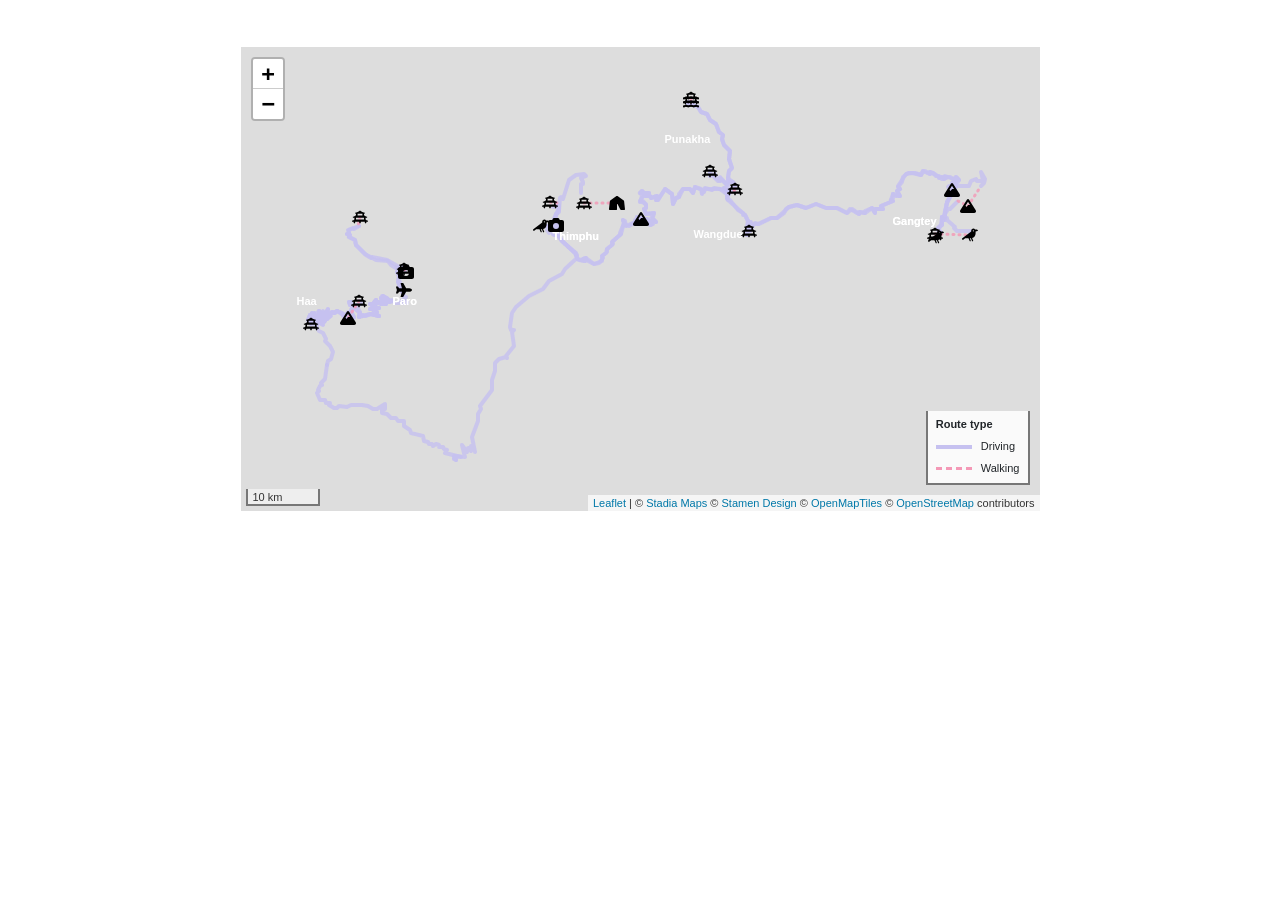
==== docs/index.html @ ec7b601c "Adding index files" ====
<!DOCTYPE html>
<html xmlns="http://www.w3.org/1999/xhtml" lang="en" xml:lang="en"><head>

<meta charset="utf-8">
<meta name="generator" content="quarto-1.6.42">

<meta name="viewport" content="width=device-width, initial-scale=1.0, user-scalable=yes">


<title>Travelling around Bhutan</title>
<style>
code{white-space: pre-wrap;}
span.smallcaps{font-variant: small-caps;}
div.columns{display: flex; gap: min(4vw, 1.5em);}
div.column{flex: auto; overflow-x: auto;}
div.hanging-indent{margin-left: 1.5em; text-indent: -1.5em;}
ul.task-list{list-style: none;}
ul.task-list li input[type="checkbox"] {
  width: 0.8em;
  margin: 0 0.8em 0.2em -1em; /* quarto-specific, see https://github.com/quarto-dev/quarto-cli/issues/4556 */ 
  vertical-align: middle;
}
</style>


<script src="site_libs/quarto-nav/quarto-nav.js"></script>
<script src="site_libs/clipboard/clipboard.min.js"></script>
<script src="site_libs/quarto-search/autocomplete.umd.js"></script>
<script src="site_libs/quarto-search/fuse.min.js"></script>
<script src="site_libs/quarto-search/quarto-search.js"></script>
<meta name="quarto:offset" content="./">
<script src="site_libs/quarto-html/quarto.js"></script>
<script src="site_libs/quarto-html/popper.min.js"></script>
<script src="site_libs/quarto-html/tippy.umd.min.js"></script>
<script src="site_libs/quarto-html/anchor.min.js"></script>
<link href="site_libs/quarto-html/tippy.css" rel="stylesheet">
<link href="site_libs/quarto-html/quarto-syntax-highlighting-2f5df379a58b258e96c21c0638c20c03.css" rel="stylesheet" id="quarto-text-highlighting-styles">
<script src="site_libs/bootstrap/bootstrap.min.js"></script>
<link href="site_libs/bootstrap/bootstrap-icons.css" rel="stylesheet">
<link href="site_libs/bootstrap/bootstrap-d4be639c637f3db3c684c66cefad7e0c.min.css" rel="stylesheet" append-hash="true" id="quarto-bootstrap" data-mode="light">
<script id="quarto-search-options" type="application/json">{
  "location": "sidebar",
  "copy-button": false,
  "collapse-after": 3,
  "panel-placement": "start",
  "type": "textbox",
  "limit": 50,
  "keyboard-shortcut": [
    "f",
    "/",
    "s"
  ],
  "show-item-context": false,
  "language": {
    "search-no-results-text": "No results",
    "search-matching-documents-text": "matching documents",
    "search-copy-link-title": "Copy link to search",
    "search-hide-matches-text": "Hide additional matches",
    "search-more-match-text": "more match in this document",
    "search-more-matches-text": "more matches in this document",
    "search-clear-button-title": "Clear",
    "search-text-placeholder": "",
    "search-detached-cancel-button-title": "Cancel",
    "search-submit-button-title": "Submit",
    "search-label": "Search"
  }
}</script>
<link href="site_libs/htmltools-fill-0.5.8.1/fill.css" rel="stylesheet">

<script src="site_libs/htmlwidgets-1.6.4/htmlwidgets.js"></script>

<script src="site_libs/jquery-3.6.0/jquery-3.6.0.min.js"></script>

<link href="site_libs/leaflet-1.3.1/leaflet.css" rel="stylesheet">

<script src="site_libs/leaflet-1.3.1/leaflet.js"></script>

<link href="site_libs/leafletfix-1.0.0/leafletfix.css" rel="stylesheet">

<script src="site_libs/proj4-2.6.2/proj4.min.js"></script>

<script src="site_libs/Proj4Leaflet-1.0.1/proj4leaflet.js"></script>

<link href="site_libs/rstudio_leaflet-1.3.1/rstudio_leaflet.css" rel="stylesheet">

<script src="site_libs/leaflet-binding-2.2.3.9000/leaflet.js"></script>

<script src="site_libs/leaflet-providers-3.0.0/leaflet-providers.js"></script>

<script src="site_libs/leaflet-providers-plugin-2.2.3.9000/leaflet-providers-plugin.js"></script>



</head>

<body class="fullcontent">

<div id="quarto-search-results"></div>
<!-- content -->
<div id="quarto-content" class="quarto-container page-columns page-rows-contents page-layout-article">
<!-- sidebar -->
<!-- margin-sidebar -->
    
<!-- main -->
<main class="content" id="quarto-document-content"><header id="title-block-header" class="quarto-title-block"></header>




<div class="cell">
<div class="cell-output-display">
<style>.route-legend { padding: 0 !important; }</style>
<div class="leaflet html-widget html-fill-item" id="htmlwidget-9cbc0afada7ec45899e1" style="width:100%;height:464px;"></div>
<script type="application/json" data-for="htmlwidget-9cbc0afada7ec45899e1">{"x":{"options":{"crs":{"crsClass":"L.CRS.EPSG3857","code":null,"proj4def":null,"projectedBounds":null,"options":{}}},"calls":[{"method":"addProviderTiles","args":["Stadia.StamenTerrainBackground",null,null,{"errorTileUrl":"","noWrap":false,"detectRetina":false}]},{"method":"addPolylines","args":[[[[{"lng":[89.42327880859381,89.4230270385742,89.4232864379883,89.4228210449219,89.42185974121089,89.4200439453125,89.41920471191411,89.4184646606445,89.4183349609375,89.4187088012695,89.4183883666992,89.41819000244141,89.41741943359381,89.41729736328119,89.41722106933589,89.416015625,89.4162673950195,89.4161758422852,89.4169082641602,89.4167556762695,89.41717529296881,89.4176864624023,89.4180603027344,89.4184188842773,89.419075012207,89.4196472167969,89.4202041625977,89.4207000732422,89.421257019043,89.42176818847661,89.4217147827148,89.421989440918],"lat":[27.4032287597656,27.4032402038574,27.4019584655762,27.4014892578125,27.4026393890381,27.4042186737061,27.4059791564941,27.4068489074707,27.4078483581543,27.4089889526367,27.4112586975098,27.4120197296143,27.411979675293,27.4126892089844,27.4115695953369,27.4112796783447,27.4104099273682,27.4092197418213,27.4076099395752,27.4069995880127,27.406229019165,27.405969619751,27.4053001403809,27.4040584564209,27.4037590026855,27.4027786254883,27.4022693634033,27.4021091461182,27.3998489379883,27.3993396759033,27.3996887207031,27.3999691009521]}]],[[{"lng":[89.421989440918,89.42176818847661,89.421257019043,89.4207000732422,89.4196472167969,89.419075012207,89.4184188842773,89.4176864624023,89.41709899902339,89.4161758422852,89.41611480712891,89.4148864746094,89.4149475097656,89.4159774780273,89.41603088378911,89.4152755737305,89.4161376953125,89.4153671264648,89.4142379760742,89.4139099121094,89.41408538818359,89.41632080078119,89.416877746582,89.416015625,89.41196441650391,89.41282653808589,89.41436767578119,89.4192581176758,89.4200057983398,89.4199905395508,89.4215393066406,89.4219284057617,89.4216766357422,89.422248840332,89.42279052734381],"lat":[27.3999691009521,27.3993396759033,27.3998489379883,27.4021091461182,27.4027786254883,27.4037590026855,27.4040584564209,27.405969619751,27.4063587188721,27.4092197418213,27.411018371582,27.412769317627,27.413688659668,27.4162883758545,27.4175701141357,27.4183197021484,27.4208488464355,27.4219989776611,27.4225692749023,27.4238395690918,27.4254188537598,27.4268398284912,27.4281787872314,27.42919921875,27.4313488006592,27.4326400756836,27.4315490722656,27.4299201965332,27.4307289123535,27.4313983917236,27.432149887085,27.4316902160645,27.4303398132324,27.4308891296387,27.4296684265137]}]],[[{"lng":[89.4247512817383,89.42360687255859,89.42356872558589,89.4224853515625,89.422248840332,89.4216766357422,89.4219284057617,89.42132568359381,89.4189453125,89.414680480957,89.407829284668,89.4001083374023,89.3879089355469,89.3790664672852,89.37839508056641,89.3705673217773,89.366584777832,89.35755920410161,89.35755920410161,89.3552780151367,89.3502960205078,89.34812927246089,89.348014831543,89.3485870361328,89.3453750610352,89.3471603393555,89.3465881347656,89.3470153808594,89.35052490234381,89.35186767578119,89.3529968261719,89.3550262451172,89.3557968139648,89.3572463989258,89.36077880859381],"lat":[27.4271697998047,27.4291095733643,27.4312191009521,27.4298992156982,27.4308891296387,27.4303398132324,27.4316902160645,27.432149887085,27.4299201965332,27.4314289093018,27.4347400665283,27.4406185150146,27.4420795440674,27.4440288543701,27.4429187774658,27.4466590881348,27.4493885040283,27.4582500457764,27.4608287811279,27.4638290405273,27.4679088592529,27.4684791564941,27.469820022583,27.4701900482178,27.4722194671631,27.4730491638184,27.4761199951172,27.4767894744873,27.4782085418701,27.4774894714355,27.4784393310547,27.4777393341064,27.4787998199463,27.479040145874,27.4815502166748]}]],[[{"lng":[89.3607482910156,89.3550262451172,89.35052490234381,89.3470153808594,89.3471603393555,89.34539794921881,89.3485870361328,89.34812927246089,89.3552780151367,89.35755920410161,89.35772705078119,89.3701248168945,89.385124206543,89.393196105957,89.4010391235352,89.40529632568359,89.41696929931641,89.41408538818359,89.4142379760742,89.4161376953125,89.4148864746094,89.42279052734381,89.4254150390625,89.423828125,89.42453765869141,89.42775726318359,89.42286682128911,89.4279403686523,89.4182662963867,89.42372894287109,89.42031097412109,89.41127014160161,89.4067459106445,89.4032440185547,89.400016784668,89.3939895629883,89.3961181640625,89.3987350463867,89.3995895385742,89.3984680175781,89.3948669433594,89.3940887451172,89.39231109619141,89.39418029785161,89.3933639526367,89.398796081543,89.3957443237305,89.388069152832,89.3856201171875,89.38417816162109,89.380989074707,89.3761291503906,89.37940979003911,89.3842391967773,89.3883590698242,89.3822784423828,89.3782196044922,89.37696838378911,89.3790664672852,89.3821182250977,89.384147644043,89.3836975097656,89.3855285644531,89.3849258422852,89.38885498046881,89.37851715087891,89.3725204467773,89.371467590332,89.3706970214844,89.3618087768555,89.36093902587891,89.362190246582,89.3594589233398,89.3620681762695,89.359245300293,89.3610382080078,89.3619842529297,89.3616485595703,89.3645095825195,89.3618698120117],"lat":[27.4815502166748,27.4777393341064,27.4782085418701,27.4767894744873,27.4730491638184,27.4721584320068,27.4701900482178,27.4684791564941,27.4638290405273,27.4608287811279,27.4580497741699,27.4469089508057,27.4405689239502,27.4403095245361,27.4383983612061,27.4342594146729,27.4283199310303,27.4254188537598,27.4225692749023,27.4208488464355,27.412769317627,27.3960399627686,27.3944301605225,27.393440246582,27.3909301757812,27.3894386291504,27.3899097442627,27.3876399993896,27.3897686004639,27.3873195648193,27.3864994049072,27.3881893157959,27.3907089233398,27.3893890380859,27.3931083679199,27.3959484100342,27.3924999237061,27.3920993804932,27.3901901245117,27.3917999267578,27.3907089233398,27.3927402496338,27.393138885498,27.3908100128174,27.3886890411377,27.3865585327148,27.386079788208,27.3885688781738,27.3878383636475,27.3910484313965,27.3862400054932,27.3862400054932,27.3855590820312,27.3820190429688,27.3814601898193,27.3804092407227,27.3815784454346,27.3803901672363,27.3809394836426,27.3784198760986,27.3784294128418,27.3773593902588,27.3761501312256,27.3735599517822,27.3717498779297,27.3743286132812,27.3730392456055,27.3715190887451,27.3730792999268,27.3707790374756,27.373119354248,27.3763294219971,27.3805084228516,27.378568649292,27.3822498321533,27.3839092254639,27.3831787109375,27.3843593597412,27.3870697021484,27.3905601501465]}]],[[{"lng":[89.34666442871089,89.345588684082,89.3443984985352,89.3420944213867,89.3418502807617,89.33921051025391,89.339225769043,89.3376388549805,89.33542633056641,89.3346710205078,89.33253479003911,89.3323440551758,89.33180999755859,89.32875061035161,89.32891845703119,89.3283386230469,89.32740783691411,89.32606506347661,89.3249053955078,89.32118988037109,89.319938659668,89.3193664550781,89.3192977905273,89.31826019287109,89.3175354003906,89.3165283203125,89.31748962402339,89.3179092407227,89.31861877441411,89.3190383911133,89.3194580078125,89.318244934082,89.31833648681641,89.3176345825195,89.3158264160156,89.3147506713867,89.31639099121089,89.3161087036133,89.3171691894531,89.3183975219727,89.3194885253906,89.3206405639648,89.3216171264648,89.3225173950195,89.32167053222661,89.3208541870117,89.31923675537109,89.3179092407227,89.3165664672852,89.3157958984375,89.31496429443359,89.31483459472661,89.3151779174805,89.3148956298828,89.3124542236328,89.3114471435547,89.31163024902339,89.3113250732422,89.311408996582,89.31068420410161,89.31072998046881,89.31150054931641,89.3128356933594,89.31296539306641,89.3120651245117,89.31288146972661,89.31430816650391,89.3150100708008,89.3147888183594,89.31402587890619,89.3134002685547,89.3145446777344,89.3132400512695,89.31089782714839,89.3103790283203,89.3098449707031,89.3100204467773,89.30938720703119,89.30909729003911,89.3073043823242,89.30604553222661,89.306999206543,89.3062210083008,89.30617523193359,89.3057098388672,89.3061447143555,89.3054656982422,89.3059158325195,89.3058776855469,89.3069152832031,89.3070907592773,89.3067092895508,89.307014465332,89.3064651489258,89.30677795410161,89.30657958984381,89.30812072753911,89.3079299926758,89.30849456787109,89.3085098266602,89.3093566894531,89.3083114624023,89.30886077880859,89.31109619140619,89.3117980957031,89.3110275268555,89.3083801269531,89.30787658691411,89.3073348999023,89.3075866699219,89.30625915527339,89.303337097168,89.3031005859375,89.3034591674805,89.3036346435547,89.3027801513672,89.302490234375,89.3013076782227,89.3005752563477,89.300178527832,89.3003387451172,89.299690246582,89.29921722412109,89.2999267578125,89.2996139526367,89.30088806152339,89.3007049560547,89.30149841308589,89.3013000488281,89.3017196655273,89.3013381958008,89.30149841308589,89.3011856079102,89.30149078369141,89.3009414672852,89.3007888793945,89.2989807128906,89.2987365722656,89.2988967895508,89.298469543457,89.2978210449219,89.296875,89.29819488525391,89.29782867431641,89.298210144043,89.29957580566411,89.2995071411133,89.300651550293,89.3008575439453,89.3020553588867,89.30364990234381,89.303581237793,89.3032302856445,89.301887512207,89.2998962402344,89.29859924316411,89.2980651855469,89.29795837402339,89.29541015625,89.2953796386719,89.2945251464844,89.29432678222661,89.2947998046875,89.2921981811523,89.2918014526367,89.2944412231445,89.29534912109381],"lat":[27.3698596954346,27.3696384429932,27.3703289031982,27.3706188201904,27.3716487884521,27.371509552002,27.3729496002197,27.3748397827148,27.3755989074707,27.376428604126,27.3766288757324,27.3780689239502,27.3784198760986,27.3770885467529,27.3761386871338,27.3757190704346,27.375768661499,27.375358581543,27.3761386871338,27.3747901916504,27.3746490478516,27.3741188049316,27.3730602264404,27.3724498748779,27.3736400604248,27.3743190765381,27.375789642334,27.3774185180664,27.3782691955566,27.3801784515381,27.3806991577148,27.3794498443604,27.3786697387695,27.3784198760986,27.3762683868408,27.3736000061035,27.3728084564209,27.3719100952148,27.3699398040771,27.3700790405273,27.3710994720459,27.3711490631104,27.371789932251,27.3715000152588,27.3715896606445,27.3708686828613,27.3703193664551,27.3686695098877,27.3688888549805,27.3695087432861,27.3696899414062,27.3701801300049,27.3704490661621,27.3717994689941,27.3731594085693,27.375129699707,27.3773384094238,27.3771591186523,27.3761100769043,27.3750801086426,27.3745193481445,27.3728199005127,27.3718299865723,27.3703193664551,27.3691787719727,27.3681697845459,27.3678894042969,27.366849899292,27.3656787872314,27.365348815918,27.3645286560059,27.3663997650146,27.3674201965332,27.3680286407471,27.3689289093018,27.3690986633301,27.3695888519287,27.3702297210693,27.3723392486572,27.3738689422607,27.3756790161133,27.3763084411621,27.3771095275879,27.3778095245361,27.3769187927246,27.3764591217041,27.3758201599121,27.3749198913574,27.3741092681885,27.3729286193848,27.3722190856934,27.3704395294189,27.3694095611572,27.3688087463379,27.3681793212891,27.3677387237549,27.367488861084,27.367208480835,27.3668994903564,27.3663501739502,27.3657989501953,27.3647499084473,27.363109588623,27.3621692657471,27.3614101409912,27.3620185852051,27.3629493713379,27.3642101287842,27.3644199371338,27.3653297424316,27.3665885925293,27.3661499023438,27.36669921875,27.3671092987061,27.3691387176514,27.3705902099609,27.3723087310791,27.3729400634766,27.3737602233887,27.3746089935303,27.3751201629639,27.3755187988281,27.3754196166992,27.3752689361572,27.3744487762451,27.3725090026855,27.3711490631104,27.3692798614502,27.3687686920166,27.3682689666748,27.3677597045898,27.3671283721924,27.3678798675537,27.3682498931885,27.3687400817871,27.3697299957275,27.3708896636963,27.3712692260742,27.3724384307861,27.3735389709473,27.3737201690674,27.3748798370361,27.3724098205566,27.3705787658691,27.3697490692139,27.3688983917236,27.3660697937012,27.3656597137451,27.3649387359619,27.3636493682861,27.3634185791016,27.361759185791,27.3632297515869,27.3633995056152,27.3651885986328,27.3654384613037,27.3661994934082,27.3675785064697,27.3688488006592,27.3709297180176,27.3730487823486,27.3726787567139,27.3705101013184,27.3680992126465,27.3667888641357,27.3639888763428,27.3624401092529]}]],[[{"lng":[89.29534912109381,89.2918014526367,89.2921981811523,89.2947998046875,89.2945251464844,89.29541015625,89.29795837402339,89.29859924316411,89.2998962402344,89.301887512207,89.3032302856445,89.303581237793,89.30364990234381,89.3020553588867,89.300651550293,89.2995071411133,89.29957580566411,89.29782867431641,89.29819488525391,89.296875,89.298469543457,89.2989807128906,89.3007888793945,89.30149841308589,89.30088806152339,89.2996139526367,89.2999267578125,89.29921722412109,89.299690246582,89.3005752563477,89.302490234375,89.3036346435547,89.303337097168,89.30625915527339,89.3075866699219,89.3073348999023,89.3083801269531,89.3117980957031,89.30886077880859,89.3083114624023,89.3093566894531,89.30812072753911,89.30657958984381,89.3070907592773,89.3058776855469,89.3057098388672,89.30617523193359,89.306999206543,89.30604553222661,89.30909729003911,89.3098449707031,89.31089782714839,89.3132400512695,89.3145446777344,89.3134002685547,89.3147888183594,89.3150100708008,89.3120651245117,89.31296539306641,89.31285095214839,89.31150054931641,89.31072998046881,89.3113250732422,89.3114471435547,89.3124542236328,89.3148956298828,89.31496429443359,89.3179092407227,89.31923675537109,89.3225173950195,89.3216171264648,89.3171691894531,89.3161087036133,89.31639099121089,89.3147506713867,89.3158264160156,89.31833648681641,89.318244934082,89.3194580078125,89.3165283203125,89.31826019287109,89.3192977905273,89.319938659668,89.3249053955078,89.32606506347661,89.3283386230469,89.32891845703119,89.32875061035161,89.33180999755859,89.3324279785156,89.3346405029297,89.3376388549805,89.339225769043,89.33921051025391,89.3418502807617,89.34201812744141,89.345588684082,89.34682464599609,89.34775543212891,89.3490447998047,89.35048675537109,89.3467254638672,89.3454666137695,89.3444061279297,89.344367980957,89.344596862793,89.3460311889648,89.34971618652339,89.35194396972661,89.35020446777339,89.3471145629883,89.3468551635742,89.3456573486328,89.3462371826172,89.348014831543,89.3480606079102,89.34893798828119,89.3546142578125,89.3551788330078,89.35450744628911,89.3534851074219,89.35353088378911,89.3506698608398,89.35012054443359,89.3499450683594,89.3540878295898,89.3495559692383,89.3496780395508,89.34764099121089,89.3497848510742,89.3502960205078,89.3516845703125,89.3532180786133,89.35524749755859,89.3580856323242,89.3573455810547,89.3578796386719,89.3569259643555,89.3562088012695,89.35727691650391,89.35740661621089,89.3591766357422,89.35939788818359,89.3616943359375,89.3621368408203,89.36093902587891,89.3618087768555,89.3661651611328,89.36756896972661,89.3706970214844,89.371467590332,89.3725204467773,89.37596130371089,89.37799072265619,89.37851715087891,89.38555908203119,89.3888244628906,89.3849258422852,89.38462829589839,89.3855285644531,89.3836975097656,89.384147644043,89.3821182250977,89.3828506469727,89.3804397583008,89.3790664672852,89.37696838378911,89.3782196044922,89.3804550170898,89.3822784423828,89.3837509155273,89.38592529296881,89.3883590698242,89.3865203857422,89.3854598999023,89.3842391967773,89.38304138183589,89.3817596435547,89.3812255859375,89.37940979003911,89.3761291503906,89.380989074707,89.38417816162109,89.38478851318359,89.3856201171875,89.38771057128911,89.388069152832,89.3897247314453,89.3909072875977,89.3919296264648,89.3934860229492,89.3957443237305,89.398796081543,89.3954391479492,89.3945846557617,89.3933639526367,89.39418029785161,89.39340972900391,89.39357757568359,89.39231109619141,89.3940887451172,89.3939971923828,89.3948669433594,89.3975372314453,89.3983993530273,89.3995895385742,89.3987350463867,89.3961181640625,89.3963088989258,89.3950958251953,89.393684387207,89.3939895629883,89.3969345092773,89.3981475830078,89.400016784668,89.40029144287109,89.4020690917969,89.40248870849609,89.403190612793,89.4032440185547,89.40525817871089,89.4064178466797],"lat":[27.3624401092529,27.3667888641357,27.3680992126465,27.3705101013184,27.3730487823486,27.3688488006592,27.3675785064697,27.3654384613037,27.3651885986328,27.3633995056152,27.3632297515869,27.361759185791,27.3634185791016,27.3636493682861,27.3656597137451,27.3660697937012,27.3688983917236,27.3705787658691,27.3724098205566,27.3748798370361,27.3735389709473,27.3708896636963,27.3697299957275,27.3671283721924,27.3725090026855,27.3744487762451,27.3752689361572,27.3754196166992,27.3755187988281,27.3737602233887,27.3723087310791,27.3691387176514,27.3661499023438,27.3665885925293,27.3653297424316,27.3644199371338,27.3629493713379,27.3614101409912,27.363109588623,27.3647499084473,27.3657989501953,27.367488861084,27.3677387237549,27.3722190856934,27.3741092681885,27.3769187927246,27.3778095245361,27.3763084411621,27.3756790161133,27.3723392486572,27.3690986633301,27.3680286407471,27.3674201965332,27.3663997650146,27.3645286560059,27.3656787872314,27.366849899292,27.3691787719727,27.3703193664551,27.3717384338379,27.3728199005127,27.3745193481445,27.3771591186523,27.375129699707,27.3731594085693,27.3717994689941,27.3696899414062,27.3686695098877,27.3703193664551,27.3715000152588,27.371789932251,27.3699398040771,27.3719100952148,27.3728084564209,27.3736000061035,27.3762683868408,27.3786697387695,27.3794498443604,27.3806991577148,27.3743190765381,27.3724498748779,27.3730602264404,27.3746490478516,27.3761386871338,27.375358581543,27.3757190704346,27.3761386871338,27.3770885467529,27.3784198760986,27.3766994476318,27.3764400482178,27.3748397827148,27.3729496002197,27.371509552002,27.3716487884521,27.3706493377686,27.3696384429932,27.3698291778564,27.36842918396,27.3684101104736,27.3675193786621,27.3710498809814,27.371488571167,27.3732891082764,27.3747997283936,27.3735198974609,27.3720302581787,27.3696098327637,27.3692188262939,27.3700199127197,27.3729190826416,27.374979019165,27.3770999908447,27.376989364624,27.3752784729004,27.3739490509033,27.3728694915771,27.3701591491699,27.3691692352295,27.37135887146,27.3717193603516,27.3727893829346,27.3751983642578,27.3769302368164,27.3793087005615,27.3830490112305,27.3847999572754,27.3880596160889,27.3882694244385,27.3888092041016,27.3863201141357,27.3854999542236,27.3858489990234,27.3850002288818,27.3851490020752,27.3839988708496,27.3833198547363,27.3828296661377,27.3807697296143,27.3805599212646,27.3794784545898,27.3792991638184,27.3780193328857,27.3773784637451,27.3750991821289,27.373119354248,27.3707790374756,27.3724193572998,27.3722095489502,27.3730792999268,27.3715190887451,27.3730392456055,27.3738689422607,27.3736801147461,27.3743286132812,27.3718299865723,27.3717288970947,27.3735599517822,27.3751792907715,27.3761501312256,27.3773593902588,27.3784294128418,27.3784198760986,27.3786087036133,27.3794097900391,27.3809394836426,27.3803901672363,27.3815784454346,27.3816394805908,27.3804092407227,27.3811988830566,27.3807697296143,27.3814601898193,27.3812789916992,27.3822002410889,27.3820190429688,27.3834800720215,27.3838596343994,27.3834400177002,27.3855590820312,27.3862400054932,27.3862400054932,27.3910484313965,27.3884296417236,27.3878383636475,27.3878784179688,27.3885688781738,27.3874588012695,27.3877487182617,27.3869190216064,27.387020111084,27.386079788208,27.3865585327148,27.3871994018555,27.3884296417236,27.3886890411377,27.3908100128174,27.3907299041748,27.3924999237061,27.393138885498,27.3927402496338,27.39137840271,27.3907089233398,27.3910789489746,27.391809463501,27.3901901245117,27.3920993804932,27.3924999237061,27.393138885498,27.3949089050293,27.3956184387207,27.3959484100342,27.3946285247803,27.3931884765625,27.3931083679199,27.3920402526855,27.3909587860107,27.389669418335,27.3900489807129,27.3893890380859,27.3895492553711,27.3906192779541]}]],[[{"lng":[89.4064178466797,89.40525817871089,89.4032440185547,89.403190612793,89.40248870849609,89.4020690917969,89.40029144287109,89.400016784668,89.3981475830078,89.3969345092773,89.3939895629883,89.393684387207,89.3950958251953,89.3963088989258,89.3961181640625,89.3987350463867,89.3995895385742,89.3984680175781,89.3975372314453,89.3948669433594,89.3939971923828,89.3940887451172,89.39231109619141,89.39357757568359,89.39340972900391,89.39418029785161,89.3933639526367,89.3945846557617,89.3953552246094,89.398796081543,89.3957443237305,89.3934860229492,89.3919296264648,89.3909072875977,89.3897247314453,89.388069152832,89.38771057128911,89.3856201171875,89.38478851318359,89.38417816162109,89.380989074707,89.3761291503906,89.37940979003911,89.3812255859375,89.38169097900391,89.38304138183589,89.3842391967773,89.3854598999023,89.3865203857422,89.3883590698242,89.38592529296881,89.3837509155273,89.3822784423828,89.3804550170898,89.3782196044922,89.37696838378911,89.3790664672852,89.3804397583008,89.3828506469727,89.3821182250977,89.384147644043,89.3836975097656,89.3855285644531,89.38462829589839,89.3849258422852,89.388786315918,89.38555908203119,89.37851715087891,89.37799072265619,89.37596130371089,89.3725204467773,89.371467590332,89.3706970214844,89.36756896972661,89.3661651611328,89.3618087768555,89.36093902587891,89.3621368408203,89.3616943359375,89.35939788818359,89.3591766357422,89.35740661621089,89.35727691650391,89.3562088012695,89.3569259643555,89.3578796386719,89.3573455810547,89.3580856323242,89.35524749755859,89.3532180786133,89.3516845703125,89.3502960205078,89.3497848510742,89.34764099121089,89.3496780395508,89.3495559692383,89.3540878295898,89.3499450683594,89.35012054443359,89.3506698608398,89.35353088378911,89.3534851074219,89.35450744628911,89.35520935058589,89.3546142578125,89.34893798828119,89.3480606079102,89.348014831543,89.3462371826172,89.3456573486328,89.3468551635742,89.3471145629883,89.35020446777339,89.35194396972661,89.34971618652339,89.34588623046881,89.344596862793,89.344367980957,89.3441696166992,89.3454666137695,89.3467254638672,89.35048675537109,89.3490447998047,89.34775543212891,89.34682464599609,89.345588684082,89.34201812744141,89.3418502807617,89.33921051025391,89.339225769043,89.3376388549805,89.3346710205078,89.33253479003911,89.33180999755859,89.32875061035161,89.32891845703119,89.3283386230469,89.32606506347661,89.3249053955078,89.319938659668,89.3192977905273,89.31826019287109,89.3165283203125,89.3194580078125,89.318244934082,89.31833648681641,89.3158264160156,89.3147506713867,89.31639099121089,89.3161087036133,89.3171691894531,89.3216171264648,89.3225173950195,89.31923675537109,89.3179092407227,89.31496429443359,89.3148956298828,89.3124542236328,89.3114471435547,89.3113250732422,89.31072998046881,89.31150054931641,89.3128356933594,89.31296539306641,89.3120651245117,89.3150100708008,89.3147888183594,89.3134002685547,89.3145446777344,89.3132400512695,89.31089782714839,89.3098449707031,89.30909729003911,89.30604553222661,89.306999206543,89.30617523193359,89.3057098388672,89.3058776855469,89.3070907592773,89.30657958984381,89.30812072753911,89.3093566894531,89.3083114624023,89.30886077880859,89.311767578125,89.3083801269531,89.3073348999023,89.3075866699219,89.30625915527339,89.303337097168,89.3036346435547,89.302490234375,89.3005752563477,89.3003005981445,89.2993545532227,89.30088806152339,89.3007049560547,89.3017196655273,89.3013381958008,89.3007888793945,89.2989807128906,89.298469543457,89.29681396484381,89.2981643676758,89.29808044433589,89.29970550537109,89.299446105957,89.300651550293,89.3020553588867,89.30364990234381,89.3034744262695,89.3032302856445,89.301887512207,89.2998962402344,89.29859924316411,89.29795837402339,89.29541015625,89.2953796386719,89.2944412231445,89.2947998046875,89.2921981811523,89.291877746582,89.2947692871094,89.30133056640619,89.3022842407227,89.3038864135742,89.3059844970703,89.306526184082,89.3091278076172,89.31174468994141,89.3133544921875,89.3157653808594,89.31451416015619,89.31495666503911,89.3169784545898,89.3185195922852,89.3216171264648,89.32618713378911,89.32595062255859,89.3237991333008,89.3229141235352,89.3216094970703,89.3186340332031,89.3173370361328],"lat":[27.3906192779541,27.3895492553711,27.3893890380859,27.3900489807129,27.389669418335,27.3909587860107,27.3920402526855,27.3931083679199,27.3931884765625,27.3946285247803,27.3959484100342,27.3956184387207,27.3949089050293,27.393138885498,27.3924999237061,27.3920993804932,27.3901901245117,27.3917999267578,27.3910789489746,27.3907089233398,27.39137840271,27.3927402496338,27.393138885498,27.3924999237061,27.3907299041748,27.3908100128174,27.3886890411377,27.3884296417236,27.3872299194336,27.3865585327148,27.386079788208,27.387020111084,27.3869190216064,27.3877487182617,27.3874588012695,27.3885688781738,27.3878784179688,27.3878383636475,27.3884296417236,27.3910484313965,27.3862400054932,27.3862400054932,27.3855590820312,27.3834400177002,27.3838596343994,27.3834800720215,27.3820190429688,27.3822002410889,27.3812789916992,27.3814601898193,27.3807697296143,27.3811988830566,27.3804092407227,27.3816394805908,27.3815784454346,27.3803901672363,27.3809394836426,27.3794097900391,27.3786087036133,27.3784198760986,27.3784294128418,27.3773593902588,27.3761501312256,27.3751792907715,27.3735599517822,27.3717193603516,27.3718299865723,27.3743286132812,27.3736801147461,27.3738689422607,27.3730392456055,27.3715190887451,27.3730792999268,27.3722095489502,27.3724193572998,27.3707790374756,27.373119354248,27.3750991821289,27.3773784637451,27.3780193328857,27.3792991638184,27.3794784545898,27.3805599212646,27.3807697296143,27.3828296661377,27.3833198547363,27.3839988708496,27.3851490020752,27.3850002288818,27.3858489990234,27.3854999542236,27.3863201141357,27.3888092041016,27.3882694244385,27.3880596160889,27.3847999572754,27.3830490112305,27.3793087005615,27.3769302368164,27.3751983642578,27.3727893829346,27.3717193603516,27.37135887146,27.3691787719727,27.3701591491699,27.3728694915771,27.3739490509033,27.3752784729004,27.376989364624,27.3770999908447,27.374979019165,27.3729190826416,27.3700199127197,27.3692188262939,27.3696098327637,27.3721389770508,27.3735198974609,27.3747997283936,27.3741683959961,27.371488571167,27.3710498809814,27.3675193786621,27.3684101104736,27.36842918396,27.3698291778564,27.3696384429932,27.3706493377686,27.3716487884521,27.371509552002,27.3729496002197,27.3748397827148,27.376428604126,27.3766288757324,27.3784198760986,27.3770885467529,27.3761386871338,27.3757190704346,27.375358581543,27.3761386871338,27.3746490478516,27.3730602264404,27.3724498748779,27.3743190765381,27.3806991577148,27.3794498443604,27.3786697387695,27.3762683868408,27.3736000061035,27.3728084564209,27.3719100952148,27.3699398040771,27.371789932251,27.3715000152588,27.3703193664551,27.3686695098877,27.3696899414062,27.3717994689941,27.3731594085693,27.375129699707,27.3771591186523,27.3745193481445,27.3728199005127,27.3718299865723,27.3703193664551,27.3691787719727,27.366849899292,27.3656787872314,27.3645286560059,27.3663997650146,27.3674201965332,27.3680286407471,27.3690986633301,27.3723392486572,27.3756790161133,27.3763084411621,27.3778095245361,27.3769187927246,27.3741092681885,27.3722190856934,27.3677387237549,27.367488861084,27.3657989501953,27.3647499084473,27.363109588623,27.3613891601562,27.3629493713379,27.3644199371338,27.3653297424316,27.3665885925293,27.3661499023438,27.3691387176514,27.3723087310791,27.3737602233887,27.3751983642578,27.3755397796631,27.3725090026855,27.3711490631104,27.3682689666748,27.3671588897705,27.3697299957275,27.3708896636963,27.3735389709473,27.3748683929443,27.3725185394287,27.3699283599854,27.3684997558594,27.3661689758301,27.3656597137451,27.3636493682861,27.3634185791016,27.3617095947266,27.3632297515869,27.3633995056152,27.3651885986328,27.3654384613037,27.3675785064697,27.3688488006592,27.3709297180176,27.3730087280273,27.3705101013184,27.3680992126465,27.3666000366211,27.3638095855713,27.3621101379395,27.3612194061279,27.3579292297363,27.3557891845703,27.3531398773193,27.3511486053467,27.3504600524902,27.3486995697021,27.3439483642578,27.3412189483643,27.3396701812744,27.338098526001,27.3378295898438,27.3346195220947,27.328239440918,27.3269901275635,27.3245296478271,27.3196601867676,27.3179302215576,27.3170299530029,27.3117389678955]}]],[[{"lng":[89.3173370361328,89.31789398193359,89.314567565918,89.3143844604492,89.3097686767578,89.31044006347661,89.30828857421881,89.3048477172852,89.30584716796881,89.3040084838867,89.3052062988281,89.30450439453119,89.30712890625,89.30767822265619,89.3153381347656,89.31675720214839,89.3209915161133,89.3202667236328,89.3245086669922,89.3241500854492,89.325569152832,89.32757568359381,89.3316268920898,89.3320999145508,89.3339080810547,89.3412704467773,89.34461975097661,89.3495559692383,89.3499755859375,89.3525695800781,89.3579788208008,89.3656768798828,89.3691864013672,89.3700790405273,89.3737106323242,89.380729675293,89.38613128662109,89.3898849487305,89.3910446166992,89.3977813720703,89.3970642089844,89.3935241699219,89.39434814453119,89.3933792114258,89.3966979980469,89.39918518066411,89.4010696411133,89.4020080566406,89.4047164916992,89.4121856689453,89.41497802734381,89.4208908081055,89.4234313964844,89.42140960693359,89.4245300292969,89.4226608276367,89.4275207519531,89.4320373535156,89.43247985839839,89.43532562255859,89.43666076660161,89.44052886962891,89.4497909545898,89.4510803222656,89.4498748779297,89.4505081176758,89.45582580566411,89.45790100097661,89.4616012573242,89.4632949829102,89.46775054931641,89.47071838378911,89.471809387207,89.4772262573242,89.4784469604492,89.4798202514648,89.4818572998047,89.4793395996094,89.4900741577148,89.5010070800781,89.4913864135742,89.49464416503911,89.4926681518555,89.4949188232422,89.4924240112305,89.4944152832031,89.492546081543,89.4952850341797],"lat":[27.3117389678955,27.3078994750977,27.3010292053223,27.2946491241455,27.2894802093506,27.2876396179199,27.2867393493652,27.2815284729004,27.2799587249756,27.2775993347168,27.276439666748,27.2750091552734,27.2738590240479,27.2698497772217,27.2692584991455,27.2660598754883,27.2650890350342,27.2631301879883,27.2611789703369,27.2600288391113,27.2606792449951,27.2594795227051,27.2594089508057,27.2611694335938,27.2616996765137,27.2619590759277,27.2607097625732,27.2615795135498,27.263069152832,27.2635593414307,27.2613487243652,27.2626991271973,27.2623691558838,27.2605895996094,27.2620792388916,27.258508682251,27.2583599090576,27.2614688873291,27.2604789733887,27.2640590667725,27.2587299346924,27.2573089599609,27.255199432373,27.2539196014404,27.2539901733398,27.2519588470459,27.2520599365234,27.2486686706543,27.247049331665,27.2470397949219,27.2441692352295,27.2451095581055,27.243278503418,27.2416591644287,27.2398796081543,27.2370986938477,27.233699798584,27.232759475708,27.2290000915527,27.2285099029541,27.2295989990234,27.226749420166,27.2255191802979,27.2241191864014,27.2217693328857,27.2187385559082,27.2184200286865,27.2155799865723,27.2150802612305,27.2130184173584,27.2159900665283,27.214469909668,27.2119483947754,27.2117691040039,27.2090187072754,27.2094688415527,27.2076797485352,27.204029083252,27.2035484313965,27.1996192932129,27.2005500793457,27.1994190216064,27.1990985870361,27.1983489990234,27.1980285644531,27.1976890563965,27.196849822998,27.1957397460938]}]],[[{"lng":[89.4952850341797,89.492546081543,89.49464416503911,89.4913864135742,89.50661468505859,89.5025177001953,89.5099639892578,89.5106506347656,89.51470947265619,89.512809753418,89.5148391723633,89.51552581787109,89.51662445068359,89.51747131347661,89.52125549316411,89.5169143676758,89.5253067016602,89.5248184204102,89.5292053222656,89.52817535400391,89.5312576293945,89.5443572998047,89.5441360473633,89.5486145019531,89.5478057861328,89.55389404296881,89.5630340576172,89.56467437744141,89.5637664794922,89.57444763183589,89.5715789794922,89.5739440917969,89.5701370239258,89.56833648681641,89.5714492797852,89.57701110839839,89.593017578125,89.5944061279297,89.613639831543,89.621696472168,89.640510559082,89.6437301635742,89.66033935546881,89.658576965332,89.64013671875,89.6338348388672,89.6354064941406,89.630989074707,89.6364440917969,89.6284255981445],"lat":[27.1957397460938,27.196849822998,27.1994190216064,27.2005500793457,27.1994190216064,27.2141799926758,27.2054901123047,27.2107486724854,27.2108993530273,27.2090396881104,27.2074394226074,27.2135696411133,27.2090892791748,27.2147789001465,27.2058601379395,27.2242298126221,27.2432289123535,27.2525997161865,27.2578601837158,27.2617301940918,27.2683601379395,27.2814292907715,27.2933101654053,27.3049793243408,27.3139095306396,27.3190593719482,27.3215389251709,27.3201084136963,27.32248878479,27.3350086212158,27.3516788482666,27.3543395996094,27.3547592163086,27.3588390350342,27.3757591247559,27.3827686309814,27.3932285308838,27.3967094421387,27.4041385650635,27.414888381958,27.4235286712646,27.4293384552002,27.4423294067383,27.4482898712158,27.4629497528076,27.4712085723877,27.4804801940918,27.4905891418457,27.5041790008545,27.5048789978027]}]],[[{"lng":[89.63304138183589,89.63344573974609,89.6337585449219,89.634147644043,89.6347351074219,89.633918762207,89.63405609130859,89.6349182128906,89.6351699829102,89.6355667114258,89.6358642578125,89.6359405517578,89.63645935058589,89.63624572753911,89.63658142089839,89.6354904174805,89.6342239379883,89.6335144042969,89.6321640014648,89.63108062744141,89.63121032714839,89.6308212280273,89.63112640380859,89.63092041015619,89.62921142578119,89.628547668457,89.6291885375977,89.62889099121089,89.6308670043945,89.629280090332,89.6282958984375,89.6254577636719,89.623046875,89.6227645874023,89.6223449707031,89.6208190917969,89.6203994750977,89.6211776733398,89.61655426025391,89.6144714355469,89.6138153076172,89.61383056640619,89.61220550537109],"lat":[27.5091285705566,27.5096797943115,27.5090389251709,27.509349822998,27.5092601776123,27.5074787139893,27.5070495605469,27.5067596435547,27.5074195861816,27.5074691772461,27.5073490142822,27.5066394805908,27.5065994262695,27.5048484802246,27.5014686584473,27.4989395141602,27.4989795684814,27.4971389770508,27.495719909668,27.4906787872314,27.4896793365479,27.4905986785889,27.4919490814209,27.4924488067627,27.4898700714111,27.4893798828125,27.4885902404785,27.4874897003174,27.4851589202881,27.4829788208008,27.4806690216064,27.4799900054932,27.4804191589355,27.4799499511719,27.4803199768066,27.4797096252441,27.4806785583496,27.481538772583,27.4815883636475,27.4821491241455,27.4818000793457,27.4813594818115,27.4810199737549]}]],[[{"lng":[89.61220550537109,89.61383056640619,89.6138153076172,89.6143798828125,89.61509704589839,89.6151580810547,89.61655426025391,89.6172256469727,89.61814880371089,89.6212158203125,89.6206741333008,89.6204376220703,89.6206893920898,89.62025451660161,89.62017822265619,89.62054443359381,89.62062072753911,89.619987487793,89.620246887207,89.62139892578119,89.62232971191411,89.62290954589839,89.62330627441411,89.6234970092773,89.62355804443359,89.62330627441411,89.62391662597661,89.623908996582,89.62570953369141,89.62612152099609,89.62778472900391,89.62831878662109,89.62973785400391,89.6300048828125,89.6312713623047,89.6316452026367,89.6325302124023,89.633415222168,89.63425445556641,89.63478088378911,89.6341552734375,89.6339111328125,89.63405609130859,89.6354141235352],"lat":[27.4810199737549,27.4813594818115,27.4818000793457,27.4821395874023,27.4819393157959,27.4818000793457,27.4815883636475,27.4817485809326,27.481559753418,27.4815196990967,27.4812793731689,27.4808788299561,27.4797687530518,27.4793491363525,27.4788990020752,27.4787788391113,27.4785194396973,27.4767990112305,27.4760990142822,27.474458694458,27.4738883972168,27.4732799530029,27.4724884033203,27.4726085662842,27.4732894897461,27.4746685028076,27.4763298034668,27.4776401519775,27.4781494140625,27.4778690338135,27.4781284332275,27.4777488708496,27.4778785705566,27.4784698486328,27.4784889221191,27.4782600402832,27.4783687591553,27.4787998199463,27.4785900115967,27.478630065918,27.4764289855957,27.4714183807373,27.4710693359375,27.4696598052979]}]],[[{"lng":[89.6354141235352,89.6371154785156,89.6356506347656,89.6338348388672,89.63405609130859,89.63465881347661,89.63527679443359,89.6354064941406,89.63475036621089,89.6337585449219,89.63307952880859,89.63283538818359,89.6325302124023,89.6320877075195,89.6319274902344],"lat":[27.4696598052979,27.4679298400879,27.4692497253418,27.4712295532227,27.4764499664307,27.4785900115967,27.4790592193604,27.4804801940918,27.4817485809326,27.4828796386719,27.4827899932861,27.482328414917,27.4824085235596,27.4828395843506,27.4826698303223]}]],[[{"lng":[89.6319274902344,89.63283538818359,89.63380432128911,89.6355743408203,89.6341552734375,89.633918762207,89.6376190185547,89.638427734375,89.63795471191411,89.6387100219727,89.64324951171881,89.6440887451172,89.6448211669922,89.64511871337891,89.64882659912109,89.6519012451172,89.6540451049805,89.6583557128906,89.6602096557617,89.6604766845703,89.6636047363281,89.6662139892578,89.6719970703125,89.67205810546881,89.6689376831055,89.6713104248047,89.672607421875,89.672966003418,89.6847763061523,89.6912307739258,89.6931076049805,89.6945877075195,89.6948776245117,89.6959609985352,89.6960144042969,89.69464111328119,89.69691467285161,89.7007751464844,89.7013397216797,89.7005310058594,89.7018508911133,89.7021865844727,89.7040100097656,89.70407867431641,89.7053146362305,89.705940246582,89.7092590332031,89.7104110717773,89.70851898193359,89.71157073974609,89.7138290405273,89.7136993408203,89.7164993286133,89.7167282104492,89.71779632568359,89.71811676025391,89.71910095214839,89.7195358276367,89.7209167480469,89.7201614379883,89.7211456298828,89.7205505371094,89.7214279174805,89.7212753295898,89.7227478027344,89.72230529785161,89.72401428222661,89.7252960205078,89.7235794067383,89.7243347167969,89.7259063720703,89.7272262573242,89.7280197143555,89.731559753418,89.73455810546881,89.7349395751953,89.7373046875,89.73814392089839,89.7388458251953,89.7405548095703,89.740234375,89.74253845214839,89.7421798706055,89.7436599731445,89.7436447143555,89.744987487793,89.7467575073242,89.7489776611328,89.7500381469727,89.751106262207,89.74900817871089],"lat":[27.4826698303223,27.482328414917,27.48291015625,27.4805889129639,27.4764289855957,27.4713401794434,27.4670486450195,27.4669990539551,27.4658298492432,27.4643993377686,27.4601993560791,27.4600391387939,27.4611797332764,27.4599494934082,27.455379486084,27.4529399871826,27.4523792266846,27.4486293792725,27.4460201263428,27.4419994354248,27.4404697418213,27.4404888153076,27.4386100769043,27.4391593933105,27.4413890838623,27.4407386779785,27.4421195983887,27.4402885437012,27.4353084564209,27.436559677124,27.4388599395752,27.4391899108887,27.4418087005615,27.4424991607666,27.4440784454346,27.4455089569092,27.4452800750732,27.4484100341797,27.4501285552979,27.4507694244385,27.4510192871094,27.4531192779541,27.4538688659668,27.4546985626221,27.4545497894287,27.4559993743896,27.4582386016846,27.4601402282715,27.4624900817871,27.462869644165,27.465259552002,27.4662895202637,27.4671401977539,27.4682388305664,27.4676399230957,27.4690093994141,27.4690494537354,27.4710884094238,27.4714698791504,27.4729690551758,27.4732093811035,27.4745388031006,27.4750995635986,27.476469039917,27.4777889251709,27.4790496826172,27.4802093505859,27.4851684570312,27.4882888793945,27.4885292053223,27.4877891540527,27.4881687164307,27.4821701049805,27.4820785522461,27.4829788208008,27.4843692779541,27.4849586486816,27.4858894348145,27.4855995178223,27.4862098693848,27.4888000488281,27.4893093109131,27.4906902313232,27.4906387329102,27.4924392700195,27.4920787811279,27.4902591705322,27.4900798797607,27.4907398223877,27.4903793334961,27.4900798797607]}]],[[{"lng":[89.74900817871089,89.7499465942383,89.7510299682617,89.7529296875,89.7529754638672,89.7568054199219,89.75587463378911,89.7604446411133,89.7611083984375,89.7592086791992,89.7602844238281,89.75937652587891,89.7606658935547,89.760856628418,89.7617645263672,89.76214599609381,89.76300048828119,89.7641983032227,89.7640686035156,89.7651290893555,89.7657775878906,89.7668991088867,89.76686859130859,89.7681503295898,89.769645690918,89.7683486938477,89.7675399780273,89.768310546875,89.76645660400391,89.76564788818359,89.764045715332,89.7632675170898,89.76210784912109,89.76332855224609,89.7654647827148,89.76690673828119,89.7655410766602,89.76108551025391,89.7571105957031,89.75537109375,89.75429534912109,89.7548294067383,89.75341796875,89.7536544799805,89.75230407714839,89.75457763671881,89.75550842285161,89.75390625,89.75489807128911,89.7551956176758,89.7527160644531,89.7516555786133,89.75042724609381,89.7494277954102,89.747917175293,89.7470779418945,89.7500686645508,89.75217437744141,89.7525253295898,89.7512664794922,89.7512283325195,89.7504043579102,89.7483444213867,89.74749755859381,89.74758148193359,89.7481307983398,89.7502746582031,89.7513961791992,89.7521896362305,89.7530059814453,89.75445556640619,89.7565155029297,89.7595672607422,89.7593612670898,89.7558898925781,89.7615203857422,89.76247406005859,89.764274597168,89.76580810546881,89.7700653076172,89.7710876464844,89.77069091796881,89.7690048217773,89.7716979980469,89.77215576171881,89.77317047119141,89.77330017089839,89.7775497436523,89.77756500244141,89.77845764160161,89.7791213989258,89.7805709838867,89.7808380126953,89.7814407348633,89.788330078125,89.7888641357422,89.791374206543,89.7905960083008,89.7914352416992,89.7924041748047,89.7919464111328,89.7931365966797,89.7922668457031,89.7912673950195,89.792724609375,89.79222106933589,89.7933654785156,89.7947158813477,89.7965850830078,89.7969589233398,89.80120849609381,89.80141448974609,89.80259704589839,89.8026657104492,89.80397796630859,89.80588531494141,89.8076858520508,89.8082656860352,89.80950927734381,89.81435394287109,89.81610107421881,89.817497253418,89.81988525390619,89.8217468261719,89.8219909667969,89.8234939575195,89.82553863525391,89.8266143798828,89.8290939331055,89.831169128418,89.8318710327148,89.8330612182617,89.8319778442383,89.83249664306641,89.8346710205078,89.83542633056641,89.83607482910161,89.837158203125,89.8408660888672,89.8442764282227,89.84617614746089,89.84844970703119,89.8542861938477,89.8575439453125,89.85805511474609,89.8628387451172,89.864387512207,89.86550140380859,89.8673400878906,89.8662414550781,89.8669509887695,89.86606597900391,89.8668670654297,89.86651611328119,89.8674774169922,89.8669815063477,89.868537902832,89.8665313720703,89.8698654174805,89.8649978637695,89.8673095703125,89.86962890625,89.8726043701172,89.87355804443359,89.8748092651367,89.87586975097661],"lat":[27.4900798797607,27.4907283782959,27.4905300140381,27.4884700775146,27.4871501922607,27.4894485473633,27.4875297546387,27.487548828125,27.4866790771484,27.4860801696777,27.4845294952393,27.4837589263916,27.4835186004639,27.4828987121582,27.4831485748291,27.4824390411377,27.4839096069336,27.4836502075195,27.4847087860107,27.4842491149902,27.4873790740967,27.4872989654541,27.4865684509277,27.4857997894287,27.4867191314697,27.4861488342285,27.4869194030762,27.4885196685791,27.4882202148438,27.489429473877,27.4872093200684,27.4896087646484,27.4901695251465,27.4928684234619,27.49462890625,27.4973888397217,27.497730255127,27.4962902069092,27.4972190856934,27.4964199066162,27.4981994628906,27.500638961792,27.500768661499,27.501708984375,27.5021591186523,27.5025787353516,27.5036392211914,27.5050792694092,27.5064697265625,27.508659362793,27.5096302032471,27.5114784240723,27.5122585296631,27.5122985839844,27.5111598968506,27.5117092132568,27.5176391601562,27.5183601379395,27.5191097259521,27.5191192626953,27.5213489532471,27.5223693847656,27.5209484100342,27.5214786529541,27.5230598449707,27.5216693878174,27.5239391326904,27.522819519043,27.5231399536133,27.52121925354,27.5231990814209,27.5213794708252,27.5213489532471,27.519889831543,27.5174083709717,27.5175685882568,27.5155487060547,27.5160083770752,27.5172290802002,27.5179195404053,27.5153999328613,27.5145092010498,27.5136890411377,27.5134296417236,27.5145587921143,27.5143985748291,27.5170192718506,27.5196990966797,27.5222702026367,27.5223999023438,27.5243988037109,27.5251789093018,27.526439666748,27.5266399383545,27.5222492218018,27.5205783843994,27.5205097198486,27.5189990997314,27.5174884796143,27.5173187255859,27.5148296356201,27.5141696929932,27.5126800537109,27.5126686096191,27.5103397369385,27.5079193115234,27.5088195800781,27.5119686126709,27.5124797821045,27.5153884887695,27.5171394348145,27.5209484100342,27.5224094390869,27.5235195159912,27.5254402160645,27.5262393951416,27.5262489318848,27.525218963623,27.5264587402344,27.5256786346436,27.5268497467041,27.5264701843262,27.5217094421387,27.5236892700195,27.5259189605713,27.5285396575928,27.5282192230225,27.5272598266602,27.5264987945557,27.5270500183105,27.5250988006592,27.5241584777832,27.5211200714111,27.5200386047363,27.5234394073486,27.5234699249268,27.5267391204834,27.5282402038574,27.526819229126,27.5271587371826,27.5259094238281,27.5279598236084,27.5263900756836,27.5268287658691,27.5259094238281,27.5249900817871,27.5226001739502,27.5225086212158,27.5204696655273,27.5182495117188,27.5169887542725,27.5157985687256,27.514669418335,27.5159893035889,27.5171489715576,27.5184192657471,27.520170211792,27.522388458252,27.5203495025635,27.5262088775635,27.5242500305176,27.5233497619629,27.5240993499756,27.5228500366211,27.5230693817139,27.5242099761963]}]],[[{"lng":[89.87586975097661,89.87355804443359,89.87266540527339,89.86962890625,89.86314392089839,89.8666687011719,89.86956787109381,89.8733367919922,89.8771057128906,89.8754348754883,89.87155914306641,89.8678894042969,89.8675079345703,89.8694152832031,89.8725051879883,89.8734512329102,89.8696975708008,89.8708114624023,89.8665466308594,89.8619842529297,89.8596649169922,89.86061859130859,89.8551940917969,89.85113525390619,89.84320068359381,89.8393478393555,89.8314971923828,89.8265075683594,89.8215713500977,89.816535949707,89.81467437744141,89.8138961791992,89.8141784667969,89.81578063964839,89.81719970703119],"lat":[27.5242099761963,27.5228500366211,27.5240898132324,27.5233497619629,27.5274085998535,27.5253200531006,27.525089263916,27.5290794372559,27.5305194854736,27.5347900390625,27.5362491607666,27.5397987365723,27.5449886322021,27.5480194091797,27.5496597290039,27.5521793365479,27.5626087188721,27.5733985900879,27.5775699615479,27.5798587799072,27.5868701934814,27.5919399261475,27.5953884124756,27.6052494049072,27.6102390289307,27.617919921875,27.6202697753906,27.6259384155273,27.6289596557617,27.6297302246094,27.6312484741211,27.6303100585938,27.6321601867676,27.6309299468994,27.6321201324463]}]],[[{"lng":[89.81719970703119,89.81578063964839,89.8141784667969,89.8138961791992,89.81467437744141,89.816535949707,89.8215713500977,89.8265075683594,89.8314971923828,89.8393478393555,89.84320068359381,89.85113525390619,89.8551940917969,89.86061859130859,89.8596649169922,89.8619842529297,89.8665466308594,89.8709411621094,89.8696975708008,89.8734512329102,89.8725051879883,89.86936950683589,89.86757659912109,89.8678894042969,89.8732376098633,89.86960601806641,89.868537902832,89.8688583374023,89.8661193847656,89.8683166503906,89.8660049438477,89.8661804199219,89.86215972900391,89.86191558837891,89.85699462890619,89.85755920410161,89.8557662963867,89.8568649291992,89.85467529296881,89.85316467285161,89.8542556762695,89.8535690307617,89.8492965698242,89.8507080078125,89.8497009277344,89.84828948974609,89.84926605224609,89.8440475463867,89.84547424316411,89.8420104980469,89.84365081787109],"lat":[27.6321201324463,27.6309299468994,27.6321601867676,27.6303100585938,27.6312484741211,27.6297302246094,27.6289596557617,27.6259384155273,27.6202697753906,27.617919921875,27.6102390289307,27.6052494049072,27.5953884124756,27.5919399261475,27.5868701934814,27.5798587799072,27.5775699615479,27.5729999542236,27.5626087188721,27.5521793365479,27.5496597290039,27.5479583740234,27.5433101654053,27.5397987365723,27.5352191925049,27.5351085662842,27.5371799468994,27.5357189178467,27.5353984832764,27.5315189361572,27.5327091217041,27.5309391021729,27.5340099334717,27.5376091003418,27.5400295257568,27.5413398742676,27.5400695800781,27.5365295410156,27.5361785888672,27.5368995666504,27.5375690460205,27.5392398834229,27.5409088134766,27.5417194366455,27.5448589324951,27.5453701019287,27.543529510498,27.5417995452881,27.5436687469482,27.5455493927002,27.5479984283447]}]],[[{"lng":[89.84365081787109,89.8420104980469,89.84458923339839,89.84547424316411,89.843994140625,89.84755706787109,89.84926605224609,89.84828948974609,89.84913635253911,89.8497009277344,89.850830078125,89.8507080078125,89.8492965698242,89.8535690307617,89.8542556762695,89.85389709472661,89.85316467285161,89.85467529296881,89.8568649291992,89.8557662963867,89.8570556640625,89.8564910888672,89.85755920410161,89.85699462890619,89.85792541503911,89.8600387573242,89.86004638671881,89.86191558837891,89.86215972900391,89.863883972168,89.8661804199219,89.8659744262695,89.8683166503906,89.8666687011719,89.8669967651367,89.8661193847656,89.86745452880859,89.8688583374023,89.8685684204102,89.8698348999023,89.86960601806641,89.87184143066411,89.8732376098633,89.87156677246089,89.87217712402339,89.8755187988281,89.8762588500977,89.87709045410161,89.87571716308589,89.8733367919922,89.8696746826172,89.8666687011719,89.8644943237305,89.86314392089839,89.86529541015619,89.8655700683594,89.86643981933589,89.8698654174805,89.8665313720703,89.868537902832,89.8669815063477,89.8674697875977,89.86651611328119,89.86756896972661,89.8706893920898,89.8733673095703,89.87474060058589,89.8751907348633,89.8764114379883,89.8762588500977,89.87831878662109,89.88006591796881,89.882438659668,89.8823547363281,89.8866806030273,89.8885955810547,89.8893508911133,89.8920364379883,89.8934783935547,89.89527893066411,89.89495849609381,89.8940048217773,89.89418029785161,89.8958740234375,89.89442443847661,89.8947296142578,89.8943405151367,89.8938903808594,89.89402008056641,89.8928985595703,89.89405822753911,89.89295959472661],"lat":[27.5479984283447,27.5455493927002,27.5446796417236,27.5436687469482,27.5418395996094,27.5436096191406,27.543529510498,27.5453701019287,27.5445594787598,27.5448589324951,27.5435695648193,27.5417194366455,27.5409088134766,27.5392398834229,27.5375690460205,27.5368385314941,27.5368995666504,27.5361785888672,27.5365295410156,27.5400695800781,27.5409297943115,27.5414600372314,27.5413398742676,27.5400295257568,27.5390090942383,27.5384292602539,27.5392684936523,27.5376091003418,27.5340099334717,27.5335884094238,27.5309391021729,27.5326995849609,27.5315189361572,27.5338802337646,27.5350494384766,27.5353984832764,27.5359992980957,27.5357189178467,27.5371894836426,27.5363502502441,27.5351085662842,27.5355892181396,27.5352191925049,27.5361785888672,27.536319732666,27.5346984863281,27.5310592651367,27.5304794311523,27.5293197631836,27.5290794372559,27.5251483917236,27.5253200531006,27.5270690917969,27.5274085998535,27.526008605957,27.5250091552734,27.5247497558594,27.5203495025635,27.522388458252,27.520170211792,27.5184192657471,27.517068862915,27.5159893035889,27.5136890411377,27.5126094818115,27.5101585388184,27.509880065918,27.5076885223389,27.506778717041,27.5056495666504,27.5065383911133,27.5033397674561,27.501049041748,27.5003795623779,27.4988498687744,27.4972400665283,27.4951190948486,27.4946193695068,27.4924697875977,27.4880485534668,27.4870300292969,27.4865589141846,27.4833297729492,27.4796600341797,27.4774398803711,27.4722900390625,27.4715595245361,27.4748001098633,27.4730587005615,27.4719886779785,27.4705791473389,27.4714393615723]}]],[[{"lng":[89.89295959472661,89.89292907714839,89.8937072753906,89.8939666748047,89.8938751220703,89.89405822753911,89.89410400390619,89.89321136474609,89.8929061889648,89.8930206298828,89.89344787597661,89.89402008056641,89.8935241699219,89.8938903808594,89.8937072753906,89.8942489624023,89.89438629150391,89.89410400390619,89.8943405151367,89.89450836181641,89.8947296142578,89.8948211669922,89.8943786621094,89.89573669433589,89.8958053588867,89.8964004516602,89.8973083496094,89.8977813720703,89.8978576660156,89.8973388671875,89.8971862792969,89.8984298706055,89.89914703369141,89.8981094360352,89.8980178833008,89.8987274169922,89.8992385864258,89.89927673339839,89.8991165161133,89.89878845214839,89.8984375,89.8993301391602,89.89968109130859,89.8997497558594,89.8982849121094],"lat":[27.4714393615723,27.4715690612793,27.4710388183594,27.470739364624,27.4705085754395,27.4705791473389,27.4708499908447,27.471809387207,27.4718894958496,27.4720993041992,27.4722785949707,27.4730587005615,27.4743995666504,27.4748001098633,27.4742488861084,27.4733085632324,27.4723701477051,27.471960067749,27.4715595245361,27.4722099304199,27.4722900390625,27.4731388092041,27.4744396209717,27.4746799468994,27.4752502441406,27.4767684936523,27.4782886505127,27.4796485900879,27.4803600311279,27.4818687438965,27.4829387664795,27.4851493835449,27.4860000610352,27.4838790893555,27.4818801879883,27.4796199798584,27.4794502258301,27.4793090820312,27.479040145874,27.4789199829102,27.4775390625,27.4771690368652,27.4779586791992,27.4773502349854,27.47580909729]}]],[[{"lng":[89.8982849121094,89.8997344970703,89.8984375,89.89882659912109,89.9040908813477,89.9060974121094,89.91017913818359,89.92714691162109,89.93495941162109,89.9400177001953,89.9408645629883,89.9452362060547,89.9484939575195,89.952507019043,89.9623260498047,89.9654083251953,89.96824645996089,89.97532653808589,89.98056793212891,89.98423004150391,89.9896697998047,90.0028076171875,90.0104064941406,90.0097961425781,90.012451171875,90.0131454467773,90.0184783935547,90.02231597900391,90.0221710205078,90.0250244140625,90.030517578125,90.03123474121089,90.03273010253911,90.036247253418,90.03830718994141,90.03884124755859,90.04428863525391,90.0453796386719,90.0482864379883,90.0479049682617,90.0498886108398,90.05580902099609,90.0569686889648,90.06642150878911,90.0674591064453,90.0693893432617,90.07029724121089,90.07484436035161,90.08123779296881,90.0784072875977,90.08457946777339,90.08432769775391,90.08737945556641,90.0943069458008,90.09217834472661,90.0927200317383,90.0953903198242,90.09535980224609,90.0993347167969,90.1044082641602,90.1001739501953,90.1047058105469,90.1022262573242,90.1046600341797,90.1067581176758,90.1079177856445,90.1120910644531,90.11553955078119,90.1213684082031,90.1241912841797,90.125,90.1337814331055,90.13571929931641,90.13917541503911,90.144905090332,90.14622497558589,90.1459579467773,90.150634765625,90.15036773681641,90.15191650390619,90.1538543701172,90.1540603637695,90.1577453613281,90.1580352783203,90.1592559814453,90.1617889404297,90.16221618652339,90.164436340332,90.1645812988281,90.1671981811523,90.1643600463867,90.1650009155273,90.1731414794922,90.1768493652344,90.1776580810547,90.17990875244141,90.18309020996089,90.1815643310547,90.18560791015619,90.1846084594727,90.1848602294922,90.1829071044922,90.18357849121089,90.1812362670898,90.18125152587891,90.1788711547852,90.1778106689453,90.1759414672852,90.1760711669922,90.17405700683589,90.1726760864258,90.17100524902339,90.17515563964839,90.17686462402339,90.1781845092773,90.1801300048828,90.1818161010742,90.18056488037109,90.1789474487305,90.178581237793,90.1750183105469],"lat":[27.47580909729,27.4771995544434,27.4775390625,27.4789886474609,27.4842491149902,27.4849700927734,27.4840888977051,27.4906101226807,27.4906787872314,27.494348526001,27.4963283538818,27.4973297119141,27.501579284668,27.5041999816895,27.5064792633057,27.505350112915,27.5061893463135,27.5036201477051,27.5058498382568,27.5054092407227,27.5080585479736,27.5028095245361,27.5051193237305,27.5036792755127,27.5034484863281,27.5022087097168,27.5029888153076,27.5012683868408,27.5001392364502,27.5006999969482,27.4985885620117,27.4972400665283,27.5002593994141,27.5020084381104,27.5010089874268,27.5017185211182,27.4977188110352,27.4986896514893,27.4964790344238,27.498218536377,27.4990997314453,27.4971485137939,27.4991683959961,27.5036888122559,27.4995784759521,27.4979000091553,27.5021190643311,27.5039501190186,27.5025997161865,27.5054588317871,27.5068092346191,27.5079593658447,27.5105285644531,27.511739730835,27.5137195587158,27.5151786804199,27.5159587860107,27.5207786560059,27.5183792114258,27.5183391571045,27.5245800018311,27.5264701843262,27.5295600891113,27.5340785980225,27.5352191925049,27.5409297943115,27.5445995330811,27.5456886291504,27.5462799072266,27.5446186065674,27.5454196929932,27.5439987182617,27.5478591918945,27.5480499267578,27.5442695617676,27.5443992614746,27.5468692779541,27.5449085235596,27.546199798584,27.5436687469482,27.5439186096191,27.5422496795654,27.5426292419434,27.5397701263428,27.5409393310547,27.5392990112305,27.5406684875488,27.5387802124023,27.5399398803711,27.5397891998291,27.5415191650391,27.5423698425293,27.5413398742676,27.5382785797119,27.5399494171143,27.5387897491455,27.5397491455078,27.5416698455811,27.5377788543701,27.5378284454346,27.5366096496582,27.5371894836426,27.5354499816895,27.5358791351318,27.5327491760254,27.5343284606934,27.5332183837891,27.5335884094238,27.5304985046387,27.5314693450928,27.5295085906982,27.5296001434326,27.5299091339111,27.528959274292,27.5301685333252,27.528980255127,27.5298194885254,27.5280284881592,27.5288600921631,27.5272388458252,27.5260391235352]}]],[[{"lng":[90.1750183105469,90.17401123046881,90.17392730712891,90.17254638671881,90.17392730712891,90.1748580932617,90.1721267700195,90.1730041503906,90.1722793579102,90.1690673828125,90.16831970214839,90.1689453125,90.1678085327148,90.1686706542969,90.16713714599609,90.167724609375,90.16709136962891,90.16619873046881,90.1644287109375,90.1653594970703,90.1661911010742,90.16497802734381,90.1621170043945,90.163215637207,90.161979675293,90.1622695922852,90.1600875854492,90.1599807739258,90.1570205688477,90.15757751464839,90.1565704345703,90.15781402587891],"lat":[27.5260391235352,27.5260200500488,27.5253601074219,27.5247001647949,27.523078918457,27.5194187164307,27.5165786743164,27.5161895751953,27.5137386322021,27.5110893249512,27.5095996856689,27.5081691741943,27.505989074707,27.5048999786377,27.5030689239502,27.5014896392822,27.5012092590332,27.4976596832275,27.494779586792,27.4902000427246,27.4902496337891,27.4892902374268,27.4925689697266,27.4893684387207,27.4861888885498,27.48291015625,27.4831485748291,27.4819889068604,27.4793586730957,27.4785385131836,27.4778900146484,27.4760799407959]}]],[[{"lng":[90.2008361816406,90.2021408081055,90.2011642456055,90.20029449462891,90.20005798339839,90.19725036621089,90.1970901489258,90.194694519043,90.1930694580078,90.1907196044922,90.1892013549805,90.18747711181641,90.18637847900391,90.1836853027344,90.18316650390619,90.1822052001953,90.1819305419922,90.1809158325195,90.17918395996089,90.1794052124023,90.1789093017578,90.17930603027339,90.1787109375,90.178466796875,90.1786651611328,90.174430847168,90.1723556518555,90.169677734375,90.1694793701172,90.1687469482422,90.1693115234375,90.1687545776367,90.1686477661133,90.16701507568359,90.1660461425781,90.16550445556641,90.1648483276367,90.16407775878911,90.16358947753911,90.16363525390619,90.1632995605469,90.16253662109381,90.16208648681641,90.16212463378911,90.163215637207,90.1625442504883,90.161979675293,90.161865234375,90.1622695922852,90.1615371704102,90.1612167358398,90.1600875854492,90.1599807739258,90.1570205688477,90.1569366455078,90.15757751464839,90.15728759765619,90.1571578979492,90.1565704345703,90.157096862793,90.1587448120117,90.1602401733398],"lat":[27.4706287384033,27.4737586975098,27.4749183654785,27.4747695922852,27.4754791259766,27.4753494262695,27.4757099151611,27.4752883911133,27.4761695861816,27.4763889312744,27.475679397583,27.4771499633789,27.4771900177002,27.4760093688965,27.4749393463135,27.4750595092773,27.4761295318604,27.4763889312744,27.4785289764404,27.4799194335938,27.4803295135498,27.480749130249,27.4815101623535,27.4815998077393,27.4803886413574,27.4839000701904,27.4865188598633,27.4869899749756,27.4877395629883,27.4885101318359,27.4911193847656,27.4925289154053,27.4912490844727,27.4903888702393,27.4893093109131,27.4892292022705,27.4893684387207,27.4906902313232,27.4912395477295,27.4905490875244,27.491548538208,27.4917392730713,27.4925289154053,27.4916286468506,27.4893684387207,27.4883785247803,27.4861888885498,27.4842185974121,27.48291015625,27.4829788208008,27.4833393096924,27.4831485748291,27.4819889068604,27.4793586730957,27.4790496826172,27.4785385131836,27.478609085083,27.4781398773193,27.4778900146484,27.4767990112305,27.4752197265625,27.4730091094971]}]],[[{"lng":[90.1602401733398,90.16001892089839],"lat":[27.4730091094971,27.4732990264893]}]],[[{"lng":[90.16001892089839,90.1587448120117,90.157096862793,90.1565704345703,90.1571578979492,90.15728759765619,90.15757751464839,90.1569366455078,90.1570205688477,90.1599807739258,90.1600875854492,90.1612167358398,90.1615371704102,90.1622695922852,90.161865234375,90.161979675293,90.1625442504883,90.163215637207,90.16212463378911,90.16208648681641,90.16253662109381,90.1632995605469,90.16363525390619,90.16358947753911,90.16407775878911,90.1648483276367,90.16575622558589,90.1661911010742,90.16546630859381,90.16530609130859,90.1661376953125,90.1684494018555,90.1683044433594,90.1693649291992,90.170295715332,90.1713104248047,90.1720886230469,90.17335510253911,90.1747512817383,90.17482757568359,90.17531585693359,90.1773986816406,90.17775726318359,90.1794357299805,90.18186950683589,90.18239593505859,90.1823348999023],"lat":[27.4732990264893,27.4752197265625,27.4767990112305,27.4778900146484,27.4781398773193,27.478609085083,27.4785385131836,27.4790496826172,27.4793586730957,27.4819889068604,27.4831485748291,27.4833393096924,27.4829788208008,27.48291015625,27.4842185974121,27.4861888885498,27.4883785247803,27.4893684387207,27.4916286468506,27.4925289154053,27.4917392730713,27.491548538208,27.4905490875244,27.4912395477295,27.4906902313232,27.4893684387207,27.4894199371338,27.4903583526611,27.4900093078613,27.4906787872314,27.4962291717529,27.5,27.5004501342773,27.5003986358643,27.5016994476318,27.5020599365234,27.502779006958,27.5025997161865,27.5039691925049,27.5046100616455,27.5051288604736,27.5062198638916,27.5060691833496,27.5065898895264,27.5082092285156,27.5090198516846,27.5106086730957]}]],[[{"lng":[90.215087890625,90.21543884277339,90.2168502807617,90.21937561035161,90.2198791503906,90.2212753295898,90.22056579589839,90.2177810668945,90.217170715332,90.2161483764648,90.2157669067383,90.2163467407227,90.215576171875,90.2164611816406,90.217658996582,90.21778869628911,90.2170715332031,90.21389007568359,90.21043395996089,90.2085266113281,90.2043380737305,90.201789855957,90.20095062255859,90.198860168457,90.1973495483398,90.19580078125,90.1935348510742,90.1924514770508,90.19191741943359,90.19073486328119,90.18972015380859,90.18775939941411,90.18621826171881,90.184455871582,90.18373107910161,90.1836471557617,90.1811904907227,90.18056488037109,90.1789474487305,90.178581237793,90.1764450073242,90.1726608276367,90.17392730712891,90.1748580932617,90.1721267700195,90.1730041503906,90.1722793579102,90.1690673828125,90.16831970214839,90.1689453125,90.1678085327148,90.1686706542969,90.16713714599609,90.167724609375,90.16709136962891,90.16619873046881,90.1642761230469,90.165397644043,90.1661911010742,90.16497802734381,90.1621170043945,90.163215637207,90.161979675293,90.1622695922852,90.1600875854492,90.1599807739258,90.1570205688477,90.15757751464839,90.1565704345703,90.16001892089839],"lat":[27.5306186676025,27.5310592651367,27.5301094055176,27.5344390869141,27.5368499755859,27.5358295440674,27.5389995574951,27.5427284240723,27.5462589263916,27.5474090576172,27.5454692840576,27.5445098876953,27.542049407959,27.5416889190674,27.5392589569092,27.5375194549561,27.5367698669434,27.5363883972168,27.5368690490723,27.5382194519043,27.5380687713623,27.5363883972168,27.5334701538086,27.5304698944092,27.5300102233887,27.5303897857666,27.5292987823486,27.5296401977539,27.5292091369629,27.5299987792969,27.5288486480713,27.5301094055176,27.5296592712402,27.53053855896,27.5302696228027,27.5290489196777,27.5297794342041,27.5280284881592,27.5288600921631,27.5272388458252,27.5271797180176,27.5249786376953,27.523078918457,27.5194187164307,27.5165786743164,27.5161895751953,27.5137386322021,27.5110893249512,27.5095996856689,27.5081691741943,27.505989074707,27.5048999786377,27.5030689239502,27.5014896392822,27.5012092590332,27.4976596832275,27.4939994812012,27.4900989532471,27.4902496337891,27.4892902374268,27.4925689697266,27.4893684387207,27.4861888885498,27.48291015625,27.4831485748291,27.4819889068604,27.4793586730957,27.4785385131836,27.4778900146484,27.4732990264893]}]],[[{"lng":[90.16001892089839,90.1565704345703,90.1600875854492,90.1622695922852,90.1621170043945,90.1661911010742,90.1642761230469,90.16831970214839,90.1748580932617,90.17234039306641,90.1818161010742,90.1709671020508,90.1760711669922,90.1759414672852,90.18125152587891,90.1812362670898,90.18560791015619,90.1812744140625,90.18309020996089,90.1768493652344,90.166130065918,90.1643600463867,90.1671981811523,90.164436340332,90.16221618652339,90.1580352783203,90.1577453613281,90.1540603637695,90.15036773681641,90.1459579467773,90.144905090332,90.1365051269531,90.1337814331055,90.1213684082031,90.1120910644531,90.10227966308589,90.1047058105469,90.1001739501953,90.1044082641602,90.09535980224609,90.0953903198242,90.09217834472661,90.0943069458008,90.0784072875977,90.08123779296881,90.07484436035161,90.07029724121089,90.0693893432617,90.06642150878911,90.05580902099609,90.0498886108398,90.0482864379883,90.03884124755859,90.03273010253911,90.03123474121089,90.0184783935547,90.0131454467773,90.0104064941406,90.0028076171875,89.9896697998047,89.97532653808589,89.9623260498047,89.952507019043,89.93519592285161,89.92714691162109,89.90989685058589,89.9057159423828,89.89910888671881,89.89902496337891,89.8943786621094,89.89527893066411,89.89215087890619,89.86769104003911,89.8673400878906,89.8577041625977,89.84844970703119,89.84617614746089,89.837158203125,89.83249664306641,89.831169128418,89.8234939575195,89.81988525390619,89.8163986206055,89.8057861328125,89.80120849609381,89.7969589233398,89.79222106933589,89.791374206543,89.7814407348633,89.7716979980469,89.7690048217773,89.7700653076172,89.76247406005859,89.7615203857422,89.7558898925781,89.7595672607422,89.75445556640619,89.7530059814453,89.7502746582031,89.74749755859381,89.7504043579102,89.7525253295898,89.7470779418945,89.75042724609381,89.7551956176758,89.75550842285161,89.75230407714839,89.75537109375,89.76690673828119,89.76210784912109,89.764045715332,89.76564788818359,89.76963043212891,89.7657775878906,89.76214599609381,89.75937652587891,89.7604446411133,89.75587463378911,89.7568054199219,89.7529754638672,89.7513046264648,89.7436904907227,89.7404861450195,89.72828674316411,89.7272872924805,89.7235794067383,89.7252960205078,89.7209167480469,89.70851898193359,89.7092590332031,89.7021865844727,89.7007751464844,89.69464111328119,89.6945877075195,89.6847763061523,89.672607421875,89.66920471191411,89.6719970703125,89.6609802246094,89.6588439941406,89.644775390625,89.6414108276367,89.63702392578119,89.62828063964839],"lat":[27.4732990264893,27.4778900146484,27.4831485748291,27.48291015625,27.4925689697266,27.4902496337891,27.4939994812012,27.5095996856689,27.5194187164307,27.524829864502,27.5298194885254,27.5295391082764,27.5304985046387,27.5335884094238,27.5327491760254,27.5358791351318,27.5379199981689,27.5417098999023,27.5397491455078,27.5382785797119,27.5423793792725,27.5415191650391,27.5397891998291,27.5387802124023,27.5406684875488,27.5397701263428,27.5426292419434,27.5422496795654,27.546199798584,27.5468692779541,27.5442695617676,27.548059463501,27.5439987182617,27.5462799072266,27.5445995330811,27.5296993255615,27.5264701843262,27.5245800018311,27.5183391571045,27.5207786560059,27.5159587860107,27.5137195587158,27.511739730835,27.5054588317871,27.5025997161865,27.5039501190186,27.5021190643311,27.4979000091553,27.5036888122559,27.4971485137939,27.4990997314453,27.4964790344238,27.5017185211182,27.5002593994141,27.4972400665283,27.5029888153076,27.5022087097168,27.5051193237305,27.5028095245361,27.5080585479736,27.5036201477051,27.5064792633057,27.5041999816895,27.4907684326172,27.4906101226807,27.4840202331543,27.4848594665527,27.4794387817383,27.4859600067139,27.4744396209717,27.4880485534668,27.4945297241211,27.5135688781738,27.5204696655273,27.5267791748047,27.5279598236084,27.5259094238281,27.5282402038574,27.5200386047363,27.5270500183105,27.5285396575928,27.5217094421387,27.5268287658691,27.5262088775635,27.5171394348145,27.5153884887695,27.5079193115234,27.5205097198486,27.5266399383545,27.5134296417236,27.5136890411377,27.5179195404053,27.5155487060547,27.5175685882568,27.5174083709717,27.5213489532471,27.5231990814209,27.52121925354,27.5239391326904,27.5214786529541,27.5223693847656,27.5191097259521,27.5117092132568,27.5122585296631,27.508659362793,27.5036392211914,27.5021591186523,27.4964199066162,27.4973888397217,27.4901695251465,27.4872093200684,27.489429473877,27.4866695404053,27.4873790740967,27.4824390411377,27.4837589263916,27.487548828125,27.4875297546387,27.4894485473633,27.4871501922607,27.4901695251465,27.4924488067627,27.4861583709717,27.4820785522461,27.4881191253662,27.4882888793945,27.4851684570312,27.4714698791504,27.4624900817871,27.4582386016846,27.4531192779541,27.4484100341797,27.4455089569092,27.4391899108887,27.4353084564209,27.4421195983887,27.4414196014404,27.4386100769043,27.4418392181396,27.4479789733887,27.4610900878906,27.461799621582,27.4678802490234,27.471118927002]}]],[[{"lng":[89.62828063964839,89.62892913818359,89.6288604736328,89.6296310424805,89.6299209594727,89.63453674316411,89.6353073120117,89.63475036621089,89.6322860717773,89.630989074707,89.6321182250977,89.63414001464839,89.6354293823242,89.63648986816411,89.636344909668,89.63543701171881,89.6371994018555,89.63746643066411,89.6383361816406,89.6389999389648,89.639533996582,89.6418151855469,89.6446075439453,89.6456985473633,89.6446914672852,89.6484298706055,89.6485214233398,89.6497802734375,89.6504745483398,89.6504440307617,89.6532440185547,89.65516662597661,89.6556701660156,89.6570663452148,89.65882873535161,89.66359710693359,89.66745758056641,89.6692581176758,89.66880798339839,89.6707763671875,89.6730651855469,89.6736755371094,89.67047119140619,89.66616058349609,89.6662673950195,89.6681442260742,89.6684494018555,89.6689758300781,89.66912841796881,89.66835784912109,89.6669464111328,89.6670761108398,89.66587066650391,89.6646347045898,89.66668701171881,89.6644592285156,89.665771484375],"lat":[27.471118927002,27.4709491729736,27.4724502563477,27.4737586975098,27.4784393310547,27.4785995483398,27.4791889190674,27.4817485809326,27.4846496582031,27.4904899597168,27.49582862854,27.4990386962891,27.4989986419678,27.5014190673828,27.5070896148682,27.511209487915,27.5131092071533,27.5159397125244,27.5158996582031,27.5169086456299,27.5152702331543,27.5149002075195,27.519100189209,27.5228691101074,27.5253486633301,27.533109664917,27.5354595184326,27.538028717041,27.5386486053467,27.5381183624268,27.5387001037598,27.5406589508057,27.5421695709229,27.5423889160156,27.5436992645264,27.5439186096191,27.5448989868164,27.5445098876953,27.5451202392578,27.5451202392578,27.5429592132568,27.540828704834,27.5419502258301,27.5394096374512,27.538459777832,27.5370197296143,27.5356597900391,27.5360889434814,27.5345401763916,27.5328693389893,27.5323085784912,27.5284900665283,27.5266590118408,27.526008605957,27.523458480835,27.5215587615967,27.5217590332031]}]]],null,null,{"interactive":true,"className":"","stroke":true,"color":"#C6C1F0FF","weight":4,"opacity":0.8,"fill":false,"fillColor":"#C6C1F0FF","fillOpacity":0.2,"smoothFactor":1,"noClip":false},null,null,null,{"interactive":false,"permanent":false,"direction":"auto","opacity":1,"offset":[0,0],"textsize":"10px","textOnly":false,"className":"","sticky":true},null]},{"method":"addPolylines","args":[[[[{"lng":[89.4226661,89.425298],"lat":[27.4296,27.425904]}]],[[{"lng":[89.3634449,89.36069500000001],"lat":[27.4919324,27.4818]}]],[[{"lng":[89.36145999999999,89.3466731],"lat":[27.39064,27.3698767]}]],[[{"lng":[89.62429,89.63318],"lat":[27.51028,27.5091]}]],[[{"lng":[89.8759197,89.87818969999999],"lat":[27.5241749,27.5268734]}]],[[{"lng":[89.87818969999999,89.8759197],"lat":[27.5268734,27.5241749]}]],[[{"lng":[89.81717999999999,89.81667],"lat":[27.63202,27.63724]}]],[[{"lng":[89.81667,89.81717999999999],"lat":[27.63724,27.63202]}]],[[{"lng":[90.15188000000001,90.20001000000001],"lat":[27.47145,27.47071]}]],[[{"lng":[90.18375,90.19788],"lat":[27.51193,27.50639]}]],[[{"lng":[90.19788,90.2152],"lat":[27.50639,27.5306]}]],[[{"lng":[89.67089,89.7163],"lat":[27.51009,27.50897]}]],[[{"lng":[89.7163,89.71298],"lat":[27.50897,27.50863]}]],[[{"lng":[89.71298,89.71271],"lat":[27.50863,27.50726]}]]],null,null,{"interactive":true,"className":"","stroke":true,"color":"#F498B6FF","weight":3,"opacity":0.8,"fill":false,"fillColor":"#F498B6FF","fillOpacity":0.2,"dashArray":"1, 5","smoothFactor":1,"noClip":false},null,null,null,{"interactive":false,"permanent":false,"direction":"auto","opacity":1,"offset":[0,0],"textsize":"10px","textOnly":false,"className":"","sticky":true},null]},{"method":"addMarkers","args":[[27.4031845,27.4296,27.425904,27.4919324,27.39064,27.3698767,27.3625121,27.51028,27.4816382,27.4825495,27.4900827,27.5268734,27.63202,27.63724,27.63202,27.54797,27.4749573,27.52489,27.47145,27.47071,27.46819,27.50639,27.51009,27.50897],[89.4234165,89.4226661,89.425298,89.3634449,89.36145999999999,89.3466731,89.29555190000001,89.62429,89.61202900000001,89.6320826,89.7490068,89.87818969999999,89.81717999999999,89.81667,89.81717999999999,89.84384,89.8973688,90.17523,90.15188000000001,90.20001000000001,90.15385000000001,90.19788,89.67089,89.7163],{"iconUrl":{"data":["data:image/svg+xml;utf8,%3Csvg%20fill%3D%22black%22%20xmlns%3D%22http%3A%2F%2Fwww.w3.org%2F2000%2Fsvg%22%20viewBox%3D%220%200%20576%20512%22%3E%3C%21--%21%20Font%20Awesome%20Free%206.5.1%20by%20%40fontawesome%20-%20https%3A%2F%2Ffontawesome.com%20License%20-%20https%3A%2F%2Ffontawesome.com%2Flicense%2Ffree%20%28Icons%3A%20CC%20BY%204.0%2C%20Fonts%3A%20SIL%20OFL%201.1%2C%20Code%3A%20MIT%20License%29%20Copyright%202023%20Fonticons%2C%20Inc.%20--%3E%3Cpath%20d%3D%22M482.3%20192c34.2%200%2093.7%2029%2093.7%2064c0%2036-59.5%2064-93.7%2064l-116.6%200L265.2%20495.9c-5.7%2010-16.3%2016.1-27.8%2016.1l-56.2%200c-10.6%200-18.3-10.2-15.4-20.4l49-171.6L112%20320%2068.8%20377.6c-3%204-7.8%206.4-12.8%206.4l-42%200c-7.8%200-14-6.3-14-14c0-1.3%20.2-2.6%20.5-3.9L32%20256%20.5%20145.9c-.4-1.3-.5-2.6-.5-3.9c0-7.8%206.3-14%2014-14l42%200c5%200%209.8%202.4%2012.8%206.4L112%20192l102.9%200-49-171.6C162.9%2010.2%20170.6%200%20181.2%200l56.2%200c11.5%200%2022.1%206.2%2027.8%2016.1L365.7%20192l116.6%200z%22%2F%3E%3C%2Fsvg%3E","data:image/svg+xml;utf8,%3Csvg%20fill%3D%22black%22%20xmlns%3D%22http%3A%2F%2Fwww.w3.org%2F2000%2Fsvg%22%20viewBox%3D%220%200%20640%20512%22%3E%3C%21--%21%20Font%20Awesome%20Free%206.5.1%20by%20%40fontawesome%20-%20https%3A%2F%2Ffontawesome.com%20License%20-%20https%3A%2F%2Ffontawesome.com%2Flicense%2Ffree%20%28Icons%3A%20CC%20BY%204.0%2C%20Fonts%3A%20SIL%20OFL%201.1%2C%20Code%3A%20MIT%20License%29%20Copyright%202023%20Fonticons%2C%20Inc.%20--%3E%3Cpath%20d%3D%22M281%2022L305.8%204.7c1.3-.9%202.7-1.8%204.1-2.4C313.1%20.7%20316.6%200%20320%200s6.9%20.7%2010.1%202.2c1.4%20.7%202.8%201.5%204.1%202.4L359%2022C393%2045.8%20430.8%2063.5%20470.8%2074.4l23%206.3c1.8%20.5%203.6%201.1%205.2%202c3.2%201.7%205.9%204%208.1%206.8c3.8%204.9%205.6%2011.3%204.7%2017.8c-.4%202.8-1.2%205.4-2.5%207.8c-1.7%203.2-4%205.9-6.8%208.1c-4.3%203.2-9.6%205.1-15.1%204.9H480v56.1l6.4%205.1%205.2%204.1c21.1%2016.7%2045%2029.6%2070.5%2038.1l28.9%209.6c1.6%20.5%203.2%201.2%204.6%202c3.1%201.7%205.8%204.1%207.8%206.9s3.5%206.1%204.1%209.6c.5%202.7%20.6%205.5%20.1%208.3s-1.4%205.4-2.7%207.8c-1.7%203.1-4.1%205.8-6.9%207.8s-6.1%203.5-9.6%204.1c-1.6%20.3-3.3%20.4-5%20.4H544v65.9c20.5%2022.8%2047.4%2039.2%2077.4%2046.7C632%20403%20640%20412.6%20640%20424c0%2013.3-10.7%2024-24%2024H576v32c0%2017.7-14.3%2032-32%2032s-32-14.3-32-32V448H352v32c0%2017.7-14.3%2032-32%2032s-32-14.3-32-32V448H128v32c0%2017.7-14.3%2032-32%2032s-32-14.3-32-32V448H24c-13.3%200-24-10.7-24-24c0-11.4%208-21%2018.6-23.4c30-7.6%2056.9-23.9%2077.4-46.7V288H56.6c-1.7%200-3.4-.1-5-.4c-3.5-.7-6.8-2.1-9.6-4.1s-5.2-4.7-7-7.8c-1.3-2.4-2.3-5-2.7-7.8s-.4-5.6%20.1-8.3c.7-3.5%202.1-6.8%204.1-9.6s4.7-5.2%207.8-6.9c1.4-.8%203-1.5%204.6-2l28.9-9.6c25.5-8.5%2049.4-21.4%2070.5-38.1l5.2-4.1%206.4-5.1V176%20128h-7.5c-5.5%20.1-10.8-1.7-15.1-4.9c-2.8-2.1-5.1-4.8-6.8-8.1c-1.2-2.4-2.1-5-2.5-7.8c-.9-6.5%20.9-12.8%204.7-17.8c2.1-2.8%204.8-5.1%208.1-6.8c1.6-.8%203.4-1.5%205.2-2l23-6.3C209.2%2063.5%20247%2045.8%20281%2022zM416%20128H320%20224v64h72%2048%2072V128zM160%20288v64H296h24%2024H480V288H344%20320h0H296%20160z%22%2F%3E%3C%2Fsvg%3E","data:image/svg+xml;utf8,%3Csvg%20fill%3D%22black%22%20xmlns%3D%22http%3A%2F%2Fwww.w3.org%2F2000%2Fsvg%22%20viewBox%3D%220%200%20512%20512%22%3E%3C%21--%21%20Font%20Awesome%20Free%206.5.1%20by%20%40fontawesome%20-%20https%3A%2F%2Ffontawesome.com%20License%20-%20https%3A%2F%2Ffontawesome.com%2Flicense%2Ffree%20%28Icons%3A%20CC%20BY%204.0%2C%20Fonts%3A%20SIL%20OFL%201.1%2C%20Code%3A%20MIT%20License%29%20Copyright%202023%20Fonticons%2C%20Inc.%20--%3E%3Cpath%20d%3D%22M149.1%2064.8L138.7%2096H64C28.7%2096%200%20124.7%200%20160V416c0%2035.3%2028.7%2064%2064%2064H448c35.3%200%2064-28.7%2064-64V160c0-35.3-28.7-64-64-64H373.3L362.9%2064.8C356.4%2045.2%20338.1%2032%20317.4%2032H194.6c-20.7%200-39%2013.2-45.5%2032.8zM256%20192a96%2096%200%201%201%200%20192%2096%2096%200%201%201%200-192z%22%2F%3E%3C%2Fsvg%3E","data:image/svg+xml;utf8,%3Csvg%20fill%3D%22black%22%20xmlns%3D%22http%3A%2F%2Fwww.w3.org%2F2000%2Fsvg%22%20viewBox%3D%220%200%20512%20512%22%3E%3C%21--%21%20Font%20Awesome%20Free%206.5.1%20by%20%40fontawesome%20-%20https%3A%2F%2Ffontawesome.com%20License%20-%20https%3A%2F%2Ffontawesome.com%2Flicense%2Ffree%20%28Icons%3A%20CC%20BY%204.0%2C%20Fonts%3A%20SIL%20OFL%201.1%2C%20Code%3A%20MIT%20License%29%20Copyright%202023%20Fonticons%2C%20Inc.%20--%3E%3Cpath%20d%3D%22M256%2032c12.5%200%2024.1%206.4%2030.8%2017L503.4%20394.4c5.6%208.9%208.6%2019.2%208.6%2029.7c0%2030.9-25%2055.9-55.9%2055.9H55.9C25%20480%200%20455%200%20424.1c0-10.5%203-20.8%208.6-29.7L225.2%2049c6.6-10.6%2018.3-17%2030.8-17zm65%20192L256%20120.4%20176.9%20246.5l18.3%2024.4c6.4%208.5%2019.2%208.5%2025.6%200l25.6-34.1c6-8.1%2015.5-12.8%2025.6-12.8h49z%22%2F%3E%3C%2Fsvg%3E","data:image/svg+xml;utf8,%3Csvg%20fill%3D%22black%22%20xmlns%3D%22http%3A%2F%2Fwww.w3.org%2F2000%2Fsvg%22%20viewBox%3D%220%200%20640%20512%22%3E%3C%21--%21%20Font%20Awesome%20Free%206.5.1%20by%20%40fontawesome%20-%20https%3A%2F%2Ffontawesome.com%20License%20-%20https%3A%2F%2Ffontawesome.com%2Flicense%2Ffree%20%28Icons%3A%20CC%20BY%204.0%2C%20Fonts%3A%20SIL%20OFL%201.1%2C%20Code%3A%20MIT%20License%29%20Copyright%202023%20Fonticons%2C%20Inc.%20--%3E%3Cpath%20d%3D%22M456%200c-48.6%200-88%2039.4-88%2088v29.2L12.5%20390.6c-14%2010.8-16.6%2030.9-5.9%2044.9s30.9%2016.6%2044.9%205.9L126.1%20384H259.2l46.6%20113.1c5%2012.3%2019.1%2018.1%2031.3%2013.1s18.1-19.1%2013.1-31.3L311.1%20384H352c1.1%200%202.1%200%203.2%200l46.6%20113.2c5%2012.3%2019.1%2018.1%2031.3%2013.1s18.1-19.1%2013.1-31.3l-42-102C484.9%20354.1%20544%20280%20544%20192V128v-8l80.5-20.1c8.6-2.1%2013.8-10.8%2011.6-19.4C629%2052%20603.4%2032%20574%2032H523.9C507.7%2012.5%20483.3%200%20456%200zm0%2064a24%2024%200%201%201%200%2048%2024%2024%200%201%201%200-48z%22%2F%3E%3C%2Fsvg%3E","data:image/svg+xml;utf8,%3Csvg%20fill%3D%22black%22%20xmlns%3D%22http%3A%2F%2Fwww.w3.org%2F2000%2Fsvg%22%20viewBox%3D%220%200%20576%20512%22%3E%3C%21--%21%20Font%20Awesome%20Free%206.5.1%20by%20%40fontawesome%20-%20https%3A%2F%2Ffontawesome.com%20License%20-%20https%3A%2F%2Ffontawesome.com%2Flicense%2Ffree%20%28Icons%3A%20CC%20BY%204.0%2C%20Fonts%3A%20SIL%20OFL%201.1%2C%20Code%3A%20MIT%20License%29%20Copyright%202023%20Fonticons%2C%20Inc.%20--%3E%3Cpath%20d%3D%22M269.5%2069.9c11.1-7.9%2025.9-7.9%2037%200C329%2085.4%20356.5%2096%20384%2096c26.9%200%2055.4-10.8%2077.4-26.1l0%200c11.9-8.5%2028.1-7.8%2039.2%201.7c14.4%2011.9%2032.5%2021%2050.6%2025.2c17.2%204%2027.9%2021.2%2023.9%2038.4s-21.2%2027.9-38.4%2023.9c-24.5-5.7-44.9-16.5-58.2-25C449.5%20149.7%20417%20160%20384%20160c-31.9%200-60.6-9.9-80.4-18.9c-5.8-2.7-11.1-5.3-15.6-7.7c-4.5%202.4-9.7%205.1-15.6%207.7c-19.8%209-48.5%2018.9-80.4%2018.9c-33%200-65.5-10.3-94.5-25.8c-13.4%208.4-33.7%2019.3-58.2%2025c-17.2%204-34.4-6.7-38.4-23.9s6.7-34.4%2023.9-38.4C42.8%2092.6%2061%2083.5%2075.3%2071.6c11.1-9.5%2027.3-10.1%2039.2-1.7l0%200C136.7%2085.2%20165.1%2096%20192%2096c27.5%200%2055-10.6%2077.5-26.1zm37%20288C329%20373.4%20356.5%20384%20384%20384c26.9%200%2055.4-10.8%2077.4-26.1l0%200c11.9-8.5%2028.1-7.8%2039.2%201.7c14.4%2011.9%2032.5%2021%2050.6%2025.2c17.2%204%2027.9%2021.2%2023.9%2038.4s-21.2%2027.9-38.4%2023.9c-24.5-5.7-44.9-16.5-58.2-25C449.5%20437.7%20417%20448%20384%20448c-31.9%200-60.6-9.9-80.4-18.9c-5.8-2.7-11.1-5.3-15.6-7.7c-4.5%202.4-9.7%205.1-15.6%207.7c-19.8%209-48.5%2018.9-80.4%2018.9c-33%200-65.5-10.3-94.5-25.8c-13.4%208.4-33.7%2019.3-58.2%2025c-17.2%204-34.4-6.7-38.4-23.9s6.7-34.4%2023.9-38.4c18.1-4.2%2036.2-13.3%2050.6-25.2c11.1-9.4%2027.3-10.1%2039.2-1.7l0%200C136.7%20373.2%20165.1%20384%20192%20384c27.5%200%2055-10.6%2077.5-26.1c11.1-7.9%2025.9-7.9%2037%200zm0-144C329%20229.4%20356.5%20240%20384%20240c26.9%200%2055.4-10.8%2077.4-26.1l0%200c11.9-8.5%2028.1-7.8%2039.2%201.7c14.4%2011.9%2032.5%2021%2050.6%2025.2c17.2%204%2027.9%2021.2%2023.9%2038.4s-21.2%2027.9-38.4%2023.9c-24.5-5.7-44.9-16.5-58.2-25C449.5%20293.7%20417%20304%20384%20304c-31.9%200-60.6-9.9-80.4-18.9c-5.8-2.7-11.1-5.3-15.6-7.7c-4.5%202.4-9.7%205.1-15.6%207.7c-19.8%209-48.5%2018.9-80.4%2018.9c-33%200-65.5-10.3-94.5-25.8c-13.4%208.4-33.7%2019.3-58.2%2025c-17.2%204-34.4-6.7-38.4-23.9s6.7-34.4%2023.9-38.4c18.1-4.2%2036.2-13.3%2050.6-25.2c11.1-9.5%2027.3-10.1%2039.2-1.7l0%200C136.7%20229.2%20165.1%20240%20192%20240c27.5%200%2055-10.6%2077.5-26.1c11.1-7.9%2025.9-7.9%2037%200z%22%2F%3E%3C%2Fsvg%3E","data:image/svg+xml;utf8,%3Csvg%20fill%3D%22black%22%20xmlns%3D%22http%3A%2F%2Fwww.w3.org%2F2000%2Fsvg%22%20viewBox%3D%220%200%20576%20512%22%3E%3C%21--%21%20Font%20Awesome%20Free%206.5.1%20by%20%40fontawesome%20-%20https%3A%2F%2Ffontawesome.com%20License%20-%20https%3A%2F%2Ffontawesome.com%2Flicense%2Ffree%20%28Icons%3A%20CC%20BY%204.0%2C%20Fonts%3A%20SIL%20OFL%201.1%2C%20Code%3A%20MIT%20License%29%20Copyright%202023%20Fonticons%2C%20Inc.%20--%3E%3Cpath%20d%3D%22M269.4%206C280.5-2%20295.5-2%20306.6%206l224%20160c7.4%205.3%2012.2%2013.5%2013.2%2022.5l32%20288c1%209-1.9%2018.1-8%2024.9s-14.7%2010.7-23.8%2010.7H464%20435.8c-12.1%200-23.2-6.8-28.6-17.7L306.7%20293.5c-1.7-3.4-5.1-5.5-8.8-5.5c-5.5%200-9.9%204.4-9.9%209.9V480c0%2017.7-14.3%2032-32%2032H240%2032c-9.1%200-17.8-3.9-23.8-10.7s-9-15.8-8-24.9l32-288c1-9%205.8-17.2%2013.2-22.5L269.4%206z%22%2F%3E%3C%2Fsvg%3E"],"index":[0,1,2,1,1,3,1,1,4,2,3,1,5,1,5,1,1,3,1,4,4,3,1,6]},"iconWidth":16,"iconHeight":16},null,null,{"interactive":true,"draggable":false,"keyboard":true,"title":"","alt":"","zIndexOffset":0,"opacity":1,"riseOnHover":false,"riseOffset":250},null,null,null,null,["Day 0: Paro International Airport","Day 1: Rinpung Dzong","Day 1: Tshechu Festival","Day 2: Tiger's Nest (3120 m)","Day 3: Kila Goenpa Nunnery","Day 3: Chelela Pass (3988 m)","Day 3: White Temple","Day 4: Tango Monastery","Day 4: Takin Preserve","Day 5: Folk Heritage Museum","Day 6: Dochula Pass (3100 m)","Day 6: Chimi Lhakhang (The Temple of Fertility)","Day 7: Mo Chhu River, Punakha","Day 7: Khamsum Yulley Namgyal Chorten","Day 7: Mo Chhu River, Punakha","Day 7: Sangchen Dorji Lhuendrup Nunnery","Day 8: Wangdue Dzong","Day 8: Lawala Pass (3250 m)","Day 8: Gangtey Monastery","Day 8: Phobjikha View Point","Day 8: Black Necked Crane Visitor Centre","Day 9: Kaychela Pass (3600 m)","Day 10: TaBar Nye Monastery","Day 10: Camp (3700 m)"],{"interactive":false,"permanent":false,"direction":"auto","opacity":1,"offset":[0,0],"textsize":"10px","textOnly":false,"className":"","sticky":true},null]},{"method":"addMarkers","args":[[27.39,27.39,27.39062,27.46915,27.46915,27.5862,27.47045,27.48603,27.48603],[89.40642,89.40642,89.27509000000001,89.62667,89.62667,89.84649,89.89028999999999,90.1562,90.1562],{"iconUrl":{"data":"[data-uri]","index":0},"iconWidth":1,"iconHeight":1},null,null,{"interactive":true,"draggable":false,"keyboard":true,"title":"","alt":"","zIndexOffset":0,"opacity":1,"riseOnHover":false,"riseOffset":250},null,null,null,null,["Paro","Paro","Haa","Thimphu","Thimphu","Punakha","Wangdue","Gangtey","Gangtey"],{"interactive":false,"permanent":true,"direction":"auto","opacity":1,"offset":[0,0],"textsize":"10px","textOnly":true,"style":{"font-weight":"bold","font-size":"11px","color":"white"},"className":"","sticky":true},null]},{"method":"addScaleBar","args":[{"maxWidth":100,"metric":true,"imperial":false,"updateWhenIdle":true,"position":"bottomleft"}]},{"method":"addControl","args":["<div style=\"background: rgba(250, 250, 250); border: 2px solid #777; border-top: none; padding: 2px 8px 4px; font-size: 11px; line-height: 22px;\">\n  <b>Route type<\/b>\n  <br/>\n  <span style=\"display:inline-block; width:36px; height:0; border-top:4px solid #C6C1F0; vertical-align:middle; margin-right:6px;\"><\/span>\n  Driving\n  <br/>\n  <span style=\"display:inline-block; width:36px; height:0; border-top:3px dashed #F498B6; vertical-align:middle; margin-right:6px;\"><\/span>\n  Walking\n<\/div>","bottomright",null,"route-legend"]}],"limits":{"lat":[27.1957397460938,27.63724],"lng":[89.27509000000001,90.2212753295898]}},"evals":[],"jsHooks":[]}</script>
</div>
</div>



</main> <!-- /main -->
<script id="quarto-html-after-body" type="application/javascript">
window.document.addEventListener("DOMContentLoaded", function (event) {
  const toggleBodyColorMode = (bsSheetEl) => {
    const mode = bsSheetEl.getAttribute("data-mode");
    const bodyEl = window.document.querySelector("body");
    if (mode === "dark") {
      bodyEl.classList.add("quarto-dark");
      bodyEl.classList.remove("quarto-light");
    } else {
      bodyEl.classList.add("quarto-light");
      bodyEl.classList.remove("quarto-dark");
    }
  }
  const toggleBodyColorPrimary = () => {
    const bsSheetEl = window.document.querySelector("link#quarto-bootstrap");
    if (bsSheetEl) {
      toggleBodyColorMode(bsSheetEl);
    }
  }
  toggleBodyColorPrimary();  
  const icon = "";
  const anchorJS = new window.AnchorJS();
  anchorJS.options = {
    placement: 'right',
    icon: icon
  };
  anchorJS.add('.anchored');
  const isCodeAnnotation = (el) => {
    for (const clz of el.classList) {
      if (clz.startsWith('code-annotation-')) {                     
        return true;
      }
    }
    return false;
  }
  const onCopySuccess = function(e) {
    // button target
    const button = e.trigger;
    // don't keep focus
    button.blur();
    // flash "checked"
    button.classList.add('code-copy-button-checked');
    var currentTitle = button.getAttribute("title");
    button.setAttribute("title", "Copied!");
    let tooltip;
    if (window.bootstrap) {
      button.setAttribute("data-bs-toggle", "tooltip");
      button.setAttribute("data-bs-placement", "left");
      button.setAttribute("data-bs-title", "Copied!");
      tooltip = new bootstrap.Tooltip(button, 
        { trigger: "manual", 
          customClass: "code-copy-button-tooltip",
          offset: [0, -8]});
      tooltip.show();    
    }
    setTimeout(function() {
      if (tooltip) {
        tooltip.hide();
        button.removeAttribute("data-bs-title");
        button.removeAttribute("data-bs-toggle");
        button.removeAttribute("data-bs-placement");
      }
      button.setAttribute("title", currentTitle);
      button.classList.remove('code-copy-button-checked');
    }, 1000);
    // clear code selection
    e.clearSelection();
  }
  const getTextToCopy = function(trigger) {
      const codeEl = trigger.previousElementSibling.cloneNode(true);
      for (const childEl of codeEl.children) {
        if (isCodeAnnotation(childEl)) {
          childEl.remove();
        }
      }
      return codeEl.innerText;
  }
  const clipboard = new window.ClipboardJS('.code-copy-button:not([data-in-quarto-modal])', {
    text: getTextToCopy
  });
  clipboard.on('success', onCopySuccess);
  if (window.document.getElementById('quarto-embedded-source-code-modal')) {
    const clipboardModal = new window.ClipboardJS('.code-copy-button[data-in-quarto-modal]', {
      text: getTextToCopy,
      container: window.document.getElementById('quarto-embedded-source-code-modal')
    });
    clipboardModal.on('success', onCopySuccess);
  }
    var localhostRegex = new RegExp(/^(?:http|https):\/\/localhost\:?[0-9]*\//);
    var mailtoRegex = new RegExp(/^mailto:/);
      var filterRegex = new RegExp('/' + window.location.host + '/');
    var isInternal = (href) => {
        return filterRegex.test(href) || localhostRegex.test(href) || mailtoRegex.test(href);
    }
    // Inspect non-navigation links and adorn them if external
 	var links = window.document.querySelectorAll('a[href]:not(.nav-link):not(.navbar-brand):not(.toc-action):not(.sidebar-link):not(.sidebar-item-toggle):not(.pagination-link):not(.no-external):not([aria-hidden]):not(.dropdown-item):not(.quarto-navigation-tool):not(.about-link)');
    for (var i=0; i<links.length; i++) {
      const link = links[i];
      if (!isInternal(link.href)) {
        // undo the damage that might have been done by quarto-nav.js in the case of
        // links that we want to consider external
        if (link.dataset.originalHref !== undefined) {
          link.href = link.dataset.originalHref;
        }
      }
    }
  function tippyHover(el, contentFn, onTriggerFn, onUntriggerFn) {
    const config = {
      allowHTML: true,
      maxWidth: 500,
      delay: 100,
      arrow: false,
      appendTo: function(el) {
          return el.parentElement;
      },
      interactive: true,
      interactiveBorder: 10,
      theme: 'quarto',
      placement: 'bottom-start',
    };
    if (contentFn) {
      config.content = contentFn;
    }
    if (onTriggerFn) {
      config.onTrigger = onTriggerFn;
    }
    if (onUntriggerFn) {
      config.onUntrigger = onUntriggerFn;
    }
    window.tippy(el, config); 
  }
  const noterefs = window.document.querySelectorAll('a[role="doc-noteref"]');
  for (var i=0; i<noterefs.length; i++) {
    const ref = noterefs[i];
    tippyHover(ref, function() {
      // use id or data attribute instead here
      let href = ref.getAttribute('data-footnote-href') || ref.getAttribute('href');
      try { href = new URL(href).hash; } catch {}
      const id = href.replace(/^#\/?/, "");
      const note = window.document.getElementById(id);
      if (note) {
        return note.innerHTML;
      } else {
        return "";
      }
    });
  }
  const xrefs = window.document.querySelectorAll('a.quarto-xref');
  const processXRef = (id, note) => {
    // Strip column container classes
    const stripColumnClz = (el) => {
      el.classList.remove("page-full", "page-columns");
      if (el.children) {
        for (const child of el.children) {
          stripColumnClz(child);
        }
      }
    }
    stripColumnClz(note)
    if (id === null || id.startsWith('sec-')) {
      // Special case sections, only their first couple elements
      const container = document.createElement("div");
      if (note.children && note.children.length > 2) {
        container.appendChild(note.children[0].cloneNode(true));
        for (let i = 1; i < note.children.length; i++) {
          const child = note.children[i];
          if (child.tagName === "P" && child.innerText === "") {
            continue;
          } else {
            container.appendChild(child.cloneNode(true));
            break;
          }
        }
        if (window.Quarto?.typesetMath) {
          window.Quarto.typesetMath(container);
        }
        return container.innerHTML
      } else {
        if (window.Quarto?.typesetMath) {
          window.Quarto.typesetMath(note);
        }
        return note.innerHTML;
      }
    } else {
      // Remove any anchor links if they are present
      const anchorLink = note.querySelector('a.anchorjs-link');
      if (anchorLink) {
        anchorLink.remove();
      }
      if (window.Quarto?.typesetMath) {
        window.Quarto.typesetMath(note);
      }
      if (note.classList.contains("callout")) {
        return note.outerHTML;
      } else {
        return note.innerHTML;
      }
    }
  }
  for (var i=0; i<xrefs.length; i++) {
    const xref = xrefs[i];
    tippyHover(xref, undefined, function(instance) {
      instance.disable();
      let url = xref.getAttribute('href');
      let hash = undefined; 
      if (url.startsWith('#')) {
        hash = url;
      } else {
        try { hash = new URL(url).hash; } catch {}
      }
      if (hash) {
        const id = hash.replace(/^#\/?/, "");
        const note = window.document.getElementById(id);
        if (note !== null) {
          try {
            const html = processXRef(id, note.cloneNode(true));
            instance.setContent(html);
          } finally {
            instance.enable();
            instance.show();
          }
        } else {
          // See if we can fetch this
          fetch(url.split('#')[0])
          .then(res => res.text())
          .then(html => {
            const parser = new DOMParser();
            const htmlDoc = parser.parseFromString(html, "text/html");
            const note = htmlDoc.getElementById(id);
            if (note !== null) {
              const html = processXRef(id, note);
              instance.setContent(html);
            } 
          }).finally(() => {
            instance.enable();
            instance.show();
          });
        }
      } else {
        // See if we can fetch a full url (with no hash to target)
        // This is a special case and we should probably do some content thinning / targeting
        fetch(url)
        .then(res => res.text())
        .then(html => {
          const parser = new DOMParser();
          const htmlDoc = parser.parseFromString(html, "text/html");
          const note = htmlDoc.querySelector('main.content');
          if (note !== null) {
            // This should only happen for chapter cross references
            // (since there is no id in the URL)
            // remove the first header
            if (note.children.length > 0 && note.children[0].tagName === "HEADER") {
              note.children[0].remove();
            }
            const html = processXRef(null, note);
            instance.setContent(html);
          } 
        }).finally(() => {
          instance.enable();
          instance.show();
        });
      }
    }, function(instance) {
    });
  }
      let selectedAnnoteEl;
      const selectorForAnnotation = ( cell, annotation) => {
        let cellAttr = 'data-code-cell="' + cell + '"';
        let lineAttr = 'data-code-annotation="' +  annotation + '"';
        const selector = 'span[' + cellAttr + '][' + lineAttr + ']';
        return selector;
      }
      const selectCodeLines = (annoteEl) => {
        const doc = window.document;
        const targetCell = annoteEl.getAttribute("data-target-cell");
        const targetAnnotation = annoteEl.getAttribute("data-target-annotation");
        const annoteSpan = window.document.querySelector(selectorForAnnotation(targetCell, targetAnnotation));
        const lines = annoteSpan.getAttribute("data-code-lines").split(",");
        const lineIds = lines.map((line) => {
          return targetCell + "-" + line;
        })
        let top = null;
        let height = null;
        let parent = null;
        if (lineIds.length > 0) {
            //compute the position of the single el (top and bottom and make a div)
            const el = window.document.getElementById(lineIds[0]);
            top = el.offsetTop;
            height = el.offsetHeight;
            parent = el.parentElement.parentElement;
          if (lineIds.length > 1) {
            const lastEl = window.document.getElementById(lineIds[lineIds.length - 1]);
            const bottom = lastEl.offsetTop + lastEl.offsetHeight;
            height = bottom - top;
          }
          if (top !== null && height !== null && parent !== null) {
            // cook up a div (if necessary) and position it 
            let div = window.document.getElementById("code-annotation-line-highlight");
            if (div === null) {
              div = window.document.createElement("div");
              div.setAttribute("id", "code-annotation-line-highlight");
              div.style.position = 'absolute';
              parent.appendChild(div);
            }
            div.style.top = top - 2 + "px";
            div.style.height = height + 4 + "px";
            div.style.left = 0;
            let gutterDiv = window.document.getElementById("code-annotation-line-highlight-gutter");
            if (gutterDiv === null) {
              gutterDiv = window.document.createElement("div");
              gutterDiv.setAttribute("id", "code-annotation-line-highlight-gutter");
              gutterDiv.style.position = 'absolute';
              const codeCell = window.document.getElementById(targetCell);
              const gutter = codeCell.querySelector('.code-annotation-gutter');
              gutter.appendChild(gutterDiv);
            }
            gutterDiv.style.top = top - 2 + "px";
            gutterDiv.style.height = height + 4 + "px";
          }
          selectedAnnoteEl = annoteEl;
        }
      };
      const unselectCodeLines = () => {
        const elementsIds = ["code-annotation-line-highlight", "code-annotation-line-highlight-gutter"];
        elementsIds.forEach((elId) => {
          const div = window.document.getElementById(elId);
          if (div) {
            div.remove();
          }
        });
        selectedAnnoteEl = undefined;
      };
        // Handle positioning of the toggle
    window.addEventListener(
      "resize",
      throttle(() => {
        elRect = undefined;
        if (selectedAnnoteEl) {
          selectCodeLines(selectedAnnoteEl);
        }
      }, 10)
    );
    function throttle(fn, ms) {
    let throttle = false;
    let timer;
      return (...args) => {
        if(!throttle) { // first call gets through
            fn.apply(this, args);
            throttle = true;
        } else { // all the others get throttled
            if(timer) clearTimeout(timer); // cancel #2
            timer = setTimeout(() => {
              fn.apply(this, args);
              timer = throttle = false;
            }, ms);
        }
      };
    }
      // Attach click handler to the DT
      const annoteDls = window.document.querySelectorAll('dt[data-target-cell]');
      for (const annoteDlNode of annoteDls) {
        annoteDlNode.addEventListener('click', (event) => {
          const clickedEl = event.target;
          if (clickedEl !== selectedAnnoteEl) {
            unselectCodeLines();
            const activeEl = window.document.querySelector('dt[data-target-cell].code-annotation-active');
            if (activeEl) {
              activeEl.classList.remove('code-annotation-active');
            }
            selectCodeLines(clickedEl);
            clickedEl.classList.add('code-annotation-active');
          } else {
            // Unselect the line
            unselectCodeLines();
            clickedEl.classList.remove('code-annotation-active');
          }
        });
      }
  const findCites = (el) => {
    const parentEl = el.parentElement;
    if (parentEl) {
      const cites = parentEl.dataset.cites;
      if (cites) {
        return {
          el,
          cites: cites.split(' ')
        };
      } else {
        return findCites(el.parentElement)
      }
    } else {
      return undefined;
    }
  };
  var bibliorefs = window.document.querySelectorAll('a[role="doc-biblioref"]');
  for (var i=0; i<bibliorefs.length; i++) {
    const ref = bibliorefs[i];
    const citeInfo = findCites(ref);
    if (citeInfo) {
      tippyHover(citeInfo.el, function() {
        var popup = window.document.createElement('div');
        citeInfo.cites.forEach(function(cite) {
          var citeDiv = window.document.createElement('div');
          citeDiv.classList.add('hanging-indent');
          citeDiv.classList.add('csl-entry');
          var biblioDiv = window.document.getElementById('ref-' + cite);
          if (biblioDiv) {
            citeDiv.innerHTML = biblioDiv.innerHTML;
          }
          popup.appendChild(citeDiv);
        });
        return popup.innerHTML;
      });
    }
  }
});
</script>
</div> <!-- /content -->




</body></html>
---- docs/site_libs/quarto-html/tippy.css ----
.tippy-box[data-animation=fade][data-state=hidden]{opacity:0}[data-tippy-root]{max-width:calc(100vw - 10px)}.tippy-box{position:relative;background-color:#333;color:#fff;border-radius:4px;font-size:14px;line-height:1.4;white-space:normal;outline:0;transition-property:transform,visibility,opacity}.tippy-box[data-placement^=top]>.tippy-arrow{bottom:0}.tippy-box[data-placement^=top]>.tippy-arrow:before{bottom:-7px;left:0;border-width:8px 8px 0;border-top-color:initial;transform-origin:center top}.tippy-box[data-placement^=bottom]>.tippy-arrow{top:0}.tippy-box[data-placement^=bottom]>.tippy-arrow:before{top:-7px;left:0;border-width:0 8px 8px;border-bottom-color:initial;transform-origin:center bottom}.tippy-box[data-placement^=left]>.tippy-arrow{right:0}.tippy-box[data-placement^=left]>.tippy-arrow:before{border-width:8px 0 8px 8px;border-left-color:initial;right:-7px;transform-origin:center left}.tippy-box[data-placement^=right]>.tippy-arrow{left:0}.tippy-box[data-placement^=right]>.tippy-arrow:before{left:-7px;border-width:8px 8px 8px 0;border-right-color:initial;transform-origin:center right}.tippy-box[data-inertia][data-state=visible]{transition-timing-function:cubic-bezier(.54,1.5,.38,1.11)}.tippy-arrow{width:16px;height:16px;color:#333}.tippy-arrow:before{content:"";position:absolute;border-color:transparent;border-style:solid}.tippy-content{position:relative;padding:5px 9px;z-index:1}
---- docs/site_libs/quarto-html/quarto-syntax-highlighting-2f5df379a58b258e96c21c0638c20c03.css ----
/* quarto syntax highlight colors */
:root {
  --quarto-hl-ot-color: #003B4F;
  --quarto-hl-at-color: #657422;
  --quarto-hl-ss-color: #20794D;
  --quarto-hl-an-color: #5E5E5E;
  --quarto-hl-fu-color: #4758AB;
  --quarto-hl-st-color: #20794D;
  --quarto-hl-cf-color: #003B4F;
  --quarto-hl-op-color: #5E5E5E;
  --quarto-hl-er-color: #AD0000;
  --quarto-hl-bn-color: #AD0000;
  --quarto-hl-al-color: #AD0000;
  --quarto-hl-va-color: #111111;
  --quarto-hl-bu-color: inherit;
  --quarto-hl-ex-color: inherit;
  --quarto-hl-pp-color: #AD0000;
  --quarto-hl-in-color: #5E5E5E;
  --quarto-hl-vs-color: #20794D;
  --quarto-hl-wa-color: #5E5E5E;
  --quarto-hl-do-color: #5E5E5E;
  --quarto-hl-im-color: #00769E;
  --quarto-hl-ch-color: #20794D;
  --quarto-hl-dt-color: #AD0000;
  --quarto-hl-fl-color: #AD0000;
  --quarto-hl-co-color: #5E5E5E;
  --quarto-hl-cv-color: #5E5E5E;
  --quarto-hl-cn-color: #8f5902;
  --quarto-hl-sc-color: #5E5E5E;
  --quarto-hl-dv-color: #AD0000;
  --quarto-hl-kw-color: #003B4F;
}

/* other quarto variables */
:root {
  --quarto-font-monospace: SFMono-Regular, Menlo, Monaco, Consolas, "Liberation Mono", "Courier New", monospace;
}

pre > code.sourceCode > span {
  color: #003B4F;
}

code span {
  color: #003B4F;
}

code.sourceCode > span {
  color: #003B4F;
}

div.sourceCode,
div.sourceCode pre.sourceCode {
  color: #003B4F;
}

code span.ot {
  color: #003B4F;
  font-style: inherit;
}

code span.at {
  color: #657422;
  font-style: inherit;
}

code span.ss {
  color: #20794D;
  font-style: inherit;
}

code span.an {
  color: #5E5E5E;
  font-style: inherit;
}

code span.fu {
  color: #4758AB;
  font-style: inherit;
}

code span.st {
  color: #20794D;
  font-style: inherit;
}

code span.cf {
  color: #003B4F;
  font-weight: bold;
  font-style: inherit;
}

code span.op {
  color: #5E5E5E;
  font-style: inherit;
}

code span.er {
  color: #AD0000;
  font-style: inherit;
}

code span.bn {
  color: #AD0000;
  font-style: inherit;
}

code span.al {
  color: #AD0000;
  font-style: inherit;
}

code span.va {
  color: #111111;
  font-style: inherit;
}

code span.bu {
  font-style: inherit;
}

code span.ex {
  font-style: inherit;
}

code span.pp {
  color: #AD0000;
  font-style: inherit;
}

code span.in {
  color: #5E5E5E;
  font-style: inherit;
}

code span.vs {
  color: #20794D;
  font-style: inherit;
}

code span.wa {
  color: #5E5E5E;
  font-style: italic;
}

code span.do {
  color: #5E5E5E;
  font-style: italic;
}

code span.im {
  color: #00769E;
  font-style: inherit;
}

code span.ch {
  color: #20794D;
  font-style: inherit;
}

code span.dt {
  color: #AD0000;
  font-style: inherit;
}

code span.fl {
  color: #AD0000;
  font-style: inherit;
}

code span.co {
  color: #5E5E5E;
  font-style: inherit;
}

code span.cv {
  color: #5E5E5E;
  font-style: italic;
}

code span.cn {
  color: #8f5902;
  font-style: inherit;
}

code span.sc {
  color: #5E5E5E;
  font-style: inherit;
}

code span.dv {
  color: #AD0000;
  font-style: inherit;
}

code span.kw {
  color: #003B4F;
  font-weight: bold;
  font-style: inherit;
}

.prevent-inlining {
  content: "</";
}

/*# sourceMappingURL=35eb38a806ee71ea6d2563be2308c832.css.map */
---- docs/site_libs/htmltools-fill-0.5.8.1/fill.css ----
@layer htmltools {
  .html-fill-container {
    display: flex;
    flex-direction: column;
    /* Prevent the container from expanding vertically or horizontally beyond its
    parent's constraints. */
    min-height: 0;
    min-width: 0;
  }
  .html-fill-container > .html-fill-item {
    /* Fill items can grow and shrink freely within
    available vertical space in fillable container */
    flex: 1 1 auto;
    min-height: 0;
    min-width: 0;
  }
  .html-fill-container > :not(.html-fill-item) {
    /* Prevent shrinking or growing of non-fill items */
    flex: 0 0 auto;
  }
}
---- docs/site_libs/leafletfix-1.0.0/leafletfix.css ----
/* Work around CSS properties introduced on img by bootstrap */
img.leaflet-tile {
  padding: 0;
  margin: 0;
  border-radius: 0;
  border: none;
}
.leaflet .info {
  padding: 6px 8px;
  font: 14px/16px Arial, Helvetica, sans-serif;
  background: white;
  background: rgba(255,255,255,0.8);
  box-shadow: 0 0 15px rgba(0,0,0,0.2);
  border-radius: 5px;
}
.leaflet .legend {
  line-height: 18px;
  color: #555;
}
.leaflet .legend svg text {
  fill: #555;
}
.leaflet .legend svg line {
  stroke: #555;
}
.leaflet .legend i {
  width: 18px;
  height: 18px;
  margin-right: 4px;
  opacity: 0.7;
  display: inline-block;
  vertical-align: top;
  /*For IE 7*/
  zoom: 1;
  *display: inline;
}
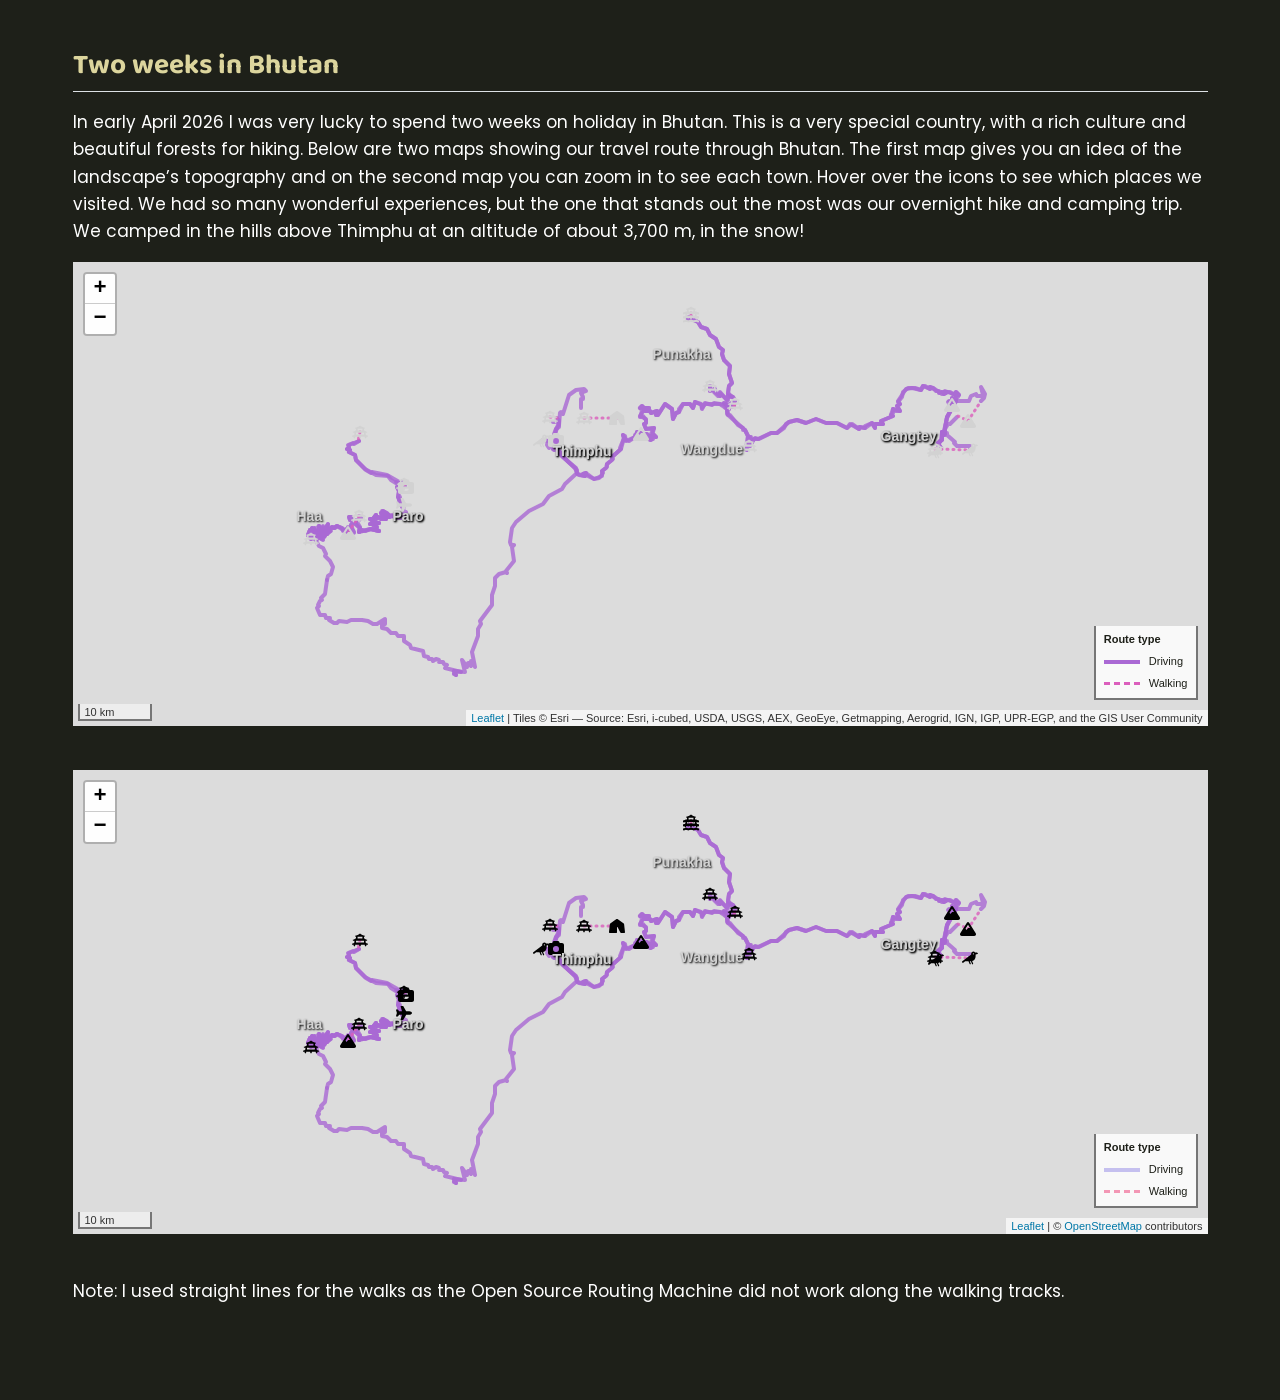
==== commit a8b7a875: "Updated html and added styles.css" ====
--- a/docs/index.html
+++ b/docs/index.html
@@ -7,7 +7,7 @@
 <meta name="viewport" content="width=device-width, initial-scale=1.0, user-scalable=yes">
 
 
-<title>Travelling around Bhutan</title>
+<title>Two weeks in Bhutan</title>
 <style>
 code{white-space: pre-wrap;}
 span.smallcaps{font-variant: small-caps;}
@@ -91,31 +91,46 @@
 
 
 
+<link rel="stylesheet" href="styles.css">
 </head>
 
-<body class="fullcontent">
+<body>
 
 <div id="quarto-search-results"></div>
 <!-- content -->
-<div id="quarto-content" class="quarto-container page-columns page-rows-contents page-layout-article">
+<div id="quarto-content" class="quarto-container page-columns page-rows-contents page-layout-full">
 <!-- sidebar -->
 <!-- margin-sidebar -->
     
 <!-- main -->
-<main class="content" id="quarto-document-content"><header id="title-block-header" class="quarto-title-block"></header>
-
-
-
-
+<main class="content column-page" id="quarto-document-content"><header id="title-block-header" class="quarto-title-block"></header>
+
+
+
+
+<section id="two-weeks-in-bhutan" class="level2">
+<h2 class="anchored" data-anchor-id="two-weeks-in-bhutan">Two weeks in Bhutan</h2>
+<p>In early April 2026 I was very lucky to spend two weeks on holiday in Bhutan. This is a very special country, with a rich culture and beautiful forests for hiking. Below are two maps showing our travel route through Bhutan. The first map gives you an idea of the landscape’s topography and on the second map you can zoom in to see each town. Hover over the icons to see which places we visited. We had so many wonderful experiences, but the one that stands out the most was our overnight hike and camping trip. We camped in the hills above Thimphu at an altitude of about 3,700 m, in the snow!</p>
 <div class="cell">
 <div class="cell-output-display">
 <style>.route-legend { padding: 0 !important; }</style>
-<div class="leaflet html-widget html-fill-item" id="htmlwidget-9cbc0afada7ec45899e1" style="width:100%;height:464px;"></div>
-<script type="application/json" data-for="htmlwidget-9cbc0afada7ec45899e1">{"x":{"options":{"crs":{"crsClass":"L.CRS.EPSG3857","code":null,"proj4def":null,"projectedBounds":null,"options":{}}},"calls":[{"method":"addProviderTiles","args":["Stadia.StamenTerrainBackground",null,null,{"errorTileUrl":"","noWrap":false,"detectRetina":false}]},{"method":"addPolylines","args":[[[[{"lng":[89.42327880859381,89.4230270385742,89.4232864379883,89.4228210449219,89.42185974121089,89.4200439453125,89.41920471191411,89.4184646606445,89.4183349609375,89.4187088012695,89.4183883666992,89.41819000244141,89.41741943359381,89.41729736328119,89.41722106933589,89.416015625,89.4162673950195,89.4161758422852,89.4169082641602,89.4167556762695,89.41717529296881,89.4176864624023,89.4180603027344,89.4184188842773,89.419075012207,89.4196472167969,89.4202041625977,89.4207000732422,89.421257019043,89.42176818847661,89.4217147827148,89.421989440918],"lat":[27.4032287597656,27.4032402038574,27.4019584655762,27.4014892578125,27.4026393890381,27.4042186737061,27.4059791564941,27.4068489074707,27.4078483581543,27.4089889526367,27.4112586975098,27.4120197296143,27.411979675293,27.4126892089844,27.4115695953369,27.4112796783447,27.4104099273682,27.4092197418213,27.4076099395752,27.4069995880127,27.406229019165,27.405969619751,27.4053001403809,27.4040584564209,27.4037590026855,27.4027786254883,27.4022693634033,27.4021091461182,27.3998489379883,27.3993396759033,27.3996887207031,27.3999691009521]}]],[[{"lng":[89.421989440918,89.42176818847661,89.421257019043,89.4207000732422,89.4196472167969,89.419075012207,89.4184188842773,89.4176864624023,89.41709899902339,89.4161758422852,89.41611480712891,89.4148864746094,89.4149475097656,89.4159774780273,89.41603088378911,89.4152755737305,89.4161376953125,89.4153671264648,89.4142379760742,89.4139099121094,89.41408538818359,89.41632080078119,89.416877746582,89.416015625,89.41196441650391,89.41282653808589,89.41436767578119,89.4192581176758,89.4200057983398,89.4199905395508,89.4215393066406,89.4219284057617,89.4216766357422,89.422248840332,89.42279052734381],"lat":[27.3999691009521,27.3993396759033,27.3998489379883,27.4021091461182,27.4027786254883,27.4037590026855,27.4040584564209,27.405969619751,27.4063587188721,27.4092197418213,27.411018371582,27.412769317627,27.413688659668,27.4162883758545,27.4175701141357,27.4183197021484,27.4208488464355,27.4219989776611,27.4225692749023,27.4238395690918,27.4254188537598,27.4268398284912,27.4281787872314,27.42919921875,27.4313488006592,27.4326400756836,27.4315490722656,27.4299201965332,27.4307289123535,27.4313983917236,27.432149887085,27.4316902160645,27.4303398132324,27.4308891296387,27.4296684265137]}]],[[{"lng":[89.4247512817383,89.42360687255859,89.42356872558589,89.4224853515625,89.422248840332,89.4216766357422,89.4219284057617,89.42132568359381,89.4189453125,89.414680480957,89.407829284668,89.4001083374023,89.3879089355469,89.3790664672852,89.37839508056641,89.3705673217773,89.366584777832,89.35755920410161,89.35755920410161,89.3552780151367,89.3502960205078,89.34812927246089,89.348014831543,89.3485870361328,89.3453750610352,89.3471603393555,89.3465881347656,89.3470153808594,89.35052490234381,89.35186767578119,89.3529968261719,89.3550262451172,89.3557968139648,89.3572463989258,89.36077880859381],"lat":[27.4271697998047,27.4291095733643,27.4312191009521,27.4298992156982,27.4308891296387,27.4303398132324,27.4316902160645,27.432149887085,27.4299201965332,27.4314289093018,27.4347400665283,27.4406185150146,27.4420795440674,27.4440288543701,27.4429187774658,27.4466590881348,27.4493885040283,27.4582500457764,27.4608287811279,27.4638290405273,27.4679088592529,27.4684791564941,27.469820022583,27.4701900482178,27.4722194671631,27.4730491638184,27.4761199951172,27.4767894744873,27.4782085418701,27.4774894714355,27.4784393310547,27.4777393341064,27.4787998199463,27.479040145874,27.4815502166748]}]],[[{"lng":[89.3607482910156,89.3550262451172,89.35052490234381,89.3470153808594,89.3471603393555,89.34539794921881,89.3485870361328,89.34812927246089,89.3552780151367,89.35755920410161,89.35772705078119,89.3701248168945,89.385124206543,89.393196105957,89.4010391235352,89.40529632568359,89.41696929931641,89.41408538818359,89.4142379760742,89.4161376953125,89.4148864746094,89.42279052734381,89.4254150390625,89.423828125,89.42453765869141,89.42775726318359,89.42286682128911,89.4279403686523,89.4182662963867,89.42372894287109,89.42031097412109,89.41127014160161,89.4067459106445,89.4032440185547,89.400016784668,89.3939895629883,89.3961181640625,89.3987350463867,89.3995895385742,89.3984680175781,89.3948669433594,89.3940887451172,89.39231109619141,89.39418029785161,89.3933639526367,89.398796081543,89.3957443237305,89.388069152832,89.3856201171875,89.38417816162109,89.380989074707,89.3761291503906,89.37940979003911,89.3842391967773,89.3883590698242,89.3822784423828,89.3782196044922,89.37696838378911,89.3790664672852,89.3821182250977,89.384147644043,89.3836975097656,89.3855285644531,89.3849258422852,89.38885498046881,89.37851715087891,89.3725204467773,89.371467590332,89.3706970214844,89.3618087768555,89.36093902587891,89.362190246582,89.3594589233398,89.3620681762695,89.359245300293,89.3610382080078,89.3619842529297,89.3616485595703,89.3645095825195,89.3618698120117],"lat":[27.4815502166748,27.4777393341064,27.4782085418701,27.4767894744873,27.4730491638184,27.4721584320068,27.4701900482178,27.4684791564941,27.4638290405273,27.4608287811279,27.4580497741699,27.4469089508057,27.4405689239502,27.4403095245361,27.4383983612061,27.4342594146729,27.4283199310303,27.4254188537598,27.4225692749023,27.4208488464355,27.412769317627,27.3960399627686,27.3944301605225,27.393440246582,27.3909301757812,27.3894386291504,27.3899097442627,27.3876399993896,27.3897686004639,27.3873195648193,27.3864994049072,27.3881893157959,27.3907089233398,27.3893890380859,27.3931083679199,27.3959484100342,27.3924999237061,27.3920993804932,27.3901901245117,27.3917999267578,27.3907089233398,27.3927402496338,27.393138885498,27.3908100128174,27.3886890411377,27.3865585327148,27.386079788208,27.3885688781738,27.3878383636475,27.3910484313965,27.3862400054932,27.3862400054932,27.3855590820312,27.3820190429688,27.3814601898193,27.3804092407227,27.3815784454346,27.3803901672363,27.3809394836426,27.3784198760986,27.3784294128418,27.3773593902588,27.3761501312256,27.3735599517822,27.3717498779297,27.3743286132812,27.3730392456055,27.3715190887451,27.3730792999268,27.3707790374756,27.373119354248,27.3763294219971,27.3805084228516,27.378568649292,27.3822498321533,27.3839092254639,27.3831787109375,27.3843593597412,27.3870697021484,27.3905601501465]}]],[[{"lng":[89.34666442871089,89.345588684082,89.3443984985352,89.3420944213867,89.3418502807617,89.33921051025391,89.339225769043,89.3376388549805,89.33542633056641,89.3346710205078,89.33253479003911,89.3323440551758,89.33180999755859,89.32875061035161,89.32891845703119,89.3283386230469,89.32740783691411,89.32606506347661,89.3249053955078,89.32118988037109,89.319938659668,89.3193664550781,89.3192977905273,89.31826019287109,89.3175354003906,89.3165283203125,89.31748962402339,89.3179092407227,89.31861877441411,89.3190383911133,89.3194580078125,89.318244934082,89.31833648681641,89.3176345825195,89.3158264160156,89.3147506713867,89.31639099121089,89.3161087036133,89.3171691894531,89.3183975219727,89.3194885253906,89.3206405639648,89.3216171264648,89.3225173950195,89.32167053222661,89.3208541870117,89.31923675537109,89.3179092407227,89.3165664672852,89.3157958984375,89.31496429443359,89.31483459472661,89.3151779174805,89.3148956298828,89.3124542236328,89.3114471435547,89.31163024902339,89.3113250732422,89.311408996582,89.31068420410161,89.31072998046881,89.31150054931641,89.3128356933594,89.31296539306641,89.3120651245117,89.31288146972661,89.31430816650391,89.3150100708008,89.3147888183594,89.31402587890619,89.3134002685547,89.3145446777344,89.3132400512695,89.31089782714839,89.3103790283203,89.3098449707031,89.3100204467773,89.30938720703119,89.30909729003911,89.3073043823242,89.30604553222661,89.306999206543,89.3062210083008,89.30617523193359,89.3057098388672,89.3061447143555,89.3054656982422,89.3059158325195,89.3058776855469,89.3069152832031,89.3070907592773,89.3067092895508,89.307014465332,89.3064651489258,89.30677795410161,89.30657958984381,89.30812072753911,89.3079299926758,89.30849456787109,89.3085098266602,89.3093566894531,89.3083114624023,89.30886077880859,89.31109619140619,89.3117980957031,89.3110275268555,89.3083801269531,89.30787658691411,89.3073348999023,89.3075866699219,89.30625915527339,89.303337097168,89.3031005859375,89.3034591674805,89.3036346435547,89.3027801513672,89.302490234375,89.3013076782227,89.3005752563477,89.300178527832,89.3003387451172,89.299690246582,89.29921722412109,89.2999267578125,89.2996139526367,89.30088806152339,89.3007049560547,89.30149841308589,89.3013000488281,89.3017196655273,89.3013381958008,89.30149841308589,89.3011856079102,89.30149078369141,89.3009414672852,89.3007888793945,89.2989807128906,89.2987365722656,89.2988967895508,89.298469543457,89.2978210449219,89.296875,89.29819488525391,89.29782867431641,89.298210144043,89.29957580566411,89.2995071411133,89.300651550293,89.3008575439453,89.3020553588867,89.30364990234381,89.303581237793,89.3032302856445,89.301887512207,89.2998962402344,89.29859924316411,89.2980651855469,89.29795837402339,89.29541015625,89.2953796386719,89.2945251464844,89.29432678222661,89.2947998046875,89.2921981811523,89.2918014526367,89.2944412231445,89.29534912109381],"lat":[27.3698596954346,27.3696384429932,27.3703289031982,27.3706188201904,27.3716487884521,27.371509552002,27.3729496002197,27.3748397827148,27.3755989074707,27.376428604126,27.3766288757324,27.3780689239502,27.3784198760986,27.3770885467529,27.3761386871338,27.3757190704346,27.375768661499,27.375358581543,27.3761386871338,27.3747901916504,27.3746490478516,27.3741188049316,27.3730602264404,27.3724498748779,27.3736400604248,27.3743190765381,27.375789642334,27.3774185180664,27.3782691955566,27.3801784515381,27.3806991577148,27.3794498443604,27.3786697387695,27.3784198760986,27.3762683868408,27.3736000061035,27.3728084564209,27.3719100952148,27.3699398040771,27.3700790405273,27.3710994720459,27.3711490631104,27.371789932251,27.3715000152588,27.3715896606445,27.3708686828613,27.3703193664551,27.3686695098877,27.3688888549805,27.3695087432861,27.3696899414062,27.3701801300049,27.3704490661621,27.3717994689941,27.3731594085693,27.375129699707,27.3773384094238,27.3771591186523,27.3761100769043,27.3750801086426,27.3745193481445,27.3728199005127,27.3718299865723,27.3703193664551,27.3691787719727,27.3681697845459,27.3678894042969,27.366849899292,27.3656787872314,27.365348815918,27.3645286560059,27.3663997650146,27.3674201965332,27.3680286407471,27.3689289093018,27.3690986633301,27.3695888519287,27.3702297210693,27.3723392486572,27.3738689422607,27.3756790161133,27.3763084411621,27.3771095275879,27.3778095245361,27.3769187927246,27.3764591217041,27.3758201599121,27.3749198913574,27.3741092681885,27.3729286193848,27.3722190856934,27.3704395294189,27.3694095611572,27.3688087463379,27.3681793212891,27.3677387237549,27.367488861084,27.367208480835,27.3668994903564,27.3663501739502,27.3657989501953,27.3647499084473,27.363109588623,27.3621692657471,27.3614101409912,27.3620185852051,27.3629493713379,27.3642101287842,27.3644199371338,27.3653297424316,27.3665885925293,27.3661499023438,27.36669921875,27.3671092987061,27.3691387176514,27.3705902099609,27.3723087310791,27.3729400634766,27.3737602233887,27.3746089935303,27.3751201629639,27.3755187988281,27.3754196166992,27.3752689361572,27.3744487762451,27.3725090026855,27.3711490631104,27.3692798614502,27.3687686920166,27.3682689666748,27.3677597045898,27.3671283721924,27.3678798675537,27.3682498931885,27.3687400817871,27.3697299957275,27.3708896636963,27.3712692260742,27.3724384307861,27.3735389709473,27.3737201690674,27.3748798370361,27.3724098205566,27.3705787658691,27.3697490692139,27.3688983917236,27.3660697937012,27.3656597137451,27.3649387359619,27.3636493682861,27.3634185791016,27.361759185791,27.3632297515869,27.3633995056152,27.3651885986328,27.3654384613037,27.3661994934082,27.3675785064697,27.3688488006592,27.3709297180176,27.3730487823486,27.3726787567139,27.3705101013184,27.3680992126465,27.3667888641357,27.3639888763428,27.3624401092529]}]],[[{"lng":[89.29534912109381,89.2918014526367,89.2921981811523,89.2947998046875,89.2945251464844,89.29541015625,89.29795837402339,89.29859924316411,89.2998962402344,89.301887512207,89.3032302856445,89.303581237793,89.30364990234381,89.3020553588867,89.300651550293,89.2995071411133,89.29957580566411,89.29782867431641,89.29819488525391,89.296875,89.298469543457,89.2989807128906,89.3007888793945,89.30149841308589,89.30088806152339,89.2996139526367,89.2999267578125,89.29921722412109,89.299690246582,89.3005752563477,89.302490234375,89.3036346435547,89.303337097168,89.30625915527339,89.3075866699219,89.3073348999023,89.3083801269531,89.3117980957031,89.30886077880859,89.3083114624023,89.3093566894531,89.30812072753911,89.30657958984381,89.3070907592773,89.3058776855469,89.3057098388672,89.30617523193359,89.306999206543,89.30604553222661,89.30909729003911,89.3098449707031,89.31089782714839,89.3132400512695,89.3145446777344,89.3134002685547,89.3147888183594,89.3150100708008,89.3120651245117,89.31296539306641,89.31285095214839,89.31150054931641,89.31072998046881,89.3113250732422,89.3114471435547,89.3124542236328,89.3148956298828,89.31496429443359,89.3179092407227,89.31923675537109,89.3225173950195,89.3216171264648,89.3171691894531,89.3161087036133,89.31639099121089,89.3147506713867,89.3158264160156,89.31833648681641,89.318244934082,89.3194580078125,89.3165283203125,89.31826019287109,89.3192977905273,89.319938659668,89.3249053955078,89.32606506347661,89.3283386230469,89.32891845703119,89.32875061035161,89.33180999755859,89.3324279785156,89.3346405029297,89.3376388549805,89.339225769043,89.33921051025391,89.3418502807617,89.34201812744141,89.345588684082,89.34682464599609,89.34775543212891,89.3490447998047,89.35048675537109,89.3467254638672,89.3454666137695,89.3444061279297,89.344367980957,89.344596862793,89.3460311889648,89.34971618652339,89.35194396972661,89.35020446777339,89.3471145629883,89.3468551635742,89.3456573486328,89.3462371826172,89.348014831543,89.3480606079102,89.34893798828119,89.3546142578125,89.3551788330078,89.35450744628911,89.3534851074219,89.35353088378911,89.3506698608398,89.35012054443359,89.3499450683594,89.3540878295898,89.3495559692383,89.3496780395508,89.34764099121089,89.3497848510742,89.3502960205078,89.3516845703125,89.3532180786133,89.35524749755859,89.3580856323242,89.3573455810547,89.3578796386719,89.3569259643555,89.3562088012695,89.35727691650391,89.35740661621089,89.3591766357422,89.35939788818359,89.3616943359375,89.3621368408203,89.36093902587891,89.3618087768555,89.3661651611328,89.36756896972661,89.3706970214844,89.371467590332,89.3725204467773,89.37596130371089,89.37799072265619,89.37851715087891,89.38555908203119,89.3888244628906,89.3849258422852,89.38462829589839,89.3855285644531,89.3836975097656,89.384147644043,89.3821182250977,89.3828506469727,89.3804397583008,89.3790664672852,89.37696838378911,89.3782196044922,89.3804550170898,89.3822784423828,89.3837509155273,89.38592529296881,89.3883590698242,89.3865203857422,89.3854598999023,89.3842391967773,89.38304138183589,89.3817596435547,89.3812255859375,89.37940979003911,89.3761291503906,89.380989074707,89.38417816162109,89.38478851318359,89.3856201171875,89.38771057128911,89.388069152832,89.3897247314453,89.3909072875977,89.3919296264648,89.3934860229492,89.3957443237305,89.398796081543,89.3954391479492,89.3945846557617,89.3933639526367,89.39418029785161,89.39340972900391,89.39357757568359,89.39231109619141,89.3940887451172,89.3939971923828,89.3948669433594,89.3975372314453,89.3983993530273,89.3995895385742,89.3987350463867,89.3961181640625,89.3963088989258,89.3950958251953,89.393684387207,89.3939895629883,89.3969345092773,89.3981475830078,89.400016784668,89.40029144287109,89.4020690917969,89.40248870849609,89.403190612793,89.4032440185547,89.40525817871089,89.4064178466797],"lat":[27.3624401092529,27.3667888641357,27.3680992126465,27.3705101013184,27.3730487823486,27.3688488006592,27.3675785064697,27.3654384613037,27.3651885986328,27.3633995056152,27.3632297515869,27.361759185791,27.3634185791016,27.3636493682861,27.3656597137451,27.3660697937012,27.3688983917236,27.3705787658691,27.3724098205566,27.3748798370361,27.3735389709473,27.3708896636963,27.3697299957275,27.3671283721924,27.3725090026855,27.3744487762451,27.3752689361572,27.3754196166992,27.3755187988281,27.3737602233887,27.3723087310791,27.3691387176514,27.3661499023438,27.3665885925293,27.3653297424316,27.3644199371338,27.3629493713379,27.3614101409912,27.363109588623,27.3647499084473,27.3657989501953,27.367488861084,27.3677387237549,27.3722190856934,27.3741092681885,27.3769187927246,27.3778095245361,27.3763084411621,27.3756790161133,27.3723392486572,27.3690986633301,27.3680286407471,27.3674201965332,27.3663997650146,27.3645286560059,27.3656787872314,27.366849899292,27.3691787719727,27.3703193664551,27.3717384338379,27.3728199005127,27.3745193481445,27.3771591186523,27.375129699707,27.3731594085693,27.3717994689941,27.3696899414062,27.3686695098877,27.3703193664551,27.3715000152588,27.371789932251,27.3699398040771,27.3719100952148,27.3728084564209,27.3736000061035,27.3762683868408,27.3786697387695,27.3794498443604,27.3806991577148,27.3743190765381,27.3724498748779,27.3730602264404,27.3746490478516,27.3761386871338,27.375358581543,27.3757190704346,27.3761386871338,27.3770885467529,27.3784198760986,27.3766994476318,27.3764400482178,27.3748397827148,27.3729496002197,27.371509552002,27.3716487884521,27.3706493377686,27.3696384429932,27.3698291778564,27.36842918396,27.3684101104736,27.3675193786621,27.3710498809814,27.371488571167,27.3732891082764,27.3747997283936,27.3735198974609,27.3720302581787,27.3696098327637,27.3692188262939,27.3700199127197,27.3729190826416,27.374979019165,27.3770999908447,27.376989364624,27.3752784729004,27.3739490509033,27.3728694915771,27.3701591491699,27.3691692352295,27.37135887146,27.3717193603516,27.3727893829346,27.3751983642578,27.3769302368164,27.3793087005615,27.3830490112305,27.3847999572754,27.3880596160889,27.3882694244385,27.3888092041016,27.3863201141357,27.3854999542236,27.3858489990234,27.3850002288818,27.3851490020752,27.3839988708496,27.3833198547363,27.3828296661377,27.3807697296143,27.3805599212646,27.3794784545898,27.3792991638184,27.3780193328857,27.3773784637451,27.3750991821289,27.373119354248,27.3707790374756,27.3724193572998,27.3722095489502,27.3730792999268,27.3715190887451,27.3730392456055,27.3738689422607,27.3736801147461,27.3743286132812,27.3718299865723,27.3717288970947,27.3735599517822,27.3751792907715,27.3761501312256,27.3773593902588,27.3784294128418,27.3784198760986,27.3786087036133,27.3794097900391,27.3809394836426,27.3803901672363,27.3815784454346,27.3816394805908,27.3804092407227,27.3811988830566,27.3807697296143,27.3814601898193,27.3812789916992,27.3822002410889,27.3820190429688,27.3834800720215,27.3838596343994,27.3834400177002,27.3855590820312,27.3862400054932,27.3862400054932,27.3910484313965,27.3884296417236,27.3878383636475,27.3878784179688,27.3885688781738,27.3874588012695,27.3877487182617,27.3869190216064,27.387020111084,27.386079788208,27.3865585327148,27.3871994018555,27.3884296417236,27.3886890411377,27.3908100128174,27.3907299041748,27.3924999237061,27.393138885498,27.3927402496338,27.39137840271,27.3907089233398,27.3910789489746,27.391809463501,27.3901901245117,27.3920993804932,27.3924999237061,27.393138885498,27.3949089050293,27.3956184387207,27.3959484100342,27.3946285247803,27.3931884765625,27.3931083679199,27.3920402526855,27.3909587860107,27.389669418335,27.3900489807129,27.3893890380859,27.3895492553711,27.3906192779541]}]],[[{"lng":[89.4064178466797,89.40525817871089,89.4032440185547,89.403190612793,89.40248870849609,89.4020690917969,89.40029144287109,89.400016784668,89.3981475830078,89.3969345092773,89.3939895629883,89.393684387207,89.3950958251953,89.3963088989258,89.3961181640625,89.3987350463867,89.3995895385742,89.3984680175781,89.3975372314453,89.3948669433594,89.3939971923828,89.3940887451172,89.39231109619141,89.39357757568359,89.39340972900391,89.39418029785161,89.3933639526367,89.3945846557617,89.3953552246094,89.398796081543,89.3957443237305,89.3934860229492,89.3919296264648,89.3909072875977,89.3897247314453,89.388069152832,89.38771057128911,89.3856201171875,89.38478851318359,89.38417816162109,89.380989074707,89.3761291503906,89.37940979003911,89.3812255859375,89.38169097900391,89.38304138183589,89.3842391967773,89.3854598999023,89.3865203857422,89.3883590698242,89.38592529296881,89.3837509155273,89.3822784423828,89.3804550170898,89.3782196044922,89.37696838378911,89.3790664672852,89.3804397583008,89.3828506469727,89.3821182250977,89.384147644043,89.3836975097656,89.3855285644531,89.38462829589839,89.3849258422852,89.388786315918,89.38555908203119,89.37851715087891,89.37799072265619,89.37596130371089,89.3725204467773,89.371467590332,89.3706970214844,89.36756896972661,89.3661651611328,89.3618087768555,89.36093902587891,89.3621368408203,89.3616943359375,89.35939788818359,89.3591766357422,89.35740661621089,89.35727691650391,89.3562088012695,89.3569259643555,89.3578796386719,89.3573455810547,89.3580856323242,89.35524749755859,89.3532180786133,89.3516845703125,89.3502960205078,89.3497848510742,89.34764099121089,89.3496780395508,89.3495559692383,89.3540878295898,89.3499450683594,89.35012054443359,89.3506698608398,89.35353088378911,89.3534851074219,89.35450744628911,89.35520935058589,89.3546142578125,89.34893798828119,89.3480606079102,89.348014831543,89.3462371826172,89.3456573486328,89.3468551635742,89.3471145629883,89.35020446777339,89.35194396972661,89.34971618652339,89.34588623046881,89.344596862793,89.344367980957,89.3441696166992,89.3454666137695,89.3467254638672,89.35048675537109,89.3490447998047,89.34775543212891,89.34682464599609,89.345588684082,89.34201812744141,89.3418502807617,89.33921051025391,89.339225769043,89.3376388549805,89.3346710205078,89.33253479003911,89.33180999755859,89.32875061035161,89.32891845703119,89.3283386230469,89.32606506347661,89.3249053955078,89.319938659668,89.3192977905273,89.31826019287109,89.3165283203125,89.3194580078125,89.318244934082,89.31833648681641,89.3158264160156,89.3147506713867,89.31639099121089,89.3161087036133,89.3171691894531,89.3216171264648,89.3225173950195,89.31923675537109,89.3179092407227,89.31496429443359,89.3148956298828,89.3124542236328,89.3114471435547,89.3113250732422,89.31072998046881,89.31150054931641,89.3128356933594,89.31296539306641,89.3120651245117,89.3150100708008,89.3147888183594,89.3134002685547,89.3145446777344,89.3132400512695,89.31089782714839,89.3098449707031,89.30909729003911,89.30604553222661,89.306999206543,89.30617523193359,89.3057098388672,89.3058776855469,89.3070907592773,89.30657958984381,89.30812072753911,89.3093566894531,89.3083114624023,89.30886077880859,89.311767578125,89.3083801269531,89.3073348999023,89.3075866699219,89.30625915527339,89.303337097168,89.3036346435547,89.302490234375,89.3005752563477,89.3003005981445,89.2993545532227,89.30088806152339,89.3007049560547,89.3017196655273,89.3013381958008,89.3007888793945,89.2989807128906,89.298469543457,89.29681396484381,89.2981643676758,89.29808044433589,89.29970550537109,89.299446105957,89.300651550293,89.3020553588867,89.30364990234381,89.3034744262695,89.3032302856445,89.301887512207,89.2998962402344,89.29859924316411,89.29795837402339,89.29541015625,89.2953796386719,89.2944412231445,89.2947998046875,89.2921981811523,89.291877746582,89.2947692871094,89.30133056640619,89.3022842407227,89.3038864135742,89.3059844970703,89.306526184082,89.3091278076172,89.31174468994141,89.3133544921875,89.3157653808594,89.31451416015619,89.31495666503911,89.3169784545898,89.3185195922852,89.3216171264648,89.32618713378911,89.32595062255859,89.3237991333008,89.3229141235352,89.3216094970703,89.3186340332031,89.3173370361328],"lat":[27.3906192779541,27.3895492553711,27.3893890380859,27.3900489807129,27.389669418335,27.3909587860107,27.3920402526855,27.3931083679199,27.3931884765625,27.3946285247803,27.3959484100342,27.3956184387207,27.3949089050293,27.393138885498,27.3924999237061,27.3920993804932,27.3901901245117,27.3917999267578,27.3910789489746,27.3907089233398,27.39137840271,27.3927402496338,27.393138885498,27.3924999237061,27.3907299041748,27.3908100128174,27.3886890411377,27.3884296417236,27.3872299194336,27.3865585327148,27.386079788208,27.387020111084,27.3869190216064,27.3877487182617,27.3874588012695,27.3885688781738,27.3878784179688,27.3878383636475,27.3884296417236,27.3910484313965,27.3862400054932,27.3862400054932,27.3855590820312,27.3834400177002,27.3838596343994,27.3834800720215,27.3820190429688,27.3822002410889,27.3812789916992,27.3814601898193,27.3807697296143,27.3811988830566,27.3804092407227,27.3816394805908,27.3815784454346,27.3803901672363,27.3809394836426,27.3794097900391,27.3786087036133,27.3784198760986,27.3784294128418,27.3773593902588,27.3761501312256,27.3751792907715,27.3735599517822,27.3717193603516,27.3718299865723,27.3743286132812,27.3736801147461,27.3738689422607,27.3730392456055,27.3715190887451,27.3730792999268,27.3722095489502,27.3724193572998,27.3707790374756,27.373119354248,27.3750991821289,27.3773784637451,27.3780193328857,27.3792991638184,27.3794784545898,27.3805599212646,27.3807697296143,27.3828296661377,27.3833198547363,27.3839988708496,27.3851490020752,27.3850002288818,27.3858489990234,27.3854999542236,27.3863201141357,27.3888092041016,27.3882694244385,27.3880596160889,27.3847999572754,27.3830490112305,27.3793087005615,27.3769302368164,27.3751983642578,27.3727893829346,27.3717193603516,27.37135887146,27.3691787719727,27.3701591491699,27.3728694915771,27.3739490509033,27.3752784729004,27.376989364624,27.3770999908447,27.374979019165,27.3729190826416,27.3700199127197,27.3692188262939,27.3696098327637,27.3721389770508,27.3735198974609,27.3747997283936,27.3741683959961,27.371488571167,27.3710498809814,27.3675193786621,27.3684101104736,27.36842918396,27.3698291778564,27.3696384429932,27.3706493377686,27.3716487884521,27.371509552002,27.3729496002197,27.3748397827148,27.376428604126,27.3766288757324,27.3784198760986,27.3770885467529,27.3761386871338,27.3757190704346,27.375358581543,27.3761386871338,27.3746490478516,27.3730602264404,27.3724498748779,27.3743190765381,27.3806991577148,27.3794498443604,27.3786697387695,27.3762683868408,27.3736000061035,27.3728084564209,27.3719100952148,27.3699398040771,27.371789932251,27.3715000152588,27.3703193664551,27.3686695098877,27.3696899414062,27.3717994689941,27.3731594085693,27.375129699707,27.3771591186523,27.3745193481445,27.3728199005127,27.3718299865723,27.3703193664551,27.3691787719727,27.366849899292,27.3656787872314,27.3645286560059,27.3663997650146,27.3674201965332,27.3680286407471,27.3690986633301,27.3723392486572,27.3756790161133,27.3763084411621,27.3778095245361,27.3769187927246,27.3741092681885,27.3722190856934,27.3677387237549,27.367488861084,27.3657989501953,27.3647499084473,27.363109588623,27.3613891601562,27.3629493713379,27.3644199371338,27.3653297424316,27.3665885925293,27.3661499023438,27.3691387176514,27.3723087310791,27.3737602233887,27.3751983642578,27.3755397796631,27.3725090026855,27.3711490631104,27.3682689666748,27.3671588897705,27.3697299957275,27.3708896636963,27.3735389709473,27.3748683929443,27.3725185394287,27.3699283599854,27.3684997558594,27.3661689758301,27.3656597137451,27.3636493682861,27.3634185791016,27.3617095947266,27.3632297515869,27.3633995056152,27.3651885986328,27.3654384613037,27.3675785064697,27.3688488006592,27.3709297180176,27.3730087280273,27.3705101013184,27.3680992126465,27.3666000366211,27.3638095855713,27.3621101379395,27.3612194061279,27.3579292297363,27.3557891845703,27.3531398773193,27.3511486053467,27.3504600524902,27.3486995697021,27.3439483642578,27.3412189483643,27.3396701812744,27.338098526001,27.3378295898438,27.3346195220947,27.328239440918,27.3269901275635,27.3245296478271,27.3196601867676,27.3179302215576,27.3170299530029,27.3117389678955]}]],[[{"lng":[89.3173370361328,89.31789398193359,89.314567565918,89.3143844604492,89.3097686767578,89.31044006347661,89.30828857421881,89.3048477172852,89.30584716796881,89.3040084838867,89.3052062988281,89.30450439453119,89.30712890625,89.30767822265619,89.3153381347656,89.31675720214839,89.3209915161133,89.3202667236328,89.3245086669922,89.3241500854492,89.325569152832,89.32757568359381,89.3316268920898,89.3320999145508,89.3339080810547,89.3412704467773,89.34461975097661,89.3495559692383,89.3499755859375,89.3525695800781,89.3579788208008,89.3656768798828,89.3691864013672,89.3700790405273,89.3737106323242,89.380729675293,89.38613128662109,89.3898849487305,89.3910446166992,89.3977813720703,89.3970642089844,89.3935241699219,89.39434814453119,89.3933792114258,89.3966979980469,89.39918518066411,89.4010696411133,89.4020080566406,89.4047164916992,89.4121856689453,89.41497802734381,89.4208908081055,89.4234313964844,89.42140960693359,89.4245300292969,89.4226608276367,89.4275207519531,89.4320373535156,89.43247985839839,89.43532562255859,89.43666076660161,89.44052886962891,89.4497909545898,89.4510803222656,89.4498748779297,89.4505081176758,89.45582580566411,89.45790100097661,89.4616012573242,89.4632949829102,89.46775054931641,89.47071838378911,89.471809387207,89.4772262573242,89.4784469604492,89.4798202514648,89.4818572998047,89.4793395996094,89.4900741577148,89.5010070800781,89.4913864135742,89.49464416503911,89.4926681518555,89.4949188232422,89.4924240112305,89.4944152832031,89.492546081543,89.4952850341797],"lat":[27.3117389678955,27.3078994750977,27.3010292053223,27.2946491241455,27.2894802093506,27.2876396179199,27.2867393493652,27.2815284729004,27.2799587249756,27.2775993347168,27.276439666748,27.2750091552734,27.2738590240479,27.2698497772217,27.2692584991455,27.2660598754883,27.2650890350342,27.2631301879883,27.2611789703369,27.2600288391113,27.2606792449951,27.2594795227051,27.2594089508057,27.2611694335938,27.2616996765137,27.2619590759277,27.2607097625732,27.2615795135498,27.263069152832,27.2635593414307,27.2613487243652,27.2626991271973,27.2623691558838,27.2605895996094,27.2620792388916,27.258508682251,27.2583599090576,27.2614688873291,27.2604789733887,27.2640590667725,27.2587299346924,27.2573089599609,27.255199432373,27.2539196014404,27.2539901733398,27.2519588470459,27.2520599365234,27.2486686706543,27.247049331665,27.2470397949219,27.2441692352295,27.2451095581055,27.243278503418,27.2416591644287,27.2398796081543,27.2370986938477,27.233699798584,27.232759475708,27.2290000915527,27.2285099029541,27.2295989990234,27.226749420166,27.2255191802979,27.2241191864014,27.2217693328857,27.2187385559082,27.2184200286865,27.2155799865723,27.2150802612305,27.2130184173584,27.2159900665283,27.214469909668,27.2119483947754,27.2117691040039,27.2090187072754,27.2094688415527,27.2076797485352,27.204029083252,27.2035484313965,27.1996192932129,27.2005500793457,27.1994190216064,27.1990985870361,27.1983489990234,27.1980285644531,27.1976890563965,27.196849822998,27.1957397460938]}]],[[{"lng":[89.4952850341797,89.492546081543,89.49464416503911,89.4913864135742,89.50661468505859,89.5025177001953,89.5099639892578,89.5106506347656,89.51470947265619,89.512809753418,89.5148391723633,89.51552581787109,89.51662445068359,89.51747131347661,89.52125549316411,89.5169143676758,89.5253067016602,89.5248184204102,89.5292053222656,89.52817535400391,89.5312576293945,89.5443572998047,89.5441360473633,89.5486145019531,89.5478057861328,89.55389404296881,89.5630340576172,89.56467437744141,89.5637664794922,89.57444763183589,89.5715789794922,89.5739440917969,89.5701370239258,89.56833648681641,89.5714492797852,89.57701110839839,89.593017578125,89.5944061279297,89.613639831543,89.621696472168,89.640510559082,89.6437301635742,89.66033935546881,89.658576965332,89.64013671875,89.6338348388672,89.6354064941406,89.630989074707,89.6364440917969,89.6284255981445],"lat":[27.1957397460938,27.196849822998,27.1994190216064,27.2005500793457,27.1994190216064,27.2141799926758,27.2054901123047,27.2107486724854,27.2108993530273,27.2090396881104,27.2074394226074,27.2135696411133,27.2090892791748,27.2147789001465,27.2058601379395,27.2242298126221,27.2432289123535,27.2525997161865,27.2578601837158,27.2617301940918,27.2683601379395,27.2814292907715,27.2933101654053,27.3049793243408,27.3139095306396,27.3190593719482,27.3215389251709,27.3201084136963,27.32248878479,27.3350086212158,27.3516788482666,27.3543395996094,27.3547592163086,27.3588390350342,27.3757591247559,27.3827686309814,27.3932285308838,27.3967094421387,27.4041385650635,27.414888381958,27.4235286712646,27.4293384552002,27.4423294067383,27.4482898712158,27.4629497528076,27.4712085723877,27.4804801940918,27.4905891418457,27.5041790008545,27.5048789978027]}]],[[{"lng":[89.63304138183589,89.63344573974609,89.6337585449219,89.634147644043,89.6347351074219,89.633918762207,89.63405609130859,89.6349182128906,89.6351699829102,89.6355667114258,89.6358642578125,89.6359405517578,89.63645935058589,89.63624572753911,89.63658142089839,89.6354904174805,89.6342239379883,89.6335144042969,89.6321640014648,89.63108062744141,89.63121032714839,89.6308212280273,89.63112640380859,89.63092041015619,89.62921142578119,89.628547668457,89.6291885375977,89.62889099121089,89.6308670043945,89.629280090332,89.6282958984375,89.6254577636719,89.623046875,89.6227645874023,89.6223449707031,89.6208190917969,89.6203994750977,89.6211776733398,89.61655426025391,89.6144714355469,89.6138153076172,89.61383056640619,89.61220550537109],"lat":[27.5091285705566,27.5096797943115,27.5090389251709,27.509349822998,27.5092601776123,27.5074787139893,27.5070495605469,27.5067596435547,27.5074195861816,27.5074691772461,27.5073490142822,27.5066394805908,27.5065994262695,27.5048484802246,27.5014686584473,27.4989395141602,27.4989795684814,27.4971389770508,27.495719909668,27.4906787872314,27.4896793365479,27.4905986785889,27.4919490814209,27.4924488067627,27.4898700714111,27.4893798828125,27.4885902404785,27.4874897003174,27.4851589202881,27.4829788208008,27.4806690216064,27.4799900054932,27.4804191589355,27.4799499511719,27.4803199768066,27.4797096252441,27.4806785583496,27.481538772583,27.4815883636475,27.4821491241455,27.4818000793457,27.4813594818115,27.4810199737549]}]],[[{"lng":[89.61220550537109,89.61383056640619,89.6138153076172,89.6143798828125,89.61509704589839,89.6151580810547,89.61655426025391,89.6172256469727,89.61814880371089,89.6212158203125,89.6206741333008,89.6204376220703,89.6206893920898,89.62025451660161,89.62017822265619,89.62054443359381,89.62062072753911,89.619987487793,89.620246887207,89.62139892578119,89.62232971191411,89.62290954589839,89.62330627441411,89.6234970092773,89.62355804443359,89.62330627441411,89.62391662597661,89.623908996582,89.62570953369141,89.62612152099609,89.62778472900391,89.62831878662109,89.62973785400391,89.6300048828125,89.6312713623047,89.6316452026367,89.6325302124023,89.633415222168,89.63425445556641,89.63478088378911,89.6341552734375,89.6339111328125,89.63405609130859,89.6354141235352],"lat":[27.4810199737549,27.4813594818115,27.4818000793457,27.4821395874023,27.4819393157959,27.4818000793457,27.4815883636475,27.4817485809326,27.481559753418,27.4815196990967,27.4812793731689,27.4808788299561,27.4797687530518,27.4793491363525,27.4788990020752,27.4787788391113,27.4785194396973,27.4767990112305,27.4760990142822,27.474458694458,27.4738883972168,27.4732799530029,27.4724884033203,27.4726085662842,27.4732894897461,27.4746685028076,27.4763298034668,27.4776401519775,27.4781494140625,27.4778690338135,27.4781284332275,27.4777488708496,27.4778785705566,27.4784698486328,27.4784889221191,27.4782600402832,27.4783687591553,27.4787998199463,27.4785900115967,27.478630065918,27.4764289855957,27.4714183807373,27.4710693359375,27.4696598052979]}]],[[{"lng":[89.6354141235352,89.6371154785156,89.6356506347656,89.6338348388672,89.63405609130859,89.63465881347661,89.63527679443359,89.6354064941406,89.63475036621089,89.6337585449219,89.63307952880859,89.63283538818359,89.6325302124023,89.6320877075195,89.6319274902344],"lat":[27.4696598052979,27.4679298400879,27.4692497253418,27.4712295532227,27.4764499664307,27.4785900115967,27.4790592193604,27.4804801940918,27.4817485809326,27.4828796386719,27.4827899932861,27.482328414917,27.4824085235596,27.4828395843506,27.4826698303223]}]],[[{"lng":[89.6319274902344,89.63283538818359,89.63380432128911,89.6355743408203,89.6341552734375,89.633918762207,89.6376190185547,89.638427734375,89.63795471191411,89.6387100219727,89.64324951171881,89.6440887451172,89.6448211669922,89.64511871337891,89.64882659912109,89.6519012451172,89.6540451049805,89.6583557128906,89.6602096557617,89.6604766845703,89.6636047363281,89.6662139892578,89.6719970703125,89.67205810546881,89.6689376831055,89.6713104248047,89.672607421875,89.672966003418,89.6847763061523,89.6912307739258,89.6931076049805,89.6945877075195,89.6948776245117,89.6959609985352,89.6960144042969,89.69464111328119,89.69691467285161,89.7007751464844,89.7013397216797,89.7005310058594,89.7018508911133,89.7021865844727,89.7040100097656,89.70407867431641,89.7053146362305,89.705940246582,89.7092590332031,89.7104110717773,89.70851898193359,89.71157073974609,89.7138290405273,89.7136993408203,89.7164993286133,89.7167282104492,89.71779632568359,89.71811676025391,89.71910095214839,89.7195358276367,89.7209167480469,89.7201614379883,89.7211456298828,89.7205505371094,89.7214279174805,89.7212753295898,89.7227478027344,89.72230529785161,89.72401428222661,89.7252960205078,89.7235794067383,89.7243347167969,89.7259063720703,89.7272262573242,89.7280197143555,89.731559753418,89.73455810546881,89.7349395751953,89.7373046875,89.73814392089839,89.7388458251953,89.7405548095703,89.740234375,89.74253845214839,89.7421798706055,89.7436599731445,89.7436447143555,89.744987487793,89.7467575073242,89.7489776611328,89.7500381469727,89.751106262207,89.74900817871089],"lat":[27.4826698303223,27.482328414917,27.48291015625,27.4805889129639,27.4764289855957,27.4713401794434,27.4670486450195,27.4669990539551,27.4658298492432,27.4643993377686,27.4601993560791,27.4600391387939,27.4611797332764,27.4599494934082,27.455379486084,27.4529399871826,27.4523792266846,27.4486293792725,27.4460201263428,27.4419994354248,27.4404697418213,27.4404888153076,27.4386100769043,27.4391593933105,27.4413890838623,27.4407386779785,27.4421195983887,27.4402885437012,27.4353084564209,27.436559677124,27.4388599395752,27.4391899108887,27.4418087005615,27.4424991607666,27.4440784454346,27.4455089569092,27.4452800750732,27.4484100341797,27.4501285552979,27.4507694244385,27.4510192871094,27.4531192779541,27.4538688659668,27.4546985626221,27.4545497894287,27.4559993743896,27.4582386016846,27.4601402282715,27.4624900817871,27.462869644165,27.465259552002,27.4662895202637,27.4671401977539,27.4682388305664,27.4676399230957,27.4690093994141,27.4690494537354,27.4710884094238,27.4714698791504,27.4729690551758,27.4732093811035,27.4745388031006,27.4750995635986,27.476469039917,27.4777889251709,27.4790496826172,27.4802093505859,27.4851684570312,27.4882888793945,27.4885292053223,27.4877891540527,27.4881687164307,27.4821701049805,27.4820785522461,27.4829788208008,27.4843692779541,27.4849586486816,27.4858894348145,27.4855995178223,27.4862098693848,27.4888000488281,27.4893093109131,27.4906902313232,27.4906387329102,27.4924392700195,27.4920787811279,27.4902591705322,27.4900798797607,27.4907398223877,27.4903793334961,27.4900798797607]}]],[[{"lng":[89.74900817871089,89.7499465942383,89.7510299682617,89.7529296875,89.7529754638672,89.7568054199219,89.75587463378911,89.7604446411133,89.7611083984375,89.7592086791992,89.7602844238281,89.75937652587891,89.7606658935547,89.760856628418,89.7617645263672,89.76214599609381,89.76300048828119,89.7641983032227,89.7640686035156,89.7651290893555,89.7657775878906,89.7668991088867,89.76686859130859,89.7681503295898,89.769645690918,89.7683486938477,89.7675399780273,89.768310546875,89.76645660400391,89.76564788818359,89.764045715332,89.7632675170898,89.76210784912109,89.76332855224609,89.7654647827148,89.76690673828119,89.7655410766602,89.76108551025391,89.7571105957031,89.75537109375,89.75429534912109,89.7548294067383,89.75341796875,89.7536544799805,89.75230407714839,89.75457763671881,89.75550842285161,89.75390625,89.75489807128911,89.7551956176758,89.7527160644531,89.7516555786133,89.75042724609381,89.7494277954102,89.747917175293,89.7470779418945,89.7500686645508,89.75217437744141,89.7525253295898,89.7512664794922,89.7512283325195,89.7504043579102,89.7483444213867,89.74749755859381,89.74758148193359,89.7481307983398,89.7502746582031,89.7513961791992,89.7521896362305,89.7530059814453,89.75445556640619,89.7565155029297,89.7595672607422,89.7593612670898,89.7558898925781,89.7615203857422,89.76247406005859,89.764274597168,89.76580810546881,89.7700653076172,89.7710876464844,89.77069091796881,89.7690048217773,89.7716979980469,89.77215576171881,89.77317047119141,89.77330017089839,89.7775497436523,89.77756500244141,89.77845764160161,89.7791213989258,89.7805709838867,89.7808380126953,89.7814407348633,89.788330078125,89.7888641357422,89.791374206543,89.7905960083008,89.7914352416992,89.7924041748047,89.7919464111328,89.7931365966797,89.7922668457031,89.7912673950195,89.792724609375,89.79222106933589,89.7933654785156,89.7947158813477,89.7965850830078,89.7969589233398,89.80120849609381,89.80141448974609,89.80259704589839,89.8026657104492,89.80397796630859,89.80588531494141,89.8076858520508,89.8082656860352,89.80950927734381,89.81435394287109,89.81610107421881,89.817497253418,89.81988525390619,89.8217468261719,89.8219909667969,89.8234939575195,89.82553863525391,89.8266143798828,89.8290939331055,89.831169128418,89.8318710327148,89.8330612182617,89.8319778442383,89.83249664306641,89.8346710205078,89.83542633056641,89.83607482910161,89.837158203125,89.8408660888672,89.8442764282227,89.84617614746089,89.84844970703119,89.8542861938477,89.8575439453125,89.85805511474609,89.8628387451172,89.864387512207,89.86550140380859,89.8673400878906,89.8662414550781,89.8669509887695,89.86606597900391,89.8668670654297,89.86651611328119,89.8674774169922,89.8669815063477,89.868537902832,89.8665313720703,89.8698654174805,89.8649978637695,89.8673095703125,89.86962890625,89.8726043701172,89.87355804443359,89.8748092651367,89.87586975097661],"lat":[27.4900798797607,27.4907283782959,27.4905300140381,27.4884700775146,27.4871501922607,27.4894485473633,27.4875297546387,27.487548828125,27.4866790771484,27.4860801696777,27.4845294952393,27.4837589263916,27.4835186004639,27.4828987121582,27.4831485748291,27.4824390411377,27.4839096069336,27.4836502075195,27.4847087860107,27.4842491149902,27.4873790740967,27.4872989654541,27.4865684509277,27.4857997894287,27.4867191314697,27.4861488342285,27.4869194030762,27.4885196685791,27.4882202148438,27.489429473877,27.4872093200684,27.4896087646484,27.4901695251465,27.4928684234619,27.49462890625,27.4973888397217,27.497730255127,27.4962902069092,27.4972190856934,27.4964199066162,27.4981994628906,27.500638961792,27.500768661499,27.501708984375,27.5021591186523,27.5025787353516,27.5036392211914,27.5050792694092,27.5064697265625,27.508659362793,27.5096302032471,27.5114784240723,27.5122585296631,27.5122985839844,27.5111598968506,27.5117092132568,27.5176391601562,27.5183601379395,27.5191097259521,27.5191192626953,27.5213489532471,27.5223693847656,27.5209484100342,27.5214786529541,27.5230598449707,27.5216693878174,27.5239391326904,27.522819519043,27.5231399536133,27.52121925354,27.5231990814209,27.5213794708252,27.5213489532471,27.519889831543,27.5174083709717,27.5175685882568,27.5155487060547,27.5160083770752,27.5172290802002,27.5179195404053,27.5153999328613,27.5145092010498,27.5136890411377,27.5134296417236,27.5145587921143,27.5143985748291,27.5170192718506,27.5196990966797,27.5222702026367,27.5223999023438,27.5243988037109,27.5251789093018,27.526439666748,27.5266399383545,27.5222492218018,27.5205783843994,27.5205097198486,27.5189990997314,27.5174884796143,27.5173187255859,27.5148296356201,27.5141696929932,27.5126800537109,27.5126686096191,27.5103397369385,27.5079193115234,27.5088195800781,27.5119686126709,27.5124797821045,27.5153884887695,27.5171394348145,27.5209484100342,27.5224094390869,27.5235195159912,27.5254402160645,27.5262393951416,27.5262489318848,27.525218963623,27.5264587402344,27.5256786346436,27.5268497467041,27.5264701843262,27.5217094421387,27.5236892700195,27.5259189605713,27.5285396575928,27.5282192230225,27.5272598266602,27.5264987945557,27.5270500183105,27.5250988006592,27.5241584777832,27.5211200714111,27.5200386047363,27.5234394073486,27.5234699249268,27.5267391204834,27.5282402038574,27.526819229126,27.5271587371826,27.5259094238281,27.5279598236084,27.5263900756836,27.5268287658691,27.5259094238281,27.5249900817871,27.5226001739502,27.5225086212158,27.5204696655273,27.5182495117188,27.5169887542725,27.5157985687256,27.514669418335,27.5159893035889,27.5171489715576,27.5184192657471,27.520170211792,27.522388458252,27.5203495025635,27.5262088775635,27.5242500305176,27.5233497619629,27.5240993499756,27.5228500366211,27.5230693817139,27.5242099761963]}]],[[{"lng":[89.87586975097661,89.87355804443359,89.87266540527339,89.86962890625,89.86314392089839,89.8666687011719,89.86956787109381,89.8733367919922,89.8771057128906,89.8754348754883,89.87155914306641,89.8678894042969,89.8675079345703,89.8694152832031,89.8725051879883,89.8734512329102,89.8696975708008,89.8708114624023,89.8665466308594,89.8619842529297,89.8596649169922,89.86061859130859,89.8551940917969,89.85113525390619,89.84320068359381,89.8393478393555,89.8314971923828,89.8265075683594,89.8215713500977,89.816535949707,89.81467437744141,89.8138961791992,89.8141784667969,89.81578063964839,89.81719970703119],"lat":[27.5242099761963,27.5228500366211,27.5240898132324,27.5233497619629,27.5274085998535,27.5253200531006,27.525089263916,27.5290794372559,27.5305194854736,27.5347900390625,27.5362491607666,27.5397987365723,27.5449886322021,27.5480194091797,27.5496597290039,27.5521793365479,27.5626087188721,27.5733985900879,27.5775699615479,27.5798587799072,27.5868701934814,27.5919399261475,27.5953884124756,27.6052494049072,27.6102390289307,27.617919921875,27.6202697753906,27.6259384155273,27.6289596557617,27.6297302246094,27.6312484741211,27.6303100585938,27.6321601867676,27.6309299468994,27.6321201324463]}]],[[{"lng":[89.81719970703119,89.81578063964839,89.8141784667969,89.8138961791992,89.81467437744141,89.816535949707,89.8215713500977,89.8265075683594,89.8314971923828,89.8393478393555,89.84320068359381,89.85113525390619,89.8551940917969,89.86061859130859,89.8596649169922,89.8619842529297,89.8665466308594,89.8709411621094,89.8696975708008,89.8734512329102,89.8725051879883,89.86936950683589,89.86757659912109,89.8678894042969,89.8732376098633,89.86960601806641,89.868537902832,89.8688583374023,89.8661193847656,89.8683166503906,89.8660049438477,89.8661804199219,89.86215972900391,89.86191558837891,89.85699462890619,89.85755920410161,89.8557662963867,89.8568649291992,89.85467529296881,89.85316467285161,89.8542556762695,89.8535690307617,89.8492965698242,89.8507080078125,89.8497009277344,89.84828948974609,89.84926605224609,89.8440475463867,89.84547424316411,89.8420104980469,89.84365081787109],"lat":[27.6321201324463,27.6309299468994,27.6321601867676,27.6303100585938,27.6312484741211,27.6297302246094,27.6289596557617,27.6259384155273,27.6202697753906,27.617919921875,27.6102390289307,27.6052494049072,27.5953884124756,27.5919399261475,27.5868701934814,27.5798587799072,27.5775699615479,27.5729999542236,27.5626087188721,27.5521793365479,27.5496597290039,27.5479583740234,27.5433101654053,27.5397987365723,27.5352191925049,27.5351085662842,27.5371799468994,27.5357189178467,27.5353984832764,27.5315189361572,27.5327091217041,27.5309391021729,27.5340099334717,27.5376091003418,27.5400295257568,27.5413398742676,27.5400695800781,27.5365295410156,27.5361785888672,27.5368995666504,27.5375690460205,27.5392398834229,27.5409088134766,27.5417194366455,27.5448589324951,27.5453701019287,27.543529510498,27.5417995452881,27.5436687469482,27.5455493927002,27.5479984283447]}]],[[{"lng":[89.84365081787109,89.8420104980469,89.84458923339839,89.84547424316411,89.843994140625,89.84755706787109,89.84926605224609,89.84828948974609,89.84913635253911,89.8497009277344,89.850830078125,89.8507080078125,89.8492965698242,89.8535690307617,89.8542556762695,89.85389709472661,89.85316467285161,89.85467529296881,89.8568649291992,89.8557662963867,89.8570556640625,89.8564910888672,89.85755920410161,89.85699462890619,89.85792541503911,89.8600387573242,89.86004638671881,89.86191558837891,89.86215972900391,89.863883972168,89.8661804199219,89.8659744262695,89.8683166503906,89.8666687011719,89.8669967651367,89.8661193847656,89.86745452880859,89.8688583374023,89.8685684204102,89.8698348999023,89.86960601806641,89.87184143066411,89.8732376098633,89.87156677246089,89.87217712402339,89.8755187988281,89.8762588500977,89.87709045410161,89.87571716308589,89.8733367919922,89.8696746826172,89.8666687011719,89.8644943237305,89.86314392089839,89.86529541015619,89.8655700683594,89.86643981933589,89.8698654174805,89.8665313720703,89.868537902832,89.8669815063477,89.8674697875977,89.86651611328119,89.86756896972661,89.8706893920898,89.8733673095703,89.87474060058589,89.8751907348633,89.8764114379883,89.8762588500977,89.87831878662109,89.88006591796881,89.882438659668,89.8823547363281,89.8866806030273,89.8885955810547,89.8893508911133,89.8920364379883,89.8934783935547,89.89527893066411,89.89495849609381,89.8940048217773,89.89418029785161,89.8958740234375,89.89442443847661,89.8947296142578,89.8943405151367,89.8938903808594,89.89402008056641,89.8928985595703,89.89405822753911,89.89295959472661],"lat":[27.5479984283447,27.5455493927002,27.5446796417236,27.5436687469482,27.5418395996094,27.5436096191406,27.543529510498,27.5453701019287,27.5445594787598,27.5448589324951,27.5435695648193,27.5417194366455,27.5409088134766,27.5392398834229,27.5375690460205,27.5368385314941,27.5368995666504,27.5361785888672,27.5365295410156,27.5400695800781,27.5409297943115,27.5414600372314,27.5413398742676,27.5400295257568,27.5390090942383,27.5384292602539,27.5392684936523,27.5376091003418,27.5340099334717,27.5335884094238,27.5309391021729,27.5326995849609,27.5315189361572,27.5338802337646,27.5350494384766,27.5353984832764,27.5359992980957,27.5357189178467,27.5371894836426,27.5363502502441,27.5351085662842,27.5355892181396,27.5352191925049,27.5361785888672,27.536319732666,27.5346984863281,27.5310592651367,27.5304794311523,27.5293197631836,27.5290794372559,27.5251483917236,27.5253200531006,27.5270690917969,27.5274085998535,27.526008605957,27.5250091552734,27.5247497558594,27.5203495025635,27.522388458252,27.520170211792,27.5184192657471,27.517068862915,27.5159893035889,27.5136890411377,27.5126094818115,27.5101585388184,27.509880065918,27.5076885223389,27.506778717041,27.5056495666504,27.5065383911133,27.5033397674561,27.501049041748,27.5003795623779,27.4988498687744,27.4972400665283,27.4951190948486,27.4946193695068,27.4924697875977,27.4880485534668,27.4870300292969,27.4865589141846,27.4833297729492,27.4796600341797,27.4774398803711,27.4722900390625,27.4715595245361,27.4748001098633,27.4730587005615,27.4719886779785,27.4705791473389,27.4714393615723]}]],[[{"lng":[89.89295959472661,89.89292907714839,89.8937072753906,89.8939666748047,89.8938751220703,89.89405822753911,89.89410400390619,89.89321136474609,89.8929061889648,89.8930206298828,89.89344787597661,89.89402008056641,89.8935241699219,89.8938903808594,89.8937072753906,89.8942489624023,89.89438629150391,89.89410400390619,89.8943405151367,89.89450836181641,89.8947296142578,89.8948211669922,89.8943786621094,89.89573669433589,89.8958053588867,89.8964004516602,89.8973083496094,89.8977813720703,89.8978576660156,89.8973388671875,89.8971862792969,89.8984298706055,89.89914703369141,89.8981094360352,89.8980178833008,89.8987274169922,89.8992385864258,89.89927673339839,89.8991165161133,89.89878845214839,89.8984375,89.8993301391602,89.89968109130859,89.8997497558594,89.8982849121094],"lat":[27.4714393615723,27.4715690612793,27.4710388183594,27.470739364624,27.4705085754395,27.4705791473389,27.4708499908447,27.471809387207,27.4718894958496,27.4720993041992,27.4722785949707,27.4730587005615,27.4743995666504,27.4748001098633,27.4742488861084,27.4733085632324,27.4723701477051,27.471960067749,27.4715595245361,27.4722099304199,27.4722900390625,27.4731388092041,27.4744396209717,27.4746799468994,27.4752502441406,27.4767684936523,27.4782886505127,27.4796485900879,27.4803600311279,27.4818687438965,27.4829387664795,27.4851493835449,27.4860000610352,27.4838790893555,27.4818801879883,27.4796199798584,27.4794502258301,27.4793090820312,27.479040145874,27.4789199829102,27.4775390625,27.4771690368652,27.4779586791992,27.4773502349854,27.47580909729]}]],[[{"lng":[89.8982849121094,89.8997344970703,89.8984375,89.89882659912109,89.9040908813477,89.9060974121094,89.91017913818359,89.92714691162109,89.93495941162109,89.9400177001953,89.9408645629883,89.9452362060547,89.9484939575195,89.952507019043,89.9623260498047,89.9654083251953,89.96824645996089,89.97532653808589,89.98056793212891,89.98423004150391,89.9896697998047,90.0028076171875,90.0104064941406,90.0097961425781,90.012451171875,90.0131454467773,90.0184783935547,90.02231597900391,90.0221710205078,90.0250244140625,90.030517578125,90.03123474121089,90.03273010253911,90.036247253418,90.03830718994141,90.03884124755859,90.04428863525391,90.0453796386719,90.0482864379883,90.0479049682617,90.0498886108398,90.05580902099609,90.0569686889648,90.06642150878911,90.0674591064453,90.0693893432617,90.07029724121089,90.07484436035161,90.08123779296881,90.0784072875977,90.08457946777339,90.08432769775391,90.08737945556641,90.0943069458008,90.09217834472661,90.0927200317383,90.0953903198242,90.09535980224609,90.0993347167969,90.1044082641602,90.1001739501953,90.1047058105469,90.1022262573242,90.1046600341797,90.1067581176758,90.1079177856445,90.1120910644531,90.11553955078119,90.1213684082031,90.1241912841797,90.125,90.1337814331055,90.13571929931641,90.13917541503911,90.144905090332,90.14622497558589,90.1459579467773,90.150634765625,90.15036773681641,90.15191650390619,90.1538543701172,90.1540603637695,90.1577453613281,90.1580352783203,90.1592559814453,90.1617889404297,90.16221618652339,90.164436340332,90.1645812988281,90.1671981811523,90.1643600463867,90.1650009155273,90.1731414794922,90.1768493652344,90.1776580810547,90.17990875244141,90.18309020996089,90.1815643310547,90.18560791015619,90.1846084594727,90.1848602294922,90.1829071044922,90.18357849121089,90.1812362670898,90.18125152587891,90.1788711547852,90.1778106689453,90.1759414672852,90.1760711669922,90.17405700683589,90.1726760864258,90.17100524902339,90.17515563964839,90.17686462402339,90.1781845092773,90.1801300048828,90.1818161010742,90.18056488037109,90.1789474487305,90.178581237793,90.1750183105469],"lat":[27.47580909729,27.4771995544434,27.4775390625,27.4789886474609,27.4842491149902,27.4849700927734,27.4840888977051,27.4906101226807,27.4906787872314,27.494348526001,27.4963283538818,27.4973297119141,27.501579284668,27.5041999816895,27.5064792633057,27.505350112915,27.5061893463135,27.5036201477051,27.5058498382568,27.5054092407227,27.5080585479736,27.5028095245361,27.5051193237305,27.5036792755127,27.5034484863281,27.5022087097168,27.5029888153076,27.5012683868408,27.5001392364502,27.5006999969482,27.4985885620117,27.4972400665283,27.5002593994141,27.5020084381104,27.5010089874268,27.5017185211182,27.4977188110352,27.4986896514893,27.4964790344238,27.498218536377,27.4990997314453,27.4971485137939,27.4991683959961,27.5036888122559,27.4995784759521,27.4979000091553,27.5021190643311,27.5039501190186,27.5025997161865,27.5054588317871,27.5068092346191,27.5079593658447,27.5105285644531,27.511739730835,27.5137195587158,27.5151786804199,27.5159587860107,27.5207786560059,27.5183792114258,27.5183391571045,27.5245800018311,27.5264701843262,27.5295600891113,27.5340785980225,27.5352191925049,27.5409297943115,27.5445995330811,27.5456886291504,27.5462799072266,27.5446186065674,27.5454196929932,27.5439987182617,27.5478591918945,27.5480499267578,27.5442695617676,27.5443992614746,27.5468692779541,27.5449085235596,27.546199798584,27.5436687469482,27.5439186096191,27.5422496795654,27.5426292419434,27.5397701263428,27.5409393310547,27.5392990112305,27.5406684875488,27.5387802124023,27.5399398803711,27.5397891998291,27.5415191650391,27.5423698425293,27.5413398742676,27.5382785797119,27.5399494171143,27.5387897491455,27.5397491455078,27.5416698455811,27.5377788543701,27.5378284454346,27.5366096496582,27.5371894836426,27.5354499816895,27.5358791351318,27.5327491760254,27.5343284606934,27.5332183837891,27.5335884094238,27.5304985046387,27.5314693450928,27.5295085906982,27.5296001434326,27.5299091339111,27.528959274292,27.5301685333252,27.528980255127,27.5298194885254,27.5280284881592,27.5288600921631,27.5272388458252,27.5260391235352]}]],[[{"lng":[90.1750183105469,90.17401123046881,90.17392730712891,90.17254638671881,90.17392730712891,90.1748580932617,90.1721267700195,90.1730041503906,90.1722793579102,90.1690673828125,90.16831970214839,90.1689453125,90.1678085327148,90.1686706542969,90.16713714599609,90.167724609375,90.16709136962891,90.16619873046881,90.1644287109375,90.1653594970703,90.1661911010742,90.16497802734381,90.1621170043945,90.163215637207,90.161979675293,90.1622695922852,90.1600875854492,90.1599807739258,90.1570205688477,90.15757751464839,90.1565704345703,90.15781402587891],"lat":[27.5260391235352,27.5260200500488,27.5253601074219,27.5247001647949,27.523078918457,27.5194187164307,27.5165786743164,27.5161895751953,27.5137386322021,27.5110893249512,27.5095996856689,27.5081691741943,27.505989074707,27.5048999786377,27.5030689239502,27.5014896392822,27.5012092590332,27.4976596832275,27.494779586792,27.4902000427246,27.4902496337891,27.4892902374268,27.4925689697266,27.4893684387207,27.4861888885498,27.48291015625,27.4831485748291,27.4819889068604,27.4793586730957,27.4785385131836,27.4778900146484,27.4760799407959]}]],[[{"lng":[90.2008361816406,90.2021408081055,90.2011642456055,90.20029449462891,90.20005798339839,90.19725036621089,90.1970901489258,90.194694519043,90.1930694580078,90.1907196044922,90.1892013549805,90.18747711181641,90.18637847900391,90.1836853027344,90.18316650390619,90.1822052001953,90.1819305419922,90.1809158325195,90.17918395996089,90.1794052124023,90.1789093017578,90.17930603027339,90.1787109375,90.178466796875,90.1786651611328,90.174430847168,90.1723556518555,90.169677734375,90.1694793701172,90.1687469482422,90.1693115234375,90.1687545776367,90.1686477661133,90.16701507568359,90.1660461425781,90.16550445556641,90.1648483276367,90.16407775878911,90.16358947753911,90.16363525390619,90.1632995605469,90.16253662109381,90.16208648681641,90.16212463378911,90.163215637207,90.1625442504883,90.161979675293,90.161865234375,90.1622695922852,90.1615371704102,90.1612167358398,90.1600875854492,90.1599807739258,90.1570205688477,90.1569366455078,90.15757751464839,90.15728759765619,90.1571578979492,90.1565704345703,90.157096862793,90.1587448120117,90.1602401733398],"lat":[27.4706287384033,27.4737586975098,27.4749183654785,27.4747695922852,27.4754791259766,27.4753494262695,27.4757099151611,27.4752883911133,27.4761695861816,27.4763889312744,27.475679397583,27.4771499633789,27.4771900177002,27.4760093688965,27.4749393463135,27.4750595092773,27.4761295318604,27.4763889312744,27.4785289764404,27.4799194335938,27.4803295135498,27.480749130249,27.4815101623535,27.4815998077393,27.4803886413574,27.4839000701904,27.4865188598633,27.4869899749756,27.4877395629883,27.4885101318359,27.4911193847656,27.4925289154053,27.4912490844727,27.4903888702393,27.4893093109131,27.4892292022705,27.4893684387207,27.4906902313232,27.4912395477295,27.4905490875244,27.491548538208,27.4917392730713,27.4925289154053,27.4916286468506,27.4893684387207,27.4883785247803,27.4861888885498,27.4842185974121,27.48291015625,27.4829788208008,27.4833393096924,27.4831485748291,27.4819889068604,27.4793586730957,27.4790496826172,27.4785385131836,27.478609085083,27.4781398773193,27.4778900146484,27.4767990112305,27.4752197265625,27.4730091094971]}]],[[{"lng":[90.1602401733398,90.16001892089839],"lat":[27.4730091094971,27.4732990264893]}]],[[{"lng":[90.16001892089839,90.1587448120117,90.157096862793,90.1565704345703,90.1571578979492,90.15728759765619,90.15757751464839,90.1569366455078,90.1570205688477,90.1599807739258,90.1600875854492,90.1612167358398,90.1615371704102,90.1622695922852,90.161865234375,90.161979675293,90.1625442504883,90.163215637207,90.16212463378911,90.16208648681641,90.16253662109381,90.1632995605469,90.16363525390619,90.16358947753911,90.16407775878911,90.1648483276367,90.16575622558589,90.1661911010742,90.16546630859381,90.16530609130859,90.1661376953125,90.1684494018555,90.1683044433594,90.1693649291992,90.170295715332,90.1713104248047,90.1720886230469,90.17335510253911,90.1747512817383,90.17482757568359,90.17531585693359,90.1773986816406,90.17775726318359,90.1794357299805,90.18186950683589,90.18239593505859,90.1823348999023],"lat":[27.4732990264893,27.4752197265625,27.4767990112305,27.4778900146484,27.4781398773193,27.478609085083,27.4785385131836,27.4790496826172,27.4793586730957,27.4819889068604,27.4831485748291,27.4833393096924,27.4829788208008,27.48291015625,27.4842185974121,27.4861888885498,27.4883785247803,27.4893684387207,27.4916286468506,27.4925289154053,27.4917392730713,27.491548538208,27.4905490875244,27.4912395477295,27.4906902313232,27.4893684387207,27.4894199371338,27.4903583526611,27.4900093078613,27.4906787872314,27.4962291717529,27.5,27.5004501342773,27.5003986358643,27.5016994476318,27.5020599365234,27.502779006958,27.5025997161865,27.5039691925049,27.5046100616455,27.5051288604736,27.5062198638916,27.5060691833496,27.5065898895264,27.5082092285156,27.5090198516846,27.5106086730957]}]],[[{"lng":[90.215087890625,90.21543884277339,90.2168502807617,90.21937561035161,90.2198791503906,90.2212753295898,90.22056579589839,90.2177810668945,90.217170715332,90.2161483764648,90.2157669067383,90.2163467407227,90.215576171875,90.2164611816406,90.217658996582,90.21778869628911,90.2170715332031,90.21389007568359,90.21043395996089,90.2085266113281,90.2043380737305,90.201789855957,90.20095062255859,90.198860168457,90.1973495483398,90.19580078125,90.1935348510742,90.1924514770508,90.19191741943359,90.19073486328119,90.18972015380859,90.18775939941411,90.18621826171881,90.184455871582,90.18373107910161,90.1836471557617,90.1811904907227,90.18056488037109,90.1789474487305,90.178581237793,90.1764450073242,90.1726608276367,90.17392730712891,90.1748580932617,90.1721267700195,90.1730041503906,90.1722793579102,90.1690673828125,90.16831970214839,90.1689453125,90.1678085327148,90.1686706542969,90.16713714599609,90.167724609375,90.16709136962891,90.16619873046881,90.1642761230469,90.165397644043,90.1661911010742,90.16497802734381,90.1621170043945,90.163215637207,90.161979675293,90.1622695922852,90.1600875854492,90.1599807739258,90.1570205688477,90.15757751464839,90.1565704345703,90.16001892089839],"lat":[27.5306186676025,27.5310592651367,27.5301094055176,27.5344390869141,27.5368499755859,27.5358295440674,27.5389995574951,27.5427284240723,27.5462589263916,27.5474090576172,27.5454692840576,27.5445098876953,27.542049407959,27.5416889190674,27.5392589569092,27.5375194549561,27.5367698669434,27.5363883972168,27.5368690490723,27.5382194519043,27.5380687713623,27.5363883972168,27.5334701538086,27.5304698944092,27.5300102233887,27.5303897857666,27.5292987823486,27.5296401977539,27.5292091369629,27.5299987792969,27.5288486480713,27.5301094055176,27.5296592712402,27.53053855896,27.5302696228027,27.5290489196777,27.5297794342041,27.5280284881592,27.5288600921631,27.5272388458252,27.5271797180176,27.5249786376953,27.523078918457,27.5194187164307,27.5165786743164,27.5161895751953,27.5137386322021,27.5110893249512,27.5095996856689,27.5081691741943,27.505989074707,27.5048999786377,27.5030689239502,27.5014896392822,27.5012092590332,27.4976596832275,27.4939994812012,27.4900989532471,27.4902496337891,27.4892902374268,27.4925689697266,27.4893684387207,27.4861888885498,27.48291015625,27.4831485748291,27.4819889068604,27.4793586730957,27.4785385131836,27.4778900146484,27.4732990264893]}]],[[{"lng":[90.16001892089839,90.1565704345703,90.1600875854492,90.1622695922852,90.1621170043945,90.1661911010742,90.1642761230469,90.16831970214839,90.1748580932617,90.17234039306641,90.1818161010742,90.1709671020508,90.1760711669922,90.1759414672852,90.18125152587891,90.1812362670898,90.18560791015619,90.1812744140625,90.18309020996089,90.1768493652344,90.166130065918,90.1643600463867,90.1671981811523,90.164436340332,90.16221618652339,90.1580352783203,90.1577453613281,90.1540603637695,90.15036773681641,90.1459579467773,90.144905090332,90.1365051269531,90.1337814331055,90.1213684082031,90.1120910644531,90.10227966308589,90.1047058105469,90.1001739501953,90.1044082641602,90.09535980224609,90.0953903198242,90.09217834472661,90.0943069458008,90.0784072875977,90.08123779296881,90.07484436035161,90.07029724121089,90.0693893432617,90.06642150878911,90.05580902099609,90.0498886108398,90.0482864379883,90.03884124755859,90.03273010253911,90.03123474121089,90.0184783935547,90.0131454467773,90.0104064941406,90.0028076171875,89.9896697998047,89.97532653808589,89.9623260498047,89.952507019043,89.93519592285161,89.92714691162109,89.90989685058589,89.9057159423828,89.89910888671881,89.89902496337891,89.8943786621094,89.89527893066411,89.89215087890619,89.86769104003911,89.8673400878906,89.8577041625977,89.84844970703119,89.84617614746089,89.837158203125,89.83249664306641,89.831169128418,89.8234939575195,89.81988525390619,89.8163986206055,89.8057861328125,89.80120849609381,89.7969589233398,89.79222106933589,89.791374206543,89.7814407348633,89.7716979980469,89.7690048217773,89.7700653076172,89.76247406005859,89.7615203857422,89.7558898925781,89.7595672607422,89.75445556640619,89.7530059814453,89.7502746582031,89.74749755859381,89.7504043579102,89.7525253295898,89.7470779418945,89.75042724609381,89.7551956176758,89.75550842285161,89.75230407714839,89.75537109375,89.76690673828119,89.76210784912109,89.764045715332,89.76564788818359,89.76963043212891,89.7657775878906,89.76214599609381,89.75937652587891,89.7604446411133,89.75587463378911,89.7568054199219,89.7529754638672,89.7513046264648,89.7436904907227,89.7404861450195,89.72828674316411,89.7272872924805,89.7235794067383,89.7252960205078,89.7209167480469,89.70851898193359,89.7092590332031,89.7021865844727,89.7007751464844,89.69464111328119,89.6945877075195,89.6847763061523,89.672607421875,89.66920471191411,89.6719970703125,89.6609802246094,89.6588439941406,89.644775390625,89.6414108276367,89.63702392578119,89.62828063964839],"lat":[27.4732990264893,27.4778900146484,27.4831485748291,27.48291015625,27.4925689697266,27.4902496337891,27.4939994812012,27.5095996856689,27.5194187164307,27.524829864502,27.5298194885254,27.5295391082764,27.5304985046387,27.5335884094238,27.5327491760254,27.5358791351318,27.5379199981689,27.5417098999023,27.5397491455078,27.5382785797119,27.5423793792725,27.5415191650391,27.5397891998291,27.5387802124023,27.5406684875488,27.5397701263428,27.5426292419434,27.5422496795654,27.546199798584,27.5468692779541,27.5442695617676,27.548059463501,27.5439987182617,27.5462799072266,27.5445995330811,27.5296993255615,27.5264701843262,27.5245800018311,27.5183391571045,27.5207786560059,27.5159587860107,27.5137195587158,27.511739730835,27.5054588317871,27.5025997161865,27.5039501190186,27.5021190643311,27.4979000091553,27.5036888122559,27.4971485137939,27.4990997314453,27.4964790344238,27.5017185211182,27.5002593994141,27.4972400665283,27.5029888153076,27.5022087097168,27.5051193237305,27.5028095245361,27.5080585479736,27.5036201477051,27.5064792633057,27.5041999816895,27.4907684326172,27.4906101226807,27.4840202331543,27.4848594665527,27.4794387817383,27.4859600067139,27.4744396209717,27.4880485534668,27.4945297241211,27.5135688781738,27.5204696655273,27.5267791748047,27.5279598236084,27.5259094238281,27.5282402038574,27.5200386047363,27.5270500183105,27.5285396575928,27.5217094421387,27.5268287658691,27.5262088775635,27.5171394348145,27.5153884887695,27.5079193115234,27.5205097198486,27.5266399383545,27.5134296417236,27.5136890411377,27.5179195404053,27.5155487060547,27.5175685882568,27.5174083709717,27.5213489532471,27.5231990814209,27.52121925354,27.5239391326904,27.5214786529541,27.5223693847656,27.5191097259521,27.5117092132568,27.5122585296631,27.508659362793,27.5036392211914,27.5021591186523,27.4964199066162,27.4973888397217,27.4901695251465,27.4872093200684,27.489429473877,27.4866695404053,27.4873790740967,27.4824390411377,27.4837589263916,27.487548828125,27.4875297546387,27.4894485473633,27.4871501922607,27.4901695251465,27.4924488067627,27.4861583709717,27.4820785522461,27.4881191253662,27.4882888793945,27.4851684570312,27.4714698791504,27.4624900817871,27.4582386016846,27.4531192779541,27.4484100341797,27.4455089569092,27.4391899108887,27.4353084564209,27.4421195983887,27.4414196014404,27.4386100769043,27.4418392181396,27.4479789733887,27.4610900878906,27.461799621582,27.4678802490234,27.471118927002]}]],[[{"lng":[89.62828063964839,89.62892913818359,89.6288604736328,89.6296310424805,89.6299209594727,89.63453674316411,89.6353073120117,89.63475036621089,89.6322860717773,89.630989074707,89.6321182250977,89.63414001464839,89.6354293823242,89.63648986816411,89.636344909668,89.63543701171881,89.6371994018555,89.63746643066411,89.6383361816406,89.6389999389648,89.639533996582,89.6418151855469,89.6446075439453,89.6456985473633,89.6446914672852,89.6484298706055,89.6485214233398,89.6497802734375,89.6504745483398,89.6504440307617,89.6532440185547,89.65516662597661,89.6556701660156,89.6570663452148,89.65882873535161,89.66359710693359,89.66745758056641,89.6692581176758,89.66880798339839,89.6707763671875,89.6730651855469,89.6736755371094,89.67047119140619,89.66616058349609,89.6662673950195,89.6681442260742,89.6684494018555,89.6689758300781,89.66912841796881,89.66835784912109,89.6669464111328,89.6670761108398,89.66587066650391,89.6646347045898,89.66668701171881,89.6644592285156,89.665771484375],"lat":[27.471118927002,27.4709491729736,27.4724502563477,27.4737586975098,27.4784393310547,27.4785995483398,27.4791889190674,27.4817485809326,27.4846496582031,27.4904899597168,27.49582862854,27.4990386962891,27.4989986419678,27.5014190673828,27.5070896148682,27.511209487915,27.5131092071533,27.5159397125244,27.5158996582031,27.5169086456299,27.5152702331543,27.5149002075195,27.519100189209,27.5228691101074,27.5253486633301,27.533109664917,27.5354595184326,27.538028717041,27.5386486053467,27.5381183624268,27.5387001037598,27.5406589508057,27.5421695709229,27.5423889160156,27.5436992645264,27.5439186096191,27.5448989868164,27.5445098876953,27.5451202392578,27.5451202392578,27.5429592132568,27.540828704834,27.5419502258301,27.5394096374512,27.538459777832,27.5370197296143,27.5356597900391,27.5360889434814,27.5345401763916,27.5328693389893,27.5323085784912,27.5284900665283,27.5266590118408,27.526008605957,27.523458480835,27.5215587615967,27.5217590332031]}]]],null,null,{"interactive":true,"className":"","stroke":true,"color":"#C6C1F0FF","weight":4,"opacity":0.8,"fill":false,"fillColor":"#C6C1F0FF","fillOpacity":0.2,"smoothFactor":1,"noClip":false},null,null,null,{"interactive":false,"permanent":false,"direction":"auto","opacity":1,"offset":[0,0],"textsize":"10px","textOnly":false,"className":"","sticky":true},null]},{"method":"addPolylines","args":[[[[{"lng":[89.4226661,89.425298],"lat":[27.4296,27.425904]}]],[[{"lng":[89.3634449,89.36069500000001],"lat":[27.4919324,27.4818]}]],[[{"lng":[89.36145999999999,89.3466731],"lat":[27.39064,27.3698767]}]],[[{"lng":[89.62429,89.63318],"lat":[27.51028,27.5091]}]],[[{"lng":[89.8759197,89.87818969999999],"lat":[27.5241749,27.5268734]}]],[[{"lng":[89.87818969999999,89.8759197],"lat":[27.5268734,27.5241749]}]],[[{"lng":[89.81717999999999,89.81667],"lat":[27.63202,27.63724]}]],[[{"lng":[89.81667,89.81717999999999],"lat":[27.63724,27.63202]}]],[[{"lng":[90.15188000000001,90.20001000000001],"lat":[27.47145,27.47071]}]],[[{"lng":[90.18375,90.19788],"lat":[27.51193,27.50639]}]],[[{"lng":[90.19788,90.2152],"lat":[27.50639,27.5306]}]],[[{"lng":[89.67089,89.7163],"lat":[27.51009,27.50897]}]],[[{"lng":[89.7163,89.71298],"lat":[27.50897,27.50863]}]],[[{"lng":[89.71298,89.71271],"lat":[27.50863,27.50726]}]]],null,null,{"interactive":true,"className":"","stroke":true,"color":"#F498B6FF","weight":3,"opacity":0.8,"fill":false,"fillColor":"#F498B6FF","fillOpacity":0.2,"dashArray":"1, 5","smoothFactor":1,"noClip":false},null,null,null,{"interactive":false,"permanent":false,"direction":"auto","opacity":1,"offset":[0,0],"textsize":"10px","textOnly":false,"className":"","sticky":true},null]},{"method":"addMarkers","args":[[27.4031845,27.4296,27.425904,27.4919324,27.39064,27.3698767,27.3625121,27.51028,27.4816382,27.4825495,27.4900827,27.5268734,27.63202,27.63724,27.63202,27.54797,27.4749573,27.52489,27.47145,27.47071,27.46819,27.50639,27.51009,27.50897],[89.4234165,89.4226661,89.425298,89.3634449,89.36145999999999,89.3466731,89.29555190000001,89.62429,89.61202900000001,89.6320826,89.7490068,89.87818969999999,89.81717999999999,89.81667,89.81717999999999,89.84384,89.8973688,90.17523,90.15188000000001,90.20001000000001,90.15385000000001,90.19788,89.67089,89.7163],{"iconUrl":{"data":["data:image/svg+xml;utf8,%3Csvg%20fill%3D%22black%22%20xmlns%3D%22http%3A%2F%2Fwww.w3.org%2F2000%2Fsvg%22%20viewBox%3D%220%200%20576%20512%22%3E%3C%21--%21%20Font%20Awesome%20Free%206.5.1%20by%20%40fontawesome%20-%20https%3A%2F%2Ffontawesome.com%20License%20-%20https%3A%2F%2Ffontawesome.com%2Flicense%2Ffree%20%28Icons%3A%20CC%20BY%204.0%2C%20Fonts%3A%20SIL%20OFL%201.1%2C%20Code%3A%20MIT%20License%29%20Copyright%202023%20Fonticons%2C%20Inc.%20--%3E%3Cpath%20d%3D%22M482.3%20192c34.2%200%2093.7%2029%2093.7%2064c0%2036-59.5%2064-93.7%2064l-116.6%200L265.2%20495.9c-5.7%2010-16.3%2016.1-27.8%2016.1l-56.2%200c-10.6%200-18.3-10.2-15.4-20.4l49-171.6L112%20320%2068.8%20377.6c-3%204-7.8%206.4-12.8%206.4l-42%200c-7.8%200-14-6.3-14-14c0-1.3%20.2-2.6%20.5-3.9L32%20256%20.5%20145.9c-.4-1.3-.5-2.6-.5-3.9c0-7.8%206.3-14%2014-14l42%200c5%200%209.8%202.4%2012.8%206.4L112%20192l102.9%200-49-171.6C162.9%2010.2%20170.6%200%20181.2%200l56.2%200c11.5%200%2022.1%206.2%2027.8%2016.1L365.7%20192l116.6%200z%22%2F%3E%3C%2Fsvg%3E","data:image/svg+xml;utf8,%3Csvg%20fill%3D%22black%22%20xmlns%3D%22http%3A%2F%2Fwww.w3.org%2F2000%2Fsvg%22%20viewBox%3D%220%200%20640%20512%22%3E%3C%21--%21%20Font%20Awesome%20Free%206.5.1%20by%20%40fontawesome%20-%20https%3A%2F%2Ffontawesome.com%20License%20-%20https%3A%2F%2Ffontawesome.com%2Flicense%2Ffree%20%28Icons%3A%20CC%20BY%204.0%2C%20Fonts%3A%20SIL%20OFL%201.1%2C%20Code%3A%20MIT%20License%29%20Copyright%202023%20Fonticons%2C%20Inc.%20--%3E%3Cpath%20d%3D%22M281%2022L305.8%204.7c1.3-.9%202.7-1.8%204.1-2.4C313.1%20.7%20316.6%200%20320%200s6.9%20.7%2010.1%202.2c1.4%20.7%202.8%201.5%204.1%202.4L359%2022C393%2045.8%20430.8%2063.5%20470.8%2074.4l23%206.3c1.8%20.5%203.6%201.1%205.2%202c3.2%201.7%205.9%204%208.1%206.8c3.8%204.9%205.6%2011.3%204.7%2017.8c-.4%202.8-1.2%205.4-2.5%207.8c-1.7%203.2-4%205.9-6.8%208.1c-4.3%203.2-9.6%205.1-15.1%204.9H480v56.1l6.4%205.1%205.2%204.1c21.1%2016.7%2045%2029.6%2070.5%2038.1l28.9%209.6c1.6%20.5%203.2%201.2%204.6%202c3.1%201.7%205.8%204.1%207.8%206.9s3.5%206.1%204.1%209.6c.5%202.7%20.6%205.5%20.1%208.3s-1.4%205.4-2.7%207.8c-1.7%203.1-4.1%205.8-6.9%207.8s-6.1%203.5-9.6%204.1c-1.6%20.3-3.3%20.4-5%20.4H544v65.9c20.5%2022.8%2047.4%2039.2%2077.4%2046.7C632%20403%20640%20412.6%20640%20424c0%2013.3-10.7%2024-24%2024H576v32c0%2017.7-14.3%2032-32%2032s-32-14.3-32-32V448H352v32c0%2017.7-14.3%2032-32%2032s-32-14.3-32-32V448H128v32c0%2017.7-14.3%2032-32%2032s-32-14.3-32-32V448H24c-13.3%200-24-10.7-24-24c0-11.4%208-21%2018.6-23.4c30-7.6%2056.9-23.9%2077.4-46.7V288H56.6c-1.7%200-3.4-.1-5-.4c-3.5-.7-6.8-2.1-9.6-4.1s-5.2-4.7-7-7.8c-1.3-2.4-2.3-5-2.7-7.8s-.4-5.6%20.1-8.3c.7-3.5%202.1-6.8%204.1-9.6s4.7-5.2%207.8-6.9c1.4-.8%203-1.5%204.6-2l28.9-9.6c25.5-8.5%2049.4-21.4%2070.5-38.1l5.2-4.1%206.4-5.1V176%20128h-7.5c-5.5%20.1-10.8-1.7-15.1-4.9c-2.8-2.1-5.1-4.8-6.8-8.1c-1.2-2.4-2.1-5-2.5-7.8c-.9-6.5%20.9-12.8%204.7-17.8c2.1-2.8%204.8-5.1%208.1-6.8c1.6-.8%203.4-1.5%205.2-2l23-6.3C209.2%2063.5%20247%2045.8%20281%2022zM416%20128H320%20224v64h72%2048%2072V128zM160%20288v64H296h24%2024H480V288H344%20320h0H296%20160z%22%2F%3E%3C%2Fsvg%3E","data:image/svg+xml;utf8,%3Csvg%20fill%3D%22black%22%20xmlns%3D%22http%3A%2F%2Fwww.w3.org%2F2000%2Fsvg%22%20viewBox%3D%220%200%20512%20512%22%3E%3C%21--%21%20Font%20Awesome%20Free%206.5.1%20by%20%40fontawesome%20-%20https%3A%2F%2Ffontawesome.com%20License%20-%20https%3A%2F%2Ffontawesome.com%2Flicense%2Ffree%20%28Icons%3A%20CC%20BY%204.0%2C%20Fonts%3A%20SIL%20OFL%201.1%2C%20Code%3A%20MIT%20License%29%20Copyright%202023%20Fonticons%2C%20Inc.%20--%3E%3Cpath%20d%3D%22M149.1%2064.8L138.7%2096H64C28.7%2096%200%20124.7%200%20160V416c0%2035.3%2028.7%2064%2064%2064H448c35.3%200%2064-28.7%2064-64V160c0-35.3-28.7-64-64-64H373.3L362.9%2064.8C356.4%2045.2%20338.1%2032%20317.4%2032H194.6c-20.7%200-39%2013.2-45.5%2032.8zM256%20192a96%2096%200%201%201%200%20192%2096%2096%200%201%201%200-192z%22%2F%3E%3C%2Fsvg%3E","data:image/svg+xml;utf8,%3Csvg%20fill%3D%22black%22%20xmlns%3D%22http%3A%2F%2Fwww.w3.org%2F2000%2Fsvg%22%20viewBox%3D%220%200%20512%20512%22%3E%3C%21--%21%20Font%20Awesome%20Free%206.5.1%20by%20%40fontawesome%20-%20https%3A%2F%2Ffontawesome.com%20License%20-%20https%3A%2F%2Ffontawesome.com%2Flicense%2Ffree%20%28Icons%3A%20CC%20BY%204.0%2C%20Fonts%3A%20SIL%20OFL%201.1%2C%20Code%3A%20MIT%20License%29%20Copyright%202023%20Fonticons%2C%20Inc.%20--%3E%3Cpath%20d%3D%22M256%2032c12.5%200%2024.1%206.4%2030.8%2017L503.4%20394.4c5.6%208.9%208.6%2019.2%208.6%2029.7c0%2030.9-25%2055.9-55.9%2055.9H55.9C25%20480%200%20455%200%20424.1c0-10.5%203-20.8%208.6-29.7L225.2%2049c6.6-10.6%2018.3-17%2030.8-17zm65%20192L256%20120.4%20176.9%20246.5l18.3%2024.4c6.4%208.5%2019.2%208.5%2025.6%200l25.6-34.1c6-8.1%2015.5-12.8%2025.6-12.8h49z%22%2F%3E%3C%2Fsvg%3E","data:image/svg+xml;utf8,%3Csvg%20fill%3D%22black%22%20xmlns%3D%22http%3A%2F%2Fwww.w3.org%2F2000%2Fsvg%22%20viewBox%3D%220%200%20640%20512%22%3E%3C%21--%21%20Font%20Awesome%20Free%206.5.1%20by%20%40fontawesome%20-%20https%3A%2F%2Ffontawesome.com%20License%20-%20https%3A%2F%2Ffontawesome.com%2Flicense%2Ffree%20%28Icons%3A%20CC%20BY%204.0%2C%20Fonts%3A%20SIL%20OFL%201.1%2C%20Code%3A%20MIT%20License%29%20Copyright%202023%20Fonticons%2C%20Inc.%20--%3E%3Cpath%20d%3D%22M456%200c-48.6%200-88%2039.4-88%2088v29.2L12.5%20390.6c-14%2010.8-16.6%2030.9-5.9%2044.9s30.9%2016.6%2044.9%205.9L126.1%20384H259.2l46.6%20113.1c5%2012.3%2019.1%2018.1%2031.3%2013.1s18.1-19.1%2013.1-31.3L311.1%20384H352c1.1%200%202.1%200%203.2%200l46.6%20113.2c5%2012.3%2019.1%2018.1%2031.3%2013.1s18.1-19.1%2013.1-31.3l-42-102C484.9%20354.1%20544%20280%20544%20192V128v-8l80.5-20.1c8.6-2.1%2013.8-10.8%2011.6-19.4C629%2052%20603.4%2032%20574%2032H523.9C507.7%2012.5%20483.3%200%20456%200zm0%2064a24%2024%200%201%201%200%2048%2024%2024%200%201%201%200-48z%22%2F%3E%3C%2Fsvg%3E","data:image/svg+xml;utf8,%3Csvg%20fill%3D%22black%22%20xmlns%3D%22http%3A%2F%2Fwww.w3.org%2F2000%2Fsvg%22%20viewBox%3D%220%200%20576%20512%22%3E%3C%21--%21%20Font%20Awesome%20Free%206.5.1%20by%20%40fontawesome%20-%20https%3A%2F%2Ffontawesome.com%20License%20-%20https%3A%2F%2Ffontawesome.com%2Flicense%2Ffree%20%28Icons%3A%20CC%20BY%204.0%2C%20Fonts%3A%20SIL%20OFL%201.1%2C%20Code%3A%20MIT%20License%29%20Copyright%202023%20Fonticons%2C%20Inc.%20--%3E%3Cpath%20d%3D%22M269.5%2069.9c11.1-7.9%2025.9-7.9%2037%200C329%2085.4%20356.5%2096%20384%2096c26.9%200%2055.4-10.8%2077.4-26.1l0%200c11.9-8.5%2028.1-7.8%2039.2%201.7c14.4%2011.9%2032.5%2021%2050.6%2025.2c17.2%204%2027.9%2021.2%2023.9%2038.4s-21.2%2027.9-38.4%2023.9c-24.5-5.7-44.9-16.5-58.2-25C449.5%20149.7%20417%20160%20384%20160c-31.9%200-60.6-9.9-80.4-18.9c-5.8-2.7-11.1-5.3-15.6-7.7c-4.5%202.4-9.7%205.1-15.6%207.7c-19.8%209-48.5%2018.9-80.4%2018.9c-33%200-65.5-10.3-94.5-25.8c-13.4%208.4-33.7%2019.3-58.2%2025c-17.2%204-34.4-6.7-38.4-23.9s6.7-34.4%2023.9-38.4C42.8%2092.6%2061%2083.5%2075.3%2071.6c11.1-9.5%2027.3-10.1%2039.2-1.7l0%200C136.7%2085.2%20165.1%2096%20192%2096c27.5%200%2055-10.6%2077.5-26.1zm37%20288C329%20373.4%20356.5%20384%20384%20384c26.9%200%2055.4-10.8%2077.4-26.1l0%200c11.9-8.5%2028.1-7.8%2039.2%201.7c14.4%2011.9%2032.5%2021%2050.6%2025.2c17.2%204%2027.9%2021.2%2023.9%2038.4s-21.2%2027.9-38.4%2023.9c-24.5-5.7-44.9-16.5-58.2-25C449.5%20437.7%20417%20448%20384%20448c-31.9%200-60.6-9.9-80.4-18.9c-5.8-2.7-11.1-5.3-15.6-7.7c-4.5%202.4-9.7%205.1-15.6%207.7c-19.8%209-48.5%2018.9-80.4%2018.9c-33%200-65.5-10.3-94.5-25.8c-13.4%208.4-33.7%2019.3-58.2%2025c-17.2%204-34.4-6.7-38.4-23.9s6.7-34.4%2023.9-38.4c18.1-4.2%2036.2-13.3%2050.6-25.2c11.1-9.4%2027.3-10.1%2039.2-1.7l0%200C136.7%20373.2%20165.1%20384%20192%20384c27.5%200%2055-10.6%2077.5-26.1c11.1-7.9%2025.9-7.9%2037%200zm0-144C329%20229.4%20356.5%20240%20384%20240c26.9%200%2055.4-10.8%2077.4-26.1l0%200c11.9-8.5%2028.1-7.8%2039.2%201.7c14.4%2011.9%2032.5%2021%2050.6%2025.2c17.2%204%2027.9%2021.2%2023.9%2038.4s-21.2%2027.9-38.4%2023.9c-24.5-5.7-44.9-16.5-58.2-25C449.5%20293.7%20417%20304%20384%20304c-31.9%200-60.6-9.9-80.4-18.9c-5.8-2.7-11.1-5.3-15.6-7.7c-4.5%202.4-9.7%205.1-15.6%207.7c-19.8%209-48.5%2018.9-80.4%2018.9c-33%200-65.5-10.3-94.5-25.8c-13.4%208.4-33.7%2019.3-58.2%2025c-17.2%204-34.4-6.7-38.4-23.9s6.7-34.4%2023.9-38.4c18.1-4.2%2036.2-13.3%2050.6-25.2c11.1-9.5%2027.3-10.1%2039.2-1.7l0%200C136.7%20229.2%20165.1%20240%20192%20240c27.5%200%2055-10.6%2077.5-26.1c11.1-7.9%2025.9-7.9%2037%200z%22%2F%3E%3C%2Fsvg%3E","data:image/svg+xml;utf8,%3Csvg%20fill%3D%22black%22%20xmlns%3D%22http%3A%2F%2Fwww.w3.org%2F2000%2Fsvg%22%20viewBox%3D%220%200%20576%20512%22%3E%3C%21--%21%20Font%20Awesome%20Free%206.5.1%20by%20%40fontawesome%20-%20https%3A%2F%2Ffontawesome.com%20License%20-%20https%3A%2F%2Ffontawesome.com%2Flicense%2Ffree%20%28Icons%3A%20CC%20BY%204.0%2C%20Fonts%3A%20SIL%20OFL%201.1%2C%20Code%3A%20MIT%20License%29%20Copyright%202023%20Fonticons%2C%20Inc.%20--%3E%3Cpath%20d%3D%22M269.4%206C280.5-2%20295.5-2%20306.6%206l224%20160c7.4%205.3%2012.2%2013.5%2013.2%2022.5l32%20288c1%209-1.9%2018.1-8%2024.9s-14.7%2010.7-23.8%2010.7H464%20435.8c-12.1%200-23.2-6.8-28.6-17.7L306.7%20293.5c-1.7-3.4-5.1-5.5-8.8-5.5c-5.5%200-9.9%204.4-9.9%209.9V480c0%2017.7-14.3%2032-32%2032H240%2032c-9.1%200-17.8-3.9-23.8-10.7s-9-15.8-8-24.9l32-288c1-9%205.8-17.2%2013.2-22.5L269.4%206z%22%2F%3E%3C%2Fsvg%3E"],"index":[0,1,2,1,1,3,1,1,4,2,3,1,5,1,5,1,1,3,1,4,4,3,1,6]},"iconWidth":16,"iconHeight":16},null,null,{"interactive":true,"draggable":false,"keyboard":true,"title":"","alt":"","zIndexOffset":0,"opacity":1,"riseOnHover":false,"riseOffset":250},null,null,null,null,["Day 0: Paro International Airport","Day 1: Rinpung Dzong","Day 1: Tshechu Festival","Day 2: Tiger's Nest (3120 m)","Day 3: Kila Goenpa Nunnery","Day 3: Chelela Pass (3988 m)","Day 3: White Temple","Day 4: Tango Monastery","Day 4: Takin Preserve","Day 5: Folk Heritage Museum","Day 6: Dochula Pass (3100 m)","Day 6: Chimi Lhakhang (The Temple of Fertility)","Day 7: Mo Chhu River, Punakha","Day 7: Khamsum Yulley Namgyal Chorten","Day 7: Mo Chhu River, Punakha","Day 7: Sangchen Dorji Lhuendrup Nunnery","Day 8: Wangdue Dzong","Day 8: Lawala Pass (3250 m)","Day 8: Gangtey Monastery","Day 8: Phobjikha View Point","Day 8: Black Necked Crane Visitor Centre","Day 9: Kaychela Pass (3600 m)","Day 10: TaBar Nye Monastery","Day 10: Camp (3700 m)"],{"interactive":false,"permanent":false,"direction":"auto","opacity":1,"offset":[0,0],"textsize":"10px","textOnly":false,"className":"","sticky":true},null]},{"method":"addMarkers","args":[[27.39,27.39,27.39062,27.46915,27.46915,27.5862,27.47045,27.48603,27.48603],[89.40642,89.40642,89.27509000000001,89.62667,89.62667,89.84649,89.89028999999999,90.1562,90.1562],{"iconUrl":{"data":"[data-uri]","index":0},"iconWidth":1,"iconHeight":1},null,null,{"interactive":true,"draggable":false,"keyboard":true,"title":"","alt":"","zIndexOffset":0,"opacity":1,"riseOnHover":false,"riseOffset":250},null,null,null,null,["Paro","Paro","Haa","Thimphu","Thimphu","Punakha","Wangdue","Gangtey","Gangtey"],{"interactive":false,"permanent":true,"direction":"auto","opacity":1,"offset":[0,0],"textsize":"10px","textOnly":true,"style":{"font-weight":"bold","font-size":"11px","color":"white"},"className":"","sticky":true},null]},{"method":"addScaleBar","args":[{"maxWidth":100,"metric":true,"imperial":false,"updateWhenIdle":true,"position":"bottomleft"}]},{"method":"addControl","args":["<div style=\"background: rgba(250, 250, 250); border: 2px solid #777; border-top: none; padding: 2px 8px 4px; font-size: 11px; line-height: 22px;\">\n  <b>Route type<\/b>\n  <br/>\n  <span style=\"display:inline-block; width:36px; height:0; border-top:4px solid #C6C1F0; vertical-align:middle; margin-right:6px;\"><\/span>\n  Driving\n  <br/>\n  <span style=\"display:inline-block; width:36px; height:0; border-top:3px dashed #F498B6; vertical-align:middle; margin-right:6px;\"><\/span>\n  Walking\n<\/div>","bottomright",null,"route-legend"]}],"limits":{"lat":[27.1957397460938,27.63724],"lng":[89.27509000000001,90.2212753295898]}},"evals":[],"jsHooks":[]}</script>
+<div class="leaflet html-widget html-fill-item" id="htmlwidget-f525242f51fd480886e2" style="width:100%;height:464px;"></div>
+<script type="application/json" data-for="htmlwidget-f525242f51fd480886e2">{"x":{"options":{"crs":{"crsClass":"L.CRS.EPSG3857","code":null,"proj4def":null,"projectedBounds":null,"options":{}}},"calls":[{"method":"addProviderTiles","args":["Esri.WorldImagery",null,null,{"errorTileUrl":"","noWrap":false,"detectRetina":false}]},{"method":"addPolylines","args":[[[[{"lng":[89.42327880859381,89.4230270385742,89.4232864379883,89.4228210449219,89.42185974121089,89.4200439453125,89.41920471191411,89.4184646606445,89.4183349609375,89.4187088012695,89.4183883666992,89.41819000244141,89.41741943359381,89.41729736328119,89.41722106933589,89.416015625,89.4162673950195,89.4161758422852,89.4169082641602,89.4167556762695,89.41717529296881,89.4176864624023,89.4180603027344,89.4184188842773,89.419075012207,89.4196472167969,89.4202041625977,89.4207000732422,89.421257019043,89.42176818847661,89.4217147827148,89.421989440918],"lat":[27.4032287597656,27.4032402038574,27.4019584655762,27.4014892578125,27.4026393890381,27.4042186737061,27.4059791564941,27.4068489074707,27.4078483581543,27.4089889526367,27.4112586975098,27.4120197296143,27.411979675293,27.4126892089844,27.4115695953369,27.4112796783447,27.4104099273682,27.4092197418213,27.4076099395752,27.4069995880127,27.406229019165,27.405969619751,27.4053001403809,27.4040584564209,27.4037590026855,27.4027786254883,27.4022693634033,27.4021091461182,27.3998489379883,27.3993396759033,27.3996887207031,27.3999691009521]}]],[[{"lng":[89.421989440918,89.42176818847661,89.421257019043,89.4207000732422,89.4196472167969,89.419075012207,89.4184188842773,89.4176864624023,89.41709899902339,89.4161758422852,89.41611480712891,89.4148864746094,89.4149475097656,89.4159774780273,89.41603088378911,89.4152755737305,89.4161376953125,89.4153671264648,89.4142379760742,89.4139099121094,89.41408538818359,89.41632080078119,89.416877746582,89.416015625,89.41196441650391,89.41282653808589,89.41436767578119,89.4192581176758,89.4200057983398,89.4199905395508,89.4215393066406,89.4219284057617,89.4216766357422,89.422248840332,89.42279052734381],"lat":[27.3999691009521,27.3993396759033,27.3998489379883,27.4021091461182,27.4027786254883,27.4037590026855,27.4040584564209,27.405969619751,27.4063587188721,27.4092197418213,27.411018371582,27.412769317627,27.413688659668,27.4162883758545,27.4175701141357,27.4183197021484,27.4208488464355,27.4219989776611,27.4225692749023,27.4238395690918,27.4254188537598,27.4268398284912,27.4281787872314,27.42919921875,27.4313488006592,27.4326400756836,27.4315490722656,27.4299201965332,27.4307289123535,27.4313983917236,27.432149887085,27.4316902160645,27.4303398132324,27.4308891296387,27.4296684265137]}]],[[{"lng":[89.4247512817383,89.42360687255859,89.42356872558589,89.4224853515625,89.422248840332,89.4216766357422,89.4219284057617,89.42132568359381,89.4189453125,89.414680480957,89.407829284668,89.4001083374023,89.3879089355469,89.3790664672852,89.37839508056641,89.3705673217773,89.366584777832,89.35755920410161,89.35755920410161,89.3552780151367,89.3502960205078,89.34812927246089,89.348014831543,89.3485870361328,89.3453750610352,89.3471603393555,89.3465881347656,89.3470153808594,89.35052490234381,89.35186767578119,89.3529968261719,89.3550262451172,89.3557968139648,89.3572463989258,89.36077880859381],"lat":[27.4271697998047,27.4291095733643,27.4312191009521,27.4298992156982,27.4308891296387,27.4303398132324,27.4316902160645,27.432149887085,27.4299201965332,27.4314289093018,27.4347400665283,27.4406185150146,27.4420795440674,27.4440288543701,27.4429187774658,27.4466590881348,27.4493885040283,27.4582500457764,27.4608287811279,27.4638290405273,27.4679088592529,27.4684791564941,27.469820022583,27.4701900482178,27.4722194671631,27.4730491638184,27.4761199951172,27.4767894744873,27.4782085418701,27.4774894714355,27.4784393310547,27.4777393341064,27.4787998199463,27.479040145874,27.4815502166748]}]],[[{"lng":[89.3607482910156,89.3550262451172,89.35052490234381,89.3470153808594,89.3471603393555,89.34539794921881,89.3485870361328,89.34812927246089,89.3552780151367,89.35755920410161,89.35772705078119,89.3701248168945,89.385124206543,89.393196105957,89.4010391235352,89.40529632568359,89.41696929931641,89.41408538818359,89.4142379760742,89.4161376953125,89.4148864746094,89.42279052734381,89.4254150390625,89.423828125,89.42453765869141,89.42775726318359,89.42286682128911,89.4279403686523,89.4182662963867,89.42372894287109,89.42031097412109,89.41127014160161,89.4067459106445,89.4032440185547,89.400016784668,89.3939895629883,89.3961181640625,89.3987350463867,89.3995895385742,89.3984680175781,89.3948669433594,89.3940887451172,89.39231109619141,89.39418029785161,89.3933639526367,89.398796081543,89.3957443237305,89.388069152832,89.3856201171875,89.38417816162109,89.380989074707,89.3761291503906,89.37940979003911,89.3842391967773,89.3883590698242,89.3822784423828,89.3782196044922,89.37696838378911,89.3790664672852,89.3821182250977,89.384147644043,89.3836975097656,89.3855285644531,89.3849258422852,89.38885498046881,89.37851715087891,89.3725204467773,89.371467590332,89.3706970214844,89.3618087768555,89.36093902587891,89.362190246582,89.3594589233398,89.3620681762695,89.359245300293,89.3610382080078,89.3619842529297,89.3616485595703,89.3645095825195,89.3618698120117],"lat":[27.4815502166748,27.4777393341064,27.4782085418701,27.4767894744873,27.4730491638184,27.4721584320068,27.4701900482178,27.4684791564941,27.4638290405273,27.4608287811279,27.4580497741699,27.4469089508057,27.4405689239502,27.4403095245361,27.4383983612061,27.4342594146729,27.4283199310303,27.4254188537598,27.4225692749023,27.4208488464355,27.412769317627,27.3960399627686,27.3944301605225,27.393440246582,27.3909301757812,27.3894386291504,27.3899097442627,27.3876399993896,27.3897686004639,27.3873195648193,27.3864994049072,27.3881893157959,27.3907089233398,27.3893890380859,27.3931083679199,27.3959484100342,27.3924999237061,27.3920993804932,27.3901901245117,27.3917999267578,27.3907089233398,27.3927402496338,27.393138885498,27.3908100128174,27.3886890411377,27.3865585327148,27.386079788208,27.3885688781738,27.3878383636475,27.3910484313965,27.3862400054932,27.3862400054932,27.3855590820312,27.3820190429688,27.3814601898193,27.3804092407227,27.3815784454346,27.3803901672363,27.3809394836426,27.3784198760986,27.3784294128418,27.3773593902588,27.3761501312256,27.3735599517822,27.3717498779297,27.3743286132812,27.3730392456055,27.3715190887451,27.3730792999268,27.3707790374756,27.373119354248,27.3763294219971,27.3805084228516,27.378568649292,27.3822498321533,27.3839092254639,27.3831787109375,27.3843593597412,27.3870697021484,27.3905601501465]}]],[[{"lng":[89.34666442871089,89.345588684082,89.3443984985352,89.3420944213867,89.3418502807617,89.33921051025391,89.339225769043,89.3376388549805,89.33542633056641,89.3346710205078,89.33253479003911,89.3323440551758,89.33180999755859,89.32875061035161,89.32891845703119,89.3283386230469,89.32740783691411,89.32606506347661,89.3249053955078,89.32118988037109,89.319938659668,89.3193664550781,89.3192977905273,89.31826019287109,89.3175354003906,89.3165283203125,89.31748962402339,89.3179092407227,89.31861877441411,89.3190383911133,89.3194580078125,89.318244934082,89.31833648681641,89.3176345825195,89.3158264160156,89.3147506713867,89.31639099121089,89.3161087036133,89.3171691894531,89.3183975219727,89.3194885253906,89.3206405639648,89.3216171264648,89.3225173950195,89.32167053222661,89.3208541870117,89.31923675537109,89.3179092407227,89.3165664672852,89.3157958984375,89.31496429443359,89.31483459472661,89.3151779174805,89.3148956298828,89.3124542236328,89.3114471435547,89.31163024902339,89.3113250732422,89.311408996582,89.31068420410161,89.31072998046881,89.31150054931641,89.3128356933594,89.31296539306641,89.3120651245117,89.31288146972661,89.31430816650391,89.3150100708008,89.3147888183594,89.31402587890619,89.3134002685547,89.3145446777344,89.3132400512695,89.31089782714839,89.3103790283203,89.3098449707031,89.3100204467773,89.30938720703119,89.30909729003911,89.3073043823242,89.30604553222661,89.306999206543,89.3062210083008,89.30617523193359,89.3057098388672,89.3061447143555,89.3054656982422,89.3059158325195,89.3058776855469,89.3069152832031,89.3070907592773,89.3067092895508,89.307014465332,89.3064651489258,89.30677795410161,89.30657958984381,89.30812072753911,89.3079299926758,89.30849456787109,89.3085098266602,89.3093566894531,89.3083114624023,89.30886077880859,89.31109619140619,89.3117980957031,89.3110275268555,89.3083801269531,89.30787658691411,89.3073348999023,89.3075866699219,89.30625915527339,89.303337097168,89.3031005859375,89.3034591674805,89.3036346435547,89.3027801513672,89.302490234375,89.3013076782227,89.3005752563477,89.300178527832,89.3003387451172,89.299690246582,89.29921722412109,89.2999267578125,89.2996139526367,89.30088806152339,89.3007049560547,89.30149841308589,89.3013000488281,89.3017196655273,89.3013381958008,89.30149841308589,89.3011856079102,89.30149078369141,89.3009414672852,89.3007888793945,89.2989807128906,89.2987365722656,89.2988967895508,89.298469543457,89.2978210449219,89.296875,89.29819488525391,89.29782867431641,89.298210144043,89.29957580566411,89.2995071411133,89.300651550293,89.3008575439453,89.3020553588867,89.30364990234381,89.303581237793,89.3032302856445,89.301887512207,89.2998962402344,89.29859924316411,89.2980651855469,89.29795837402339,89.29541015625,89.2953796386719,89.2945251464844,89.29432678222661,89.2947998046875,89.2921981811523,89.2918014526367,89.2944412231445,89.29534912109381],"lat":[27.3698596954346,27.3696384429932,27.3703289031982,27.3706188201904,27.3716487884521,27.371509552002,27.3729496002197,27.3748397827148,27.3755989074707,27.376428604126,27.3766288757324,27.3780689239502,27.3784198760986,27.3770885467529,27.3761386871338,27.3757190704346,27.375768661499,27.375358581543,27.3761386871338,27.3747901916504,27.3746490478516,27.3741188049316,27.3730602264404,27.3724498748779,27.3736400604248,27.3743190765381,27.375789642334,27.3774185180664,27.3782691955566,27.3801784515381,27.3806991577148,27.3794498443604,27.3786697387695,27.3784198760986,27.3762683868408,27.3736000061035,27.3728084564209,27.3719100952148,27.3699398040771,27.3700790405273,27.3710994720459,27.3711490631104,27.371789932251,27.3715000152588,27.3715896606445,27.3708686828613,27.3703193664551,27.3686695098877,27.3688888549805,27.3695087432861,27.3696899414062,27.3701801300049,27.3704490661621,27.3717994689941,27.3731594085693,27.375129699707,27.3773384094238,27.3771591186523,27.3761100769043,27.3750801086426,27.3745193481445,27.3728199005127,27.3718299865723,27.3703193664551,27.3691787719727,27.3681697845459,27.3678894042969,27.366849899292,27.3656787872314,27.365348815918,27.3645286560059,27.3663997650146,27.3674201965332,27.3680286407471,27.3689289093018,27.3690986633301,27.3695888519287,27.3702297210693,27.3723392486572,27.3738689422607,27.3756790161133,27.3763084411621,27.3771095275879,27.3778095245361,27.3769187927246,27.3764591217041,27.3758201599121,27.3749198913574,27.3741092681885,27.3729286193848,27.3722190856934,27.3704395294189,27.3694095611572,27.3688087463379,27.3681793212891,27.3677387237549,27.367488861084,27.367208480835,27.3668994903564,27.3663501739502,27.3657989501953,27.3647499084473,27.363109588623,27.3621692657471,27.3614101409912,27.3620185852051,27.3629493713379,27.3642101287842,27.3644199371338,27.3653297424316,27.3665885925293,27.3661499023438,27.36669921875,27.3671092987061,27.3691387176514,27.3705902099609,27.3723087310791,27.3729400634766,27.3737602233887,27.3746089935303,27.3751201629639,27.3755187988281,27.3754196166992,27.3752689361572,27.3744487762451,27.3725090026855,27.3711490631104,27.3692798614502,27.3687686920166,27.3682689666748,27.3677597045898,27.3671283721924,27.3678798675537,27.3682498931885,27.3687400817871,27.3697299957275,27.3708896636963,27.3712692260742,27.3724384307861,27.3735389709473,27.3737201690674,27.3748798370361,27.3724098205566,27.3705787658691,27.3697490692139,27.3688983917236,27.3660697937012,27.3656597137451,27.3649387359619,27.3636493682861,27.3634185791016,27.361759185791,27.3632297515869,27.3633995056152,27.3651885986328,27.3654384613037,27.3661994934082,27.3675785064697,27.3688488006592,27.3709297180176,27.3730487823486,27.3726787567139,27.3705101013184,27.3680992126465,27.3667888641357,27.3639888763428,27.3624401092529]}]],[[{"lng":[89.29534912109381,89.2918014526367,89.2921981811523,89.2947998046875,89.2945251464844,89.29541015625,89.29795837402339,89.29859924316411,89.2998962402344,89.301887512207,89.3032302856445,89.303581237793,89.30364990234381,89.3020553588867,89.300651550293,89.2995071411133,89.29957580566411,89.29782867431641,89.29819488525391,89.296875,89.298469543457,89.2989807128906,89.3007888793945,89.30149841308589,89.30088806152339,89.2996139526367,89.2999267578125,89.29921722412109,89.299690246582,89.3005752563477,89.302490234375,89.3036346435547,89.303337097168,89.30625915527339,89.3075866699219,89.3073348999023,89.3083801269531,89.3117980957031,89.30886077880859,89.3083114624023,89.3093566894531,89.30812072753911,89.30657958984381,89.3070907592773,89.3058776855469,89.3057098388672,89.30617523193359,89.306999206543,89.30604553222661,89.30909729003911,89.3098449707031,89.31089782714839,89.3132400512695,89.3145446777344,89.3134002685547,89.3147888183594,89.3150100708008,89.3120651245117,89.31296539306641,89.31285095214839,89.31150054931641,89.31072998046881,89.3113250732422,89.3114471435547,89.3124542236328,89.3148956298828,89.31496429443359,89.3179092407227,89.31923675537109,89.3225173950195,89.3216171264648,89.3171691894531,89.3161087036133,89.31639099121089,89.3147506713867,89.3158264160156,89.31833648681641,89.318244934082,89.3194580078125,89.3165283203125,89.31826019287109,89.3192977905273,89.319938659668,89.3249053955078,89.32606506347661,89.3283386230469,89.32891845703119,89.32875061035161,89.33180999755859,89.3324279785156,89.3346405029297,89.3376388549805,89.339225769043,89.33921051025391,89.3418502807617,89.34201812744141,89.345588684082,89.34682464599609,89.34775543212891,89.3490447998047,89.35048675537109,89.3467254638672,89.3454666137695,89.3444061279297,89.344367980957,89.344596862793,89.3460311889648,89.34971618652339,89.35194396972661,89.35020446777339,89.3471145629883,89.3468551635742,89.3456573486328,89.3462371826172,89.348014831543,89.3480606079102,89.34893798828119,89.3546142578125,89.3551788330078,89.35450744628911,89.3534851074219,89.35353088378911,89.3506698608398,89.35012054443359,89.3499450683594,89.3540878295898,89.3495559692383,89.3496780395508,89.34764099121089,89.3497848510742,89.3502960205078,89.3516845703125,89.3532180786133,89.35524749755859,89.3580856323242,89.3573455810547,89.3578796386719,89.3569259643555,89.3562088012695,89.35727691650391,89.35740661621089,89.3591766357422,89.35939788818359,89.3616943359375,89.3621368408203,89.36093902587891,89.3618087768555,89.3661651611328,89.36756896972661,89.3706970214844,89.371467590332,89.3725204467773,89.37596130371089,89.37799072265619,89.37851715087891,89.38555908203119,89.3888244628906,89.3849258422852,89.38462829589839,89.3855285644531,89.3836975097656,89.384147644043,89.3821182250977,89.3828506469727,89.3804397583008,89.3790664672852,89.37696838378911,89.3782196044922,89.3804550170898,89.3822784423828,89.3837509155273,89.38592529296881,89.3883590698242,89.3865203857422,89.3854598999023,89.3842391967773,89.38304138183589,89.3817596435547,89.3812255859375,89.37940979003911,89.3761291503906,89.380989074707,89.38417816162109,89.38478851318359,89.3856201171875,89.38771057128911,89.388069152832,89.3897247314453,89.3909072875977,89.3919296264648,89.3934860229492,89.3957443237305,89.398796081543,89.3954391479492,89.3945846557617,89.3933639526367,89.39418029785161,89.39340972900391,89.39357757568359,89.39231109619141,89.3940887451172,89.3939971923828,89.3948669433594,89.3975372314453,89.3983993530273,89.3995895385742,89.3987350463867,89.3961181640625,89.3963088989258,89.3950958251953,89.393684387207,89.3939895629883,89.3969345092773,89.3981475830078,89.400016784668,89.40029144287109,89.4020690917969,89.40248870849609,89.403190612793,89.4032440185547,89.40525817871089,89.4064178466797],"lat":[27.3624401092529,27.3667888641357,27.3680992126465,27.3705101013184,27.3730487823486,27.3688488006592,27.3675785064697,27.3654384613037,27.3651885986328,27.3633995056152,27.3632297515869,27.361759185791,27.3634185791016,27.3636493682861,27.3656597137451,27.3660697937012,27.3688983917236,27.3705787658691,27.3724098205566,27.3748798370361,27.3735389709473,27.3708896636963,27.3697299957275,27.3671283721924,27.3725090026855,27.3744487762451,27.3752689361572,27.3754196166992,27.3755187988281,27.3737602233887,27.3723087310791,27.3691387176514,27.3661499023438,27.3665885925293,27.3653297424316,27.3644199371338,27.3629493713379,27.3614101409912,27.363109588623,27.3647499084473,27.3657989501953,27.367488861084,27.3677387237549,27.3722190856934,27.3741092681885,27.3769187927246,27.3778095245361,27.3763084411621,27.3756790161133,27.3723392486572,27.3690986633301,27.3680286407471,27.3674201965332,27.3663997650146,27.3645286560059,27.3656787872314,27.366849899292,27.3691787719727,27.3703193664551,27.3717384338379,27.3728199005127,27.3745193481445,27.3771591186523,27.375129699707,27.3731594085693,27.3717994689941,27.3696899414062,27.3686695098877,27.3703193664551,27.3715000152588,27.371789932251,27.3699398040771,27.3719100952148,27.3728084564209,27.3736000061035,27.3762683868408,27.3786697387695,27.3794498443604,27.3806991577148,27.3743190765381,27.3724498748779,27.3730602264404,27.3746490478516,27.3761386871338,27.375358581543,27.3757190704346,27.3761386871338,27.3770885467529,27.3784198760986,27.3766994476318,27.3764400482178,27.3748397827148,27.3729496002197,27.371509552002,27.3716487884521,27.3706493377686,27.3696384429932,27.3698291778564,27.36842918396,27.3684101104736,27.3675193786621,27.3710498809814,27.371488571167,27.3732891082764,27.3747997283936,27.3735198974609,27.3720302581787,27.3696098327637,27.3692188262939,27.3700199127197,27.3729190826416,27.374979019165,27.3770999908447,27.376989364624,27.3752784729004,27.3739490509033,27.3728694915771,27.3701591491699,27.3691692352295,27.37135887146,27.3717193603516,27.3727893829346,27.3751983642578,27.3769302368164,27.3793087005615,27.3830490112305,27.3847999572754,27.3880596160889,27.3882694244385,27.3888092041016,27.3863201141357,27.3854999542236,27.3858489990234,27.3850002288818,27.3851490020752,27.3839988708496,27.3833198547363,27.3828296661377,27.3807697296143,27.3805599212646,27.3794784545898,27.3792991638184,27.3780193328857,27.3773784637451,27.3750991821289,27.373119354248,27.3707790374756,27.3724193572998,27.3722095489502,27.3730792999268,27.3715190887451,27.3730392456055,27.3738689422607,27.3736801147461,27.3743286132812,27.3718299865723,27.3717288970947,27.3735599517822,27.3751792907715,27.3761501312256,27.3773593902588,27.3784294128418,27.3784198760986,27.3786087036133,27.3794097900391,27.3809394836426,27.3803901672363,27.3815784454346,27.3816394805908,27.3804092407227,27.3811988830566,27.3807697296143,27.3814601898193,27.3812789916992,27.3822002410889,27.3820190429688,27.3834800720215,27.3838596343994,27.3834400177002,27.3855590820312,27.3862400054932,27.3862400054932,27.3910484313965,27.3884296417236,27.3878383636475,27.3878784179688,27.3885688781738,27.3874588012695,27.3877487182617,27.3869190216064,27.387020111084,27.386079788208,27.3865585327148,27.3871994018555,27.3884296417236,27.3886890411377,27.3908100128174,27.3907299041748,27.3924999237061,27.393138885498,27.3927402496338,27.39137840271,27.3907089233398,27.3910789489746,27.391809463501,27.3901901245117,27.3920993804932,27.3924999237061,27.393138885498,27.3949089050293,27.3956184387207,27.3959484100342,27.3946285247803,27.3931884765625,27.3931083679199,27.3920402526855,27.3909587860107,27.389669418335,27.3900489807129,27.3893890380859,27.3895492553711,27.3906192779541]}]],[[{"lng":[89.4064178466797,89.40525817871089,89.4032440185547,89.403190612793,89.40248870849609,89.4020690917969,89.40029144287109,89.400016784668,89.3981475830078,89.3969345092773,89.3939895629883,89.393684387207,89.3950958251953,89.3963088989258,89.3961181640625,89.3987350463867,89.3995895385742,89.3984680175781,89.3975372314453,89.3948669433594,89.3939971923828,89.3940887451172,89.39231109619141,89.39357757568359,89.39340972900391,89.39418029785161,89.3933639526367,89.3945846557617,89.3953552246094,89.398796081543,89.3957443237305,89.3934860229492,89.3919296264648,89.3909072875977,89.3897247314453,89.388069152832,89.38771057128911,89.3856201171875,89.38478851318359,89.38417816162109,89.380989074707,89.3761291503906,89.37940979003911,89.3812255859375,89.38169097900391,89.38304138183589,89.3842391967773,89.3854598999023,89.3865203857422,89.3883590698242,89.38592529296881,89.3837509155273,89.3822784423828,89.3804550170898,89.3782196044922,89.37696838378911,89.3790664672852,89.3804397583008,89.3828506469727,89.3821182250977,89.384147644043,89.3836975097656,89.3855285644531,89.38462829589839,89.3849258422852,89.388786315918,89.38555908203119,89.37851715087891,89.37799072265619,89.37596130371089,89.3725204467773,89.371467590332,89.3706970214844,89.36756896972661,89.3661651611328,89.3618087768555,89.36093902587891,89.3621368408203,89.3616943359375,89.35939788818359,89.3591766357422,89.35740661621089,89.35727691650391,89.3562088012695,89.3569259643555,89.3578796386719,89.3573455810547,89.3580856323242,89.35524749755859,89.3532180786133,89.3516845703125,89.3502960205078,89.3497848510742,89.34764099121089,89.3496780395508,89.3495559692383,89.3540878295898,89.3499450683594,89.35012054443359,89.3506698608398,89.35353088378911,89.3534851074219,89.35450744628911,89.35520935058589,89.3546142578125,89.34893798828119,89.3480606079102,89.348014831543,89.3462371826172,89.3456573486328,89.3468551635742,89.3471145629883,89.35020446777339,89.35194396972661,89.34971618652339,89.34588623046881,89.344596862793,89.344367980957,89.3441696166992,89.3454666137695,89.3467254638672,89.35048675537109,89.3490447998047,89.34775543212891,89.34682464599609,89.345588684082,89.34201812744141,89.3418502807617,89.33921051025391,89.339225769043,89.3376388549805,89.3346710205078,89.33253479003911,89.33180999755859,89.32875061035161,89.32891845703119,89.3283386230469,89.32606506347661,89.3249053955078,89.319938659668,89.3192977905273,89.31826019287109,89.3165283203125,89.3194580078125,89.318244934082,89.31833648681641,89.3158264160156,89.3147506713867,89.31639099121089,89.3161087036133,89.3171691894531,89.3216171264648,89.3225173950195,89.31923675537109,89.3179092407227,89.31496429443359,89.3148956298828,89.3124542236328,89.3114471435547,89.3113250732422,89.31072998046881,89.31150054931641,89.3128356933594,89.31296539306641,89.3120651245117,89.3150100708008,89.3147888183594,89.3134002685547,89.3145446777344,89.3132400512695,89.31089782714839,89.3098449707031,89.30909729003911,89.30604553222661,89.306999206543,89.30617523193359,89.3057098388672,89.3058776855469,89.3070907592773,89.30657958984381,89.30812072753911,89.3093566894531,89.3083114624023,89.30886077880859,89.311767578125,89.3083801269531,89.3073348999023,89.3075866699219,89.30625915527339,89.303337097168,89.3036346435547,89.302490234375,89.3005752563477,89.3003005981445,89.2993545532227,89.30088806152339,89.3007049560547,89.3017196655273,89.3013381958008,89.3007888793945,89.2989807128906,89.298469543457,89.29681396484381,89.2981643676758,89.29808044433589,89.29970550537109,89.299446105957,89.300651550293,89.3020553588867,89.30364990234381,89.3034744262695,89.3032302856445,89.301887512207,89.2998962402344,89.29859924316411,89.29795837402339,89.29541015625,89.2953796386719,89.2944412231445,89.2947998046875,89.2921981811523,89.291877746582,89.2947692871094,89.30133056640619,89.3022842407227,89.3038864135742,89.3059844970703,89.306526184082,89.3091278076172,89.31174468994141,89.3133544921875,89.3157653808594,89.31451416015619,89.31495666503911,89.3169784545898,89.3185195922852,89.3216171264648,89.32618713378911,89.32595062255859,89.3237991333008,89.3229141235352,89.3216094970703,89.3186340332031,89.3173370361328],"lat":[27.3906192779541,27.3895492553711,27.3893890380859,27.3900489807129,27.389669418335,27.3909587860107,27.3920402526855,27.3931083679199,27.3931884765625,27.3946285247803,27.3959484100342,27.3956184387207,27.3949089050293,27.393138885498,27.3924999237061,27.3920993804932,27.3901901245117,27.3917999267578,27.3910789489746,27.3907089233398,27.39137840271,27.3927402496338,27.393138885498,27.3924999237061,27.3907299041748,27.3908100128174,27.3886890411377,27.3884296417236,27.3872299194336,27.3865585327148,27.386079788208,27.387020111084,27.3869190216064,27.3877487182617,27.3874588012695,27.3885688781738,27.3878784179688,27.3878383636475,27.3884296417236,27.3910484313965,27.3862400054932,27.3862400054932,27.3855590820312,27.3834400177002,27.3838596343994,27.3834800720215,27.3820190429688,27.3822002410889,27.3812789916992,27.3814601898193,27.3807697296143,27.3811988830566,27.3804092407227,27.3816394805908,27.3815784454346,27.3803901672363,27.3809394836426,27.3794097900391,27.3786087036133,27.3784198760986,27.3784294128418,27.3773593902588,27.3761501312256,27.3751792907715,27.3735599517822,27.3717193603516,27.3718299865723,27.3743286132812,27.3736801147461,27.3738689422607,27.3730392456055,27.3715190887451,27.3730792999268,27.3722095489502,27.3724193572998,27.3707790374756,27.373119354248,27.3750991821289,27.3773784637451,27.3780193328857,27.3792991638184,27.3794784545898,27.3805599212646,27.3807697296143,27.3828296661377,27.3833198547363,27.3839988708496,27.3851490020752,27.3850002288818,27.3858489990234,27.3854999542236,27.3863201141357,27.3888092041016,27.3882694244385,27.3880596160889,27.3847999572754,27.3830490112305,27.3793087005615,27.3769302368164,27.3751983642578,27.3727893829346,27.3717193603516,27.37135887146,27.3691787719727,27.3701591491699,27.3728694915771,27.3739490509033,27.3752784729004,27.376989364624,27.3770999908447,27.374979019165,27.3729190826416,27.3700199127197,27.3692188262939,27.3696098327637,27.3721389770508,27.3735198974609,27.3747997283936,27.3741683959961,27.371488571167,27.3710498809814,27.3675193786621,27.3684101104736,27.36842918396,27.3698291778564,27.3696384429932,27.3706493377686,27.3716487884521,27.371509552002,27.3729496002197,27.3748397827148,27.376428604126,27.3766288757324,27.3784198760986,27.3770885467529,27.3761386871338,27.3757190704346,27.375358581543,27.3761386871338,27.3746490478516,27.3730602264404,27.3724498748779,27.3743190765381,27.3806991577148,27.3794498443604,27.3786697387695,27.3762683868408,27.3736000061035,27.3728084564209,27.3719100952148,27.3699398040771,27.371789932251,27.3715000152588,27.3703193664551,27.3686695098877,27.3696899414062,27.3717994689941,27.3731594085693,27.375129699707,27.3771591186523,27.3745193481445,27.3728199005127,27.3718299865723,27.3703193664551,27.3691787719727,27.366849899292,27.3656787872314,27.3645286560059,27.3663997650146,27.3674201965332,27.3680286407471,27.3690986633301,27.3723392486572,27.3756790161133,27.3763084411621,27.3778095245361,27.3769187927246,27.3741092681885,27.3722190856934,27.3677387237549,27.367488861084,27.3657989501953,27.3647499084473,27.363109588623,27.3613891601562,27.3629493713379,27.3644199371338,27.3653297424316,27.3665885925293,27.3661499023438,27.3691387176514,27.3723087310791,27.3737602233887,27.3751983642578,27.3755397796631,27.3725090026855,27.3711490631104,27.3682689666748,27.3671588897705,27.3697299957275,27.3708896636963,27.3735389709473,27.3748683929443,27.3725185394287,27.3699283599854,27.3684997558594,27.3661689758301,27.3656597137451,27.3636493682861,27.3634185791016,27.3617095947266,27.3632297515869,27.3633995056152,27.3651885986328,27.3654384613037,27.3675785064697,27.3688488006592,27.3709297180176,27.3730087280273,27.3705101013184,27.3680992126465,27.3666000366211,27.3638095855713,27.3621101379395,27.3612194061279,27.3579292297363,27.3557891845703,27.3531398773193,27.3511486053467,27.3504600524902,27.3486995697021,27.3439483642578,27.3412189483643,27.3396701812744,27.338098526001,27.3378295898438,27.3346195220947,27.328239440918,27.3269901275635,27.3245296478271,27.3196601867676,27.3179302215576,27.3170299530029,27.3117389678955]}]],[[{"lng":[89.3173370361328,89.31789398193359,89.314567565918,89.3143844604492,89.3097686767578,89.31044006347661,89.30828857421881,89.3048477172852,89.30584716796881,89.3040084838867,89.3052062988281,89.30450439453119,89.30712890625,89.30767822265619,89.3153381347656,89.31675720214839,89.3209915161133,89.3202667236328,89.3245086669922,89.3241500854492,89.325569152832,89.32757568359381,89.3316268920898,89.3320999145508,89.3339080810547,89.3412704467773,89.34461975097661,89.3495559692383,89.3499755859375,89.3525695800781,89.3579788208008,89.3656768798828,89.3691864013672,89.3700790405273,89.3737106323242,89.380729675293,89.38613128662109,89.3898849487305,89.3910446166992,89.3977813720703,89.3970642089844,89.3935241699219,89.39434814453119,89.3933792114258,89.3966979980469,89.39918518066411,89.4010696411133,89.4020080566406,89.4047164916992,89.4121856689453,89.41497802734381,89.4208908081055,89.4234313964844,89.42140960693359,89.4245300292969,89.4226608276367,89.4275207519531,89.4320373535156,89.43247985839839,89.43532562255859,89.43666076660161,89.44052886962891,89.4497909545898,89.4510803222656,89.4498748779297,89.4505081176758,89.45582580566411,89.45790100097661,89.4616012573242,89.4632949829102,89.46775054931641,89.47071838378911,89.471809387207,89.4772262573242,89.4784469604492,89.4798202514648,89.4818572998047,89.4793395996094,89.4900741577148,89.5010070800781,89.4913864135742,89.49464416503911,89.4926681518555,89.4949188232422,89.4924240112305,89.4944152832031,89.492546081543,89.4952850341797],"lat":[27.3117389678955,27.3078994750977,27.3010292053223,27.2946491241455,27.2894802093506,27.2876396179199,27.2867393493652,27.2815284729004,27.2799587249756,27.2775993347168,27.276439666748,27.2750091552734,27.2738590240479,27.2698497772217,27.2692584991455,27.2660598754883,27.2650890350342,27.2631301879883,27.2611789703369,27.2600288391113,27.2606792449951,27.2594795227051,27.2594089508057,27.2611694335938,27.2616996765137,27.2619590759277,27.2607097625732,27.2615795135498,27.263069152832,27.2635593414307,27.2613487243652,27.2626991271973,27.2623691558838,27.2605895996094,27.2620792388916,27.258508682251,27.2583599090576,27.2614688873291,27.2604789733887,27.2640590667725,27.2587299346924,27.2573089599609,27.255199432373,27.2539196014404,27.2539901733398,27.2519588470459,27.2520599365234,27.2486686706543,27.247049331665,27.2470397949219,27.2441692352295,27.2451095581055,27.243278503418,27.2416591644287,27.2398796081543,27.2370986938477,27.233699798584,27.232759475708,27.2290000915527,27.2285099029541,27.2295989990234,27.226749420166,27.2255191802979,27.2241191864014,27.2217693328857,27.2187385559082,27.2184200286865,27.2155799865723,27.2150802612305,27.2130184173584,27.2159900665283,27.214469909668,27.2119483947754,27.2117691040039,27.2090187072754,27.2094688415527,27.2076797485352,27.204029083252,27.2035484313965,27.1996192932129,27.2005500793457,27.1994190216064,27.1990985870361,27.1983489990234,27.1980285644531,27.1976890563965,27.196849822998,27.1957397460938]}]],[[{"lng":[89.4952850341797,89.492546081543,89.49464416503911,89.4913864135742,89.50661468505859,89.5025177001953,89.5099639892578,89.5106506347656,89.51470947265619,89.512809753418,89.5148391723633,89.51552581787109,89.51662445068359,89.51747131347661,89.52125549316411,89.5169143676758,89.5253067016602,89.5248184204102,89.5292053222656,89.52817535400391,89.5312576293945,89.5443572998047,89.5441360473633,89.5486145019531,89.5478057861328,89.55389404296881,89.5630340576172,89.56467437744141,89.5637664794922,89.57444763183589,89.5715789794922,89.5739440917969,89.5701370239258,89.56833648681641,89.5714492797852,89.57701110839839,89.593017578125,89.5944061279297,89.613639831543,89.621696472168,89.640510559082,89.6437301635742,89.66033935546881,89.658576965332,89.64013671875,89.6338348388672,89.6354064941406,89.630989074707,89.6364440917969,89.6284255981445],"lat":[27.1957397460938,27.196849822998,27.1994190216064,27.2005500793457,27.1994190216064,27.2141799926758,27.2054901123047,27.2107486724854,27.2108993530273,27.2090396881104,27.2074394226074,27.2135696411133,27.2090892791748,27.2147789001465,27.2058601379395,27.2242298126221,27.2432289123535,27.2525997161865,27.2578601837158,27.2617301940918,27.2683601379395,27.2814292907715,27.2933101654053,27.3049793243408,27.3139095306396,27.3190593719482,27.3215389251709,27.3201084136963,27.32248878479,27.3350086212158,27.3516788482666,27.3543395996094,27.3547592163086,27.3588390350342,27.3757591247559,27.3827686309814,27.3932285308838,27.3967094421387,27.4041385650635,27.414888381958,27.4235286712646,27.4293384552002,27.4423294067383,27.4482898712158,27.4629497528076,27.4712085723877,27.4804801940918,27.4905891418457,27.5041790008545,27.5048789978027]}]],[[{"lng":[89.63304138183589,89.63344573974609,89.6337585449219,89.634147644043,89.6347351074219,89.633918762207,89.63405609130859,89.6349182128906,89.6351699829102,89.6355667114258,89.6358642578125,89.6359405517578,89.63645935058589,89.63624572753911,89.63658142089839,89.6354904174805,89.6342239379883,89.6335144042969,89.6321640014648,89.63108062744141,89.63121032714839,89.6308212280273,89.63112640380859,89.63092041015619,89.62921142578119,89.628547668457,89.6291885375977,89.62889099121089,89.6308670043945,89.629280090332,89.6282958984375,89.6254577636719,89.623046875,89.6227645874023,89.6223449707031,89.6208190917969,89.6203994750977,89.6211776733398,89.61655426025391,89.6144714355469,89.6138153076172,89.61383056640619,89.61220550537109],"lat":[27.5091285705566,27.5096797943115,27.5090389251709,27.509349822998,27.5092601776123,27.5074787139893,27.5070495605469,27.5067596435547,27.5074195861816,27.5074691772461,27.5073490142822,27.5066394805908,27.5065994262695,27.5048484802246,27.5014686584473,27.4989395141602,27.4989795684814,27.4971389770508,27.495719909668,27.4906787872314,27.4896793365479,27.4905986785889,27.4919490814209,27.4924488067627,27.4898700714111,27.4893798828125,27.4885902404785,27.4874897003174,27.4851589202881,27.4829788208008,27.4806690216064,27.4799900054932,27.4804191589355,27.4799499511719,27.4803199768066,27.4797096252441,27.4806785583496,27.481538772583,27.4815883636475,27.4821491241455,27.4818000793457,27.4813594818115,27.4810199737549]}]],[[{"lng":[89.61220550537109,89.61383056640619,89.6138153076172,89.6143798828125,89.61509704589839,89.6151580810547,89.61655426025391,89.6172256469727,89.61814880371089,89.6212158203125,89.6206741333008,89.6204376220703,89.6206893920898,89.62025451660161,89.62017822265619,89.62054443359381,89.62062072753911,89.619987487793,89.620246887207,89.62139892578119,89.62232971191411,89.62290954589839,89.62330627441411,89.6234970092773,89.62355804443359,89.62330627441411,89.62391662597661,89.623908996582,89.62570953369141,89.62612152099609,89.62778472900391,89.62831878662109,89.62973785400391,89.6300048828125,89.6312713623047,89.6316452026367,89.6325302124023,89.633415222168,89.63425445556641,89.63478088378911,89.6341552734375,89.6339111328125,89.63405609130859,89.6354141235352],"lat":[27.4810199737549,27.4813594818115,27.4818000793457,27.4821395874023,27.4819393157959,27.4818000793457,27.4815883636475,27.4817485809326,27.481559753418,27.4815196990967,27.4812793731689,27.4808788299561,27.4797687530518,27.4793491363525,27.4788990020752,27.4787788391113,27.4785194396973,27.4767990112305,27.4760990142822,27.474458694458,27.4738883972168,27.4732799530029,27.4724884033203,27.4726085662842,27.4732894897461,27.4746685028076,27.4763298034668,27.4776401519775,27.4781494140625,27.4778690338135,27.4781284332275,27.4777488708496,27.4778785705566,27.4784698486328,27.4784889221191,27.4782600402832,27.4783687591553,27.4787998199463,27.4785900115967,27.478630065918,27.4764289855957,27.4714183807373,27.4710693359375,27.4696598052979]}]],[[{"lng":[89.6354141235352,89.6371154785156,89.6356506347656,89.6338348388672,89.63405609130859,89.63465881347661,89.63527679443359,89.6354064941406,89.63475036621089,89.6337585449219,89.63307952880859,89.63283538818359,89.6325302124023,89.6320877075195,89.6319274902344],"lat":[27.4696598052979,27.4679298400879,27.4692497253418,27.4712295532227,27.4764499664307,27.4785900115967,27.4790592193604,27.4804801940918,27.4817485809326,27.4828796386719,27.4827899932861,27.482328414917,27.4824085235596,27.4828395843506,27.4826698303223]}]],[[{"lng":[89.6319274902344,89.63283538818359,89.63380432128911,89.6355743408203,89.6341552734375,89.633918762207,89.6376190185547,89.638427734375,89.63795471191411,89.6387100219727,89.64324951171881,89.6440887451172,89.6448211669922,89.64511871337891,89.64882659912109,89.6519012451172,89.6540451049805,89.6583557128906,89.6602096557617,89.6604766845703,89.6636047363281,89.6662139892578,89.6719970703125,89.67205810546881,89.6689376831055,89.6713104248047,89.672607421875,89.672966003418,89.6847763061523,89.6912307739258,89.6931076049805,89.6945877075195,89.6948776245117,89.6959609985352,89.6960144042969,89.69464111328119,89.69691467285161,89.7007751464844,89.7013397216797,89.7005310058594,89.7018508911133,89.7021865844727,89.7040100097656,89.70407867431641,89.7053146362305,89.705940246582,89.7092590332031,89.7104110717773,89.70851898193359,89.71157073974609,89.7138290405273,89.7136993408203,89.7164993286133,89.7167282104492,89.71779632568359,89.71811676025391,89.71910095214839,89.7195358276367,89.7209167480469,89.7201614379883,89.7211456298828,89.7205505371094,89.7214279174805,89.7212753295898,89.7227478027344,89.72230529785161,89.72401428222661,89.7252960205078,89.7235794067383,89.7243347167969,89.7259063720703,89.7272262573242,89.7280197143555,89.731559753418,89.73455810546881,89.7349395751953,89.7373046875,89.73814392089839,89.7388458251953,89.7405548095703,89.740234375,89.74253845214839,89.7421798706055,89.7436599731445,89.7436447143555,89.744987487793,89.7467575073242,89.7489776611328,89.7500381469727,89.751106262207,89.74900817871089],"lat":[27.4826698303223,27.482328414917,27.48291015625,27.4805889129639,27.4764289855957,27.4713401794434,27.4670486450195,27.4669990539551,27.4658298492432,27.4643993377686,27.4601993560791,27.4600391387939,27.4611797332764,27.4599494934082,27.455379486084,27.4529399871826,27.4523792266846,27.4486293792725,27.4460201263428,27.4419994354248,27.4404697418213,27.4404888153076,27.4386100769043,27.4391593933105,27.4413890838623,27.4407386779785,27.4421195983887,27.4402885437012,27.4353084564209,27.436559677124,27.4388599395752,27.4391899108887,27.4418087005615,27.4424991607666,27.4440784454346,27.4455089569092,27.4452800750732,27.4484100341797,27.4501285552979,27.4507694244385,27.4510192871094,27.4531192779541,27.4538688659668,27.4546985626221,27.4545497894287,27.4559993743896,27.4582386016846,27.4601402282715,27.4624900817871,27.462869644165,27.465259552002,27.4662895202637,27.4671401977539,27.4682388305664,27.4676399230957,27.4690093994141,27.4690494537354,27.4710884094238,27.4714698791504,27.4729690551758,27.4732093811035,27.4745388031006,27.4750995635986,27.476469039917,27.4777889251709,27.4790496826172,27.4802093505859,27.4851684570312,27.4882888793945,27.4885292053223,27.4877891540527,27.4881687164307,27.4821701049805,27.4820785522461,27.4829788208008,27.4843692779541,27.4849586486816,27.4858894348145,27.4855995178223,27.4862098693848,27.4888000488281,27.4893093109131,27.4906902313232,27.4906387329102,27.4924392700195,27.4920787811279,27.4902591705322,27.4900798797607,27.4907398223877,27.4903793334961,27.4900798797607]}]],[[{"lng":[89.74900817871089,89.7499465942383,89.7510299682617,89.7529296875,89.7529754638672,89.7568054199219,89.75587463378911,89.7604446411133,89.7611083984375,89.7592086791992,89.7602844238281,89.75937652587891,89.7606658935547,89.760856628418,89.7617645263672,89.76214599609381,89.76300048828119,89.7641983032227,89.7640686035156,89.7651290893555,89.7657775878906,89.7668991088867,89.76686859130859,89.7681503295898,89.769645690918,89.7683486938477,89.7675399780273,89.768310546875,89.76645660400391,89.76564788818359,89.764045715332,89.7632675170898,89.76210784912109,89.76332855224609,89.7654647827148,89.76690673828119,89.7655410766602,89.76108551025391,89.7571105957031,89.75537109375,89.75429534912109,89.7548294067383,89.75341796875,89.7536544799805,89.75230407714839,89.75457763671881,89.75550842285161,89.75390625,89.75489807128911,89.7551956176758,89.7527160644531,89.7516555786133,89.75042724609381,89.7494277954102,89.747917175293,89.7470779418945,89.7500686645508,89.75217437744141,89.7525253295898,89.7512664794922,89.7512283325195,89.7504043579102,89.7483444213867,89.74749755859381,89.74758148193359,89.7481307983398,89.7502746582031,89.7513961791992,89.7521896362305,89.7530059814453,89.75445556640619,89.7565155029297,89.7595672607422,89.7593612670898,89.7558898925781,89.7615203857422,89.76247406005859,89.764274597168,89.76580810546881,89.7700653076172,89.7710876464844,89.77069091796881,89.7690048217773,89.7716979980469,89.77215576171881,89.77317047119141,89.77330017089839,89.7775497436523,89.77756500244141,89.77845764160161,89.7791213989258,89.7805709838867,89.7808380126953,89.7814407348633,89.788330078125,89.7888641357422,89.791374206543,89.7905960083008,89.7914352416992,89.7924041748047,89.7919464111328,89.7931365966797,89.7922668457031,89.7912673950195,89.792724609375,89.79222106933589,89.7933654785156,89.7947158813477,89.7965850830078,89.7969589233398,89.80120849609381,89.80141448974609,89.80259704589839,89.8026657104492,89.80397796630859,89.80588531494141,89.8076858520508,89.8082656860352,89.80950927734381,89.81435394287109,89.81610107421881,89.817497253418,89.81988525390619,89.8217468261719,89.8219909667969,89.8234939575195,89.82553863525391,89.8266143798828,89.8290939331055,89.831169128418,89.8318710327148,89.8330612182617,89.8319778442383,89.83249664306641,89.8346710205078,89.83542633056641,89.83607482910161,89.837158203125,89.8408660888672,89.8442764282227,89.84617614746089,89.84844970703119,89.8542861938477,89.8575439453125,89.85805511474609,89.8628387451172,89.864387512207,89.86550140380859,89.8673400878906,89.8662414550781,89.8669509887695,89.86606597900391,89.8668670654297,89.86651611328119,89.8674774169922,89.8669815063477,89.868537902832,89.8665313720703,89.8698654174805,89.8649978637695,89.8673095703125,89.86962890625,89.8726043701172,89.87355804443359,89.8748092651367,89.87586975097661],"lat":[27.4900798797607,27.4907283782959,27.4905300140381,27.4884700775146,27.4871501922607,27.4894485473633,27.4875297546387,27.487548828125,27.4866790771484,27.4860801696777,27.4845294952393,27.4837589263916,27.4835186004639,27.4828987121582,27.4831485748291,27.4824390411377,27.4839096069336,27.4836502075195,27.4847087860107,27.4842491149902,27.4873790740967,27.4872989654541,27.4865684509277,27.4857997894287,27.4867191314697,27.4861488342285,27.4869194030762,27.4885196685791,27.4882202148438,27.489429473877,27.4872093200684,27.4896087646484,27.4901695251465,27.4928684234619,27.49462890625,27.4973888397217,27.497730255127,27.4962902069092,27.4972190856934,27.4964199066162,27.4981994628906,27.500638961792,27.500768661499,27.501708984375,27.5021591186523,27.5025787353516,27.5036392211914,27.5050792694092,27.5064697265625,27.508659362793,27.5096302032471,27.5114784240723,27.5122585296631,27.5122985839844,27.5111598968506,27.5117092132568,27.5176391601562,27.5183601379395,27.5191097259521,27.5191192626953,27.5213489532471,27.5223693847656,27.5209484100342,27.5214786529541,27.5230598449707,27.5216693878174,27.5239391326904,27.522819519043,27.5231399536133,27.52121925354,27.5231990814209,27.5213794708252,27.5213489532471,27.519889831543,27.5174083709717,27.5175685882568,27.5155487060547,27.5160083770752,27.5172290802002,27.5179195404053,27.5153999328613,27.5145092010498,27.5136890411377,27.5134296417236,27.5145587921143,27.5143985748291,27.5170192718506,27.5196990966797,27.5222702026367,27.5223999023438,27.5243988037109,27.5251789093018,27.526439666748,27.5266399383545,27.5222492218018,27.5205783843994,27.5205097198486,27.5189990997314,27.5174884796143,27.5173187255859,27.5148296356201,27.5141696929932,27.5126800537109,27.5126686096191,27.5103397369385,27.5079193115234,27.5088195800781,27.5119686126709,27.5124797821045,27.5153884887695,27.5171394348145,27.5209484100342,27.5224094390869,27.5235195159912,27.5254402160645,27.5262393951416,27.5262489318848,27.525218963623,27.5264587402344,27.5256786346436,27.5268497467041,27.5264701843262,27.5217094421387,27.5236892700195,27.5259189605713,27.5285396575928,27.5282192230225,27.5272598266602,27.5264987945557,27.5270500183105,27.5250988006592,27.5241584777832,27.5211200714111,27.5200386047363,27.5234394073486,27.5234699249268,27.5267391204834,27.5282402038574,27.526819229126,27.5271587371826,27.5259094238281,27.5279598236084,27.5263900756836,27.5268287658691,27.5259094238281,27.5249900817871,27.5226001739502,27.5225086212158,27.5204696655273,27.5182495117188,27.5169887542725,27.5157985687256,27.514669418335,27.5159893035889,27.5171489715576,27.5184192657471,27.520170211792,27.522388458252,27.5203495025635,27.5262088775635,27.5242500305176,27.5233497619629,27.5240993499756,27.5228500366211,27.5230693817139,27.5242099761963]}]],[[{"lng":[89.87586975097661,89.87355804443359,89.87266540527339,89.86962890625,89.86314392089839,89.8666687011719,89.86956787109381,89.8733367919922,89.8771057128906,89.8754348754883,89.87155914306641,89.8678894042969,89.8675079345703,89.8694152832031,89.8725051879883,89.8734512329102,89.8696975708008,89.8708114624023,89.8665466308594,89.8619842529297,89.8596649169922,89.86061859130859,89.8551940917969,89.85113525390619,89.84320068359381,89.8393478393555,89.8314971923828,89.8265075683594,89.8215713500977,89.816535949707,89.81467437744141,89.8138961791992,89.8141784667969,89.81578063964839,89.81719970703119],"lat":[27.5242099761963,27.5228500366211,27.5240898132324,27.5233497619629,27.5274085998535,27.5253200531006,27.525089263916,27.5290794372559,27.5305194854736,27.5347900390625,27.5362491607666,27.5397987365723,27.5449886322021,27.5480194091797,27.5496597290039,27.5521793365479,27.5626087188721,27.5733985900879,27.5775699615479,27.5798587799072,27.5868701934814,27.5919399261475,27.5953884124756,27.6052494049072,27.6102390289307,27.617919921875,27.6202697753906,27.6259384155273,27.6289596557617,27.6297302246094,27.6312484741211,27.6303100585938,27.6321601867676,27.6309299468994,27.6321201324463]}]],[[{"lng":[89.81719970703119,89.81578063964839,89.8141784667969,89.8138961791992,89.81467437744141,89.816535949707,89.8215713500977,89.8265075683594,89.8314971923828,89.8393478393555,89.84320068359381,89.85113525390619,89.8551940917969,89.86061859130859,89.8596649169922,89.8619842529297,89.8665466308594,89.8709411621094,89.8696975708008,89.8734512329102,89.8725051879883,89.86936950683589,89.86757659912109,89.8678894042969,89.8732376098633,89.86960601806641,89.868537902832,89.8688583374023,89.8661193847656,89.8683166503906,89.8660049438477,89.8661804199219,89.86215972900391,89.86191558837891,89.85699462890619,89.85755920410161,89.8557662963867,89.8568649291992,89.85467529296881,89.85316467285161,89.8542556762695,89.8535690307617,89.8492965698242,89.8507080078125,89.8497009277344,89.84828948974609,89.84926605224609,89.8440475463867,89.84547424316411,89.8420104980469,89.84365081787109],"lat":[27.6321201324463,27.6309299468994,27.6321601867676,27.6303100585938,27.6312484741211,27.6297302246094,27.6289596557617,27.6259384155273,27.6202697753906,27.617919921875,27.6102390289307,27.6052494049072,27.5953884124756,27.5919399261475,27.5868701934814,27.5798587799072,27.5775699615479,27.5729999542236,27.5626087188721,27.5521793365479,27.5496597290039,27.5479583740234,27.5433101654053,27.5397987365723,27.5352191925049,27.5351085662842,27.5371799468994,27.5357189178467,27.5353984832764,27.5315189361572,27.5327091217041,27.5309391021729,27.5340099334717,27.5376091003418,27.5400295257568,27.5413398742676,27.5400695800781,27.5365295410156,27.5361785888672,27.5368995666504,27.5375690460205,27.5392398834229,27.5409088134766,27.5417194366455,27.5448589324951,27.5453701019287,27.543529510498,27.5417995452881,27.5436687469482,27.5455493927002,27.5479984283447]}]],[[{"lng":[89.84365081787109,89.8420104980469,89.84458923339839,89.84547424316411,89.843994140625,89.84755706787109,89.84926605224609,89.84828948974609,89.84913635253911,89.8497009277344,89.850830078125,89.8507080078125,89.8492965698242,89.8535690307617,89.8542556762695,89.85389709472661,89.85316467285161,89.85467529296881,89.8568649291992,89.8557662963867,89.8570556640625,89.8564910888672,89.85755920410161,89.85699462890619,89.85792541503911,89.8600387573242,89.86004638671881,89.86191558837891,89.86215972900391,89.863883972168,89.8661804199219,89.8659744262695,89.8683166503906,89.8666687011719,89.8669967651367,89.8661193847656,89.86745452880859,89.8688583374023,89.8685684204102,89.8698348999023,89.86960601806641,89.87184143066411,89.8732376098633,89.87156677246089,89.87217712402339,89.8755187988281,89.8762588500977,89.87709045410161,89.87571716308589,89.8733367919922,89.8696746826172,89.8666687011719,89.8644943237305,89.86314392089839,89.86529541015619,89.8655700683594,89.86643981933589,89.8698654174805,89.8665313720703,89.868537902832,89.8669815063477,89.8674697875977,89.86651611328119,89.86756896972661,89.8706893920898,89.8733673095703,89.87474060058589,89.8751907348633,89.8764114379883,89.8762588500977,89.87831878662109,89.88006591796881,89.882438659668,89.8823547363281,89.8866806030273,89.8885955810547,89.8893508911133,89.8920364379883,89.8934783935547,89.89527893066411,89.89495849609381,89.8940048217773,89.89418029785161,89.8958740234375,89.89442443847661,89.8947296142578,89.8943405151367,89.8938903808594,89.89402008056641,89.8928985595703,89.89405822753911,89.89295959472661],"lat":[27.5479984283447,27.5455493927002,27.5446796417236,27.5436687469482,27.5418395996094,27.5436096191406,27.543529510498,27.5453701019287,27.5445594787598,27.5448589324951,27.5435695648193,27.5417194366455,27.5409088134766,27.5392398834229,27.5375690460205,27.5368385314941,27.5368995666504,27.5361785888672,27.5365295410156,27.5400695800781,27.5409297943115,27.5414600372314,27.5413398742676,27.5400295257568,27.5390090942383,27.5384292602539,27.5392684936523,27.5376091003418,27.5340099334717,27.5335884094238,27.5309391021729,27.5326995849609,27.5315189361572,27.5338802337646,27.5350494384766,27.5353984832764,27.5359992980957,27.5357189178467,27.5371894836426,27.5363502502441,27.5351085662842,27.5355892181396,27.5352191925049,27.5361785888672,27.536319732666,27.5346984863281,27.5310592651367,27.5304794311523,27.5293197631836,27.5290794372559,27.5251483917236,27.5253200531006,27.5270690917969,27.5274085998535,27.526008605957,27.5250091552734,27.5247497558594,27.5203495025635,27.522388458252,27.520170211792,27.5184192657471,27.517068862915,27.5159893035889,27.5136890411377,27.5126094818115,27.5101585388184,27.509880065918,27.5076885223389,27.506778717041,27.5056495666504,27.5065383911133,27.5033397674561,27.501049041748,27.5003795623779,27.4988498687744,27.4972400665283,27.4951190948486,27.4946193695068,27.4924697875977,27.4880485534668,27.4870300292969,27.4865589141846,27.4833297729492,27.4796600341797,27.4774398803711,27.4722900390625,27.4715595245361,27.4748001098633,27.4730587005615,27.4719886779785,27.4705791473389,27.4714393615723]}]],[[{"lng":[89.89295959472661,89.89292907714839,89.8937072753906,89.8939666748047,89.8938751220703,89.89405822753911,89.89410400390619,89.89321136474609,89.8929061889648,89.8930206298828,89.89344787597661,89.89402008056641,89.8935241699219,89.8938903808594,89.8937072753906,89.8942489624023,89.89438629150391,89.89410400390619,89.8943405151367,89.89450836181641,89.8947296142578,89.8948211669922,89.8943786621094,89.89573669433589,89.8958053588867,89.8964004516602,89.8973083496094,89.8977813720703,89.8978576660156,89.8973388671875,89.8971862792969,89.8984298706055,89.89914703369141,89.8981094360352,89.8980178833008,89.8987274169922,89.8992385864258,89.89927673339839,89.8991165161133,89.89878845214839,89.8984375,89.8993301391602,89.89968109130859,89.8997497558594,89.8982849121094],"lat":[27.4714393615723,27.4715690612793,27.4710388183594,27.470739364624,27.4705085754395,27.4705791473389,27.4708499908447,27.471809387207,27.4718894958496,27.4720993041992,27.4722785949707,27.4730587005615,27.4743995666504,27.4748001098633,27.4742488861084,27.4733085632324,27.4723701477051,27.471960067749,27.4715595245361,27.4722099304199,27.4722900390625,27.4731388092041,27.4744396209717,27.4746799468994,27.4752502441406,27.4767684936523,27.4782886505127,27.4796485900879,27.4803600311279,27.4818687438965,27.4829387664795,27.4851493835449,27.4860000610352,27.4838790893555,27.4818801879883,27.4796199798584,27.4794502258301,27.4793090820312,27.479040145874,27.4789199829102,27.4775390625,27.4771690368652,27.4779586791992,27.4773502349854,27.47580909729]}]],[[{"lng":[89.8982849121094,89.8997344970703,89.8984375,89.89882659912109,89.9040908813477,89.9060974121094,89.91017913818359,89.92714691162109,89.93495941162109,89.9400177001953,89.9408645629883,89.9452362060547,89.9484939575195,89.952507019043,89.9623260498047,89.9654083251953,89.96824645996089,89.97532653808589,89.98056793212891,89.98423004150391,89.9896697998047,90.0028076171875,90.0104064941406,90.0097961425781,90.012451171875,90.0131454467773,90.0184783935547,90.02231597900391,90.0221710205078,90.0250244140625,90.030517578125,90.03123474121089,90.03273010253911,90.036247253418,90.03830718994141,90.03884124755859,90.04428863525391,90.0453796386719,90.0482864379883,90.0479049682617,90.0498886108398,90.05580902099609,90.0569686889648,90.06642150878911,90.0674591064453,90.0693893432617,90.07029724121089,90.07484436035161,90.08123779296881,90.0784072875977,90.08457946777339,90.08432769775391,90.08737945556641,90.0943069458008,90.09217834472661,90.0927200317383,90.0953903198242,90.09535980224609,90.0993347167969,90.1044082641602,90.1001739501953,90.1047058105469,90.1022262573242,90.1046600341797,90.1067581176758,90.1079177856445,90.1120910644531,90.11553955078119,90.1213684082031,90.1241912841797,90.125,90.1337814331055,90.13571929931641,90.13917541503911,90.144905090332,90.14622497558589,90.1459579467773,90.150634765625,90.15036773681641,90.15191650390619,90.1538543701172,90.1540603637695,90.1577453613281,90.1580352783203,90.1592559814453,90.1617889404297,90.16221618652339,90.164436340332,90.1645812988281,90.1671981811523,90.1643600463867,90.1650009155273,90.1731414794922,90.1768493652344,90.1776580810547,90.17990875244141,90.18309020996089,90.1815643310547,90.18560791015619,90.1846084594727,90.1848602294922,90.1829071044922,90.18357849121089,90.1812362670898,90.18125152587891,90.1788711547852,90.1778106689453,90.1759414672852,90.1760711669922,90.17405700683589,90.1726760864258,90.17100524902339,90.17515563964839,90.17686462402339,90.1781845092773,90.1801300048828,90.1818161010742,90.18056488037109,90.1789474487305,90.178581237793,90.1750183105469],"lat":[27.47580909729,27.4771995544434,27.4775390625,27.4789886474609,27.4842491149902,27.4849700927734,27.4840888977051,27.4906101226807,27.4906787872314,27.494348526001,27.4963283538818,27.4973297119141,27.501579284668,27.5041999816895,27.5064792633057,27.505350112915,27.5061893463135,27.5036201477051,27.5058498382568,27.5054092407227,27.5080585479736,27.5028095245361,27.5051193237305,27.5036792755127,27.5034484863281,27.5022087097168,27.5029888153076,27.5012683868408,27.5001392364502,27.5006999969482,27.4985885620117,27.4972400665283,27.5002593994141,27.5020084381104,27.5010089874268,27.5017185211182,27.4977188110352,27.4986896514893,27.4964790344238,27.498218536377,27.4990997314453,27.4971485137939,27.4991683959961,27.5036888122559,27.4995784759521,27.4979000091553,27.5021190643311,27.5039501190186,27.5025997161865,27.5054588317871,27.5068092346191,27.5079593658447,27.5105285644531,27.511739730835,27.5137195587158,27.5151786804199,27.5159587860107,27.5207786560059,27.5183792114258,27.5183391571045,27.5245800018311,27.5264701843262,27.5295600891113,27.5340785980225,27.5352191925049,27.5409297943115,27.5445995330811,27.5456886291504,27.5462799072266,27.5446186065674,27.5454196929932,27.5439987182617,27.5478591918945,27.5480499267578,27.5442695617676,27.5443992614746,27.5468692779541,27.5449085235596,27.546199798584,27.5436687469482,27.5439186096191,27.5422496795654,27.5426292419434,27.5397701263428,27.5409393310547,27.5392990112305,27.5406684875488,27.5387802124023,27.5399398803711,27.5397891998291,27.5415191650391,27.5423698425293,27.5413398742676,27.5382785797119,27.5399494171143,27.5387897491455,27.5397491455078,27.5416698455811,27.5377788543701,27.5378284454346,27.5366096496582,27.5371894836426,27.5354499816895,27.5358791351318,27.5327491760254,27.5343284606934,27.5332183837891,27.5335884094238,27.5304985046387,27.5314693450928,27.5295085906982,27.5296001434326,27.5299091339111,27.528959274292,27.5301685333252,27.528980255127,27.5298194885254,27.5280284881592,27.5288600921631,27.5272388458252,27.5260391235352]}]],[[{"lng":[90.1750183105469,90.17401123046881,90.17392730712891,90.17254638671881,90.17392730712891,90.1748580932617,90.1721267700195,90.1730041503906,90.1722793579102,90.1690673828125,90.16831970214839,90.1689453125,90.1678085327148,90.1686706542969,90.16713714599609,90.167724609375,90.16709136962891,90.16619873046881,90.1644287109375,90.1653594970703,90.1661911010742,90.16497802734381,90.1621170043945,90.163215637207,90.161979675293,90.1622695922852,90.1600875854492,90.1599807739258,90.1570205688477,90.15757751464839,90.1565704345703,90.15781402587891],"lat":[27.5260391235352,27.5260200500488,27.5253601074219,27.5247001647949,27.523078918457,27.5194187164307,27.5165786743164,27.5161895751953,27.5137386322021,27.5110893249512,27.5095996856689,27.5081691741943,27.505989074707,27.5048999786377,27.5030689239502,27.5014896392822,27.5012092590332,27.4976596832275,27.494779586792,27.4902000427246,27.4902496337891,27.4892902374268,27.4925689697266,27.4893684387207,27.4861888885498,27.48291015625,27.4831485748291,27.4819889068604,27.4793586730957,27.4785385131836,27.4778900146484,27.4760799407959]}]],[[{"lng":[90.2008361816406,90.2021408081055,90.2011642456055,90.20029449462891,90.20005798339839,90.19725036621089,90.1970901489258,90.194694519043,90.1930694580078,90.1907196044922,90.1892013549805,90.18747711181641,90.18637847900391,90.1836853027344,90.18316650390619,90.1822052001953,90.1819305419922,90.1809158325195,90.17918395996089,90.1794052124023,90.1789093017578,90.17930603027339,90.1787109375,90.178466796875,90.1786651611328,90.174430847168,90.1723556518555,90.169677734375,90.1694793701172,90.1687469482422,90.1693115234375,90.1687545776367,90.1686477661133,90.16701507568359,90.1660461425781,90.16550445556641,90.1648483276367,90.16407775878911,90.16358947753911,90.16363525390619,90.1632995605469,90.16253662109381,90.16208648681641,90.16212463378911,90.163215637207,90.1625442504883,90.161979675293,90.161865234375,90.1622695922852,90.1615371704102,90.1612167358398,90.1600875854492,90.1599807739258,90.1570205688477,90.1569366455078,90.15757751464839,90.15728759765619,90.1571578979492,90.1565704345703,90.157096862793,90.1587448120117,90.1602401733398],"lat":[27.4706287384033,27.4737586975098,27.4749183654785,27.4747695922852,27.4754791259766,27.4753494262695,27.4757099151611,27.4752883911133,27.4761695861816,27.4763889312744,27.475679397583,27.4771499633789,27.4771900177002,27.4760093688965,27.4749393463135,27.4750595092773,27.4761295318604,27.4763889312744,27.4785289764404,27.4799194335938,27.4803295135498,27.480749130249,27.4815101623535,27.4815998077393,27.4803886413574,27.4839000701904,27.4865188598633,27.4869899749756,27.4877395629883,27.4885101318359,27.4911193847656,27.4925289154053,27.4912490844727,27.4903888702393,27.4893093109131,27.4892292022705,27.4893684387207,27.4906902313232,27.4912395477295,27.4905490875244,27.491548538208,27.4917392730713,27.4925289154053,27.4916286468506,27.4893684387207,27.4883785247803,27.4861888885498,27.4842185974121,27.48291015625,27.4829788208008,27.4833393096924,27.4831485748291,27.4819889068604,27.4793586730957,27.4790496826172,27.4785385131836,27.478609085083,27.4781398773193,27.4778900146484,27.4767990112305,27.4752197265625,27.4730091094971]}]],[[{"lng":[90.1602401733398,90.16001892089839],"lat":[27.4730091094971,27.4732990264893]}]],[[{"lng":[90.16001892089839,90.1587448120117,90.157096862793,90.1565704345703,90.1571578979492,90.15728759765619,90.15757751464839,90.1569366455078,90.1570205688477,90.1599807739258,90.1600875854492,90.1612167358398,90.1615371704102,90.1622695922852,90.161865234375,90.161979675293,90.1625442504883,90.163215637207,90.16212463378911,90.16208648681641,90.16253662109381,90.1632995605469,90.16363525390619,90.16358947753911,90.16407775878911,90.1648483276367,90.16575622558589,90.1661911010742,90.16546630859381,90.16530609130859,90.1661376953125,90.1684494018555,90.1683044433594,90.1693649291992,90.170295715332,90.1713104248047,90.1720886230469,90.17335510253911,90.1747512817383,90.17482757568359,90.17531585693359,90.1773986816406,90.17775726318359,90.1794357299805,90.18186950683589,90.18239593505859,90.1823348999023],"lat":[27.4732990264893,27.4752197265625,27.4767990112305,27.4778900146484,27.4781398773193,27.478609085083,27.4785385131836,27.4790496826172,27.4793586730957,27.4819889068604,27.4831485748291,27.4833393096924,27.4829788208008,27.48291015625,27.4842185974121,27.4861888885498,27.4883785247803,27.4893684387207,27.4916286468506,27.4925289154053,27.4917392730713,27.491548538208,27.4905490875244,27.4912395477295,27.4906902313232,27.4893684387207,27.4894199371338,27.4903583526611,27.4900093078613,27.4906787872314,27.4962291717529,27.5,27.5004501342773,27.5003986358643,27.5016994476318,27.5020599365234,27.502779006958,27.5025997161865,27.5039691925049,27.5046100616455,27.5051288604736,27.5062198638916,27.5060691833496,27.5065898895264,27.5082092285156,27.5090198516846,27.5106086730957]}]],[[{"lng":[90.215087890625,90.21543884277339,90.2168502807617,90.21937561035161,90.2198791503906,90.2212753295898,90.22056579589839,90.2177810668945,90.217170715332,90.2161483764648,90.2157669067383,90.2163467407227,90.215576171875,90.2164611816406,90.217658996582,90.21778869628911,90.2170715332031,90.21389007568359,90.21043395996089,90.2085266113281,90.2043380737305,90.201789855957,90.20095062255859,90.198860168457,90.1973495483398,90.19580078125,90.1935348510742,90.1924514770508,90.19191741943359,90.19073486328119,90.18972015380859,90.18775939941411,90.18621826171881,90.184455871582,90.18373107910161,90.1836471557617,90.1811904907227,90.18056488037109,90.1789474487305,90.178581237793,90.1764450073242,90.1726608276367,90.17392730712891,90.1748580932617,90.1721267700195,90.1730041503906,90.1722793579102,90.1690673828125,90.16831970214839,90.1689453125,90.1678085327148,90.1686706542969,90.16713714599609,90.167724609375,90.16709136962891,90.16619873046881,90.1642761230469,90.165397644043,90.1661911010742,90.16497802734381,90.1621170043945,90.163215637207,90.161979675293,90.1622695922852,90.1600875854492,90.1599807739258,90.1570205688477,90.15757751464839,90.1565704345703,90.16001892089839],"lat":[27.5306186676025,27.5310592651367,27.5301094055176,27.5344390869141,27.5368499755859,27.5358295440674,27.5389995574951,27.5427284240723,27.5462589263916,27.5474090576172,27.5454692840576,27.5445098876953,27.542049407959,27.5416889190674,27.5392589569092,27.5375194549561,27.5367698669434,27.5363883972168,27.5368690490723,27.5382194519043,27.5380687713623,27.5363883972168,27.5334701538086,27.5304698944092,27.5300102233887,27.5303897857666,27.5292987823486,27.5296401977539,27.5292091369629,27.5299987792969,27.5288486480713,27.5301094055176,27.5296592712402,27.53053855896,27.5302696228027,27.5290489196777,27.5297794342041,27.5280284881592,27.5288600921631,27.5272388458252,27.5271797180176,27.5249786376953,27.523078918457,27.5194187164307,27.5165786743164,27.5161895751953,27.5137386322021,27.5110893249512,27.5095996856689,27.5081691741943,27.505989074707,27.5048999786377,27.5030689239502,27.5014896392822,27.5012092590332,27.4976596832275,27.4939994812012,27.4900989532471,27.4902496337891,27.4892902374268,27.4925689697266,27.4893684387207,27.4861888885498,27.48291015625,27.4831485748291,27.4819889068604,27.4793586730957,27.4785385131836,27.4778900146484,27.4732990264893]}]],[[{"lng":[90.16001892089839,90.1565704345703,90.1600875854492,90.1622695922852,90.1621170043945,90.1661911010742,90.1642761230469,90.16831970214839,90.1748580932617,90.17234039306641,90.1818161010742,90.1709671020508,90.1760711669922,90.1759414672852,90.18125152587891,90.1812362670898,90.18560791015619,90.1812744140625,90.18309020996089,90.1768493652344,90.166130065918,90.1643600463867,90.1671981811523,90.164436340332,90.16221618652339,90.1580352783203,90.1577453613281,90.1540603637695,90.15036773681641,90.1459579467773,90.144905090332,90.1365051269531,90.1337814331055,90.1213684082031,90.1120910644531,90.10227966308589,90.1047058105469,90.1001739501953,90.1044082641602,90.09535980224609,90.0953903198242,90.09217834472661,90.0943069458008,90.0784072875977,90.08123779296881,90.07484436035161,90.07029724121089,90.0693893432617,90.06642150878911,90.05580902099609,90.0498886108398,90.0482864379883,90.03884124755859,90.03273010253911,90.03123474121089,90.0184783935547,90.0131454467773,90.0104064941406,90.0028076171875,89.9896697998047,89.97532653808589,89.9623260498047,89.952507019043,89.93519592285161,89.92714691162109,89.90989685058589,89.9057159423828,89.89910888671881,89.89902496337891,89.8943786621094,89.89527893066411,89.89215087890619,89.86769104003911,89.8673400878906,89.8577041625977,89.84844970703119,89.84617614746089,89.837158203125,89.83249664306641,89.831169128418,89.8234939575195,89.81988525390619,89.8163986206055,89.8057861328125,89.80120849609381,89.7969589233398,89.79222106933589,89.791374206543,89.7814407348633,89.7716979980469,89.7690048217773,89.7700653076172,89.76247406005859,89.7615203857422,89.7558898925781,89.7595672607422,89.75445556640619,89.7530059814453,89.7502746582031,89.74749755859381,89.7504043579102,89.7525253295898,89.7470779418945,89.75042724609381,89.7551956176758,89.75550842285161,89.75230407714839,89.75537109375,89.76690673828119,89.76210784912109,89.764045715332,89.76564788818359,89.76963043212891,89.7657775878906,89.76214599609381,89.75937652587891,89.7604446411133,89.75587463378911,89.7568054199219,89.7529754638672,89.7513046264648,89.7436904907227,89.7404861450195,89.72828674316411,89.7272872924805,89.7235794067383,89.7252960205078,89.7209167480469,89.70851898193359,89.7092590332031,89.7021865844727,89.7007751464844,89.69464111328119,89.6945877075195,89.6847763061523,89.672607421875,89.66920471191411,89.6719970703125,89.6609802246094,89.6588439941406,89.644775390625,89.6414108276367,89.63702392578119,89.62828063964839],"lat":[27.4732990264893,27.4778900146484,27.4831485748291,27.48291015625,27.4925689697266,27.4902496337891,27.4939994812012,27.5095996856689,27.5194187164307,27.524829864502,27.5298194885254,27.5295391082764,27.5304985046387,27.5335884094238,27.5327491760254,27.5358791351318,27.5379199981689,27.5417098999023,27.5397491455078,27.5382785797119,27.5423793792725,27.5415191650391,27.5397891998291,27.5387802124023,27.5406684875488,27.5397701263428,27.5426292419434,27.5422496795654,27.546199798584,27.5468692779541,27.5442695617676,27.548059463501,27.5439987182617,27.5462799072266,27.5445995330811,27.5296993255615,27.5264701843262,27.5245800018311,27.5183391571045,27.5207786560059,27.5159587860107,27.5137195587158,27.511739730835,27.5054588317871,27.5025997161865,27.5039501190186,27.5021190643311,27.4979000091553,27.5036888122559,27.4971485137939,27.4990997314453,27.4964790344238,27.5017185211182,27.5002593994141,27.4972400665283,27.5029888153076,27.5022087097168,27.5051193237305,27.5028095245361,27.5080585479736,27.5036201477051,27.5064792633057,27.5041999816895,27.4907684326172,27.4906101226807,27.4840202331543,27.4848594665527,27.4794387817383,27.4859600067139,27.4744396209717,27.4880485534668,27.4945297241211,27.5135688781738,27.5204696655273,27.5267791748047,27.5279598236084,27.5259094238281,27.5282402038574,27.5200386047363,27.5270500183105,27.5285396575928,27.5217094421387,27.5268287658691,27.5262088775635,27.5171394348145,27.5153884887695,27.5079193115234,27.5205097198486,27.5266399383545,27.5134296417236,27.5136890411377,27.5179195404053,27.5155487060547,27.5175685882568,27.5174083709717,27.5213489532471,27.5231990814209,27.52121925354,27.5239391326904,27.5214786529541,27.5223693847656,27.5191097259521,27.5117092132568,27.5122585296631,27.508659362793,27.5036392211914,27.5021591186523,27.4964199066162,27.4973888397217,27.4901695251465,27.4872093200684,27.489429473877,27.4866695404053,27.4873790740967,27.4824390411377,27.4837589263916,27.487548828125,27.4875297546387,27.4894485473633,27.4871501922607,27.4901695251465,27.4924488067627,27.4861583709717,27.4820785522461,27.4881191253662,27.4882888793945,27.4851684570312,27.4714698791504,27.4624900817871,27.4582386016846,27.4531192779541,27.4484100341797,27.4455089569092,27.4391899108887,27.4353084564209,27.4421195983887,27.4414196014404,27.4386100769043,27.4418392181396,27.4479789733887,27.4610900878906,27.461799621582,27.4678802490234,27.471118927002]}]],[[{"lng":[89.62828063964839,89.62892913818359,89.6288604736328,89.6296310424805,89.6299209594727,89.63453674316411,89.6353073120117,89.63475036621089,89.6322860717773,89.630989074707,89.6321182250977,89.63414001464839,89.6354293823242,89.63648986816411,89.636344909668,89.63543701171881,89.6371994018555,89.63746643066411,89.6383361816406,89.6389999389648,89.639533996582,89.6418151855469,89.6446075439453,89.6456985473633,89.6446914672852,89.6484298706055,89.6485214233398,89.6497802734375,89.6504745483398,89.6504440307617,89.6532440185547,89.65516662597661,89.6556701660156,89.6570663452148,89.65882873535161,89.66359710693359,89.66745758056641,89.6692581176758,89.66880798339839,89.6707763671875,89.6730651855469,89.6736755371094,89.67047119140619,89.66616058349609,89.6662673950195,89.6681442260742,89.6684494018555,89.6689758300781,89.66912841796881,89.66835784912109,89.6669464111328,89.6670761108398,89.66587066650391,89.6646347045898,89.66668701171881,89.6644592285156,89.665771484375],"lat":[27.471118927002,27.4709491729736,27.4724502563477,27.4737586975098,27.4784393310547,27.4785995483398,27.4791889190674,27.4817485809326,27.4846496582031,27.4904899597168,27.49582862854,27.4990386962891,27.4989986419678,27.5014190673828,27.5070896148682,27.511209487915,27.5131092071533,27.5159397125244,27.5158996582031,27.5169086456299,27.5152702331543,27.5149002075195,27.519100189209,27.5228691101074,27.5253486633301,27.533109664917,27.5354595184326,27.538028717041,27.5386486053467,27.5381183624268,27.5387001037598,27.5406589508057,27.5421695709229,27.5423889160156,27.5436992645264,27.5439186096191,27.5448989868164,27.5445098876953,27.5451202392578,27.5451202392578,27.5429592132568,27.540828704834,27.5419502258301,27.5394096374512,27.538459777832,27.5370197296143,27.5356597900391,27.5360889434814,27.5345401763916,27.5328693389893,27.5323085784912,27.5284900665283,27.5266590118408,27.526008605957,27.523458480835,27.5215587615967,27.5217590332031]}]]],null,null,{"interactive":true,"className":"","stroke":true,"color":"#AB6AD5FF","weight":4,"opacity":0.8,"fill":false,"fillColor":"#AB6AD5FF","fillOpacity":0.2,"smoothFactor":1,"noClip":false},null,null,null,{"interactive":false,"permanent":false,"direction":"auto","opacity":1,"offset":[0,0],"textsize":"10px","textOnly":false,"className":"","sticky":true},null]},{"method":"addPolylines","args":[[[[{"lng":[89.4226661,89.425298],"lat":[27.4296,27.425904]}]],[[{"lng":[89.3634449,89.36069500000001],"lat":[27.4919324,27.4818]}]],[[{"lng":[89.36145999999999,89.3466731],"lat":[27.39064,27.3698767]}]],[[{"lng":[89.62429,89.63318],"lat":[27.51028,27.5091]}]],[[{"lng":[89.8759197,89.87818969999999],"lat":[27.5241749,27.5268734]}]],[[{"lng":[89.87818969999999,89.8759197],"lat":[27.5268734,27.5241749]}]],[[{"lng":[89.81717999999999,89.81667],"lat":[27.63202,27.63724]}]],[[{"lng":[89.81667,89.81717999999999],"lat":[27.63724,27.63202]}]],[[{"lng":[90.15188000000001,90.20001000000001],"lat":[27.47145,27.47071]}]],[[{"lng":[90.18375,90.19788],"lat":[27.51193,27.50639]}]],[[{"lng":[90.19788,90.2152],"lat":[27.50639,27.5306]}]],[[{"lng":[89.67089,89.7163],"lat":[27.51009,27.50897]}]],[[{"lng":[89.7163,89.71298],"lat":[27.50897,27.50863]}]],[[{"lng":[89.71298,89.71271],"lat":[27.50863,27.50726]}]]],null,null,{"interactive":true,"className":"","stroke":true,"color":"#DC5FBDFF","weight":3,"opacity":0.8,"fill":false,"fillColor":"#DC5FBDFF","fillOpacity":0.2,"dashArray":"1, 5","smoothFactor":1,"noClip":false},null,null,null,{"interactive":false,"permanent":false,"direction":"auto","opacity":1,"offset":[0,0],"textsize":"10px","textOnly":false,"className":"","sticky":true},null]},{"method":"addMarkers","args":[[27.4031845,27.4296,27.425904,27.4919324,27.39064,27.3698767,27.3625121,27.51028,27.4816382,27.4825495,27.4900827,27.5268734,27.63202,27.63724,27.63202,27.54797,27.4749573,27.52489,27.47145,27.47071,27.46819,27.50639,27.51009,27.50897],[89.4234165,89.4226661,89.425298,89.3634449,89.36145999999999,89.3466731,89.29555190000001,89.62429,89.61202900000001,89.6320826,89.7490068,89.87818969999999,89.81717999999999,89.81667,89.81717999999999,89.84384,89.8973688,90.17523,90.15188000000001,90.20001000000001,90.15385000000001,90.19788,89.67089,89.7163],{"iconUrl":{"data":["data:image/svg+xml;utf8,%3Csvg%20fill%3D%22lightgrey%22%20xmlns%3D%22http%3A%2F%2Fwww.w3.org%2F2000%2Fsvg%22%20viewBox%3D%220%200%20576%20512%22%3E%3C%21--%21%20Font%20Awesome%20Free%206.5.1%20by%20%40fontawesome%20-%20https%3A%2F%2Ffontawesome.com%20License%20-%20https%3A%2F%2Ffontawesome.com%2Flicense%2Ffree%20%28Icons%3A%20CC%20BY%204.0%2C%20Fonts%3A%20SIL%20OFL%201.1%2C%20Code%3A%20MIT%20License%29%20Copyright%202023%20Fonticons%2C%20Inc.%20--%3E%3Cpath%20d%3D%22M482.3%20192c34.2%200%2093.7%2029%2093.7%2064c0%2036-59.5%2064-93.7%2064l-116.6%200L265.2%20495.9c-5.7%2010-16.3%2016.1-27.8%2016.1l-56.2%200c-10.6%200-18.3-10.2-15.4-20.4l49-171.6L112%20320%2068.8%20377.6c-3%204-7.8%206.4-12.8%206.4l-42%200c-7.8%200-14-6.3-14-14c0-1.3%20.2-2.6%20.5-3.9L32%20256%20.5%20145.9c-.4-1.3-.5-2.6-.5-3.9c0-7.8%206.3-14%2014-14l42%200c5%200%209.8%202.4%2012.8%206.4L112%20192l102.9%200-49-171.6C162.9%2010.2%20170.6%200%20181.2%200l56.2%200c11.5%200%2022.1%206.2%2027.8%2016.1L365.7%20192l116.6%200z%22%2F%3E%3C%2Fsvg%3E","data:image/svg+xml;utf8,%3Csvg%20fill%3D%22lightgrey%22%20xmlns%3D%22http%3A%2F%2Fwww.w3.org%2F2000%2Fsvg%22%20viewBox%3D%220%200%20640%20512%22%3E%3C%21--%21%20Font%20Awesome%20Free%206.5.1%20by%20%40fontawesome%20-%20https%3A%2F%2Ffontawesome.com%20License%20-%20https%3A%2F%2Ffontawesome.com%2Flicense%2Ffree%20%28Icons%3A%20CC%20BY%204.0%2C%20Fonts%3A%20SIL%20OFL%201.1%2C%20Code%3A%20MIT%20License%29%20Copyright%202023%20Fonticons%2C%20Inc.%20--%3E%3Cpath%20d%3D%22M281%2022L305.8%204.7c1.3-.9%202.7-1.8%204.1-2.4C313.1%20.7%20316.6%200%20320%200s6.9%20.7%2010.1%202.2c1.4%20.7%202.8%201.5%204.1%202.4L359%2022C393%2045.8%20430.8%2063.5%20470.8%2074.4l23%206.3c1.8%20.5%203.6%201.1%205.2%202c3.2%201.7%205.9%204%208.1%206.8c3.8%204.9%205.6%2011.3%204.7%2017.8c-.4%202.8-1.2%205.4-2.5%207.8c-1.7%203.2-4%205.9-6.8%208.1c-4.3%203.2-9.6%205.1-15.1%204.9H480v56.1l6.4%205.1%205.2%204.1c21.1%2016.7%2045%2029.6%2070.5%2038.1l28.9%209.6c1.6%20.5%203.2%201.2%204.6%202c3.1%201.7%205.8%204.1%207.8%206.9s3.5%206.1%204.1%209.6c.5%202.7%20.6%205.5%20.1%208.3s-1.4%205.4-2.7%207.8c-1.7%203.1-4.1%205.8-6.9%207.8s-6.1%203.5-9.6%204.1c-1.6%20.3-3.3%20.4-5%20.4H544v65.9c20.5%2022.8%2047.4%2039.2%2077.4%2046.7C632%20403%20640%20412.6%20640%20424c0%2013.3-10.7%2024-24%2024H576v32c0%2017.7-14.3%2032-32%2032s-32-14.3-32-32V448H352v32c0%2017.7-14.3%2032-32%2032s-32-14.3-32-32V448H128v32c0%2017.7-14.3%2032-32%2032s-32-14.3-32-32V448H24c-13.3%200-24-10.7-24-24c0-11.4%208-21%2018.6-23.4c30-7.6%2056.9-23.9%2077.4-46.7V288H56.6c-1.7%200-3.4-.1-5-.4c-3.5-.7-6.8-2.1-9.6-4.1s-5.2-4.7-7-7.8c-1.3-2.4-2.3-5-2.7-7.8s-.4-5.6%20.1-8.3c.7-3.5%202.1-6.8%204.1-9.6s4.7-5.2%207.8-6.9c1.4-.8%203-1.5%204.6-2l28.9-9.6c25.5-8.5%2049.4-21.4%2070.5-38.1l5.2-4.1%206.4-5.1V176%20128h-7.5c-5.5%20.1-10.8-1.7-15.1-4.9c-2.8-2.1-5.1-4.8-6.8-8.1c-1.2-2.4-2.1-5-2.5-7.8c-.9-6.5%20.9-12.8%204.7-17.8c2.1-2.8%204.8-5.1%208.1-6.8c1.6-.8%203.4-1.5%205.2-2l23-6.3C209.2%2063.5%20247%2045.8%20281%2022zM416%20128H320%20224v64h72%2048%2072V128zM160%20288v64H296h24%2024H480V288H344%20320h0H296%20160z%22%2F%3E%3C%2Fsvg%3E","data:image/svg+xml;utf8,%3Csvg%20fill%3D%22lightgrey%22%20xmlns%3D%22http%3A%2F%2Fwww.w3.org%2F2000%2Fsvg%22%20viewBox%3D%220%200%20512%20512%22%3E%3C%21--%21%20Font%20Awesome%20Free%206.5.1%20by%20%40fontawesome%20-%20https%3A%2F%2Ffontawesome.com%20License%20-%20https%3A%2F%2Ffontawesome.com%2Flicense%2Ffree%20%28Icons%3A%20CC%20BY%204.0%2C%20Fonts%3A%20SIL%20OFL%201.1%2C%20Code%3A%20MIT%20License%29%20Copyright%202023%20Fonticons%2C%20Inc.%20--%3E%3Cpath%20d%3D%22M149.1%2064.8L138.7%2096H64C28.7%2096%200%20124.7%200%20160V416c0%2035.3%2028.7%2064%2064%2064H448c35.3%200%2064-28.7%2064-64V160c0-35.3-28.7-64-64-64H373.3L362.9%2064.8C356.4%2045.2%20338.1%2032%20317.4%2032H194.6c-20.7%200-39%2013.2-45.5%2032.8zM256%20192a96%2096%200%201%201%200%20192%2096%2096%200%201%201%200-192z%22%2F%3E%3C%2Fsvg%3E","data:image/svg+xml;utf8,%3Csvg%20fill%3D%22lightgrey%22%20xmlns%3D%22http%3A%2F%2Fwww.w3.org%2F2000%2Fsvg%22%20viewBox%3D%220%200%20512%20512%22%3E%3C%21--%21%20Font%20Awesome%20Free%206.5.1%20by%20%40fontawesome%20-%20https%3A%2F%2Ffontawesome.com%20License%20-%20https%3A%2F%2Ffontawesome.com%2Flicense%2Ffree%20%28Icons%3A%20CC%20BY%204.0%2C%20Fonts%3A%20SIL%20OFL%201.1%2C%20Code%3A%20MIT%20License%29%20Copyright%202023%20Fonticons%2C%20Inc.%20--%3E%3Cpath%20d%3D%22M256%2032c12.5%200%2024.1%206.4%2030.8%2017L503.4%20394.4c5.6%208.9%208.6%2019.2%208.6%2029.7c0%2030.9-25%2055.9-55.9%2055.9H55.9C25%20480%200%20455%200%20424.1c0-10.5%203-20.8%208.6-29.7L225.2%2049c6.6-10.6%2018.3-17%2030.8-17zm65%20192L256%20120.4%20176.9%20246.5l18.3%2024.4c6.4%208.5%2019.2%208.5%2025.6%200l25.6-34.1c6-8.1%2015.5-12.8%2025.6-12.8h49z%22%2F%3E%3C%2Fsvg%3E","data:image/svg+xml;utf8,%3Csvg%20fill%3D%22lightgrey%22%20xmlns%3D%22http%3A%2F%2Fwww.w3.org%2F2000%2Fsvg%22%20viewBox%3D%220%200%20640%20512%22%3E%3C%21--%21%20Font%20Awesome%20Free%206.5.1%20by%20%40fontawesome%20-%20https%3A%2F%2Ffontawesome.com%20License%20-%20https%3A%2F%2Ffontawesome.com%2Flicense%2Ffree%20%28Icons%3A%20CC%20BY%204.0%2C%20Fonts%3A%20SIL%20OFL%201.1%2C%20Code%3A%20MIT%20License%29%20Copyright%202023%20Fonticons%2C%20Inc.%20--%3E%3Cpath%20d%3D%22M456%200c-48.6%200-88%2039.4-88%2088v29.2L12.5%20390.6c-14%2010.8-16.6%2030.9-5.9%2044.9s30.9%2016.6%2044.9%205.9L126.1%20384H259.2l46.6%20113.1c5%2012.3%2019.1%2018.1%2031.3%2013.1s18.1-19.1%2013.1-31.3L311.1%20384H352c1.1%200%202.1%200%203.2%200l46.6%20113.2c5%2012.3%2019.1%2018.1%2031.3%2013.1s18.1-19.1%2013.1-31.3l-42-102C484.9%20354.1%20544%20280%20544%20192V128v-8l80.5-20.1c8.6-2.1%2013.8-10.8%2011.6-19.4C629%2052%20603.4%2032%20574%2032H523.9C507.7%2012.5%20483.3%200%20456%200zm0%2064a24%2024%200%201%201%200%2048%2024%2024%200%201%201%200-48z%22%2F%3E%3C%2Fsvg%3E","data:image/svg+xml;utf8,%3Csvg%20fill%3D%22lightgrey%22%20xmlns%3D%22http%3A%2F%2Fwww.w3.org%2F2000%2Fsvg%22%20viewBox%3D%220%200%20576%20512%22%3E%3C%21--%21%20Font%20Awesome%20Free%206.5.1%20by%20%40fontawesome%20-%20https%3A%2F%2Ffontawesome.com%20License%20-%20https%3A%2F%2Ffontawesome.com%2Flicense%2Ffree%20%28Icons%3A%20CC%20BY%204.0%2C%20Fonts%3A%20SIL%20OFL%201.1%2C%20Code%3A%20MIT%20License%29%20Copyright%202023%20Fonticons%2C%20Inc.%20--%3E%3Cpath%20d%3D%22M269.5%2069.9c11.1-7.9%2025.9-7.9%2037%200C329%2085.4%20356.5%2096%20384%2096c26.9%200%2055.4-10.8%2077.4-26.1l0%200c11.9-8.5%2028.1-7.8%2039.2%201.7c14.4%2011.9%2032.5%2021%2050.6%2025.2c17.2%204%2027.9%2021.2%2023.9%2038.4s-21.2%2027.9-38.4%2023.9c-24.5-5.7-44.9-16.5-58.2-25C449.5%20149.7%20417%20160%20384%20160c-31.9%200-60.6-9.9-80.4-18.9c-5.8-2.7-11.1-5.3-15.6-7.7c-4.5%202.4-9.7%205.1-15.6%207.7c-19.8%209-48.5%2018.9-80.4%2018.9c-33%200-65.5-10.3-94.5-25.8c-13.4%208.4-33.7%2019.3-58.2%2025c-17.2%204-34.4-6.7-38.4-23.9s6.7-34.4%2023.9-38.4C42.8%2092.6%2061%2083.5%2075.3%2071.6c11.1-9.5%2027.3-10.1%2039.2-1.7l0%200C136.7%2085.2%20165.1%2096%20192%2096c27.5%200%2055-10.6%2077.5-26.1zm37%20288C329%20373.4%20356.5%20384%20384%20384c26.9%200%2055.4-10.8%2077.4-26.1l0%200c11.9-8.5%2028.1-7.8%2039.2%201.7c14.4%2011.9%2032.5%2021%2050.6%2025.2c17.2%204%2027.9%2021.2%2023.9%2038.4s-21.2%2027.9-38.4%2023.9c-24.5-5.7-44.9-16.5-58.2-25C449.5%20437.7%20417%20448%20384%20448c-31.9%200-60.6-9.9-80.4-18.9c-5.8-2.7-11.1-5.3-15.6-7.7c-4.5%202.4-9.7%205.1-15.6%207.7c-19.8%209-48.5%2018.9-80.4%2018.9c-33%200-65.5-10.3-94.5-25.8c-13.4%208.4-33.7%2019.3-58.2%2025c-17.2%204-34.4-6.7-38.4-23.9s6.7-34.4%2023.9-38.4c18.1-4.2%2036.2-13.3%2050.6-25.2c11.1-9.4%2027.3-10.1%2039.2-1.7l0%200C136.7%20373.2%20165.1%20384%20192%20384c27.5%200%2055-10.6%2077.5-26.1c11.1-7.9%2025.9-7.9%2037%200zm0-144C329%20229.4%20356.5%20240%20384%20240c26.9%200%2055.4-10.8%2077.4-26.1l0%200c11.9-8.5%2028.1-7.8%2039.2%201.7c14.4%2011.9%2032.5%2021%2050.6%2025.2c17.2%204%2027.9%2021.2%2023.9%2038.4s-21.2%2027.9-38.4%2023.9c-24.5-5.7-44.9-16.5-58.2-25C449.5%20293.7%20417%20304%20384%20304c-31.9%200-60.6-9.9-80.4-18.9c-5.8-2.7-11.1-5.3-15.6-7.7c-4.5%202.4-9.7%205.1-15.6%207.7c-19.8%209-48.5%2018.9-80.4%2018.9c-33%200-65.5-10.3-94.5-25.8c-13.4%208.4-33.7%2019.3-58.2%2025c-17.2%204-34.4-6.7-38.4-23.9s6.7-34.4%2023.9-38.4c18.1-4.2%2036.2-13.3%2050.6-25.2c11.1-9.5%2027.3-10.1%2039.2-1.7l0%200C136.7%20229.2%20165.1%20240%20192%20240c27.5%200%2055-10.6%2077.5-26.1c11.1-7.9%2025.9-7.9%2037%200z%22%2F%3E%3C%2Fsvg%3E","data:image/svg+xml;utf8,%3Csvg%20fill%3D%22lightgrey%22%20xmlns%3D%22http%3A%2F%2Fwww.w3.org%2F2000%2Fsvg%22%20viewBox%3D%220%200%20576%20512%22%3E%3C%21--%21%20Font%20Awesome%20Free%206.5.1%20by%20%40fontawesome%20-%20https%3A%2F%2Ffontawesome.com%20License%20-%20https%3A%2F%2Ffontawesome.com%2Flicense%2Ffree%20%28Icons%3A%20CC%20BY%204.0%2C%20Fonts%3A%20SIL%20OFL%201.1%2C%20Code%3A%20MIT%20License%29%20Copyright%202023%20Fonticons%2C%20Inc.%20--%3E%3Cpath%20d%3D%22M269.4%206C280.5-2%20295.5-2%20306.6%206l224%20160c7.4%205.3%2012.2%2013.5%2013.2%2022.5l32%20288c1%209-1.9%2018.1-8%2024.9s-14.7%2010.7-23.8%2010.7H464%20435.8c-12.1%200-23.2-6.8-28.6-17.7L306.7%20293.5c-1.7-3.4-5.1-5.5-8.8-5.5c-5.5%200-9.9%204.4-9.9%209.9V480c0%2017.7-14.3%2032-32%2032H240%2032c-9.1%200-17.8-3.9-23.8-10.7s-9-15.8-8-24.9l32-288c1-9%205.8-17.2%2013.2-22.5L269.4%206z%22%2F%3E%3C%2Fsvg%3E"],"index":[0,1,2,1,1,3,1,1,4,2,3,1,5,1,5,1,1,3,1,4,4,3,1,6]},"iconWidth":16,"iconHeight":16},null,null,{"interactive":true,"draggable":false,"keyboard":true,"title":"","alt":"","zIndexOffset":0,"opacity":1,"riseOnHover":false,"riseOffset":250},null,null,null,null,["Day 0: Paro International Airport","Day 1: Rinpung Dzong","Day 1: Tshechu Festival","Day 2: Tiger's Nest (3120 m)","Day 3: Kila Goenpa Nunnery","Day 3: Chelela Pass (3988 m)","Day 3: White Temple","Day 4: Tango Monastery","Day 4: Takin Preserve","Day 5: Folk Heritage Museum","Day 6: Dochula Pass (3100 m)","Day 6: Chimi Lhakhang (The Temple of Fertility)","Day 7: Mo Chhu River, Punakha","Day 7: Khamsum Yulley Namgyal Chorten","Day 7: Mo Chhu River, Punakha","Day 7: Sangchen Dorji Lhuendrup Nunnery","Day 8: Wangdue Dzong","Day 8: Lawala Pass (3250 m)","Day 8: Gangtey Monastery","Day 8: Phobjikha View Point","Day 8: Black Necked Crane Visitor Centre","Day 9: Kaychela Pass (3600 m)","Day 10: TaBar Nye Monastery","Day 10: Camp (3700 m)"],{"interactive":false,"permanent":false,"direction":"auto","opacity":1,"offset":[0,0],"textsize":"10px","textOnly":false,"className":"","sticky":true},null]},{"method":"addMarkers","args":[[27.39,27.39,27.39062,27.46915,27.46915,27.5862,27.47045,27.48603,27.48603],[89.40642,89.40642,89.27509000000001,89.62667,89.62667,89.84649,89.89028999999999,90.1562,90.1562],{"iconUrl":{"data":"[data-uri]","index":0},"iconWidth":1,"iconHeight":1},null,null,{"interactive":true,"draggable":false,"keyboard":true,"title":"","alt":"","zIndexOffset":0,"opacity":1,"riseOnHover":false,"riseOffset":250},null,null,null,null,["Paro","Paro","Haa","Thimphu","Thimphu","Punakha","Wangdue","Gangtey","Gangtey"],{"interactive":false,"permanent":true,"direction":"auto","opacity":1,"offset":[0,0],"textsize":"10px","textOnly":true,"style":{"font-weight":"bold","font-size":"14px","color":"lightgrey","text-shadow":"1px 1px 2px black"},"className":"","sticky":true},null]},{"method":"addScaleBar","args":[{"maxWidth":100,"metric":true,"imperial":false,"updateWhenIdle":true,"position":"bottomleft"}]},{"method":"addControl","args":["<div style=\"background: rgba(250, 250, 250); color: #1E2019; border: 2px solid #777; border-top: none; padding: 2px 8px 4px; font-size: 11px; line-height: 22px;\">\n  <b>Route type<\/b>\n  <br/>\n  <span style=\"display:inline-block; width:36px; height:0; border-top:4px solid #AB6AD5; vertical-align:middle; margin-right:6px;\"><\/span>\n  Driving\n  <br/>\n  <span style=\"display:inline-block; width:36px; height:0; border-top:3px dashed #DC5FBD; vertical-align:middle; margin-right:6px;\"><\/span>\n  Walking\n<\/div>","bottomright",null,"route-legend"]}],"limits":{"lat":[27.1957397460938,27.63724],"lng":[89.27509000000001,90.2212753295898]}},"evals":[],"jsHooks":[]}</script>
 </div>
 </div>
-
-
+<p><br></p>
+<div class="cell">
+<div class="cell-output-display">
+<style>.route-legend { padding: 0 !important; }</style>
+<div class="leaflet html-widget html-fill-item" id="htmlwidget-9933300e76b35155b26b" style="width:100%;height:464px;"></div>
+<script type="application/json" data-for="htmlwidget-9933300e76b35155b26b">{"x":{"options":{"crs":{"crsClass":"L.CRS.EPSG3857","code":null,"proj4def":null,"projectedBounds":null,"options":{}}},"calls":[{"method":"addProviderTiles","args":["OpenStreetMap.Mapnik",null,null,{"errorTileUrl":"","noWrap":false,"detectRetina":false}]},{"method":"addPolylines","args":[[[[{"lng":[89.42327880859381,89.4230270385742,89.4232864379883,89.4228210449219,89.42185974121089,89.4200439453125,89.41920471191411,89.4184646606445,89.4183349609375,89.4187088012695,89.4183883666992,89.41819000244141,89.41741943359381,89.41729736328119,89.41722106933589,89.416015625,89.4162673950195,89.4161758422852,89.4169082641602,89.4167556762695,89.41717529296881,89.4176864624023,89.4180603027344,89.4184188842773,89.419075012207,89.4196472167969,89.4202041625977,89.4207000732422,89.421257019043,89.42176818847661,89.4217147827148,89.421989440918],"lat":[27.4032287597656,27.4032402038574,27.4019584655762,27.4014892578125,27.4026393890381,27.4042186737061,27.4059791564941,27.4068489074707,27.4078483581543,27.4089889526367,27.4112586975098,27.4120197296143,27.411979675293,27.4126892089844,27.4115695953369,27.4112796783447,27.4104099273682,27.4092197418213,27.4076099395752,27.4069995880127,27.406229019165,27.405969619751,27.4053001403809,27.4040584564209,27.4037590026855,27.4027786254883,27.4022693634033,27.4021091461182,27.3998489379883,27.3993396759033,27.3996887207031,27.3999691009521]}]],[[{"lng":[89.421989440918,89.42176818847661,89.421257019043,89.4207000732422,89.4196472167969,89.419075012207,89.4184188842773,89.4176864624023,89.41709899902339,89.4161758422852,89.41611480712891,89.4148864746094,89.4149475097656,89.4159774780273,89.41603088378911,89.4152755737305,89.4161376953125,89.4153671264648,89.4142379760742,89.4139099121094,89.41408538818359,89.41632080078119,89.416877746582,89.416015625,89.41196441650391,89.41282653808589,89.41436767578119,89.4192581176758,89.4200057983398,89.4199905395508,89.4215393066406,89.4219284057617,89.4216766357422,89.422248840332,89.42279052734381],"lat":[27.3999691009521,27.3993396759033,27.3998489379883,27.4021091461182,27.4027786254883,27.4037590026855,27.4040584564209,27.405969619751,27.4063587188721,27.4092197418213,27.411018371582,27.412769317627,27.413688659668,27.4162883758545,27.4175701141357,27.4183197021484,27.4208488464355,27.4219989776611,27.4225692749023,27.4238395690918,27.4254188537598,27.4268398284912,27.4281787872314,27.42919921875,27.4313488006592,27.4326400756836,27.4315490722656,27.4299201965332,27.4307289123535,27.4313983917236,27.432149887085,27.4316902160645,27.4303398132324,27.4308891296387,27.4296684265137]}]],[[{"lng":[89.4247512817383,89.42360687255859,89.42356872558589,89.4224853515625,89.422248840332,89.4216766357422,89.4219284057617,89.42132568359381,89.4189453125,89.414680480957,89.407829284668,89.4001083374023,89.3879089355469,89.3790664672852,89.37839508056641,89.3705673217773,89.366584777832,89.35755920410161,89.35755920410161,89.3552780151367,89.3502960205078,89.34812927246089,89.348014831543,89.3485870361328,89.3453750610352,89.3471603393555,89.3465881347656,89.3470153808594,89.35052490234381,89.35186767578119,89.3529968261719,89.3550262451172,89.3557968139648,89.3572463989258,89.36077880859381],"lat":[27.4271697998047,27.4291095733643,27.4312191009521,27.4298992156982,27.4308891296387,27.4303398132324,27.4316902160645,27.432149887085,27.4299201965332,27.4314289093018,27.4347400665283,27.4406185150146,27.4420795440674,27.4440288543701,27.4429187774658,27.4466590881348,27.4493885040283,27.4582500457764,27.4608287811279,27.4638290405273,27.4679088592529,27.4684791564941,27.469820022583,27.4701900482178,27.4722194671631,27.4730491638184,27.4761199951172,27.4767894744873,27.4782085418701,27.4774894714355,27.4784393310547,27.4777393341064,27.4787998199463,27.479040145874,27.4815502166748]}]],[[{"lng":[89.3607482910156,89.3550262451172,89.35052490234381,89.3470153808594,89.3471603393555,89.34539794921881,89.3485870361328,89.34812927246089,89.3552780151367,89.35755920410161,89.35772705078119,89.3701248168945,89.385124206543,89.393196105957,89.4010391235352,89.40529632568359,89.41696929931641,89.41408538818359,89.4142379760742,89.4161376953125,89.4148864746094,89.42279052734381,89.4254150390625,89.423828125,89.42453765869141,89.42775726318359,89.42286682128911,89.4279403686523,89.4182662963867,89.42372894287109,89.42031097412109,89.41127014160161,89.4067459106445,89.4032440185547,89.400016784668,89.3939895629883,89.3961181640625,89.3987350463867,89.3995895385742,89.3984680175781,89.3948669433594,89.3940887451172,89.39231109619141,89.39418029785161,89.3933639526367,89.398796081543,89.3957443237305,89.388069152832,89.3856201171875,89.38417816162109,89.380989074707,89.3761291503906,89.37940979003911,89.3842391967773,89.3883590698242,89.3822784423828,89.3782196044922,89.37696838378911,89.3790664672852,89.3821182250977,89.384147644043,89.3836975097656,89.3855285644531,89.3849258422852,89.38885498046881,89.37851715087891,89.3725204467773,89.371467590332,89.3706970214844,89.3618087768555,89.36093902587891,89.362190246582,89.3594589233398,89.3620681762695,89.359245300293,89.3610382080078,89.3619842529297,89.3616485595703,89.3645095825195,89.3618698120117],"lat":[27.4815502166748,27.4777393341064,27.4782085418701,27.4767894744873,27.4730491638184,27.4721584320068,27.4701900482178,27.4684791564941,27.4638290405273,27.4608287811279,27.4580497741699,27.4469089508057,27.4405689239502,27.4403095245361,27.4383983612061,27.4342594146729,27.4283199310303,27.4254188537598,27.4225692749023,27.4208488464355,27.412769317627,27.3960399627686,27.3944301605225,27.393440246582,27.3909301757812,27.3894386291504,27.3899097442627,27.3876399993896,27.3897686004639,27.3873195648193,27.3864994049072,27.3881893157959,27.3907089233398,27.3893890380859,27.3931083679199,27.3959484100342,27.3924999237061,27.3920993804932,27.3901901245117,27.3917999267578,27.3907089233398,27.3927402496338,27.393138885498,27.3908100128174,27.3886890411377,27.3865585327148,27.386079788208,27.3885688781738,27.3878383636475,27.3910484313965,27.3862400054932,27.3862400054932,27.3855590820312,27.3820190429688,27.3814601898193,27.3804092407227,27.3815784454346,27.3803901672363,27.3809394836426,27.3784198760986,27.3784294128418,27.3773593902588,27.3761501312256,27.3735599517822,27.3717498779297,27.3743286132812,27.3730392456055,27.3715190887451,27.3730792999268,27.3707790374756,27.373119354248,27.3763294219971,27.3805084228516,27.378568649292,27.3822498321533,27.3839092254639,27.3831787109375,27.3843593597412,27.3870697021484,27.3905601501465]}]],[[{"lng":[89.34666442871089,89.345588684082,89.3443984985352,89.3420944213867,89.3418502807617,89.33921051025391,89.339225769043,89.3376388549805,89.33542633056641,89.3346710205078,89.33253479003911,89.3323440551758,89.33180999755859,89.32875061035161,89.32891845703119,89.3283386230469,89.32740783691411,89.32606506347661,89.3249053955078,89.32118988037109,89.319938659668,89.3193664550781,89.3192977905273,89.31826019287109,89.3175354003906,89.3165283203125,89.31748962402339,89.3179092407227,89.31861877441411,89.3190383911133,89.3194580078125,89.318244934082,89.31833648681641,89.3176345825195,89.3158264160156,89.3147506713867,89.31639099121089,89.3161087036133,89.3171691894531,89.3183975219727,89.3194885253906,89.3206405639648,89.3216171264648,89.3225173950195,89.32167053222661,89.3208541870117,89.31923675537109,89.3179092407227,89.3165664672852,89.3157958984375,89.31496429443359,89.31483459472661,89.3151779174805,89.3148956298828,89.3124542236328,89.3114471435547,89.31163024902339,89.3113250732422,89.311408996582,89.31068420410161,89.31072998046881,89.31150054931641,89.3128356933594,89.31296539306641,89.3120651245117,89.31288146972661,89.31430816650391,89.3150100708008,89.3147888183594,89.31402587890619,89.3134002685547,89.3145446777344,89.3132400512695,89.31089782714839,89.3103790283203,89.3098449707031,89.3100204467773,89.30938720703119,89.30909729003911,89.3073043823242,89.30604553222661,89.306999206543,89.3062210083008,89.30617523193359,89.3057098388672,89.3061447143555,89.3054656982422,89.3059158325195,89.3058776855469,89.3069152832031,89.3070907592773,89.3067092895508,89.307014465332,89.3064651489258,89.30677795410161,89.30657958984381,89.30812072753911,89.3079299926758,89.30849456787109,89.3085098266602,89.3093566894531,89.3083114624023,89.30886077880859,89.31109619140619,89.3117980957031,89.3110275268555,89.3083801269531,89.30787658691411,89.3073348999023,89.3075866699219,89.30625915527339,89.303337097168,89.3031005859375,89.3034591674805,89.3036346435547,89.3027801513672,89.302490234375,89.3013076782227,89.3005752563477,89.300178527832,89.3003387451172,89.299690246582,89.29921722412109,89.2999267578125,89.2996139526367,89.30088806152339,89.3007049560547,89.30149841308589,89.3013000488281,89.3017196655273,89.3013381958008,89.30149841308589,89.3011856079102,89.30149078369141,89.3009414672852,89.3007888793945,89.2989807128906,89.2987365722656,89.2988967895508,89.298469543457,89.2978210449219,89.296875,89.29819488525391,89.29782867431641,89.298210144043,89.29957580566411,89.2995071411133,89.300651550293,89.3008575439453,89.3020553588867,89.30364990234381,89.303581237793,89.3032302856445,89.301887512207,89.2998962402344,89.29859924316411,89.2980651855469,89.29795837402339,89.29541015625,89.2953796386719,89.2945251464844,89.29432678222661,89.2947998046875,89.2921981811523,89.2918014526367,89.2944412231445,89.29534912109381],"lat":[27.3698596954346,27.3696384429932,27.3703289031982,27.3706188201904,27.3716487884521,27.371509552002,27.3729496002197,27.3748397827148,27.3755989074707,27.376428604126,27.3766288757324,27.3780689239502,27.3784198760986,27.3770885467529,27.3761386871338,27.3757190704346,27.375768661499,27.375358581543,27.3761386871338,27.3747901916504,27.3746490478516,27.3741188049316,27.3730602264404,27.3724498748779,27.3736400604248,27.3743190765381,27.375789642334,27.3774185180664,27.3782691955566,27.3801784515381,27.3806991577148,27.3794498443604,27.3786697387695,27.3784198760986,27.3762683868408,27.3736000061035,27.3728084564209,27.3719100952148,27.3699398040771,27.3700790405273,27.3710994720459,27.3711490631104,27.371789932251,27.3715000152588,27.3715896606445,27.3708686828613,27.3703193664551,27.3686695098877,27.3688888549805,27.3695087432861,27.3696899414062,27.3701801300049,27.3704490661621,27.3717994689941,27.3731594085693,27.375129699707,27.3773384094238,27.3771591186523,27.3761100769043,27.3750801086426,27.3745193481445,27.3728199005127,27.3718299865723,27.3703193664551,27.3691787719727,27.3681697845459,27.3678894042969,27.366849899292,27.3656787872314,27.365348815918,27.3645286560059,27.3663997650146,27.3674201965332,27.3680286407471,27.3689289093018,27.3690986633301,27.3695888519287,27.3702297210693,27.3723392486572,27.3738689422607,27.3756790161133,27.3763084411621,27.3771095275879,27.3778095245361,27.3769187927246,27.3764591217041,27.3758201599121,27.3749198913574,27.3741092681885,27.3729286193848,27.3722190856934,27.3704395294189,27.3694095611572,27.3688087463379,27.3681793212891,27.3677387237549,27.367488861084,27.367208480835,27.3668994903564,27.3663501739502,27.3657989501953,27.3647499084473,27.363109588623,27.3621692657471,27.3614101409912,27.3620185852051,27.3629493713379,27.3642101287842,27.3644199371338,27.3653297424316,27.3665885925293,27.3661499023438,27.36669921875,27.3671092987061,27.3691387176514,27.3705902099609,27.3723087310791,27.3729400634766,27.3737602233887,27.3746089935303,27.3751201629639,27.3755187988281,27.3754196166992,27.3752689361572,27.3744487762451,27.3725090026855,27.3711490631104,27.3692798614502,27.3687686920166,27.3682689666748,27.3677597045898,27.3671283721924,27.3678798675537,27.3682498931885,27.3687400817871,27.3697299957275,27.3708896636963,27.3712692260742,27.3724384307861,27.3735389709473,27.3737201690674,27.3748798370361,27.3724098205566,27.3705787658691,27.3697490692139,27.3688983917236,27.3660697937012,27.3656597137451,27.3649387359619,27.3636493682861,27.3634185791016,27.361759185791,27.3632297515869,27.3633995056152,27.3651885986328,27.3654384613037,27.3661994934082,27.3675785064697,27.3688488006592,27.3709297180176,27.3730487823486,27.3726787567139,27.3705101013184,27.3680992126465,27.3667888641357,27.3639888763428,27.3624401092529]}]],[[{"lng":[89.29534912109381,89.2918014526367,89.2921981811523,89.2947998046875,89.2945251464844,89.29541015625,89.29795837402339,89.29859924316411,89.2998962402344,89.301887512207,89.3032302856445,89.303581237793,89.30364990234381,89.3020553588867,89.300651550293,89.2995071411133,89.29957580566411,89.29782867431641,89.29819488525391,89.296875,89.298469543457,89.2989807128906,89.3007888793945,89.30149841308589,89.30088806152339,89.2996139526367,89.2999267578125,89.29921722412109,89.299690246582,89.3005752563477,89.302490234375,89.3036346435547,89.303337097168,89.30625915527339,89.3075866699219,89.3073348999023,89.3083801269531,89.3117980957031,89.30886077880859,89.3083114624023,89.3093566894531,89.30812072753911,89.30657958984381,89.3070907592773,89.3058776855469,89.3057098388672,89.30617523193359,89.306999206543,89.30604553222661,89.30909729003911,89.3098449707031,89.31089782714839,89.3132400512695,89.3145446777344,89.3134002685547,89.3147888183594,89.3150100708008,89.3120651245117,89.31296539306641,89.31285095214839,89.31150054931641,89.31072998046881,89.3113250732422,89.3114471435547,89.3124542236328,89.3148956298828,89.31496429443359,89.3179092407227,89.31923675537109,89.3225173950195,89.3216171264648,89.3171691894531,89.3161087036133,89.31639099121089,89.3147506713867,89.3158264160156,89.31833648681641,89.318244934082,89.3194580078125,89.3165283203125,89.31826019287109,89.3192977905273,89.319938659668,89.3249053955078,89.32606506347661,89.3283386230469,89.32891845703119,89.32875061035161,89.33180999755859,89.3324279785156,89.3346405029297,89.3376388549805,89.339225769043,89.33921051025391,89.3418502807617,89.34201812744141,89.345588684082,89.34682464599609,89.34775543212891,89.3490447998047,89.35048675537109,89.3467254638672,89.3454666137695,89.3444061279297,89.344367980957,89.344596862793,89.3460311889648,89.34971618652339,89.35194396972661,89.35020446777339,89.3471145629883,89.3468551635742,89.3456573486328,89.3462371826172,89.348014831543,89.3480606079102,89.34893798828119,89.3546142578125,89.3551788330078,89.35450744628911,89.3534851074219,89.35353088378911,89.3506698608398,89.35012054443359,89.3499450683594,89.3540878295898,89.3495559692383,89.3496780395508,89.34764099121089,89.3497848510742,89.3502960205078,89.3516845703125,89.3532180786133,89.35524749755859,89.3580856323242,89.3573455810547,89.3578796386719,89.3569259643555,89.3562088012695,89.35727691650391,89.35740661621089,89.3591766357422,89.35939788818359,89.3616943359375,89.3621368408203,89.36093902587891,89.3618087768555,89.3661651611328,89.36756896972661,89.3706970214844,89.371467590332,89.3725204467773,89.37596130371089,89.37799072265619,89.37851715087891,89.38555908203119,89.3888244628906,89.3849258422852,89.38462829589839,89.3855285644531,89.3836975097656,89.384147644043,89.3821182250977,89.3828506469727,89.3804397583008,89.3790664672852,89.37696838378911,89.3782196044922,89.3804550170898,89.3822784423828,89.3837509155273,89.38592529296881,89.3883590698242,89.3865203857422,89.3854598999023,89.3842391967773,89.38304138183589,89.3817596435547,89.3812255859375,89.37940979003911,89.3761291503906,89.380989074707,89.38417816162109,89.38478851318359,89.3856201171875,89.38771057128911,89.388069152832,89.3897247314453,89.3909072875977,89.3919296264648,89.3934860229492,89.3957443237305,89.398796081543,89.3954391479492,89.3945846557617,89.3933639526367,89.39418029785161,89.39340972900391,89.39357757568359,89.39231109619141,89.3940887451172,89.3939971923828,89.3948669433594,89.3975372314453,89.3983993530273,89.3995895385742,89.3987350463867,89.3961181640625,89.3963088989258,89.3950958251953,89.393684387207,89.3939895629883,89.3969345092773,89.3981475830078,89.400016784668,89.40029144287109,89.4020690917969,89.40248870849609,89.403190612793,89.4032440185547,89.40525817871089,89.4064178466797],"lat":[27.3624401092529,27.3667888641357,27.3680992126465,27.3705101013184,27.3730487823486,27.3688488006592,27.3675785064697,27.3654384613037,27.3651885986328,27.3633995056152,27.3632297515869,27.361759185791,27.3634185791016,27.3636493682861,27.3656597137451,27.3660697937012,27.3688983917236,27.3705787658691,27.3724098205566,27.3748798370361,27.3735389709473,27.3708896636963,27.3697299957275,27.3671283721924,27.3725090026855,27.3744487762451,27.3752689361572,27.3754196166992,27.3755187988281,27.3737602233887,27.3723087310791,27.3691387176514,27.3661499023438,27.3665885925293,27.3653297424316,27.3644199371338,27.3629493713379,27.3614101409912,27.363109588623,27.3647499084473,27.3657989501953,27.367488861084,27.3677387237549,27.3722190856934,27.3741092681885,27.3769187927246,27.3778095245361,27.3763084411621,27.3756790161133,27.3723392486572,27.3690986633301,27.3680286407471,27.3674201965332,27.3663997650146,27.3645286560059,27.3656787872314,27.366849899292,27.3691787719727,27.3703193664551,27.3717384338379,27.3728199005127,27.3745193481445,27.3771591186523,27.375129699707,27.3731594085693,27.3717994689941,27.3696899414062,27.3686695098877,27.3703193664551,27.3715000152588,27.371789932251,27.3699398040771,27.3719100952148,27.3728084564209,27.3736000061035,27.3762683868408,27.3786697387695,27.3794498443604,27.3806991577148,27.3743190765381,27.3724498748779,27.3730602264404,27.3746490478516,27.3761386871338,27.375358581543,27.3757190704346,27.3761386871338,27.3770885467529,27.3784198760986,27.3766994476318,27.3764400482178,27.3748397827148,27.3729496002197,27.371509552002,27.3716487884521,27.3706493377686,27.3696384429932,27.3698291778564,27.36842918396,27.3684101104736,27.3675193786621,27.3710498809814,27.371488571167,27.3732891082764,27.3747997283936,27.3735198974609,27.3720302581787,27.3696098327637,27.3692188262939,27.3700199127197,27.3729190826416,27.374979019165,27.3770999908447,27.376989364624,27.3752784729004,27.3739490509033,27.3728694915771,27.3701591491699,27.3691692352295,27.37135887146,27.3717193603516,27.3727893829346,27.3751983642578,27.3769302368164,27.3793087005615,27.3830490112305,27.3847999572754,27.3880596160889,27.3882694244385,27.3888092041016,27.3863201141357,27.3854999542236,27.3858489990234,27.3850002288818,27.3851490020752,27.3839988708496,27.3833198547363,27.3828296661377,27.3807697296143,27.3805599212646,27.3794784545898,27.3792991638184,27.3780193328857,27.3773784637451,27.3750991821289,27.373119354248,27.3707790374756,27.3724193572998,27.3722095489502,27.3730792999268,27.3715190887451,27.3730392456055,27.3738689422607,27.3736801147461,27.3743286132812,27.3718299865723,27.3717288970947,27.3735599517822,27.3751792907715,27.3761501312256,27.3773593902588,27.3784294128418,27.3784198760986,27.3786087036133,27.3794097900391,27.3809394836426,27.3803901672363,27.3815784454346,27.3816394805908,27.3804092407227,27.3811988830566,27.3807697296143,27.3814601898193,27.3812789916992,27.3822002410889,27.3820190429688,27.3834800720215,27.3838596343994,27.3834400177002,27.3855590820312,27.3862400054932,27.3862400054932,27.3910484313965,27.3884296417236,27.3878383636475,27.3878784179688,27.3885688781738,27.3874588012695,27.3877487182617,27.3869190216064,27.387020111084,27.386079788208,27.3865585327148,27.3871994018555,27.3884296417236,27.3886890411377,27.3908100128174,27.3907299041748,27.3924999237061,27.393138885498,27.3927402496338,27.39137840271,27.3907089233398,27.3910789489746,27.391809463501,27.3901901245117,27.3920993804932,27.3924999237061,27.393138885498,27.3949089050293,27.3956184387207,27.3959484100342,27.3946285247803,27.3931884765625,27.3931083679199,27.3920402526855,27.3909587860107,27.389669418335,27.3900489807129,27.3893890380859,27.3895492553711,27.3906192779541]}]],[[{"lng":[89.4064178466797,89.40525817871089,89.4032440185547,89.403190612793,89.40248870849609,89.4020690917969,89.40029144287109,89.400016784668,89.3981475830078,89.3969345092773,89.3939895629883,89.393684387207,89.3950958251953,89.3963088989258,89.3961181640625,89.3987350463867,89.3995895385742,89.3984680175781,89.3975372314453,89.3948669433594,89.3939971923828,89.3940887451172,89.39231109619141,89.39357757568359,89.39340972900391,89.39418029785161,89.3933639526367,89.3945846557617,89.3953552246094,89.398796081543,89.3957443237305,89.3934860229492,89.3919296264648,89.3909072875977,89.3897247314453,89.388069152832,89.38771057128911,89.3856201171875,89.38478851318359,89.38417816162109,89.380989074707,89.3761291503906,89.37940979003911,89.3812255859375,89.38169097900391,89.38304138183589,89.3842391967773,89.3854598999023,89.3865203857422,89.3883590698242,89.38592529296881,89.3837509155273,89.3822784423828,89.3804550170898,89.3782196044922,89.37696838378911,89.3790664672852,89.3804397583008,89.3828506469727,89.3821182250977,89.384147644043,89.3836975097656,89.3855285644531,89.38462829589839,89.3849258422852,89.388786315918,89.38555908203119,89.37851715087891,89.37799072265619,89.37596130371089,89.3725204467773,89.371467590332,89.3706970214844,89.36756896972661,89.3661651611328,89.3618087768555,89.36093902587891,89.3621368408203,89.3616943359375,89.35939788818359,89.3591766357422,89.35740661621089,89.35727691650391,89.3562088012695,89.3569259643555,89.3578796386719,89.3573455810547,89.3580856323242,89.35524749755859,89.3532180786133,89.3516845703125,89.3502960205078,89.3497848510742,89.34764099121089,89.3496780395508,89.3495559692383,89.3540878295898,89.3499450683594,89.35012054443359,89.3506698608398,89.35353088378911,89.3534851074219,89.35450744628911,89.35520935058589,89.3546142578125,89.34893798828119,89.3480606079102,89.348014831543,89.3462371826172,89.3456573486328,89.3468551635742,89.3471145629883,89.35020446777339,89.35194396972661,89.34971618652339,89.34588623046881,89.344596862793,89.344367980957,89.3441696166992,89.3454666137695,89.3467254638672,89.35048675537109,89.3490447998047,89.34775543212891,89.34682464599609,89.345588684082,89.34201812744141,89.3418502807617,89.33921051025391,89.339225769043,89.3376388549805,89.3346710205078,89.33253479003911,89.33180999755859,89.32875061035161,89.32891845703119,89.3283386230469,89.32606506347661,89.3249053955078,89.319938659668,89.3192977905273,89.31826019287109,89.3165283203125,89.3194580078125,89.318244934082,89.31833648681641,89.3158264160156,89.3147506713867,89.31639099121089,89.3161087036133,89.3171691894531,89.3216171264648,89.3225173950195,89.31923675537109,89.3179092407227,89.31496429443359,89.3148956298828,89.3124542236328,89.3114471435547,89.3113250732422,89.31072998046881,89.31150054931641,89.3128356933594,89.31296539306641,89.3120651245117,89.3150100708008,89.3147888183594,89.3134002685547,89.3145446777344,89.3132400512695,89.31089782714839,89.3098449707031,89.30909729003911,89.30604553222661,89.306999206543,89.30617523193359,89.3057098388672,89.3058776855469,89.3070907592773,89.30657958984381,89.30812072753911,89.3093566894531,89.3083114624023,89.30886077880859,89.311767578125,89.3083801269531,89.3073348999023,89.3075866699219,89.30625915527339,89.303337097168,89.3036346435547,89.302490234375,89.3005752563477,89.3003005981445,89.2993545532227,89.30088806152339,89.3007049560547,89.3017196655273,89.3013381958008,89.3007888793945,89.2989807128906,89.298469543457,89.29681396484381,89.2981643676758,89.29808044433589,89.29970550537109,89.299446105957,89.300651550293,89.3020553588867,89.30364990234381,89.3034744262695,89.3032302856445,89.301887512207,89.2998962402344,89.29859924316411,89.29795837402339,89.29541015625,89.2953796386719,89.2944412231445,89.2947998046875,89.2921981811523,89.291877746582,89.2947692871094,89.30133056640619,89.3022842407227,89.3038864135742,89.3059844970703,89.306526184082,89.3091278076172,89.31174468994141,89.3133544921875,89.3157653808594,89.31451416015619,89.31495666503911,89.3169784545898,89.3185195922852,89.3216171264648,89.32618713378911,89.32595062255859,89.3237991333008,89.3229141235352,89.3216094970703,89.3186340332031,89.3173370361328],"lat":[27.3906192779541,27.3895492553711,27.3893890380859,27.3900489807129,27.389669418335,27.3909587860107,27.3920402526855,27.3931083679199,27.3931884765625,27.3946285247803,27.3959484100342,27.3956184387207,27.3949089050293,27.393138885498,27.3924999237061,27.3920993804932,27.3901901245117,27.3917999267578,27.3910789489746,27.3907089233398,27.39137840271,27.3927402496338,27.393138885498,27.3924999237061,27.3907299041748,27.3908100128174,27.3886890411377,27.3884296417236,27.3872299194336,27.3865585327148,27.386079788208,27.387020111084,27.3869190216064,27.3877487182617,27.3874588012695,27.3885688781738,27.3878784179688,27.3878383636475,27.3884296417236,27.3910484313965,27.3862400054932,27.3862400054932,27.3855590820312,27.3834400177002,27.3838596343994,27.3834800720215,27.3820190429688,27.3822002410889,27.3812789916992,27.3814601898193,27.3807697296143,27.3811988830566,27.3804092407227,27.3816394805908,27.3815784454346,27.3803901672363,27.3809394836426,27.3794097900391,27.3786087036133,27.3784198760986,27.3784294128418,27.3773593902588,27.3761501312256,27.3751792907715,27.3735599517822,27.3717193603516,27.3718299865723,27.3743286132812,27.3736801147461,27.3738689422607,27.3730392456055,27.3715190887451,27.3730792999268,27.3722095489502,27.3724193572998,27.3707790374756,27.373119354248,27.3750991821289,27.3773784637451,27.3780193328857,27.3792991638184,27.3794784545898,27.3805599212646,27.3807697296143,27.3828296661377,27.3833198547363,27.3839988708496,27.3851490020752,27.3850002288818,27.3858489990234,27.3854999542236,27.3863201141357,27.3888092041016,27.3882694244385,27.3880596160889,27.3847999572754,27.3830490112305,27.3793087005615,27.3769302368164,27.3751983642578,27.3727893829346,27.3717193603516,27.37135887146,27.3691787719727,27.3701591491699,27.3728694915771,27.3739490509033,27.3752784729004,27.376989364624,27.3770999908447,27.374979019165,27.3729190826416,27.3700199127197,27.3692188262939,27.3696098327637,27.3721389770508,27.3735198974609,27.3747997283936,27.3741683959961,27.371488571167,27.3710498809814,27.3675193786621,27.3684101104736,27.36842918396,27.3698291778564,27.3696384429932,27.3706493377686,27.3716487884521,27.371509552002,27.3729496002197,27.3748397827148,27.376428604126,27.3766288757324,27.3784198760986,27.3770885467529,27.3761386871338,27.3757190704346,27.375358581543,27.3761386871338,27.3746490478516,27.3730602264404,27.3724498748779,27.3743190765381,27.3806991577148,27.3794498443604,27.3786697387695,27.3762683868408,27.3736000061035,27.3728084564209,27.3719100952148,27.3699398040771,27.371789932251,27.3715000152588,27.3703193664551,27.3686695098877,27.3696899414062,27.3717994689941,27.3731594085693,27.375129699707,27.3771591186523,27.3745193481445,27.3728199005127,27.3718299865723,27.3703193664551,27.3691787719727,27.366849899292,27.3656787872314,27.3645286560059,27.3663997650146,27.3674201965332,27.3680286407471,27.3690986633301,27.3723392486572,27.3756790161133,27.3763084411621,27.3778095245361,27.3769187927246,27.3741092681885,27.3722190856934,27.3677387237549,27.367488861084,27.3657989501953,27.3647499084473,27.363109588623,27.3613891601562,27.3629493713379,27.3644199371338,27.3653297424316,27.3665885925293,27.3661499023438,27.3691387176514,27.3723087310791,27.3737602233887,27.3751983642578,27.3755397796631,27.3725090026855,27.3711490631104,27.3682689666748,27.3671588897705,27.3697299957275,27.3708896636963,27.3735389709473,27.3748683929443,27.3725185394287,27.3699283599854,27.3684997558594,27.3661689758301,27.3656597137451,27.3636493682861,27.3634185791016,27.3617095947266,27.3632297515869,27.3633995056152,27.3651885986328,27.3654384613037,27.3675785064697,27.3688488006592,27.3709297180176,27.3730087280273,27.3705101013184,27.3680992126465,27.3666000366211,27.3638095855713,27.3621101379395,27.3612194061279,27.3579292297363,27.3557891845703,27.3531398773193,27.3511486053467,27.3504600524902,27.3486995697021,27.3439483642578,27.3412189483643,27.3396701812744,27.338098526001,27.3378295898438,27.3346195220947,27.328239440918,27.3269901275635,27.3245296478271,27.3196601867676,27.3179302215576,27.3170299530029,27.3117389678955]}]],[[{"lng":[89.3173370361328,89.31789398193359,89.314567565918,89.3143844604492,89.3097686767578,89.31044006347661,89.30828857421881,89.3048477172852,89.30584716796881,89.3040084838867,89.3052062988281,89.30450439453119,89.30712890625,89.30767822265619,89.3153381347656,89.31675720214839,89.3209915161133,89.3202667236328,89.3245086669922,89.3241500854492,89.325569152832,89.32757568359381,89.3316268920898,89.3320999145508,89.3339080810547,89.3412704467773,89.34461975097661,89.3495559692383,89.3499755859375,89.3525695800781,89.3579788208008,89.3656768798828,89.3691864013672,89.3700790405273,89.3737106323242,89.380729675293,89.38613128662109,89.3898849487305,89.3910446166992,89.3977813720703,89.3970642089844,89.3935241699219,89.39434814453119,89.3933792114258,89.3966979980469,89.39918518066411,89.4010696411133,89.4020080566406,89.4047164916992,89.4121856689453,89.41497802734381,89.4208908081055,89.4234313964844,89.42140960693359,89.4245300292969,89.4226608276367,89.4275207519531,89.4320373535156,89.43247985839839,89.43532562255859,89.43666076660161,89.44052886962891,89.4497909545898,89.4510803222656,89.4498748779297,89.4505081176758,89.45582580566411,89.45790100097661,89.4616012573242,89.4632949829102,89.46775054931641,89.47071838378911,89.471809387207,89.4772262573242,89.4784469604492,89.4798202514648,89.4818572998047,89.4793395996094,89.4900741577148,89.5010070800781,89.4913864135742,89.49464416503911,89.4926681518555,89.4949188232422,89.4924240112305,89.4944152832031,89.492546081543,89.4952850341797],"lat":[27.3117389678955,27.3078994750977,27.3010292053223,27.2946491241455,27.2894802093506,27.2876396179199,27.2867393493652,27.2815284729004,27.2799587249756,27.2775993347168,27.276439666748,27.2750091552734,27.2738590240479,27.2698497772217,27.2692584991455,27.2660598754883,27.2650890350342,27.2631301879883,27.2611789703369,27.2600288391113,27.2606792449951,27.2594795227051,27.2594089508057,27.2611694335938,27.2616996765137,27.2619590759277,27.2607097625732,27.2615795135498,27.263069152832,27.2635593414307,27.2613487243652,27.2626991271973,27.2623691558838,27.2605895996094,27.2620792388916,27.258508682251,27.2583599090576,27.2614688873291,27.2604789733887,27.2640590667725,27.2587299346924,27.2573089599609,27.255199432373,27.2539196014404,27.2539901733398,27.2519588470459,27.2520599365234,27.2486686706543,27.247049331665,27.2470397949219,27.2441692352295,27.2451095581055,27.243278503418,27.2416591644287,27.2398796081543,27.2370986938477,27.233699798584,27.232759475708,27.2290000915527,27.2285099029541,27.2295989990234,27.226749420166,27.2255191802979,27.2241191864014,27.2217693328857,27.2187385559082,27.2184200286865,27.2155799865723,27.2150802612305,27.2130184173584,27.2159900665283,27.214469909668,27.2119483947754,27.2117691040039,27.2090187072754,27.2094688415527,27.2076797485352,27.204029083252,27.2035484313965,27.1996192932129,27.2005500793457,27.1994190216064,27.1990985870361,27.1983489990234,27.1980285644531,27.1976890563965,27.196849822998,27.1957397460938]}]],[[{"lng":[89.4952850341797,89.492546081543,89.49464416503911,89.4913864135742,89.50661468505859,89.5025177001953,89.5099639892578,89.5106506347656,89.51470947265619,89.512809753418,89.5148391723633,89.51552581787109,89.51662445068359,89.51747131347661,89.52125549316411,89.5169143676758,89.5253067016602,89.5248184204102,89.5292053222656,89.52817535400391,89.5312576293945,89.5443572998047,89.5441360473633,89.5486145019531,89.5478057861328,89.55389404296881,89.5630340576172,89.56467437744141,89.5637664794922,89.57444763183589,89.5715789794922,89.5739440917969,89.5701370239258,89.56833648681641,89.5714492797852,89.57701110839839,89.593017578125,89.5944061279297,89.613639831543,89.621696472168,89.640510559082,89.6437301635742,89.66033935546881,89.658576965332,89.64013671875,89.6338348388672,89.6354064941406,89.630989074707,89.6364440917969,89.6284255981445],"lat":[27.1957397460938,27.196849822998,27.1994190216064,27.2005500793457,27.1994190216064,27.2141799926758,27.2054901123047,27.2107486724854,27.2108993530273,27.2090396881104,27.2074394226074,27.2135696411133,27.2090892791748,27.2147789001465,27.2058601379395,27.2242298126221,27.2432289123535,27.2525997161865,27.2578601837158,27.2617301940918,27.2683601379395,27.2814292907715,27.2933101654053,27.3049793243408,27.3139095306396,27.3190593719482,27.3215389251709,27.3201084136963,27.32248878479,27.3350086212158,27.3516788482666,27.3543395996094,27.3547592163086,27.3588390350342,27.3757591247559,27.3827686309814,27.3932285308838,27.3967094421387,27.4041385650635,27.414888381958,27.4235286712646,27.4293384552002,27.4423294067383,27.4482898712158,27.4629497528076,27.4712085723877,27.4804801940918,27.4905891418457,27.5041790008545,27.5048789978027]}]],[[{"lng":[89.63304138183589,89.63344573974609,89.6337585449219,89.634147644043,89.6347351074219,89.633918762207,89.63405609130859,89.6349182128906,89.6351699829102,89.6355667114258,89.6358642578125,89.6359405517578,89.63645935058589,89.63624572753911,89.63658142089839,89.6354904174805,89.6342239379883,89.6335144042969,89.6321640014648,89.63108062744141,89.63121032714839,89.6308212280273,89.63112640380859,89.63092041015619,89.62921142578119,89.628547668457,89.6291885375977,89.62889099121089,89.6308670043945,89.629280090332,89.6282958984375,89.6254577636719,89.623046875,89.6227645874023,89.6223449707031,89.6208190917969,89.6203994750977,89.6211776733398,89.61655426025391,89.6144714355469,89.6138153076172,89.61383056640619,89.61220550537109],"lat":[27.5091285705566,27.5096797943115,27.5090389251709,27.509349822998,27.5092601776123,27.5074787139893,27.5070495605469,27.5067596435547,27.5074195861816,27.5074691772461,27.5073490142822,27.5066394805908,27.5065994262695,27.5048484802246,27.5014686584473,27.4989395141602,27.4989795684814,27.4971389770508,27.495719909668,27.4906787872314,27.4896793365479,27.4905986785889,27.4919490814209,27.4924488067627,27.4898700714111,27.4893798828125,27.4885902404785,27.4874897003174,27.4851589202881,27.4829788208008,27.4806690216064,27.4799900054932,27.4804191589355,27.4799499511719,27.4803199768066,27.4797096252441,27.4806785583496,27.481538772583,27.4815883636475,27.4821491241455,27.4818000793457,27.4813594818115,27.4810199737549]}]],[[{"lng":[89.61220550537109,89.61383056640619,89.6138153076172,89.6143798828125,89.61509704589839,89.6151580810547,89.61655426025391,89.6172256469727,89.61814880371089,89.6212158203125,89.6206741333008,89.6204376220703,89.6206893920898,89.62025451660161,89.62017822265619,89.62054443359381,89.62062072753911,89.619987487793,89.620246887207,89.62139892578119,89.62232971191411,89.62290954589839,89.62330627441411,89.6234970092773,89.62355804443359,89.62330627441411,89.62391662597661,89.623908996582,89.62570953369141,89.62612152099609,89.62778472900391,89.62831878662109,89.62973785400391,89.6300048828125,89.6312713623047,89.6316452026367,89.6325302124023,89.633415222168,89.63425445556641,89.63478088378911,89.6341552734375,89.6339111328125,89.63405609130859,89.6354141235352],"lat":[27.4810199737549,27.4813594818115,27.4818000793457,27.4821395874023,27.4819393157959,27.4818000793457,27.4815883636475,27.4817485809326,27.481559753418,27.4815196990967,27.4812793731689,27.4808788299561,27.4797687530518,27.4793491363525,27.4788990020752,27.4787788391113,27.4785194396973,27.4767990112305,27.4760990142822,27.474458694458,27.4738883972168,27.4732799530029,27.4724884033203,27.4726085662842,27.4732894897461,27.4746685028076,27.4763298034668,27.4776401519775,27.4781494140625,27.4778690338135,27.4781284332275,27.4777488708496,27.4778785705566,27.4784698486328,27.4784889221191,27.4782600402832,27.4783687591553,27.4787998199463,27.4785900115967,27.478630065918,27.4764289855957,27.4714183807373,27.4710693359375,27.4696598052979]}]],[[{"lng":[89.6354141235352,89.6371154785156,89.6356506347656,89.6338348388672,89.63405609130859,89.63465881347661,89.63527679443359,89.6354064941406,89.63475036621089,89.6337585449219,89.63307952880859,89.63283538818359,89.6325302124023,89.6320877075195,89.6319274902344],"lat":[27.4696598052979,27.4679298400879,27.4692497253418,27.4712295532227,27.4764499664307,27.4785900115967,27.4790592193604,27.4804801940918,27.4817485809326,27.4828796386719,27.4827899932861,27.482328414917,27.4824085235596,27.4828395843506,27.4826698303223]}]],[[{"lng":[89.6319274902344,89.63283538818359,89.63380432128911,89.6355743408203,89.6341552734375,89.633918762207,89.6376190185547,89.638427734375,89.63795471191411,89.6387100219727,89.64324951171881,89.6440887451172,89.6448211669922,89.64511871337891,89.64882659912109,89.6519012451172,89.6540451049805,89.6583557128906,89.6602096557617,89.6604766845703,89.6636047363281,89.6662139892578,89.6719970703125,89.67205810546881,89.6689376831055,89.6713104248047,89.672607421875,89.672966003418,89.6847763061523,89.6912307739258,89.6931076049805,89.6945877075195,89.6948776245117,89.6959609985352,89.6960144042969,89.69464111328119,89.69691467285161,89.7007751464844,89.7013397216797,89.7005310058594,89.7018508911133,89.7021865844727,89.7040100097656,89.70407867431641,89.7053146362305,89.705940246582,89.7092590332031,89.7104110717773,89.70851898193359,89.71157073974609,89.7138290405273,89.7136993408203,89.7164993286133,89.7167282104492,89.71779632568359,89.71811676025391,89.71910095214839,89.7195358276367,89.7209167480469,89.7201614379883,89.7211456298828,89.7205505371094,89.7214279174805,89.7212753295898,89.7227478027344,89.72230529785161,89.72401428222661,89.7252960205078,89.7235794067383,89.7243347167969,89.7259063720703,89.7272262573242,89.7280197143555,89.731559753418,89.73455810546881,89.7349395751953,89.7373046875,89.73814392089839,89.7388458251953,89.7405548095703,89.740234375,89.74253845214839,89.7421798706055,89.7436599731445,89.7436447143555,89.744987487793,89.7467575073242,89.7489776611328,89.7500381469727,89.751106262207,89.74900817871089],"lat":[27.4826698303223,27.482328414917,27.48291015625,27.4805889129639,27.4764289855957,27.4713401794434,27.4670486450195,27.4669990539551,27.4658298492432,27.4643993377686,27.4601993560791,27.4600391387939,27.4611797332764,27.4599494934082,27.455379486084,27.4529399871826,27.4523792266846,27.4486293792725,27.4460201263428,27.4419994354248,27.4404697418213,27.4404888153076,27.4386100769043,27.4391593933105,27.4413890838623,27.4407386779785,27.4421195983887,27.4402885437012,27.4353084564209,27.436559677124,27.4388599395752,27.4391899108887,27.4418087005615,27.4424991607666,27.4440784454346,27.4455089569092,27.4452800750732,27.4484100341797,27.4501285552979,27.4507694244385,27.4510192871094,27.4531192779541,27.4538688659668,27.4546985626221,27.4545497894287,27.4559993743896,27.4582386016846,27.4601402282715,27.4624900817871,27.462869644165,27.465259552002,27.4662895202637,27.4671401977539,27.4682388305664,27.4676399230957,27.4690093994141,27.4690494537354,27.4710884094238,27.4714698791504,27.4729690551758,27.4732093811035,27.4745388031006,27.4750995635986,27.476469039917,27.4777889251709,27.4790496826172,27.4802093505859,27.4851684570312,27.4882888793945,27.4885292053223,27.4877891540527,27.4881687164307,27.4821701049805,27.4820785522461,27.4829788208008,27.4843692779541,27.4849586486816,27.4858894348145,27.4855995178223,27.4862098693848,27.4888000488281,27.4893093109131,27.4906902313232,27.4906387329102,27.4924392700195,27.4920787811279,27.4902591705322,27.4900798797607,27.4907398223877,27.4903793334961,27.4900798797607]}]],[[{"lng":[89.74900817871089,89.7499465942383,89.7510299682617,89.7529296875,89.7529754638672,89.7568054199219,89.75587463378911,89.7604446411133,89.7611083984375,89.7592086791992,89.7602844238281,89.75937652587891,89.7606658935547,89.760856628418,89.7617645263672,89.76214599609381,89.76300048828119,89.7641983032227,89.7640686035156,89.7651290893555,89.7657775878906,89.7668991088867,89.76686859130859,89.7681503295898,89.769645690918,89.7683486938477,89.7675399780273,89.768310546875,89.76645660400391,89.76564788818359,89.764045715332,89.7632675170898,89.76210784912109,89.76332855224609,89.7654647827148,89.76690673828119,89.7655410766602,89.76108551025391,89.7571105957031,89.75537109375,89.75429534912109,89.7548294067383,89.75341796875,89.7536544799805,89.75230407714839,89.75457763671881,89.75550842285161,89.75390625,89.75489807128911,89.7551956176758,89.7527160644531,89.7516555786133,89.75042724609381,89.7494277954102,89.747917175293,89.7470779418945,89.7500686645508,89.75217437744141,89.7525253295898,89.7512664794922,89.7512283325195,89.7504043579102,89.7483444213867,89.74749755859381,89.74758148193359,89.7481307983398,89.7502746582031,89.7513961791992,89.7521896362305,89.7530059814453,89.75445556640619,89.7565155029297,89.7595672607422,89.7593612670898,89.7558898925781,89.7615203857422,89.76247406005859,89.764274597168,89.76580810546881,89.7700653076172,89.7710876464844,89.77069091796881,89.7690048217773,89.7716979980469,89.77215576171881,89.77317047119141,89.77330017089839,89.7775497436523,89.77756500244141,89.77845764160161,89.7791213989258,89.7805709838867,89.7808380126953,89.7814407348633,89.788330078125,89.7888641357422,89.791374206543,89.7905960083008,89.7914352416992,89.7924041748047,89.7919464111328,89.7931365966797,89.7922668457031,89.7912673950195,89.792724609375,89.79222106933589,89.7933654785156,89.7947158813477,89.7965850830078,89.7969589233398,89.80120849609381,89.80141448974609,89.80259704589839,89.8026657104492,89.80397796630859,89.80588531494141,89.8076858520508,89.8082656860352,89.80950927734381,89.81435394287109,89.81610107421881,89.817497253418,89.81988525390619,89.8217468261719,89.8219909667969,89.8234939575195,89.82553863525391,89.8266143798828,89.8290939331055,89.831169128418,89.8318710327148,89.8330612182617,89.8319778442383,89.83249664306641,89.8346710205078,89.83542633056641,89.83607482910161,89.837158203125,89.8408660888672,89.8442764282227,89.84617614746089,89.84844970703119,89.8542861938477,89.8575439453125,89.85805511474609,89.8628387451172,89.864387512207,89.86550140380859,89.8673400878906,89.8662414550781,89.8669509887695,89.86606597900391,89.8668670654297,89.86651611328119,89.8674774169922,89.8669815063477,89.868537902832,89.8665313720703,89.8698654174805,89.8649978637695,89.8673095703125,89.86962890625,89.8726043701172,89.87355804443359,89.8748092651367,89.87586975097661],"lat":[27.4900798797607,27.4907283782959,27.4905300140381,27.4884700775146,27.4871501922607,27.4894485473633,27.4875297546387,27.487548828125,27.4866790771484,27.4860801696777,27.4845294952393,27.4837589263916,27.4835186004639,27.4828987121582,27.4831485748291,27.4824390411377,27.4839096069336,27.4836502075195,27.4847087860107,27.4842491149902,27.4873790740967,27.4872989654541,27.4865684509277,27.4857997894287,27.4867191314697,27.4861488342285,27.4869194030762,27.4885196685791,27.4882202148438,27.489429473877,27.4872093200684,27.4896087646484,27.4901695251465,27.4928684234619,27.49462890625,27.4973888397217,27.497730255127,27.4962902069092,27.4972190856934,27.4964199066162,27.4981994628906,27.500638961792,27.500768661499,27.501708984375,27.5021591186523,27.5025787353516,27.5036392211914,27.5050792694092,27.5064697265625,27.508659362793,27.5096302032471,27.5114784240723,27.5122585296631,27.5122985839844,27.5111598968506,27.5117092132568,27.5176391601562,27.5183601379395,27.5191097259521,27.5191192626953,27.5213489532471,27.5223693847656,27.5209484100342,27.5214786529541,27.5230598449707,27.5216693878174,27.5239391326904,27.522819519043,27.5231399536133,27.52121925354,27.5231990814209,27.5213794708252,27.5213489532471,27.519889831543,27.5174083709717,27.5175685882568,27.5155487060547,27.5160083770752,27.5172290802002,27.5179195404053,27.5153999328613,27.5145092010498,27.5136890411377,27.5134296417236,27.5145587921143,27.5143985748291,27.5170192718506,27.5196990966797,27.5222702026367,27.5223999023438,27.5243988037109,27.5251789093018,27.526439666748,27.5266399383545,27.5222492218018,27.5205783843994,27.5205097198486,27.5189990997314,27.5174884796143,27.5173187255859,27.5148296356201,27.5141696929932,27.5126800537109,27.5126686096191,27.5103397369385,27.5079193115234,27.5088195800781,27.5119686126709,27.5124797821045,27.5153884887695,27.5171394348145,27.5209484100342,27.5224094390869,27.5235195159912,27.5254402160645,27.5262393951416,27.5262489318848,27.525218963623,27.5264587402344,27.5256786346436,27.5268497467041,27.5264701843262,27.5217094421387,27.5236892700195,27.5259189605713,27.5285396575928,27.5282192230225,27.5272598266602,27.5264987945557,27.5270500183105,27.5250988006592,27.5241584777832,27.5211200714111,27.5200386047363,27.5234394073486,27.5234699249268,27.5267391204834,27.5282402038574,27.526819229126,27.5271587371826,27.5259094238281,27.5279598236084,27.5263900756836,27.5268287658691,27.5259094238281,27.5249900817871,27.5226001739502,27.5225086212158,27.5204696655273,27.5182495117188,27.5169887542725,27.5157985687256,27.514669418335,27.5159893035889,27.5171489715576,27.5184192657471,27.520170211792,27.522388458252,27.5203495025635,27.5262088775635,27.5242500305176,27.5233497619629,27.5240993499756,27.5228500366211,27.5230693817139,27.5242099761963]}]],[[{"lng":[89.87586975097661,89.87355804443359,89.87266540527339,89.86962890625,89.86314392089839,89.8666687011719,89.86956787109381,89.8733367919922,89.8771057128906,89.8754348754883,89.87155914306641,89.8678894042969,89.8675079345703,89.8694152832031,89.8725051879883,89.8734512329102,89.8696975708008,89.8708114624023,89.8665466308594,89.8619842529297,89.8596649169922,89.86061859130859,89.8551940917969,89.85113525390619,89.84320068359381,89.8393478393555,89.8314971923828,89.8265075683594,89.8215713500977,89.816535949707,89.81467437744141,89.8138961791992,89.8141784667969,89.81578063964839,89.81719970703119],"lat":[27.5242099761963,27.5228500366211,27.5240898132324,27.5233497619629,27.5274085998535,27.5253200531006,27.525089263916,27.5290794372559,27.5305194854736,27.5347900390625,27.5362491607666,27.5397987365723,27.5449886322021,27.5480194091797,27.5496597290039,27.5521793365479,27.5626087188721,27.5733985900879,27.5775699615479,27.5798587799072,27.5868701934814,27.5919399261475,27.5953884124756,27.6052494049072,27.6102390289307,27.617919921875,27.6202697753906,27.6259384155273,27.6289596557617,27.6297302246094,27.6312484741211,27.6303100585938,27.6321601867676,27.6309299468994,27.6321201324463]}]],[[{"lng":[89.81719970703119,89.81578063964839,89.8141784667969,89.8138961791992,89.81467437744141,89.816535949707,89.8215713500977,89.8265075683594,89.8314971923828,89.8393478393555,89.84320068359381,89.85113525390619,89.8551940917969,89.86061859130859,89.8596649169922,89.8619842529297,89.8665466308594,89.8709411621094,89.8696975708008,89.8734512329102,89.8725051879883,89.86936950683589,89.86757659912109,89.8678894042969,89.8732376098633,89.86960601806641,89.868537902832,89.8688583374023,89.8661193847656,89.8683166503906,89.8660049438477,89.8661804199219,89.86215972900391,89.86191558837891,89.85699462890619,89.85755920410161,89.8557662963867,89.8568649291992,89.85467529296881,89.85316467285161,89.8542556762695,89.8535690307617,89.8492965698242,89.8507080078125,89.8497009277344,89.84828948974609,89.84926605224609,89.8440475463867,89.84547424316411,89.8420104980469,89.84365081787109],"lat":[27.6321201324463,27.6309299468994,27.6321601867676,27.6303100585938,27.6312484741211,27.6297302246094,27.6289596557617,27.6259384155273,27.6202697753906,27.617919921875,27.6102390289307,27.6052494049072,27.5953884124756,27.5919399261475,27.5868701934814,27.5798587799072,27.5775699615479,27.5729999542236,27.5626087188721,27.5521793365479,27.5496597290039,27.5479583740234,27.5433101654053,27.5397987365723,27.5352191925049,27.5351085662842,27.5371799468994,27.5357189178467,27.5353984832764,27.5315189361572,27.5327091217041,27.5309391021729,27.5340099334717,27.5376091003418,27.5400295257568,27.5413398742676,27.5400695800781,27.5365295410156,27.5361785888672,27.5368995666504,27.5375690460205,27.5392398834229,27.5409088134766,27.5417194366455,27.5448589324951,27.5453701019287,27.543529510498,27.5417995452881,27.5436687469482,27.5455493927002,27.5479984283447]}]],[[{"lng":[89.84365081787109,89.8420104980469,89.84458923339839,89.84547424316411,89.843994140625,89.84755706787109,89.84926605224609,89.84828948974609,89.84913635253911,89.8497009277344,89.850830078125,89.8507080078125,89.8492965698242,89.8535690307617,89.8542556762695,89.85389709472661,89.85316467285161,89.85467529296881,89.8568649291992,89.8557662963867,89.8570556640625,89.8564910888672,89.85755920410161,89.85699462890619,89.85792541503911,89.8600387573242,89.86004638671881,89.86191558837891,89.86215972900391,89.863883972168,89.8661804199219,89.8659744262695,89.8683166503906,89.8666687011719,89.8669967651367,89.8661193847656,89.86745452880859,89.8688583374023,89.8685684204102,89.8698348999023,89.86960601806641,89.87184143066411,89.8732376098633,89.87156677246089,89.87217712402339,89.8755187988281,89.8762588500977,89.87709045410161,89.87571716308589,89.8733367919922,89.8696746826172,89.8666687011719,89.8644943237305,89.86314392089839,89.86529541015619,89.8655700683594,89.86643981933589,89.8698654174805,89.8665313720703,89.868537902832,89.8669815063477,89.8674697875977,89.86651611328119,89.86756896972661,89.8706893920898,89.8733673095703,89.87474060058589,89.8751907348633,89.8764114379883,89.8762588500977,89.87831878662109,89.88006591796881,89.882438659668,89.8823547363281,89.8866806030273,89.8885955810547,89.8893508911133,89.8920364379883,89.8934783935547,89.89527893066411,89.89495849609381,89.8940048217773,89.89418029785161,89.8958740234375,89.89442443847661,89.8947296142578,89.8943405151367,89.8938903808594,89.89402008056641,89.8928985595703,89.89405822753911,89.89295959472661],"lat":[27.5479984283447,27.5455493927002,27.5446796417236,27.5436687469482,27.5418395996094,27.5436096191406,27.543529510498,27.5453701019287,27.5445594787598,27.5448589324951,27.5435695648193,27.5417194366455,27.5409088134766,27.5392398834229,27.5375690460205,27.5368385314941,27.5368995666504,27.5361785888672,27.5365295410156,27.5400695800781,27.5409297943115,27.5414600372314,27.5413398742676,27.5400295257568,27.5390090942383,27.5384292602539,27.5392684936523,27.5376091003418,27.5340099334717,27.5335884094238,27.5309391021729,27.5326995849609,27.5315189361572,27.5338802337646,27.5350494384766,27.5353984832764,27.5359992980957,27.5357189178467,27.5371894836426,27.5363502502441,27.5351085662842,27.5355892181396,27.5352191925049,27.5361785888672,27.536319732666,27.5346984863281,27.5310592651367,27.5304794311523,27.5293197631836,27.5290794372559,27.5251483917236,27.5253200531006,27.5270690917969,27.5274085998535,27.526008605957,27.5250091552734,27.5247497558594,27.5203495025635,27.522388458252,27.520170211792,27.5184192657471,27.517068862915,27.5159893035889,27.5136890411377,27.5126094818115,27.5101585388184,27.509880065918,27.5076885223389,27.506778717041,27.5056495666504,27.5065383911133,27.5033397674561,27.501049041748,27.5003795623779,27.4988498687744,27.4972400665283,27.4951190948486,27.4946193695068,27.4924697875977,27.4880485534668,27.4870300292969,27.4865589141846,27.4833297729492,27.4796600341797,27.4774398803711,27.4722900390625,27.4715595245361,27.4748001098633,27.4730587005615,27.4719886779785,27.4705791473389,27.4714393615723]}]],[[{"lng":[89.89295959472661,89.89292907714839,89.8937072753906,89.8939666748047,89.8938751220703,89.89405822753911,89.89410400390619,89.89321136474609,89.8929061889648,89.8930206298828,89.89344787597661,89.89402008056641,89.8935241699219,89.8938903808594,89.8937072753906,89.8942489624023,89.89438629150391,89.89410400390619,89.8943405151367,89.89450836181641,89.8947296142578,89.8948211669922,89.8943786621094,89.89573669433589,89.8958053588867,89.8964004516602,89.8973083496094,89.8977813720703,89.8978576660156,89.8973388671875,89.8971862792969,89.8984298706055,89.89914703369141,89.8981094360352,89.8980178833008,89.8987274169922,89.8992385864258,89.89927673339839,89.8991165161133,89.89878845214839,89.8984375,89.8993301391602,89.89968109130859,89.8997497558594,89.8982849121094],"lat":[27.4714393615723,27.4715690612793,27.4710388183594,27.470739364624,27.4705085754395,27.4705791473389,27.4708499908447,27.471809387207,27.4718894958496,27.4720993041992,27.4722785949707,27.4730587005615,27.4743995666504,27.4748001098633,27.4742488861084,27.4733085632324,27.4723701477051,27.471960067749,27.4715595245361,27.4722099304199,27.4722900390625,27.4731388092041,27.4744396209717,27.4746799468994,27.4752502441406,27.4767684936523,27.4782886505127,27.4796485900879,27.4803600311279,27.4818687438965,27.4829387664795,27.4851493835449,27.4860000610352,27.4838790893555,27.4818801879883,27.4796199798584,27.4794502258301,27.4793090820312,27.479040145874,27.4789199829102,27.4775390625,27.4771690368652,27.4779586791992,27.4773502349854,27.47580909729]}]],[[{"lng":[89.8982849121094,89.8997344970703,89.8984375,89.89882659912109,89.9040908813477,89.9060974121094,89.91017913818359,89.92714691162109,89.93495941162109,89.9400177001953,89.9408645629883,89.9452362060547,89.9484939575195,89.952507019043,89.9623260498047,89.9654083251953,89.96824645996089,89.97532653808589,89.98056793212891,89.98423004150391,89.9896697998047,90.0028076171875,90.0104064941406,90.0097961425781,90.012451171875,90.0131454467773,90.0184783935547,90.02231597900391,90.0221710205078,90.0250244140625,90.030517578125,90.03123474121089,90.03273010253911,90.036247253418,90.03830718994141,90.03884124755859,90.04428863525391,90.0453796386719,90.0482864379883,90.0479049682617,90.0498886108398,90.05580902099609,90.0569686889648,90.06642150878911,90.0674591064453,90.0693893432617,90.07029724121089,90.07484436035161,90.08123779296881,90.0784072875977,90.08457946777339,90.08432769775391,90.08737945556641,90.0943069458008,90.09217834472661,90.0927200317383,90.0953903198242,90.09535980224609,90.0993347167969,90.1044082641602,90.1001739501953,90.1047058105469,90.1022262573242,90.1046600341797,90.1067581176758,90.1079177856445,90.1120910644531,90.11553955078119,90.1213684082031,90.1241912841797,90.125,90.1337814331055,90.13571929931641,90.13917541503911,90.144905090332,90.14622497558589,90.1459579467773,90.150634765625,90.15036773681641,90.15191650390619,90.1538543701172,90.1540603637695,90.1577453613281,90.1580352783203,90.1592559814453,90.1617889404297,90.16221618652339,90.164436340332,90.1645812988281,90.1671981811523,90.1643600463867,90.1650009155273,90.1731414794922,90.1768493652344,90.1776580810547,90.17990875244141,90.18309020996089,90.1815643310547,90.18560791015619,90.1846084594727,90.1848602294922,90.1829071044922,90.18357849121089,90.1812362670898,90.18125152587891,90.1788711547852,90.1778106689453,90.1759414672852,90.1760711669922,90.17405700683589,90.1726760864258,90.17100524902339,90.17515563964839,90.17686462402339,90.1781845092773,90.1801300048828,90.1818161010742,90.18056488037109,90.1789474487305,90.178581237793,90.1750183105469],"lat":[27.47580909729,27.4771995544434,27.4775390625,27.4789886474609,27.4842491149902,27.4849700927734,27.4840888977051,27.4906101226807,27.4906787872314,27.494348526001,27.4963283538818,27.4973297119141,27.501579284668,27.5041999816895,27.5064792633057,27.505350112915,27.5061893463135,27.5036201477051,27.5058498382568,27.5054092407227,27.5080585479736,27.5028095245361,27.5051193237305,27.5036792755127,27.5034484863281,27.5022087097168,27.5029888153076,27.5012683868408,27.5001392364502,27.5006999969482,27.4985885620117,27.4972400665283,27.5002593994141,27.5020084381104,27.5010089874268,27.5017185211182,27.4977188110352,27.4986896514893,27.4964790344238,27.498218536377,27.4990997314453,27.4971485137939,27.4991683959961,27.5036888122559,27.4995784759521,27.4979000091553,27.5021190643311,27.5039501190186,27.5025997161865,27.5054588317871,27.5068092346191,27.5079593658447,27.5105285644531,27.511739730835,27.5137195587158,27.5151786804199,27.5159587860107,27.5207786560059,27.5183792114258,27.5183391571045,27.5245800018311,27.5264701843262,27.5295600891113,27.5340785980225,27.5352191925049,27.5409297943115,27.5445995330811,27.5456886291504,27.5462799072266,27.5446186065674,27.5454196929932,27.5439987182617,27.5478591918945,27.5480499267578,27.5442695617676,27.5443992614746,27.5468692779541,27.5449085235596,27.546199798584,27.5436687469482,27.5439186096191,27.5422496795654,27.5426292419434,27.5397701263428,27.5409393310547,27.5392990112305,27.5406684875488,27.5387802124023,27.5399398803711,27.5397891998291,27.5415191650391,27.5423698425293,27.5413398742676,27.5382785797119,27.5399494171143,27.5387897491455,27.5397491455078,27.5416698455811,27.5377788543701,27.5378284454346,27.5366096496582,27.5371894836426,27.5354499816895,27.5358791351318,27.5327491760254,27.5343284606934,27.5332183837891,27.5335884094238,27.5304985046387,27.5314693450928,27.5295085906982,27.5296001434326,27.5299091339111,27.528959274292,27.5301685333252,27.528980255127,27.5298194885254,27.5280284881592,27.5288600921631,27.5272388458252,27.5260391235352]}]],[[{"lng":[90.1750183105469,90.17401123046881,90.17392730712891,90.17254638671881,90.17392730712891,90.1748580932617,90.1721267700195,90.1730041503906,90.1722793579102,90.1690673828125,90.16831970214839,90.1689453125,90.1678085327148,90.1686706542969,90.16713714599609,90.167724609375,90.16709136962891,90.16619873046881,90.1644287109375,90.1653594970703,90.1661911010742,90.16497802734381,90.1621170043945,90.163215637207,90.161979675293,90.1622695922852,90.1600875854492,90.1599807739258,90.1570205688477,90.15757751464839,90.1565704345703,90.15781402587891],"lat":[27.5260391235352,27.5260200500488,27.5253601074219,27.5247001647949,27.523078918457,27.5194187164307,27.5165786743164,27.5161895751953,27.5137386322021,27.5110893249512,27.5095996856689,27.5081691741943,27.505989074707,27.5048999786377,27.5030689239502,27.5014896392822,27.5012092590332,27.4976596832275,27.494779586792,27.4902000427246,27.4902496337891,27.4892902374268,27.4925689697266,27.4893684387207,27.4861888885498,27.48291015625,27.4831485748291,27.4819889068604,27.4793586730957,27.4785385131836,27.4778900146484,27.4760799407959]}]],[[{"lng":[90.2008361816406,90.2021408081055,90.2011642456055,90.20029449462891,90.20005798339839,90.19725036621089,90.1970901489258,90.194694519043,90.1930694580078,90.1907196044922,90.1892013549805,90.18747711181641,90.18637847900391,90.1836853027344,90.18316650390619,90.1822052001953,90.1819305419922,90.1809158325195,90.17918395996089,90.1794052124023,90.1789093017578,90.17930603027339,90.1787109375,90.178466796875,90.1786651611328,90.174430847168,90.1723556518555,90.169677734375,90.1694793701172,90.1687469482422,90.1693115234375,90.1687545776367,90.1686477661133,90.16701507568359,90.1660461425781,90.16550445556641,90.1648483276367,90.16407775878911,90.16358947753911,90.16363525390619,90.1632995605469,90.16253662109381,90.16208648681641,90.16212463378911,90.163215637207,90.1625442504883,90.161979675293,90.161865234375,90.1622695922852,90.1615371704102,90.1612167358398,90.1600875854492,90.1599807739258,90.1570205688477,90.1569366455078,90.15757751464839,90.15728759765619,90.1571578979492,90.1565704345703,90.157096862793,90.1587448120117,90.1602401733398],"lat":[27.4706287384033,27.4737586975098,27.4749183654785,27.4747695922852,27.4754791259766,27.4753494262695,27.4757099151611,27.4752883911133,27.4761695861816,27.4763889312744,27.475679397583,27.4771499633789,27.4771900177002,27.4760093688965,27.4749393463135,27.4750595092773,27.4761295318604,27.4763889312744,27.4785289764404,27.4799194335938,27.4803295135498,27.480749130249,27.4815101623535,27.4815998077393,27.4803886413574,27.4839000701904,27.4865188598633,27.4869899749756,27.4877395629883,27.4885101318359,27.4911193847656,27.4925289154053,27.4912490844727,27.4903888702393,27.4893093109131,27.4892292022705,27.4893684387207,27.4906902313232,27.4912395477295,27.4905490875244,27.491548538208,27.4917392730713,27.4925289154053,27.4916286468506,27.4893684387207,27.4883785247803,27.4861888885498,27.4842185974121,27.48291015625,27.4829788208008,27.4833393096924,27.4831485748291,27.4819889068604,27.4793586730957,27.4790496826172,27.4785385131836,27.478609085083,27.4781398773193,27.4778900146484,27.4767990112305,27.4752197265625,27.4730091094971]}]],[[{"lng":[90.1602401733398,90.16001892089839],"lat":[27.4730091094971,27.4732990264893]}]],[[{"lng":[90.16001892089839,90.1587448120117,90.157096862793,90.1565704345703,90.1571578979492,90.15728759765619,90.15757751464839,90.1569366455078,90.1570205688477,90.1599807739258,90.1600875854492,90.1612167358398,90.1615371704102,90.1622695922852,90.161865234375,90.161979675293,90.1625442504883,90.163215637207,90.16212463378911,90.16208648681641,90.16253662109381,90.1632995605469,90.16363525390619,90.16358947753911,90.16407775878911,90.1648483276367,90.16575622558589,90.1661911010742,90.16546630859381,90.16530609130859,90.1661376953125,90.1684494018555,90.1683044433594,90.1693649291992,90.170295715332,90.1713104248047,90.1720886230469,90.17335510253911,90.1747512817383,90.17482757568359,90.17531585693359,90.1773986816406,90.17775726318359,90.1794357299805,90.18186950683589,90.18239593505859,90.1823348999023],"lat":[27.4732990264893,27.4752197265625,27.4767990112305,27.4778900146484,27.4781398773193,27.478609085083,27.4785385131836,27.4790496826172,27.4793586730957,27.4819889068604,27.4831485748291,27.4833393096924,27.4829788208008,27.48291015625,27.4842185974121,27.4861888885498,27.4883785247803,27.4893684387207,27.4916286468506,27.4925289154053,27.4917392730713,27.491548538208,27.4905490875244,27.4912395477295,27.4906902313232,27.4893684387207,27.4894199371338,27.4903583526611,27.4900093078613,27.4906787872314,27.4962291717529,27.5,27.5004501342773,27.5003986358643,27.5016994476318,27.5020599365234,27.502779006958,27.5025997161865,27.5039691925049,27.5046100616455,27.5051288604736,27.5062198638916,27.5060691833496,27.5065898895264,27.5082092285156,27.5090198516846,27.5106086730957]}]],[[{"lng":[90.215087890625,90.21543884277339,90.2168502807617,90.21937561035161,90.2198791503906,90.2212753295898,90.22056579589839,90.2177810668945,90.217170715332,90.2161483764648,90.2157669067383,90.2163467407227,90.215576171875,90.2164611816406,90.217658996582,90.21778869628911,90.2170715332031,90.21389007568359,90.21043395996089,90.2085266113281,90.2043380737305,90.201789855957,90.20095062255859,90.198860168457,90.1973495483398,90.19580078125,90.1935348510742,90.1924514770508,90.19191741943359,90.19073486328119,90.18972015380859,90.18775939941411,90.18621826171881,90.184455871582,90.18373107910161,90.1836471557617,90.1811904907227,90.18056488037109,90.1789474487305,90.178581237793,90.1764450073242,90.1726608276367,90.17392730712891,90.1748580932617,90.1721267700195,90.1730041503906,90.1722793579102,90.1690673828125,90.16831970214839,90.1689453125,90.1678085327148,90.1686706542969,90.16713714599609,90.167724609375,90.16709136962891,90.16619873046881,90.1642761230469,90.165397644043,90.1661911010742,90.16497802734381,90.1621170043945,90.163215637207,90.161979675293,90.1622695922852,90.1600875854492,90.1599807739258,90.1570205688477,90.15757751464839,90.1565704345703,90.16001892089839],"lat":[27.5306186676025,27.5310592651367,27.5301094055176,27.5344390869141,27.5368499755859,27.5358295440674,27.5389995574951,27.5427284240723,27.5462589263916,27.5474090576172,27.5454692840576,27.5445098876953,27.542049407959,27.5416889190674,27.5392589569092,27.5375194549561,27.5367698669434,27.5363883972168,27.5368690490723,27.5382194519043,27.5380687713623,27.5363883972168,27.5334701538086,27.5304698944092,27.5300102233887,27.5303897857666,27.5292987823486,27.5296401977539,27.5292091369629,27.5299987792969,27.5288486480713,27.5301094055176,27.5296592712402,27.53053855896,27.5302696228027,27.5290489196777,27.5297794342041,27.5280284881592,27.5288600921631,27.5272388458252,27.5271797180176,27.5249786376953,27.523078918457,27.5194187164307,27.5165786743164,27.5161895751953,27.5137386322021,27.5110893249512,27.5095996856689,27.5081691741943,27.505989074707,27.5048999786377,27.5030689239502,27.5014896392822,27.5012092590332,27.4976596832275,27.4939994812012,27.4900989532471,27.4902496337891,27.4892902374268,27.4925689697266,27.4893684387207,27.4861888885498,27.48291015625,27.4831485748291,27.4819889068604,27.4793586730957,27.4785385131836,27.4778900146484,27.4732990264893]}]],[[{"lng":[90.16001892089839,90.1565704345703,90.1600875854492,90.1622695922852,90.1621170043945,90.1661911010742,90.1642761230469,90.16831970214839,90.1748580932617,90.17234039306641,90.1818161010742,90.1709671020508,90.1760711669922,90.1759414672852,90.18125152587891,90.1812362670898,90.18560791015619,90.1812744140625,90.18309020996089,90.1768493652344,90.166130065918,90.1643600463867,90.1671981811523,90.164436340332,90.16221618652339,90.1580352783203,90.1577453613281,90.1540603637695,90.15036773681641,90.1459579467773,90.144905090332,90.1365051269531,90.1337814331055,90.1213684082031,90.1120910644531,90.10227966308589,90.1047058105469,90.1001739501953,90.1044082641602,90.09535980224609,90.0953903198242,90.09217834472661,90.0943069458008,90.0784072875977,90.08123779296881,90.07484436035161,90.07029724121089,90.0693893432617,90.06642150878911,90.05580902099609,90.0498886108398,90.0482864379883,90.03884124755859,90.03273010253911,90.03123474121089,90.0184783935547,90.0131454467773,90.0104064941406,90.0028076171875,89.9896697998047,89.97532653808589,89.9623260498047,89.952507019043,89.93519592285161,89.92714691162109,89.90989685058589,89.9057159423828,89.89910888671881,89.89902496337891,89.8943786621094,89.89527893066411,89.89215087890619,89.86769104003911,89.8673400878906,89.8577041625977,89.84844970703119,89.84617614746089,89.837158203125,89.83249664306641,89.831169128418,89.8234939575195,89.81988525390619,89.8163986206055,89.8057861328125,89.80120849609381,89.7969589233398,89.79222106933589,89.791374206543,89.7814407348633,89.7716979980469,89.7690048217773,89.7700653076172,89.76247406005859,89.7615203857422,89.7558898925781,89.7595672607422,89.75445556640619,89.7530059814453,89.7502746582031,89.74749755859381,89.7504043579102,89.7525253295898,89.7470779418945,89.75042724609381,89.7551956176758,89.75550842285161,89.75230407714839,89.75537109375,89.76690673828119,89.76210784912109,89.764045715332,89.76564788818359,89.76963043212891,89.7657775878906,89.76214599609381,89.75937652587891,89.7604446411133,89.75587463378911,89.7568054199219,89.7529754638672,89.7513046264648,89.7436904907227,89.7404861450195,89.72828674316411,89.7272872924805,89.7235794067383,89.7252960205078,89.7209167480469,89.70851898193359,89.7092590332031,89.7021865844727,89.7007751464844,89.69464111328119,89.6945877075195,89.6847763061523,89.672607421875,89.66920471191411,89.6719970703125,89.6609802246094,89.6588439941406,89.644775390625,89.6414108276367,89.63702392578119,89.62828063964839],"lat":[27.4732990264893,27.4778900146484,27.4831485748291,27.48291015625,27.4925689697266,27.4902496337891,27.4939994812012,27.5095996856689,27.5194187164307,27.524829864502,27.5298194885254,27.5295391082764,27.5304985046387,27.5335884094238,27.5327491760254,27.5358791351318,27.5379199981689,27.5417098999023,27.5397491455078,27.5382785797119,27.5423793792725,27.5415191650391,27.5397891998291,27.5387802124023,27.5406684875488,27.5397701263428,27.5426292419434,27.5422496795654,27.546199798584,27.5468692779541,27.5442695617676,27.548059463501,27.5439987182617,27.5462799072266,27.5445995330811,27.5296993255615,27.5264701843262,27.5245800018311,27.5183391571045,27.5207786560059,27.5159587860107,27.5137195587158,27.511739730835,27.5054588317871,27.5025997161865,27.5039501190186,27.5021190643311,27.4979000091553,27.5036888122559,27.4971485137939,27.4990997314453,27.4964790344238,27.5017185211182,27.5002593994141,27.4972400665283,27.5029888153076,27.5022087097168,27.5051193237305,27.5028095245361,27.5080585479736,27.5036201477051,27.5064792633057,27.5041999816895,27.4907684326172,27.4906101226807,27.4840202331543,27.4848594665527,27.4794387817383,27.4859600067139,27.4744396209717,27.4880485534668,27.4945297241211,27.5135688781738,27.5204696655273,27.5267791748047,27.5279598236084,27.5259094238281,27.5282402038574,27.5200386047363,27.5270500183105,27.5285396575928,27.5217094421387,27.5268287658691,27.5262088775635,27.5171394348145,27.5153884887695,27.5079193115234,27.5205097198486,27.5266399383545,27.5134296417236,27.5136890411377,27.5179195404053,27.5155487060547,27.5175685882568,27.5174083709717,27.5213489532471,27.5231990814209,27.52121925354,27.5239391326904,27.5214786529541,27.5223693847656,27.5191097259521,27.5117092132568,27.5122585296631,27.508659362793,27.5036392211914,27.5021591186523,27.4964199066162,27.4973888397217,27.4901695251465,27.4872093200684,27.489429473877,27.4866695404053,27.4873790740967,27.4824390411377,27.4837589263916,27.487548828125,27.4875297546387,27.4894485473633,27.4871501922607,27.4901695251465,27.4924488067627,27.4861583709717,27.4820785522461,27.4881191253662,27.4882888793945,27.4851684570312,27.4714698791504,27.4624900817871,27.4582386016846,27.4531192779541,27.4484100341797,27.4455089569092,27.4391899108887,27.4353084564209,27.4421195983887,27.4414196014404,27.4386100769043,27.4418392181396,27.4479789733887,27.4610900878906,27.461799621582,27.4678802490234,27.471118927002]}]],[[{"lng":[89.62828063964839,89.62892913818359,89.6288604736328,89.6296310424805,89.6299209594727,89.63453674316411,89.6353073120117,89.63475036621089,89.6322860717773,89.630989074707,89.6321182250977,89.63414001464839,89.6354293823242,89.63648986816411,89.636344909668,89.63543701171881,89.6371994018555,89.63746643066411,89.6383361816406,89.6389999389648,89.639533996582,89.6418151855469,89.6446075439453,89.6456985473633,89.6446914672852,89.6484298706055,89.6485214233398,89.6497802734375,89.6504745483398,89.6504440307617,89.6532440185547,89.65516662597661,89.6556701660156,89.6570663452148,89.65882873535161,89.66359710693359,89.66745758056641,89.6692581176758,89.66880798339839,89.6707763671875,89.6730651855469,89.6736755371094,89.67047119140619,89.66616058349609,89.6662673950195,89.6681442260742,89.6684494018555,89.6689758300781,89.66912841796881,89.66835784912109,89.6669464111328,89.6670761108398,89.66587066650391,89.6646347045898,89.66668701171881,89.6644592285156,89.665771484375],"lat":[27.471118927002,27.4709491729736,27.4724502563477,27.4737586975098,27.4784393310547,27.4785995483398,27.4791889190674,27.4817485809326,27.4846496582031,27.4904899597168,27.49582862854,27.4990386962891,27.4989986419678,27.5014190673828,27.5070896148682,27.511209487915,27.5131092071533,27.5159397125244,27.5158996582031,27.5169086456299,27.5152702331543,27.5149002075195,27.519100189209,27.5228691101074,27.5253486633301,27.533109664917,27.5354595184326,27.538028717041,27.5386486053467,27.5381183624268,27.5387001037598,27.5406589508057,27.5421695709229,27.5423889160156,27.5436992645264,27.5439186096191,27.5448989868164,27.5445098876953,27.5451202392578,27.5451202392578,27.5429592132568,27.540828704834,27.5419502258301,27.5394096374512,27.538459777832,27.5370197296143,27.5356597900391,27.5360889434814,27.5345401763916,27.5328693389893,27.5323085784912,27.5284900665283,27.5266590118408,27.526008605957,27.523458480835,27.5215587615967,27.5217590332031]}]]],null,null,{"interactive":true,"className":"","stroke":true,"color":"#AB6AD5FF","weight":4,"opacity":0.8,"fill":false,"fillColor":"#AB6AD5FF","fillOpacity":0.2,"smoothFactor":1,"noClip":false},null,null,null,{"interactive":false,"permanent":false,"direction":"auto","opacity":1,"offset":[0,0],"textsize":"10px","textOnly":false,"className":"","sticky":true},null]},{"method":"addPolylines","args":[[[[{"lng":[89.4226661,89.425298],"lat":[27.4296,27.425904]}]],[[{"lng":[89.3634449,89.36069500000001],"lat":[27.4919324,27.4818]}]],[[{"lng":[89.36145999999999,89.3466731],"lat":[27.39064,27.3698767]}]],[[{"lng":[89.62429,89.63318],"lat":[27.51028,27.5091]}]],[[{"lng":[89.8759197,89.87818969999999],"lat":[27.5241749,27.5268734]}]],[[{"lng":[89.87818969999999,89.8759197],"lat":[27.5268734,27.5241749]}]],[[{"lng":[89.81717999999999,89.81667],"lat":[27.63202,27.63724]}]],[[{"lng":[89.81667,89.81717999999999],"lat":[27.63724,27.63202]}]],[[{"lng":[90.15188000000001,90.20001000000001],"lat":[27.47145,27.47071]}]],[[{"lng":[90.18375,90.19788],"lat":[27.51193,27.50639]}]],[[{"lng":[90.19788,90.2152],"lat":[27.50639,27.5306]}]],[[{"lng":[89.67089,89.7163],"lat":[27.51009,27.50897]}]],[[{"lng":[89.7163,89.71298],"lat":[27.50897,27.50863]}]],[[{"lng":[89.71298,89.71271],"lat":[27.50863,27.50726]}]]],null,null,{"interactive":true,"className":"","stroke":true,"color":"#DC5FBDFF","weight":3,"opacity":0.8,"fill":false,"fillColor":"#DC5FBDFF","fillOpacity":0.2,"dashArray":"1, 5","smoothFactor":1,"noClip":false},null,null,null,{"interactive":false,"permanent":false,"direction":"auto","opacity":1,"offset":[0,0],"textsize":"10px","textOnly":false,"className":"","sticky":true},null]},{"method":"addMarkers","args":[[27.4031845,27.4296,27.425904,27.4919324,27.39064,27.3698767,27.3625121,27.51028,27.4816382,27.4825495,27.4900827,27.5268734,27.63202,27.63724,27.63202,27.54797,27.4749573,27.52489,27.47145,27.47071,27.46819,27.50639,27.51009,27.50897],[89.4234165,89.4226661,89.425298,89.3634449,89.36145999999999,89.3466731,89.29555190000001,89.62429,89.61202900000001,89.6320826,89.7490068,89.87818969999999,89.81717999999999,89.81667,89.81717999999999,89.84384,89.8973688,90.17523,90.15188000000001,90.20001000000001,90.15385000000001,90.19788,89.67089,89.7163],{"iconUrl":{"data":["data:image/svg+xml;utf8,%3Csvg%20fill%3D%22black%22%20xmlns%3D%22http%3A%2F%2Fwww.w3.org%2F2000%2Fsvg%22%20viewBox%3D%220%200%20576%20512%22%3E%3C%21--%21%20Font%20Awesome%20Free%206.5.1%20by%20%40fontawesome%20-%20https%3A%2F%2Ffontawesome.com%20License%20-%20https%3A%2F%2Ffontawesome.com%2Flicense%2Ffree%20%28Icons%3A%20CC%20BY%204.0%2C%20Fonts%3A%20SIL%20OFL%201.1%2C%20Code%3A%20MIT%20License%29%20Copyright%202023%20Fonticons%2C%20Inc.%20--%3E%3Cpath%20d%3D%22M482.3%20192c34.2%200%2093.7%2029%2093.7%2064c0%2036-59.5%2064-93.7%2064l-116.6%200L265.2%20495.9c-5.7%2010-16.3%2016.1-27.8%2016.1l-56.2%200c-10.6%200-18.3-10.2-15.4-20.4l49-171.6L112%20320%2068.8%20377.6c-3%204-7.8%206.4-12.8%206.4l-42%200c-7.8%200-14-6.3-14-14c0-1.3%20.2-2.6%20.5-3.9L32%20256%20.5%20145.9c-.4-1.3-.5-2.6-.5-3.9c0-7.8%206.3-14%2014-14l42%200c5%200%209.8%202.4%2012.8%206.4L112%20192l102.9%200-49-171.6C162.9%2010.2%20170.6%200%20181.2%200l56.2%200c11.5%200%2022.1%206.2%2027.8%2016.1L365.7%20192l116.6%200z%22%2F%3E%3C%2Fsvg%3E","data:image/svg+xml;utf8,%3Csvg%20fill%3D%22black%22%20xmlns%3D%22http%3A%2F%2Fwww.w3.org%2F2000%2Fsvg%22%20viewBox%3D%220%200%20640%20512%22%3E%3C%21--%21%20Font%20Awesome%20Free%206.5.1%20by%20%40fontawesome%20-%20https%3A%2F%2Ffontawesome.com%20License%20-%20https%3A%2F%2Ffontawesome.com%2Flicense%2Ffree%20%28Icons%3A%20CC%20BY%204.0%2C%20Fonts%3A%20SIL%20OFL%201.1%2C%20Code%3A%20MIT%20License%29%20Copyright%202023%20Fonticons%2C%20Inc.%20--%3E%3Cpath%20d%3D%22M281%2022L305.8%204.7c1.3-.9%202.7-1.8%204.1-2.4C313.1%20.7%20316.6%200%20320%200s6.9%20.7%2010.1%202.2c1.4%20.7%202.8%201.5%204.1%202.4L359%2022C393%2045.8%20430.8%2063.5%20470.8%2074.4l23%206.3c1.8%20.5%203.6%201.1%205.2%202c3.2%201.7%205.9%204%208.1%206.8c3.8%204.9%205.6%2011.3%204.7%2017.8c-.4%202.8-1.2%205.4-2.5%207.8c-1.7%203.2-4%205.9-6.8%208.1c-4.3%203.2-9.6%205.1-15.1%204.9H480v56.1l6.4%205.1%205.2%204.1c21.1%2016.7%2045%2029.6%2070.5%2038.1l28.9%209.6c1.6%20.5%203.2%201.2%204.6%202c3.1%201.7%205.8%204.1%207.8%206.9s3.5%206.1%204.1%209.6c.5%202.7%20.6%205.5%20.1%208.3s-1.4%205.4-2.7%207.8c-1.7%203.1-4.1%205.8-6.9%207.8s-6.1%203.5-9.6%204.1c-1.6%20.3-3.3%20.4-5%20.4H544v65.9c20.5%2022.8%2047.4%2039.2%2077.4%2046.7C632%20403%20640%20412.6%20640%20424c0%2013.3-10.7%2024-24%2024H576v32c0%2017.7-14.3%2032-32%2032s-32-14.3-32-32V448H352v32c0%2017.7-14.3%2032-32%2032s-32-14.3-32-32V448H128v32c0%2017.7-14.3%2032-32%2032s-32-14.3-32-32V448H24c-13.3%200-24-10.7-24-24c0-11.4%208-21%2018.6-23.4c30-7.6%2056.9-23.9%2077.4-46.7V288H56.6c-1.7%200-3.4-.1-5-.4c-3.5-.7-6.8-2.1-9.6-4.1s-5.2-4.7-7-7.8c-1.3-2.4-2.3-5-2.7-7.8s-.4-5.6%20.1-8.3c.7-3.5%202.1-6.8%204.1-9.6s4.7-5.2%207.8-6.9c1.4-.8%203-1.5%204.6-2l28.9-9.6c25.5-8.5%2049.4-21.4%2070.5-38.1l5.2-4.1%206.4-5.1V176%20128h-7.5c-5.5%20.1-10.8-1.7-15.1-4.9c-2.8-2.1-5.1-4.8-6.8-8.1c-1.2-2.4-2.1-5-2.5-7.8c-.9-6.5%20.9-12.8%204.7-17.8c2.1-2.8%204.8-5.1%208.1-6.8c1.6-.8%203.4-1.5%205.2-2l23-6.3C209.2%2063.5%20247%2045.8%20281%2022zM416%20128H320%20224v64h72%2048%2072V128zM160%20288v64H296h24%2024H480V288H344%20320h0H296%20160z%22%2F%3E%3C%2Fsvg%3E","data:image/svg+xml;utf8,%3Csvg%20fill%3D%22black%22%20xmlns%3D%22http%3A%2F%2Fwww.w3.org%2F2000%2Fsvg%22%20viewBox%3D%220%200%20512%20512%22%3E%3C%21--%21%20Font%20Awesome%20Free%206.5.1%20by%20%40fontawesome%20-%20https%3A%2F%2Ffontawesome.com%20License%20-%20https%3A%2F%2Ffontawesome.com%2Flicense%2Ffree%20%28Icons%3A%20CC%20BY%204.0%2C%20Fonts%3A%20SIL%20OFL%201.1%2C%20Code%3A%20MIT%20License%29%20Copyright%202023%20Fonticons%2C%20Inc.%20--%3E%3Cpath%20d%3D%22M149.1%2064.8L138.7%2096H64C28.7%2096%200%20124.7%200%20160V416c0%2035.3%2028.7%2064%2064%2064H448c35.3%200%2064-28.7%2064-64V160c0-35.3-28.7-64-64-64H373.3L362.9%2064.8C356.4%2045.2%20338.1%2032%20317.4%2032H194.6c-20.7%200-39%2013.2-45.5%2032.8zM256%20192a96%2096%200%201%201%200%20192%2096%2096%200%201%201%200-192z%22%2F%3E%3C%2Fsvg%3E","data:image/svg+xml;utf8,%3Csvg%20fill%3D%22black%22%20xmlns%3D%22http%3A%2F%2Fwww.w3.org%2F2000%2Fsvg%22%20viewBox%3D%220%200%20512%20512%22%3E%3C%21--%21%20Font%20Awesome%20Free%206.5.1%20by%20%40fontawesome%20-%20https%3A%2F%2Ffontawesome.com%20License%20-%20https%3A%2F%2Ffontawesome.com%2Flicense%2Ffree%20%28Icons%3A%20CC%20BY%204.0%2C%20Fonts%3A%20SIL%20OFL%201.1%2C%20Code%3A%20MIT%20License%29%20Copyright%202023%20Fonticons%2C%20Inc.%20--%3E%3Cpath%20d%3D%22M256%2032c12.5%200%2024.1%206.4%2030.8%2017L503.4%20394.4c5.6%208.9%208.6%2019.2%208.6%2029.7c0%2030.9-25%2055.9-55.9%2055.9H55.9C25%20480%200%20455%200%20424.1c0-10.5%203-20.8%208.6-29.7L225.2%2049c6.6-10.6%2018.3-17%2030.8-17zm65%20192L256%20120.4%20176.9%20246.5l18.3%2024.4c6.4%208.5%2019.2%208.5%2025.6%200l25.6-34.1c6-8.1%2015.5-12.8%2025.6-12.8h49z%22%2F%3E%3C%2Fsvg%3E","data:image/svg+xml;utf8,%3Csvg%20fill%3D%22black%22%20xmlns%3D%22http%3A%2F%2Fwww.w3.org%2F2000%2Fsvg%22%20viewBox%3D%220%200%20640%20512%22%3E%3C%21--%21%20Font%20Awesome%20Free%206.5.1%20by%20%40fontawesome%20-%20https%3A%2F%2Ffontawesome.com%20License%20-%20https%3A%2F%2Ffontawesome.com%2Flicense%2Ffree%20%28Icons%3A%20CC%20BY%204.0%2C%20Fonts%3A%20SIL%20OFL%201.1%2C%20Code%3A%20MIT%20License%29%20Copyright%202023%20Fonticons%2C%20Inc.%20--%3E%3Cpath%20d%3D%22M456%200c-48.6%200-88%2039.4-88%2088v29.2L12.5%20390.6c-14%2010.8-16.6%2030.9-5.9%2044.9s30.9%2016.6%2044.9%205.9L126.1%20384H259.2l46.6%20113.1c5%2012.3%2019.1%2018.1%2031.3%2013.1s18.1-19.1%2013.1-31.3L311.1%20384H352c1.1%200%202.1%200%203.2%200l46.6%20113.2c5%2012.3%2019.1%2018.1%2031.3%2013.1s18.1-19.1%2013.1-31.3l-42-102C484.9%20354.1%20544%20280%20544%20192V128v-8l80.5-20.1c8.6-2.1%2013.8-10.8%2011.6-19.4C629%2052%20603.4%2032%20574%2032H523.9C507.7%2012.5%20483.3%200%20456%200zm0%2064a24%2024%200%201%201%200%2048%2024%2024%200%201%201%200-48z%22%2F%3E%3C%2Fsvg%3E","data:image/svg+xml;utf8,%3Csvg%20fill%3D%22black%22%20xmlns%3D%22http%3A%2F%2Fwww.w3.org%2F2000%2Fsvg%22%20viewBox%3D%220%200%20576%20512%22%3E%3C%21--%21%20Font%20Awesome%20Free%206.5.1%20by%20%40fontawesome%20-%20https%3A%2F%2Ffontawesome.com%20License%20-%20https%3A%2F%2Ffontawesome.com%2Flicense%2Ffree%20%28Icons%3A%20CC%20BY%204.0%2C%20Fonts%3A%20SIL%20OFL%201.1%2C%20Code%3A%20MIT%20License%29%20Copyright%202023%20Fonticons%2C%20Inc.%20--%3E%3Cpath%20d%3D%22M269.5%2069.9c11.1-7.9%2025.9-7.9%2037%200C329%2085.4%20356.5%2096%20384%2096c26.9%200%2055.4-10.8%2077.4-26.1l0%200c11.9-8.5%2028.1-7.8%2039.2%201.7c14.4%2011.9%2032.5%2021%2050.6%2025.2c17.2%204%2027.9%2021.2%2023.9%2038.4s-21.2%2027.9-38.4%2023.9c-24.5-5.7-44.9-16.5-58.2-25C449.5%20149.7%20417%20160%20384%20160c-31.9%200-60.6-9.9-80.4-18.9c-5.8-2.7-11.1-5.3-15.6-7.7c-4.5%202.4-9.7%205.1-15.6%207.7c-19.8%209-48.5%2018.9-80.4%2018.9c-33%200-65.5-10.3-94.5-25.8c-13.4%208.4-33.7%2019.3-58.2%2025c-17.2%204-34.4-6.7-38.4-23.9s6.7-34.4%2023.9-38.4C42.8%2092.6%2061%2083.5%2075.3%2071.6c11.1-9.5%2027.3-10.1%2039.2-1.7l0%200C136.7%2085.2%20165.1%2096%20192%2096c27.5%200%2055-10.6%2077.5-26.1zm37%20288C329%20373.4%20356.5%20384%20384%20384c26.9%200%2055.4-10.8%2077.4-26.1l0%200c11.9-8.5%2028.1-7.8%2039.2%201.7c14.4%2011.9%2032.5%2021%2050.6%2025.2c17.2%204%2027.9%2021.2%2023.9%2038.4s-21.2%2027.9-38.4%2023.9c-24.5-5.7-44.9-16.5-58.2-25C449.5%20437.7%20417%20448%20384%20448c-31.9%200-60.6-9.9-80.4-18.9c-5.8-2.7-11.1-5.3-15.6-7.7c-4.5%202.4-9.7%205.1-15.6%207.7c-19.8%209-48.5%2018.9-80.4%2018.9c-33%200-65.5-10.3-94.5-25.8c-13.4%208.4-33.7%2019.3-58.2%2025c-17.2%204-34.4-6.7-38.4-23.9s6.7-34.4%2023.9-38.4c18.1-4.2%2036.2-13.3%2050.6-25.2c11.1-9.4%2027.3-10.1%2039.2-1.7l0%200C136.7%20373.2%20165.1%20384%20192%20384c27.5%200%2055-10.6%2077.5-26.1c11.1-7.9%2025.9-7.9%2037%200zm0-144C329%20229.4%20356.5%20240%20384%20240c26.9%200%2055.4-10.8%2077.4-26.1l0%200c11.9-8.5%2028.1-7.8%2039.2%201.7c14.4%2011.9%2032.5%2021%2050.6%2025.2c17.2%204%2027.9%2021.2%2023.9%2038.4s-21.2%2027.9-38.4%2023.9c-24.5-5.7-44.9-16.5-58.2-25C449.5%20293.7%20417%20304%20384%20304c-31.9%200-60.6-9.9-80.4-18.9c-5.8-2.7-11.1-5.3-15.6-7.7c-4.5%202.4-9.7%205.1-15.6%207.7c-19.8%209-48.5%2018.9-80.4%2018.9c-33%200-65.5-10.3-94.5-25.8c-13.4%208.4-33.7%2019.3-58.2%2025c-17.2%204-34.4-6.7-38.4-23.9s6.7-34.4%2023.9-38.4c18.1-4.2%2036.2-13.3%2050.6-25.2c11.1-9.5%2027.3-10.1%2039.2-1.7l0%200C136.7%20229.2%20165.1%20240%20192%20240c27.5%200%2055-10.6%2077.5-26.1c11.1-7.9%2025.9-7.9%2037%200z%22%2F%3E%3C%2Fsvg%3E","data:image/svg+xml;utf8,%3Csvg%20fill%3D%22black%22%20xmlns%3D%22http%3A%2F%2Fwww.w3.org%2F2000%2Fsvg%22%20viewBox%3D%220%200%20576%20512%22%3E%3C%21--%21%20Font%20Awesome%20Free%206.5.1%20by%20%40fontawesome%20-%20https%3A%2F%2Ffontawesome.com%20License%20-%20https%3A%2F%2Ffontawesome.com%2Flicense%2Ffree%20%28Icons%3A%20CC%20BY%204.0%2C%20Fonts%3A%20SIL%20OFL%201.1%2C%20Code%3A%20MIT%20License%29%20Copyright%202023%20Fonticons%2C%20Inc.%20--%3E%3Cpath%20d%3D%22M269.4%206C280.5-2%20295.5-2%20306.6%206l224%20160c7.4%205.3%2012.2%2013.5%2013.2%2022.5l32%20288c1%209-1.9%2018.1-8%2024.9s-14.7%2010.7-23.8%2010.7H464%20435.8c-12.1%200-23.2-6.8-28.6-17.7L306.7%20293.5c-1.7-3.4-5.1-5.5-8.8-5.5c-5.5%200-9.9%204.4-9.9%209.9V480c0%2017.7-14.3%2032-32%2032H240%2032c-9.1%200-17.8-3.9-23.8-10.7s-9-15.8-8-24.9l32-288c1-9%205.8-17.2%2013.2-22.5L269.4%206z%22%2F%3E%3C%2Fsvg%3E"],"index":[0,1,2,1,1,3,1,1,4,2,3,1,5,1,5,1,1,3,1,4,4,3,1,6]},"iconWidth":16,"iconHeight":16},null,null,{"interactive":true,"draggable":false,"keyboard":true,"title":"","alt":"","zIndexOffset":0,"opacity":1,"riseOnHover":false,"riseOffset":250},null,null,null,null,["Day 0: Paro International Airport","Day 1: Rinpung Dzong","Day 1: Tshechu Festival","Day 2: Tiger's Nest (3120 m)","Day 3: Kila Goenpa Nunnery","Day 3: Chelela Pass (3988 m)","Day 3: White Temple","Day 4: Tango Monastery","Day 4: Takin Preserve","Day 5: Folk Heritage Museum","Day 6: Dochula Pass (3100 m)","Day 6: Chimi Lhakhang (The Temple of Fertility)","Day 7: Mo Chhu River, Punakha","Day 7: Khamsum Yulley Namgyal Chorten","Day 7: Mo Chhu River, Punakha","Day 7: Sangchen Dorji Lhuendrup Nunnery","Day 8: Wangdue Dzong","Day 8: Lawala Pass (3250 m)","Day 8: Gangtey Monastery","Day 8: Phobjikha View Point","Day 8: Black Necked Crane Visitor Centre","Day 9: Kaychela Pass (3600 m)","Day 10: TaBar Nye Monastery","Day 10: Camp (3700 m)"],{"interactive":false,"permanent":false,"direction":"auto","opacity":1,"offset":[0,0],"textsize":"10px","textOnly":false,"className":"","sticky":true},null]},{"method":"addMarkers","args":[[27.39,27.39,27.39062,27.46915,27.46915,27.5862,27.47045,27.48603,27.48603],[89.40642,89.40642,89.27509000000001,89.62667,89.62667,89.84649,89.89028999999999,90.1562,90.1562],{"iconUrl":{"data":"[data-uri]","index":0},"iconWidth":1,"iconHeight":1},null,null,{"interactive":true,"draggable":false,"keyboard":true,"title":"","alt":"","zIndexOffset":0,"opacity":1,"riseOnHover":false,"riseOffset":250},null,null,null,null,["Paro","Paro","Haa","Thimphu","Thimphu","Punakha","Wangdue","Gangtey","Gangtey"],{"interactive":false,"permanent":true,"direction":"auto","opacity":1,"offset":[0,0],"textsize":"10px","textOnly":true,"style":{"font-weight":"bold","font-size":"14px","color":"lightgrey","text-shadow":"1px 1px 2px black"},"className":"","sticky":true},null]},{"method":"addScaleBar","args":[{"maxWidth":100,"metric":true,"imperial":false,"updateWhenIdle":true,"position":"bottomleft"}]},{"method":"addControl","args":["<div style=\"background: rgba(250, 250, 250); color: #1E2019; border: 2px solid #777; border-top: none; padding: 2px 8px 4px; font-size: 11px; line-height: 22px;\">\n  <b>Route type<\/b>\n  <br/>\n  <span style=\"display:inline-block; width:36px; height:0; border-top:4px solid #C6C1F0; vertical-align:middle; margin-right:6px;\"><\/span>\n  Driving\n  <br/>\n  <span style=\"display:inline-block; width:36px; height:0; border-top:3px dashed #F498B6; vertical-align:middle; margin-right:6px;\"><\/span>\n  Walking\n<\/div>","bottomright",null,"route-legend"]}],"limits":{"lat":[27.1957397460938,27.63724],"lng":[89.27509000000001,90.2212753295898]}},"evals":[],"jsHooks":[]}</script>
+</div>
+</div>
+<p><br></p>
+<p>Note: I used straight lines for the walks as the Open Source Routing Machine did not work along the walking tracks.</p>
+
+
+</section>
 
 </main> <!-- /main -->
 <script id="quarto-html-after-body" type="application/javascript">
--- a/docs/styles.css
+++ b/docs/styles.css
@@ -0,0 +1,397 @@
+/* ===========================
+   Greenhood Data Portfolio Styles
+   =========================== */
+
+/* ----- Import Fonts ----- */
+@import url('https://fonts.googleapis.com/css2?family=Baloo+2:wght@400;500;600;700;800&family=Poppins:wght@300;400;500;600;700&display=swap');
+
+/* ----- Colour Palette ----- */
+:root {
+  --lime-green: #C4D600;      /* Primary brand green */
+  --forest-green: #4A5D23;    /* Dark green */
+  --charcoal: #1E2019;        /* Near black background */
+  --white: #FFFFFF;           /* White text */
+  --light-grey: #D9D9D9;      /* Light grey */
+  --medium-grey: #8A8A8A;     /* Medium grey */
+  --heading-gold: #ddd69e;    /* Gold for headings */
+}
+
+/* ----- Base ----- */
+body {
+  background-color: var(--charcoal);
+  color: var(--white);
+  font-family: "Poppins", sans-serif;
+  line-height: 1.6;
+  margin: 0;
+  padding: 0;
+}
+
+/* ----- Headings ----- */
+h1, h2, h3 {
+  color: var(--heading-gold);
+  font-family: "Baloo 2", cursive;
+  font-weight: 700;
+  margin-top: 1.2em;
+}
+
+h4, h5, h6 {
+  color: var(--heading-gold);
+  font-family: "Baloo 2", cursive;
+  font-weight: 600;
+  margin-top: 1.2em;
+}
+
+/* Subtitles and secondary text */
+.subtitle, .description {
+  font-family: "Poppins", sans-serif;
+  font-weight: 400;
+  color: var(--light-grey);
+}
+
+/* ----- Links ----- */
+a {
+  color: var(--lime-green);
+  text-decoration: none;
+  transition: color 0.2s ease-in-out;
+}
+
+a:hover {
+  color: var(--white);
+  text-decoration: underline;
+}
+
+/* ----- Sidebar ----- */
+.sidebar {
+  background-color: var(--charcoal);
+  color: var(--white);
+  border-right: 2px solid var(--forest-green);
+  padding-top: 1em;
+}
+
+.sidebar a {
+  display: block;
+  color: var(--light-grey);
+  padding: 0.5em 1em;
+  font-weight: 500;
+  font-family: "Poppins", sans-serif;
+}
+
+.sidebar a:hover {
+  background-color: var(--lime-green);
+  color: var(--charcoal);
+  text-decoration: none;
+}
+
+.sidebar a.active {
+  border-left: 4px solid var(--lime-green);
+  background-color: rgba(196, 214, 0, 0.15);
+  color: var(--lime-green);
+}
+
+/* ----- Navbar ----- */
+.navbar {
+  background-color: var(--charcoal);
+  color: var(--white);
+  padding: 0.6em 1em;
+  display: flex;
+  justify-content: space-between;
+  align-items: center;
+  border-bottom: 4px solid var(--lime-green);
+}
+
+.navbar a {
+  color: var(--white);
+  margin-left: 1em;
+  font-weight: 500;
+  font-family: "Poppins", sans-serif;
+}
+
+.navbar a:hover {
+  color: var(--lime-green);
+}
+
+/* ----- Footer ----- */
+.page-footer, .footer {
+  background-color: var(--charcoal);
+  color: var(--light-grey);
+  text-align: center;
+  padding: 1em;
+  font-size: 0.9em;
+  font-family: "Poppins", sans-serif;
+  border-top: 4px solid var(--lime-green);
+}
+
+.page-footer a, .footer a {
+  color: var(--lime-green);
+  text-decoration: none;
+}
+
+.page-footer a:hover, .footer a:hover {
+  color: var(--white);
+  text-decoration: underline;
+}
+
+/* ----- Buttons ----- */
+button, .btn, input[type="submit"] {
+  background-color: transparent;
+  color: var(--white);
+  border: 2px solid var(--lime-green);
+  padding: 0.5em 1.5em;
+  border-radius: 6px;
+  cursor: pointer;
+  font-weight: 600;
+  font-family: "Poppins", sans-serif;
+  text-transform: uppercase;
+  letter-spacing: 1px;
+  transition: all 0.3s ease-in-out;
+}
+
+button:hover, .btn:hover, input[type="submit"]:hover {
+  background-color: var(--lime-green);
+  color: var(--charcoal);
+}
+
+/* ----- Content Boxes / Service Cards ----- */
+.content-box, .service-card {
+  background-color: rgba(196, 214, 0, 0.1);
+  border: 2px solid var(--lime-green);
+  padding: 2em;
+  border-radius: 12px;
+  margin: 1em 0;
+  box-shadow: 0 4px 12px rgba(196, 214, 0, 0.2);
+  text-align: center;
+}
+
+.content-box h3, .service-card h3 {
+  font-family: "Baloo 2", cursive;
+  color: var(--heading-gold);
+  margin-bottom: 0.5em;
+}
+
+.content-box p, .service-card p {
+  font-family: "Poppins", sans-serif;
+  color: var(--light-grey);
+  line-height: 1.8;
+}
+
+/* ----- Blockquotes ----- */
+blockquote {
+  border-left: 4px solid var(--lime-green);
+  background: rgba(196, 214, 0, 0.1);
+  color: var(--white);
+  padding: 1em;
+  margin: 1.5em 0;
+  font-style: italic;
+  font-family: "Poppins", sans-serif;
+  border-radius: 4px;
+}
+
+/* ----- Tables ----- */
+table {
+  border-collapse: collapse;
+  width: 100%;
+  background-color: var(--charcoal);
+}
+
+th {
+  background-color: var(--lime-green);
+  color: var(--charcoal);
+  padding: 0.8em;
+  font-family: "Baloo 2", cursive;
+  font-weight: 700;
+}
+
+td {
+  border: 1px solid var(--forest-green);
+  padding: 0.5em;
+  color: var(--white);
+  font-family: "Poppins", sans-serif;
+}
+
+/* ----- Code Blocks and Outputs ----- */
+/* Inline code */
+code {
+  background-color: #FFFFFF !important;
+  color: var(--charcoal) !important;
+  font-family: "Courier New", monospace;
+  border-radius: 4px;
+  padding: 0.2em 0.4em;
+  border: 1px solid var(--light-grey);
+}
+
+/* Code blocks */
+pre {
+  background-color: #FFFFFF !important;
+  color: var(--charcoal) !important;
+  font-family: "Courier New", monospace;
+  border-radius: 4px;
+  padding: 1em !important;
+  border: 1px solid var(--light-grey);
+  overflow-x: auto;
+  margin: 1em 0;
+}
+
+pre code {
+  background-color: transparent !important;
+  border: none;
+  padding: 0;
+}
+
+/* Code output blocks (R Markdown/Quarto outputs) */
+.cell-output,
+.cell-output-stdout,
+.cell-output-display,
+pre.r-output,
+.sourceCode,
+div.sourceCode {
+  background-color: #FFFFFF !important;
+}
+
+/* Specifically target code chunks */
+div.sourceCode pre,
+pre.sourceCode,
+pre.r,
+pre.python,
+pre.sql {
+  background-color: #FFFFFF !important;
+  color: var(--charcoal) !important;
+}
+
+/* Output text */
+.output,
+.r-output,
+pre.output {
+  background-color: #FFFFFF !important;
+  color: var(--charcoal) !important;
+  border: 1px solid var(--light-grey);
+  padding: 1em;
+  border-radius: 4px;
+}
+
+/* ----- Icon Circles (like in the design) ----- */
+.icon-circle {
+  width: 150px;
+  height: 150px;
+  border-radius: 50%;
+  background-color: var(--lime-green);
+  display: flex;
+  align-items: center;
+  justify-content: center;
+  margin: 0 auto 1em;
+}
+
+.icon-circle-outline {
+  width: 150px;
+  height: 150px;
+  border-radius: 50%;
+  border: 3px solid var(--lime-green);
+  background-color: transparent;
+  display: flex;
+  align-items: center;
+  justify-content: center;
+  margin: 0 auto 1em;
+}
+/* ----- References Section ----- */
+/* Target references by common class names or IDs */
+#references,
+.references,
+div#refs,
+.references-section,
+section.references {
+  background-color: var(--charcoal);
+  padding: 2em;
+  border-radius: 8px;
+  margin: 2em 0;
+}
+
+/* References heading */
+#references h1,
+#references h2,
+.references h1,
+.references h2,
+div#refs h1,
+div#refs h2 {
+  color: var(--heading-gold);
+  font-family: "Baloo 2", cursive;
+  text-align: left;
+  margin-bottom: 1em;
+}
+
+/* Individual reference entries */
+#references div,
+.references div,
+div#refs div,
+.csl-entry,
+.reference {
+  text-align: left !important;
+  justify-content: flex-start !important;
+  margin-bottom: 1em;
+  padding-left: 0 !important;
+  color: var(--white);
+  font-family: "Poppins", sans-serif;
+  line-height: 1.6;
+}
+
+/* Reference links */
+#references a,
+.references a,
+div#refs a,
+.csl-entry a {
+  color: var(--lime-green);
+  text-decoration: none;
+}
+
+#references a:hover,
+.references a:hover,
+div#refs a:hover,
+.csl-entry a:hover {
+  color: var(--white);
+  text-decoration: underline;
+}
+
+/* Remove any centering from bibliography */
+.csl-bib-body {
+  text-align: left !important;
+}
+
+/* Italic text in references (journal names, etc.) */
+#references em,
+#references i,
+.references em,
+.references i,
+div#refs em,
+div#refs i,
+.csl-entry em,
+.csl-entry i {
+  color: var(--lime-green);
+  font-style: italic;
+}
+
+/* Target Quarto appendix elements specifically */
+.quarto-appendix-contents,
+#quarto-bibliography,
+.quarto-appendix-heading,
+section[role="doc-bibliography"] {
+  background-color: var(--charcoal) !important;
+  padding: 2em !important;
+  margin: 0 !important;
+}
+
+/* Remove any default spacing above/below references heading */
+h2.quarto-appendix-heading,
+h2#references.anchored {
+  background-color: var(--charcoal) !important;
+  margin-top: 0 !important;
+  margin-bottom: 1em !important;
+  padding-top: 0 !important;
+}
+
+/* Ensure the section containing everything has dark background */
+section.quarto-appendix-contents {
+  background-color: var(--charcoal) !important;
+}
+
+/* Target the specific bibliography section */
+#quarto-bibliography {
+  background-color: var(--charcoal) !important;
+}
